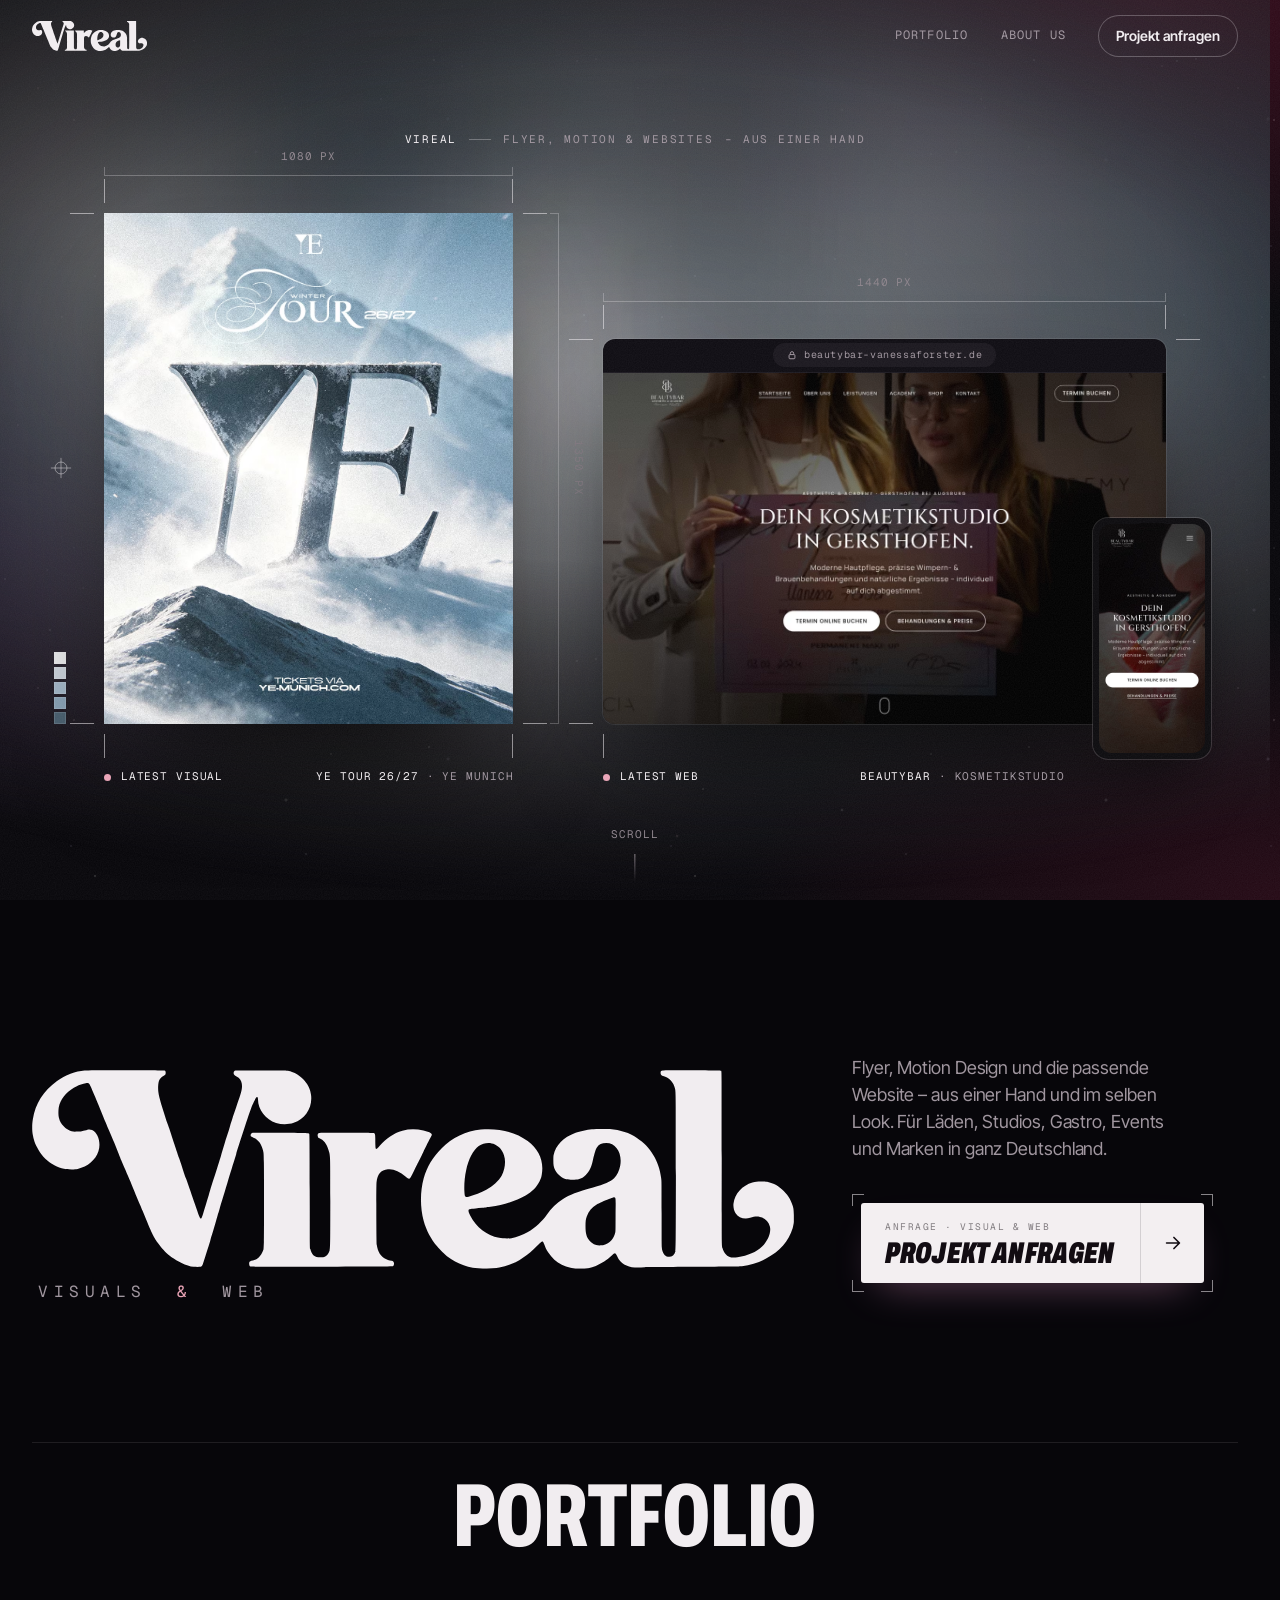
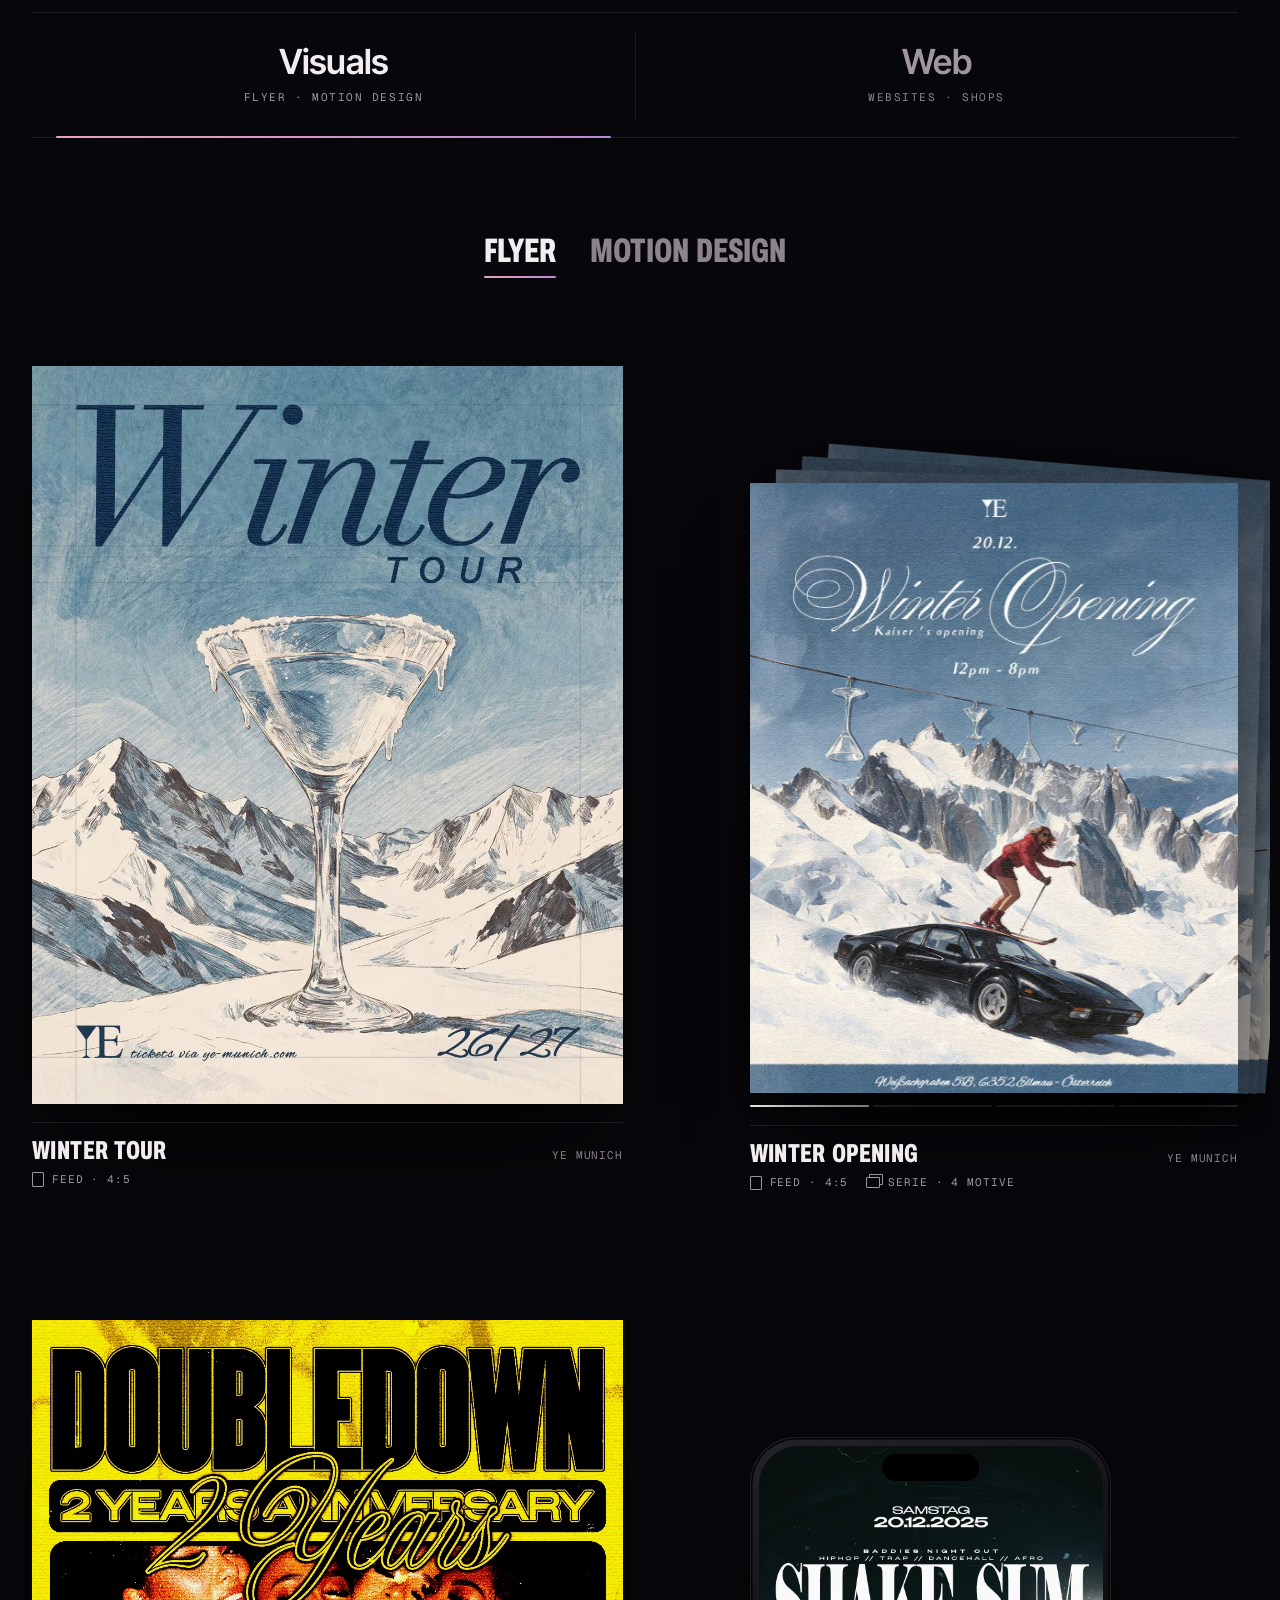
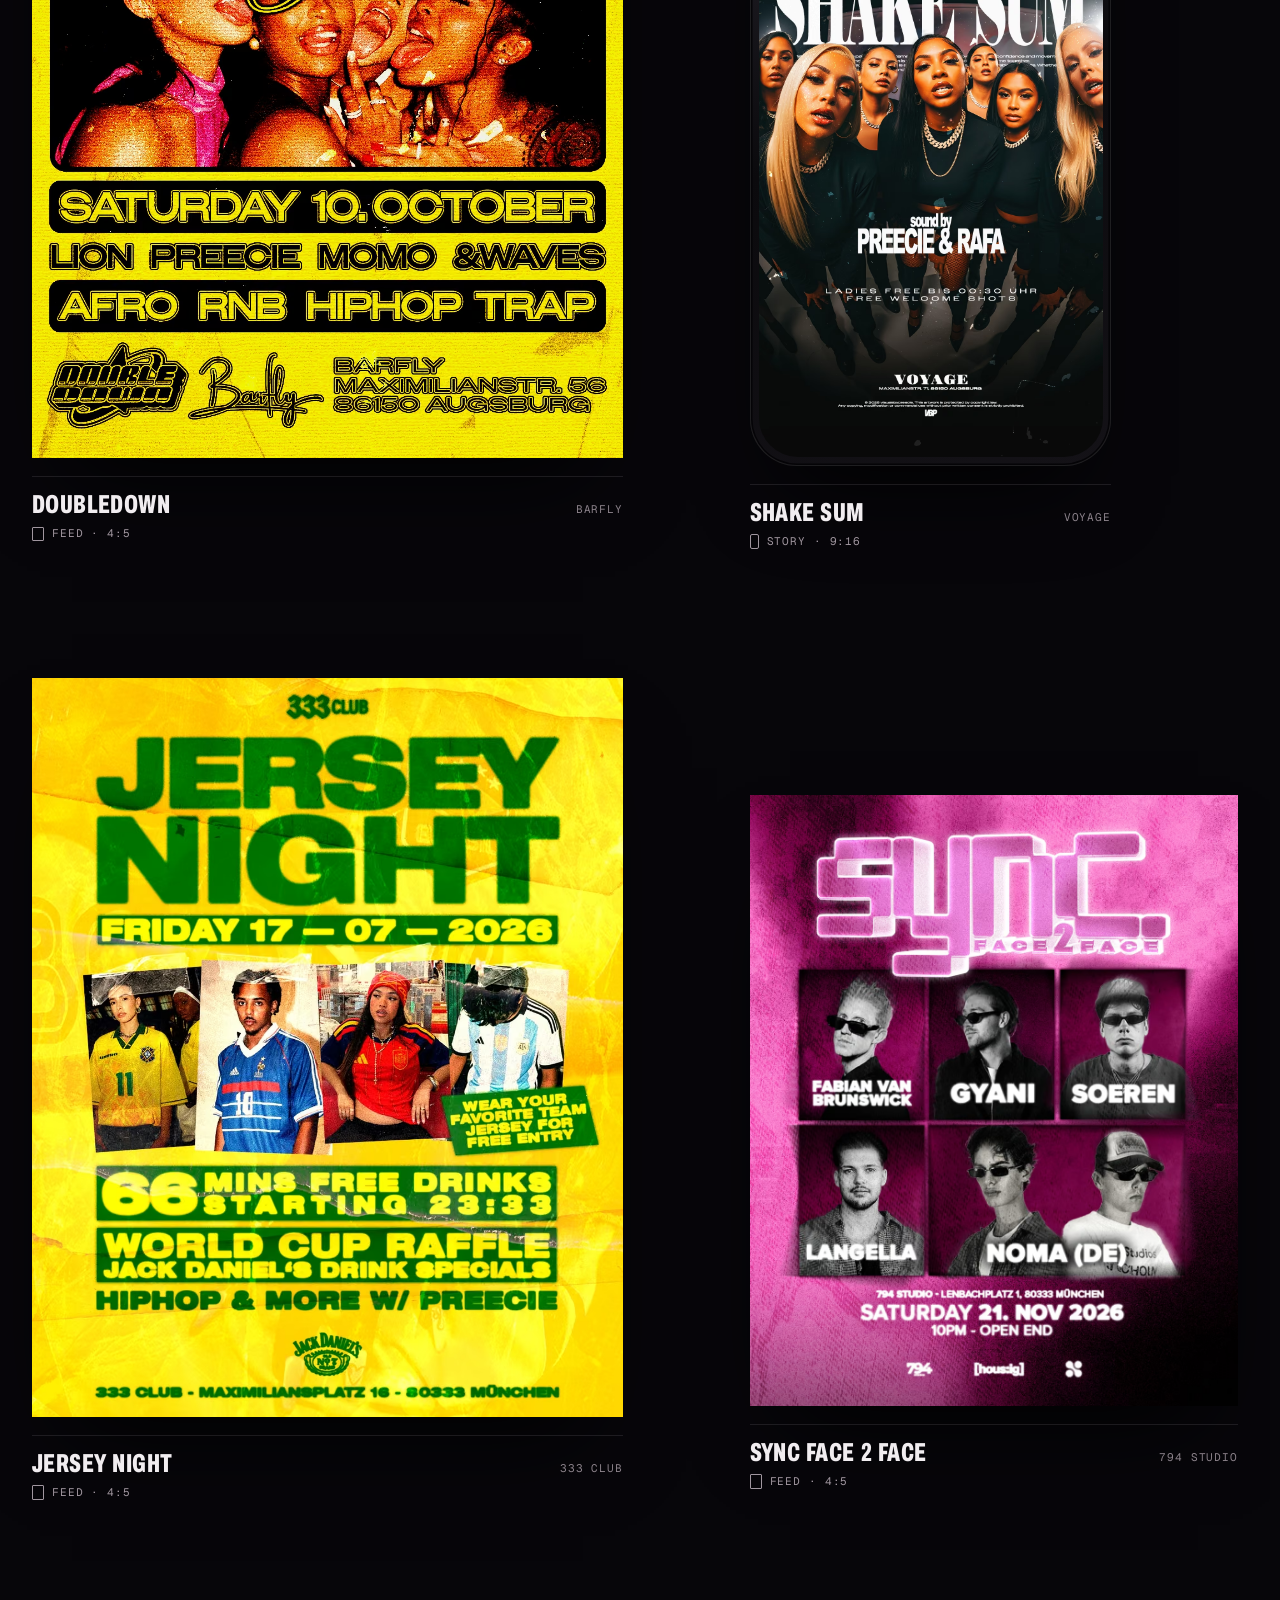
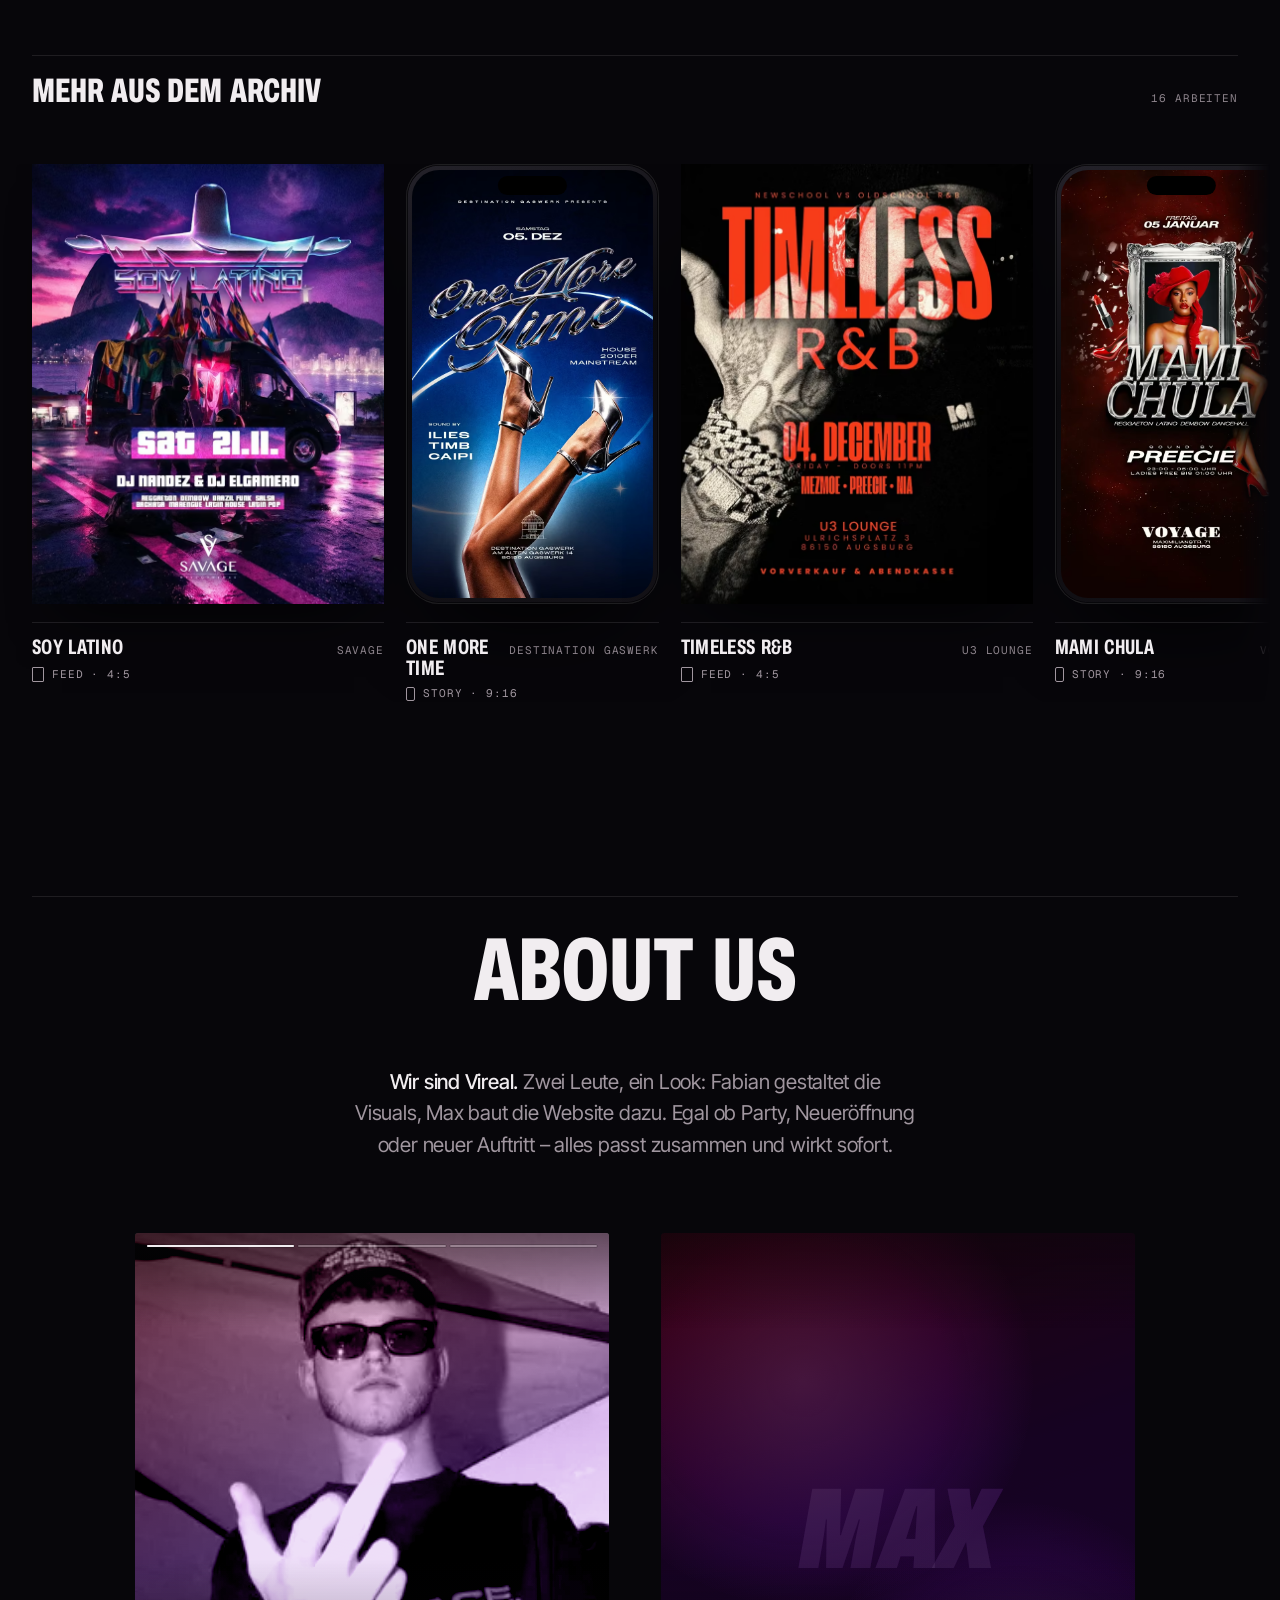
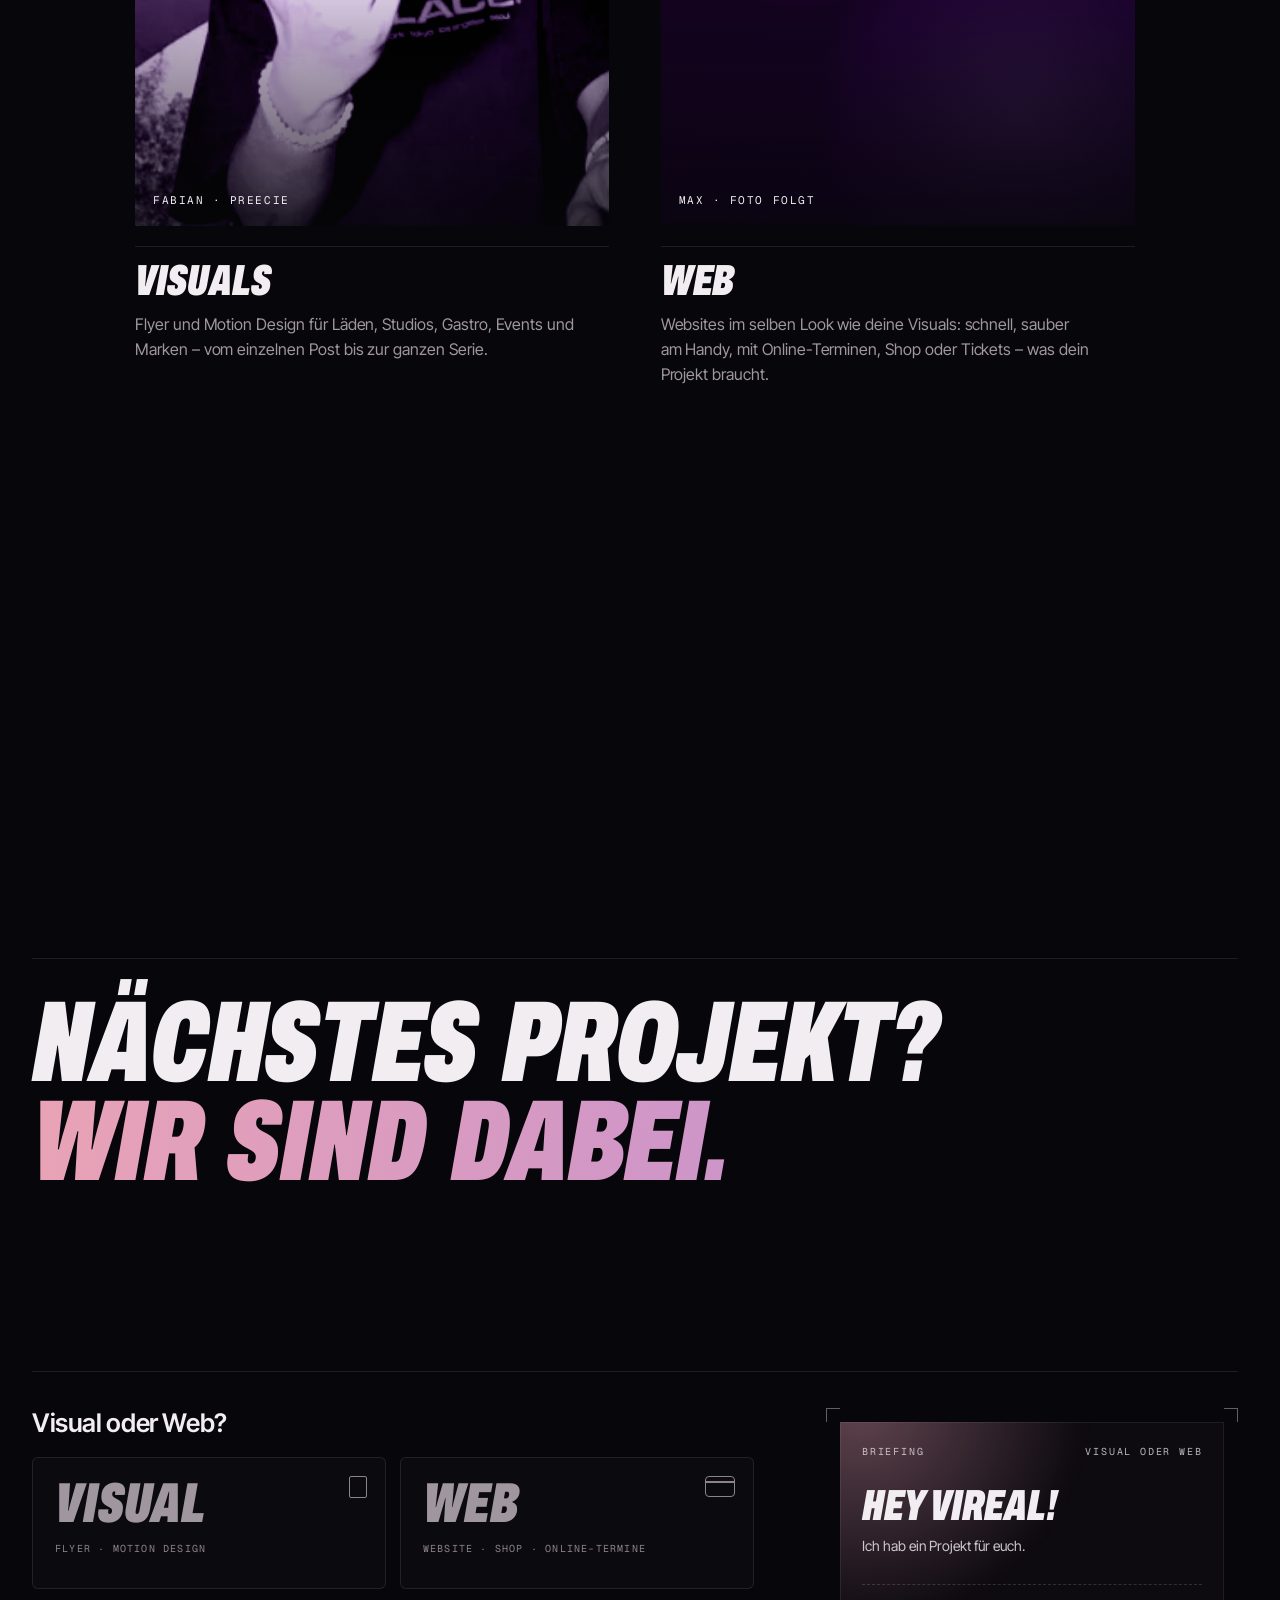
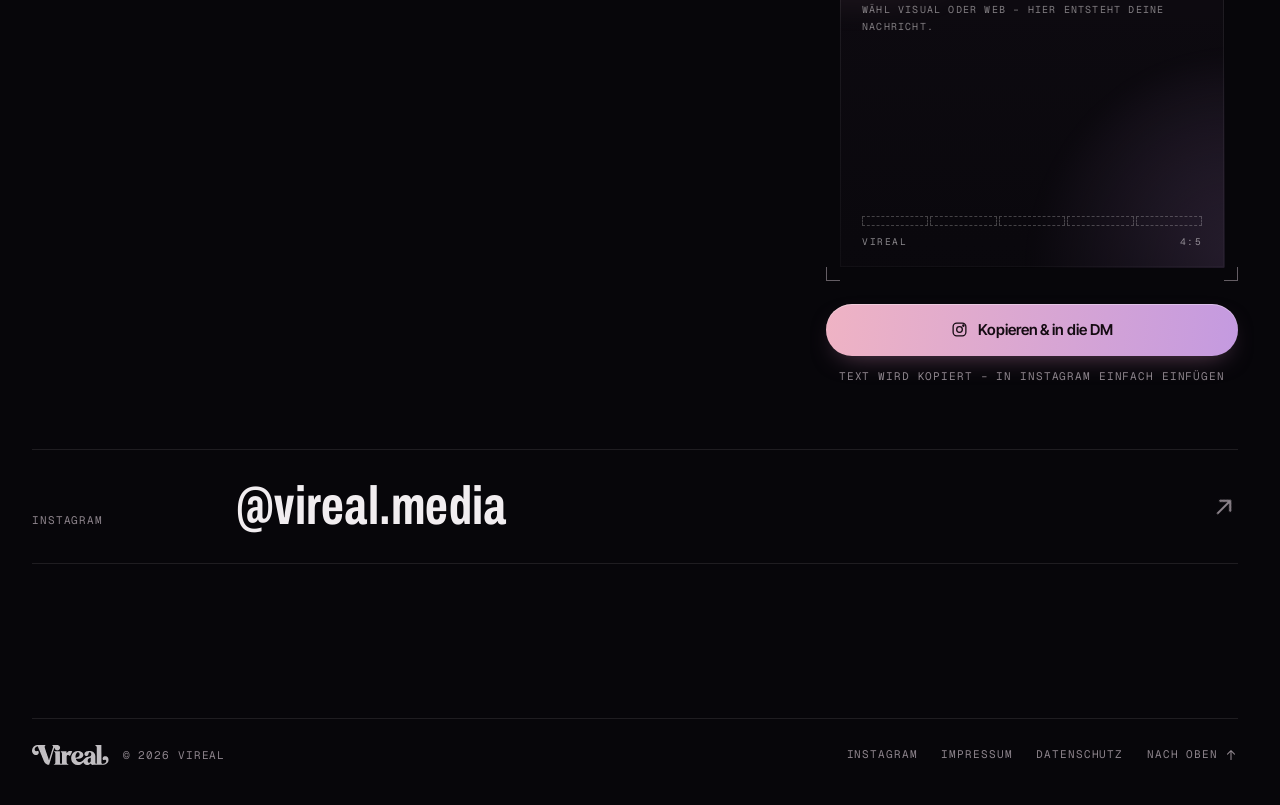
==== index.html @ 18cc193c "Experiment Vireal: echtes Logo eingebaut (Header, Statement, Footer, Rechtsseiten, Icons, Vorschaubi" ====
<!doctype html>
<html lang="de">
<head>
<meta charset="utf-8">
<meta name="viewport" content="width=device-width, initial-scale=1, viewport-fit=cover">
<title>Vireal – Visuals &amp; Web</title>
<meta name="description" content="Flyer, Motion Design und Websites aus einer Hand – für Läden, Studios, Gastro, Events und Marken in ganz Deutschland. Anfrage per Instagram-DM.">
<link rel="canonical" href="https://www.vireal.media/">
<meta property="og:type" content="website">
<meta property="og:locale" content="de_DE">
<meta property="og:site_name" content="Vireal">
<meta property="og:title" content="Vireal – Visuals &amp; Web">
<meta property="og:description" content="Flyer, Motion Design &amp; Websites aus einer Hand. Schreib uns einfach auf Instagram.">
<meta property="og:url" content="https://www.vireal.media/">
<meta property="og:image" content="https://www.vireal.media/img/og.jpg">
<meta property="og:image:width" content="1200">
<meta property="og:image:height" content="630">
<meta name="twitter:card" content="summary_large_image">
<meta name="theme-color" content="#07060a">
<link rel="icon" type="image/png" sizes="32x32" href="img/favicon-32.png">
<link rel="apple-touch-icon" href="img/apple-touch-icon.png">
<link rel="manifest" href="site.webmanifest">
<link rel="preload" href="fonts/archivo-italic-caps.woff2" as="font" type="font/woff2" crossorigin>
<link rel="preload" href="fonts/archivo-sub.woff2" as="font" type="font/woff2" crossorigin>
<link rel="preload" href="img/ye-tour.avif" as="image" type="image/avif" fetchpriority="high">
<script type="application/ld+json">
{"@context":"https://schema.org","@type":"ProfessionalService","name":"Vireal",
 "url":"https://www.vireal.media/","image":"https://www.vireal.media/img/og.jpg",
 "description":"Flyer, Motion Design und Websites für Läden, Studios, Gastro, Events und Marken.",
 "areaServed":{"@type":"Country","name":"Deutschland"},
 "sameAs":["https://www.instagram.com/vireal.media/"],
 "founder":{"@type":"Person","name":"Fabian Pinkawa","alternateName":"Preecie","jobTitle":"Grafikdesigner"}}
</script>
<script>
  /* Effekte nur mit JS. Bilder sind nach spätestens 2,5 s sichtbar, auch wenn etwas hängt. */
  document.documentElement.classList.add('js');
  document.addEventListener('load', function (e) { if (e.target.tagName === 'IMG') e.target.classList.add('is-loaded'); }, true);
  setTimeout(function () { document.documentElement.classList.add('safe'); }, 2500);
</script>
<style>
  /* Schriften lokal, auf die genutzten Zeichen und Stärken zugeschnitten (schnell + DSGVO-konform) */
  @font-face { font-family: "Archivo"; src: url("fonts/archivo-sub.woff2") format("woff2"); font-weight: 400 800; font-stretch: 62% 75%; font-style: normal; font-display: swap; }
  @font-face { font-family: "Archivo"; src: url("fonts/archivo-italic-caps.woff2") format("woff2"); font-weight: 900; font-stretch: 62%; font-style: italic; font-display: swap; }
  @font-face { font-family: "Inter Tight"; src: url("fonts/inter-tight-sub.woff2") format("woff2"); font-weight: 400 600; font-style: normal; font-display: swap; }
  @font-face { font-family: "Geist Mono"; src: url("fonts/geist-mono-400.woff2") format("woff2"); font-weight: 400; font-style: normal; font-display: swap; }
  /* Ersatzschrift in gleicher Breite, damit beim Laden nichts springt */
  @font-face { font-family: "Archivo Fb"; src: local("Arial Bold"), local("Arial-BoldMT"), local("Roboto Bold"), local("Helvetica Bold"); font-style: normal; size-adjust: 71%; }
  @font-face { font-family: "Archivo Fb"; src: local("Arial Bold Italic"), local("Arial-BoldItalicMT"), local("Roboto Bold Italic"), local("Helvetica Bold Oblique"); font-style: italic; size-adjust: 71%; }

  /* Konzept: Galerie bei Nacht. 12er-Raster, Haarlinien statt Karten.
     Archivo Condensed (Logo-DNA) für alles Große, Inter Tight für Text, Geist Mono für Index und Daten. */
  :root {
    color-scheme: dark;
    --bg: #07060a;
    --text: #f1edf0;
    --body: #d6cfd4;
    --muted: #a0969f;
    --faint: #8c838b;
    --dusk: #8a7584;
    --line: rgba(241,237,240,0.10);
    --line-strong: rgba(241,237,240,0.22);
    --accent: #e9a3b6;
    --violet: #b98ad6;
    --display: "Archivo", "Archivo Fb", "Arial Narrow", "Helvetica Neue", Arial, sans-serif;
    --sans: "Inter Tight", system-ui, -apple-system, "Segoe UI", sans-serif;
    --mono: "Geist Mono", ui-monospace, "SF Mono", Menlo, monospace;
    --gap: 24px;
    --gutter-l: max(32px, env(safe-area-inset-left, 0px));
    --gutter-r: max(32px, env(safe-area-inset-right, 0px));
    --sec: clamp(112px, 12vw, 176px);
    --col: calc((100% - 11 * var(--gap)) / 12);
    --ease: cubic-bezier(.2,.7,.2,1);
  }
  * { box-sizing: border-box; }
  html { scroll-behavior: smooth; scroll-padding-top: 88px; scrollbar-gutter: stable; -webkit-text-size-adjust: 100%;
    -webkit-tap-highlight-color: transparent; scrollbar-color: #3a2a33 var(--bg); scrollbar-width: thin; }
  ::-webkit-scrollbar { width: 10px; } ::-webkit-scrollbar-track { background: var(--bg); }
  ::-webkit-scrollbar-thumb { background: #3a2a33; border-radius: 10px; border: 2px solid var(--bg); }
  ::selection { background: var(--accent); color: var(--bg); }
  body { margin: 0; background: var(--bg); color: var(--body); font-family: var(--sans); font-weight: 400; font-size: 16px; line-height: 1.6;
    letter-spacing: -.003em; -webkit-font-smoothing: antialiased; text-rendering: optimizeLegibility; }
  a { color: var(--text); text-decoration: none; }
  a:focus-visible, button:focus-visible { outline: 2px solid var(--accent); outline-offset: 4px; border-radius: 2px; }
  img { display: block; max-width: 100%; }
  picture { display: contents; }
  .sr-only { position: absolute; width: 1px; height: 1px; overflow: hidden; clip: rect(0 0 0 0); white-space: nowrap; }
  .skip { position: absolute; left: 16px; top: -100px; z-index: 60; padding: 12px 16px; background: var(--text); color: var(--bg); font-family: var(--mono); font-size: 12px; }
  .skip:focus { top: 12px; }
  .wrap { padding-left: var(--gutter-l); padding-right: var(--gutter-r); }
  .container { max-width: 1320px; margin: 0 auto; }
  .grid12 { display: grid; grid-template-columns: repeat(12, minmax(0, 1fr)); column-gap: var(--gap); }
  .mono { font-family: var(--mono); font-size: 11px; letter-spacing: .08em; text-transform: uppercase; font-variant-numeric: tabular-nums; color: var(--faint); }

  /* Pfeil: ein einziges SVG-Motiv, je nach Richtung gedreht */
  .arr { flex: none; width: 14px; height: 14px; transition: transform .3s var(--ease), color .25s; }
  .arr.down { transform: rotate(90deg); } .arr.ne { transform: rotate(-45deg); } .arr.up { transform: rotate(-90deg); }

  /* ---------- Hintergrund: Nebel, feine Sterne, Filmkorn ---------- */
  .space { position: fixed; inset: 0; z-index: -1; pointer-events: none; background:
      radial-gradient(ellipse 70% 50% at 90% 0%, rgba(150,22,62,.34), transparent 70%),
      radial-gradient(ellipse 55% 45% at 0% 60%, rgba(86,22,120,.22), transparent 70%),
      radial-gradient(ellipse 60% 45% at 100% 100%, rgba(140,20,58,.22), transparent 70%),
      var(--bg); }
  .space::before, .space::after { content: ""; position: absolute; inset: 0; }
  /* Sternenhimmel: zwei ruhige Ebenen (dicht/klein + weit/größer) und zwei Ebenen, die ganz langsam funkeln (nur opacity, Grafik-Thread) */
  .space::before { opacity: .3; background-size: 600px 600px; background-image:
      radial-gradient(1.2px 1.2px at 331px 154px, #fff, transparent),
      radial-gradient(1px 1px at 74px 548px, rgba(255,255,255,.6), transparent),
      radial-gradient(1.4px 1.4px at 596px 59px, rgba(255,255,255,.85), transparent),
      radial-gradient(1.2px 1.2px at 38px 88px, rgba(255,225,235,.8), transparent),
      radial-gradient(1px 1px at 71px 246px, rgba(220,215,255,.75), transparent),
      radial-gradient(1.4px 1.4px at 434px 60px, #fff, transparent),
      radial-gradient(1px 1px at 228px 596px, rgba(220,215,255,.75), transparent),
      radial-gradient(1px 1px at 599px 406px, rgba(255,255,255,.85), transparent),
      radial-gradient(1px 1px at 47px 570px, rgba(255,255,255,.6), transparent),
      radial-gradient(1.4px 1.4px at 429px 147px, #fff, transparent),
      radial-gradient(1.4px 1.4px at 584px 315px, rgba(255,255,255,.85), transparent),
      radial-gradient(1.4px 1.4px at 105px 595px, rgba(255,255,255,.85), transparent),
      radial-gradient(1.4px 1.4px at 381px 99px, #fff, transparent),
      radial-gradient(1.4px 1.4px at 577px 61px, rgba(255,255,255,.85), transparent),
      radial-gradient(1.2px 1.2px at 508px 544px, rgba(255,255,255,.6), transparent),
      radial-gradient(1.2px 1.2px at 476px 599px, rgba(255,255,255,.6), transparent),
      radial-gradient(1px 1px at 306px 254px, rgba(255,255,255,.85), transparent),
      radial-gradient(1px 1px at 83px 588px, rgba(220,215,255,.75), transparent),
      radial-gradient(1.2px 1.2px at 506px 351px, rgba(255,255,255,.6), transparent),
      radial-gradient(1.4px 1.4px at 74px 120px, rgba(255,225,235,.8), transparent),
      radial-gradient(1px 1px at 168px 350px, rgba(255,225,235,.8), transparent),
      radial-gradient(1px 1px at 431px 40px, rgba(220,215,255,.75), transparent),
      radial-gradient(1px 1px at 586px 321px, rgba(255,255,255,.6), transparent),
      radial-gradient(1.2px 1.2px at 508px 593px, #fff, transparent),
      radial-gradient(1.2px 1.2px at 95px 276px, #fff, transparent),
      radial-gradient(1.4px 1.4px at 62px 317px, rgba(255,225,235,.8), transparent); }
  .space::after { opacity: .22; background-size: 900px 700px; background-position: 210px 140px; background-image:
      radial-gradient(1.8px 1.8px at 291px 395px, rgba(255,255,255,.6), transparent),
      radial-gradient(1.6px 1.6px at 23px 472px, rgba(255,255,255,.85), transparent),
      radial-gradient(1.6px 1.6px at 625px 119px, #fff, transparent),
      radial-gradient(1px 1px at 223px 294px, rgba(255,255,255,.85), transparent),
      radial-gradient(1.6px 1.6px at 407px 400px, #fff, transparent),
      radial-gradient(1.6px 1.6px at 170px 459px, rgba(220,215,255,.75), transparent),
      radial-gradient(1.6px 1.6px at 284px 140px, rgba(220,215,255,.75), transparent),
      radial-gradient(1.6px 1.6px at 285px 425px, rgba(255,225,235,.8), transparent),
      radial-gradient(1px 1px at 236px 154px, rgba(255,255,255,.85), transparent),
      radial-gradient(1.8px 1.8px at 154px 237px, rgba(255,255,255,.85), transparent),
      radial-gradient(1.8px 1.8px at 12px 496px, rgba(255,255,255,.85), transparent),
      radial-gradient(1px 1px at 269px 288px, rgba(255,255,255,.85), transparent),
      radial-gradient(1.6px 1.6px at 429px 547px, rgba(220,215,255,.75), transparent),
      radial-gradient(1px 1px at 579px 326px, rgba(220,215,255,.75), transparent),
      radial-gradient(1.8px 1.8px at 632px 670px, #fff, transparent),
      radial-gradient(1.8px 1.8px at 467px 696px, rgba(255,225,235,.8), transparent),
      radial-gradient(1.6px 1.6px at 407px 408px, #fff, transparent),
      radial-gradient(1.6px 1.6px at 493px 649px, #fff, transparent); }
  .space i { position: absolute; inset: 0; opacity: .2; will-change: opacity; }
  .space i:first-child { background-size: 700px 560px; background-position: 90px 40px; background-image:
      radial-gradient(1.6px 1.6px at 195px 68px, rgba(255,230,240,.95), transparent),
      radial-gradient(2px 2px at 166px 112px, #fff, transparent),
      radial-gradient(1.6px 1.6px at 104px 0px, #fff, transparent),
      radial-gradient(1.6px 1.6px at 372px 26px, #fff, transparent),
      radial-gradient(1.6px 1.6px at 628px 385px, rgba(255,230,240,.95), transparent),
      radial-gradient(2px 2px at 355px 372px, #fff, transparent); animation: twinkle 7s ease-in-out infinite; }
  .space i:last-child { background-size: 820px 640px; background-position: 330px 260px; background-image:
      radial-gradient(2.2px 2.2px at 118px 499px, rgba(225,220,255,.95), transparent),
      radial-gradient(1.6px 1.6px at 495px 319px, #fff, transparent),
      radial-gradient(2.2px 2.2px at 104px 350px, rgba(225,220,255,.95), transparent),
      radial-gradient(1.6px 1.6px at 708px 165px, #fff, transparent),
      radial-gradient(1.6px 1.6px at 540px 370px, #fff, transparent),
      radial-gradient(2.2px 2.2px at 776px 540px, #fff, transparent); animation: twinkle 9s ease-in-out -4s infinite; }
  @keyframes twinkle { 0%, 100% { opacity: .08; } 50% { opacity: .45; } }
  @media (prefers-reduced-motion: reduce) { .space i { animation: none; opacity: .25; } }
  .grain { position: fixed; inset: 0; z-index: 40; pointer-events: none; opacity: .055;
    background: url("data:image/svg+xml,%3Csvg xmlns='http://www.w3.org/2000/svg' width='220' height='220'%3E%3Cfilter id='n'%3E%3CfeTurbulence type='fractalNoise' baseFrequency='.85' numOctaves='2' stitchTiles='stitch'/%3E%3CfeColorMatrix values='0 0 0 0 1 0 0 0 0 1 0 0 0 0 1 0 0 0 1 0'/%3E%3C/filter%3E%3Crect width='100%25' height='100%25' filter='url(%23n)'/%3E%3C/svg%3E"); }

  /* ---------- Header ---------- */
  .site-header { position: sticky; top: 0; z-index: 20; padding-top: max(14px, env(safe-area-inset-top, 0px)); padding-bottom: 14px;
    background: rgba(7,6,10,.78); backdrop-filter: blur(14px); -webkit-backdrop-filter: blur(14px); border-bottom: 1px solid var(--line);
    transition: background .35s, border-color .35s; }
  .site-header.at-top { background: transparent; border-bottom-color: transparent; backdrop-filter: none; -webkit-backdrop-filter: none; }
  .site-header { border-bottom-color: transparent; }
  .site-header::after { content: ""; position: absolute; left: 0; right: 0; top: 100%; height: 28px; pointer-events: none;
    background: linear-gradient(to bottom, rgba(7,6,10,.78), rgba(7,6,10,0)); opacity: 1; transition: opacity .35s ease; }
  .site-header.at-top::after { opacity: 0; }
  .site-header .container { display: flex; justify-content: space-between; align-items: center; gap: 24px; }
  .brand { display: inline-flex; align-items: center; min-height: 44px; }
  .brand img { width: 50px; height: auto; }
  .nav { display: flex; align-items: center; gap: 32px; }
  .nav a { position: relative; display: inline-flex; align-items: center; gap: 6px; min-height: 44px; font-family: var(--mono); font-size: 12px;
    letter-spacing: .1em; text-transform: uppercase; color: var(--muted); transition: color .2s; }
  .nav a::after { content: ""; position: absolute; left: 0; right: 0; bottom: 10px; height: 1px; background: currentColor;
    transform: scaleX(0); transform-origin: left; transition: transform .35s var(--ease); }
  .nav a[aria-current]::after { transform: scaleX(1); }
  .nav a[aria-current] { color: var(--text); }
  /* Anfrage: Verlaufs-Button in den Nebelfarben, mit Instagram-Symbol – führt direkt in die DM */
  .nav .nav-cta { gap: 9px; min-height: 42px; padding: 0 18px 0 15px; border-radius: 999px;
    font-family: var(--sans); font-size: 14px; font-weight: 600; letter-spacing: -.005em; text-transform: none; color: #140b12;
    background: linear-gradient(95deg, #efb3c4 0%, #c49ae0 100%); box-shadow: 0 6px 18px -8px rgba(214,140,190,.38), inset 0 1px 0 rgba(255,255,255,.35);
    transition: transform .3s var(--ease), box-shadow .3s ease, filter .3s ease; }
  .nav .nav-cta::after { display: none; }
  .nav .nav-cta svg { width: 16px; height: 16px; flex: none; }
  .nav .nav-cta:active { transform: scale(.97); }

  /* ---------- Hero: die Arbeit zuerst ----------
     Erster Bildschirm = nur der neueste Flyer, groß und mittig wie in einer Galerie.
     Dahinter ein weicher Schein aus den Farben des Flyers selbst, der sehr langsam atmet. */
  main { overflow-x: clip; }
  @supports not (overflow: clip) { main { overflow-x: hidden; } }
  .intro { position: relative; overflow: clip; display: flex; flex-direction: column;
    margin-top: calc(-1 * var(--hh, 72px)); padding-top: var(--hh, 72px); min-height: 100vh; min-height: 100svh; }
  /* Farbschein des Hero-Flyers: läuft nach unten und zu den Seiten weich ins Transparente aus,
     damit er nahtlos in den Seitenhintergrund (.space) übergeht – kein Strich am Ende des Hero. Gilt automatisch für jedes neue Hero-Bild. */
  .ambient { position: absolute; inset: -8% -8% 0; z-index: 0; pointer-events: none;
    -webkit-mask-image: radial-gradient(ellipse 90% 60% at 50% 40%, #000 42%, rgba(0,0,0,.5) 70%, transparent 100%);
            mask-image: radial-gradient(ellipse 90% 60% at 50% 40%, #000 42%, rgba(0,0,0,.5) 70%, transparent 100%); }
  .ambient img { width: 100%; height: 100%; object-fit: cover; opacity: .68; transform: scale(1.1); will-change: transform; }
  .ambient::after { content: ""; position: absolute; inset: 0;
    background: radial-gradient(ellipse 60% 55% at 50% 45%, rgba(7,6,10,0) 0%, rgba(7,6,10,.5) 70%, rgba(7,6,10,.7) 100%),
                linear-gradient(to bottom, rgba(7,6,10,.2) 0%, rgba(7,6,10,0) 30%); }
  .hero-stage { position: relative; z-index: 1; flex: 1; display: flex; align-items: center; justify-content: center; padding-block: 28px 84px; }
  .intro-flyer { margin: 0; width: min(560px, 100%, calc((100svh - var(--hh, 72px) - 180px) * .806)); min-width: 0; }
  /* Kurze Handys: Flyer bleibt groß, der Scroll-Hinweis entfällt (statt am Text zu kleben) */
  @media (max-width: 640px) and (max-height: 700px), (min-width: 641px) and (max-height: 640px) { .intro .scroll-cue { display: none; } }
  .intro-flyer .flyer { box-shadow: 0 60px 120px -40px rgba(0,0,0,.95), 0 0 0 1px rgba(255,255,255,.04); }
  .hero-cap { display: flex; justify-content: space-between; align-items: center; flex-wrap: wrap; gap: 8px 20px; margin-top: 18px; }
  .hero-cap .t, .hero-cap .meta { font: inherit; letter-spacing: inherit; text-transform: inherit; }
  .hero-cap .hero-what { color: var(--muted); }
  .hero-cap .t { color: var(--text); }
  .latest { display: inline-flex; align-items: center; gap: 10px; color: var(--text); }
  .latest-dot { width: 7px; height: 7px; border-radius: 50%; background: var(--accent); flex: none; }
  .scroll-cue { position: absolute; z-index: 1; left: 50%; bottom: max(18px, env(safe-area-inset-bottom, 0px)); transform: translateX(-50%);
    display: flex; flex-direction: column; align-items: center; gap: 10px; min-height: 44px; color: var(--faint); }
  .scroll-cue i { display: block; width: 1px; height: 28px; background: linear-gradient(to bottom, var(--faint), transparent); transform-origin: top; }
  @media (prefers-reduced-motion: no-preference) {
    @keyframes rise { from { opacity: 0; transform: translateY(18px); } to { opacity: 1; transform: none; } }
    @keyframes breathe { 0% { transform: scale(1.08) translate3d(0,0,0); } 50% { transform: scale(1.22) translate3d(-2%, 2%, 0); } 100% { transform: scale(1.12) translate3d(2%, -1%, 0); } }
    @keyframes cue { 0% { transform: scaleY(0); opacity: 1; } 60% { transform: scaleY(1); opacity: 1; } 100% { transform: scaleY(1); opacity: 0; } }
    @keyframes latest-pulse { 0% { box-shadow: 0 0 0 0 rgba(233,163,182,.55); } 70% { box-shadow: 0 0 0 9px rgba(233,163,182,0); } 100% { box-shadow: 0 0 0 0 rgba(233,163,182,0); } }
    .intro-flyer { animation: rise 1.2s var(--ease) both; }
    .hero-cap { animation: rise 1.2s var(--ease) .2s both; }
    .ambient img { animation: breathe 24s ease-in-out infinite alternate; }
    .scroll-cue i { animation: cue 2.4s var(--ease) infinite; }
    .latest-dot { animation: latest-pulse 2.4s ease-out infinite; }
    .intro.is-idle .ambient img, .intro.is-idle .scroll-cue i, .intro.is-idle .latest-dot { animation-play-state: paused; }
  }

  /* ---------- Statement unter dem Hero ---------- */
  .statement .container { padding-block: var(--sec) 0; align-items: end; row-gap: 40px; }
  .statement h1 { grid-column: 1 / 9; margin: 0; font-family: var(--display); color: var(--text); text-transform: uppercase; font-stretch: 62%; font-weight: 900; font-style: italic;
    font-size: clamp(72px, 9.6vw, 152px); line-height: .84; letter-spacing: -.01em; word-spacing: .12em; }
  .statement h1 em { font-style: italic; color: var(--dusk); }
  .statement-side { grid-column: 9 / 13; padding-bottom: 8px; }
  .intro-sub { margin: 0; max-width: 22em; font-size: 18px; line-height: 1.5; letter-spacing: -.005em; color: var(--muted); text-wrap: balance; }
  .intro-actions { margin-top: 32px; display: flex; flex-wrap: wrap; gap: 12px; }

  @media (max-width: 960px) {
    .statement h1, .statement-side { grid-column: 1 / 13; }
    .statement h1 { font-size: 15vw; }
  }
  @media (max-width: 640px) {
    .hero-stage { padding-block: 16px 76px; }
    .intro-flyer { width: min(100%, calc((100svh - var(--hh, 72px) - 160px) * .806)); }
    .statement h1 { font-size: min(calc((100vw - 40px) / 4.4), 104px); }
    .intro-sub { font-size: 16px; }
    .intro-actions { margin-top: 24px; flex-direction: column; }
  }
  @media (max-height: 500px) {
    .intro { min-height: 0; }
    .intro-flyer { width: min(320px, 100%); }
    .scroll-cue { display: none; }
  }

  /* Text-Link als Call-to-Action */
  .link-cta { display: inline-flex; align-items: center; gap: 10px; min-height: 44px; font-family: var(--mono); font-size: 13px; letter-spacing: .14em;
    text-transform: uppercase; color: var(--text); }
  .link-cta span { padding-bottom: 4px; border-bottom: 1px solid var(--accent); transition: border-color .25s; }
  .link-cta.quiet { color: var(--muted); }
  .link-cta.quiet span { border-bottom-color: var(--line-strong); }

  /* ---------- Sektionsköpfe ---------- */
  .sec-head { padding-top: 34px; border-top: 1px solid var(--line); margin-bottom: 96px; align-items: baseline; }
  .sec-head h2 { grid-column: 1 / 13; margin: 0; font-family: var(--display); font-weight: 800; color: var(--text); text-transform: uppercase; font-stretch: 62%;
    font-size: clamp(56px, 7vw, 116px); line-height: .88; letter-spacing: -.005em; word-spacing: .1em; }

  /* ---------- Flyer ---------- */
  .flyer { position: relative; display: block; width: 100%; aspect-ratio: var(--ar, 1080 / 1350); overflow: hidden; background: var(--ph, #150b12);
    box-shadow: 0 50px 90px -40px rgba(0,0,0,.95); }
  .flyer img { width: 100%; height: 100%; object-fit: cover; transform: scale(1.015); transition: transform 1.4s var(--ease); }
  .flyer.sm { box-shadow: 0 30px 60px -30px rgba(0,0,0,.9); }
  button.flyer { padding: 0; margin: 0; border: 0; font: inherit; color: inherit; cursor: zoom-in; appearance: none; -webkit-appearance: none;
    transition: transform .25s var(--ease); }
  button.flyer:active { transform: scale(.985); }
  .cap { position: relative; z-index: 1; display: grid; grid-template-columns: minmax(0, 1fr) auto; align-items: baseline; gap: 6px 14px; margin-top: 18px; padding-top: 14px; border-top: 1px solid var(--line); }
  .cap .t { font-family: var(--display); font-weight: 800; color: var(--text); text-transform: uppercase; font-stretch: 62%;
    font-size: 26px; line-height: 1; letter-spacing: .015em; word-spacing: .1em; }
  .cap.sm .t { font-size: 21px; font-weight: 700; }
  .cap .meta { text-align: right; }

  .works .container { padding-block: 40px 40px; }
  .works { margin-top: clamp(56px, 8vw, 128px); }
  .featured { row-gap: 128px; }
  .featured figure { margin: 0; min-width: 0; }
  .featured figure:nth-child(odd) { grid-column: 1 / 7; }
  .featured figure:nth-child(even) { grid-column: 8 / 13; margin-top: 24%; }
  .more-head { margin: var(--sec) 0 56px; padding-top: 18px; border-top: 1px solid var(--line); display: flex; justify-content: space-between; align-items: baseline; gap: 10px 16px; }
  .more-head h3 { margin: 0; font-family: var(--display); font-weight: 800; font-stretch: 62%; text-transform: uppercase; font-size: 34px; line-height: 1;
    word-spacing: .1em; color: var(--text); }
  /* Archiv als Laufband-Slideshow: läuft langsam hin und her, steht bei Maus/Finger/Fokus still. Formate behalten ihr Seitenverhältnis. */
  .more { --rh: 440px; position: relative; overflow: hidden; touch-action: pan-y; cursor: grab;
    margin-inline: calc(-1 * var(--gutter-l)) calc(-1 * var(--gutter-r)); padding-inline: var(--gutter-l) var(--gutter-r);
    -webkit-mask: linear-gradient(90deg, transparent, #000 var(--gutter-l), #000 calc(100% - var(--gutter-r)), transparent);
            mask: linear-gradient(90deg, transparent, #000 var(--gutter-l), #000 calc(100% - var(--gutter-r)), transparent); }
  .more.dragging { cursor: grabbing; }
  .more.dragging button.flyer { pointer-events: none; }
  /* Serien direkt auf der Seite durchwischen: Fortschrittsbalken oben, keine Pfeile */
  .ser-bars { display: flex; gap: 4px; margin-top: 12px; pointer-events: none; }
  .ser-bars i { flex: 1; height: 2px; border-radius: 2px; background: var(--line-strong); transition: background .3s ease; }
  .ser-bars i.on { background: #fff; }
  [data-series] button.flyer { touch-action: pan-y pinch-zoom; }
  [data-series] button.flyer picture img { will-change: transform, translate; }
  .ser-peek { position: absolute; inset: 0; z-index: 1; width: 100%; height: 100%; object-fit: cover; transform: scale(1.015); pointer-events: none; will-change: translate; }
  .more-track { display: flex; gap: 22px; width: max-content; will-change: transform; backface-visibility: hidden; }
  .more figure { flex: 0 0 auto; width: calc(var(--rh) * .8); margin: 0; min-width: 0; }
  .more figure.is-story { width: calc(var(--rh) / 1.7404); }
  .more-head .mono .more-state { margin-left: 10px; color: var(--faint); }

  /* ---------- Portfolio-Kategorien ---------- */
  #werke .sec-head { margin-bottom: 56px; }
  #werke .sec-head h2 { text-align: center; }
  .cat-bar { display: flex; align-items: center; justify-content: center; gap: 28px; margin: 0 0 88px; }
  .cat-tabs { position: relative; display: flex; gap: 6px 34px; min-width: 0; max-width: 100%; overflow-x: auto; scrollbar-width: none; -webkit-overflow-scrolling: touch; overscroll-behavior-x: contain; }
  .cat-tabs::-webkit-scrollbar { display: none; }
  .cat-tabs.fade-r { -webkit-mask-image: linear-gradient(90deg, #000 calc(100% - 32px), transparent); mask-image: linear-gradient(90deg, #000 calc(100% - 32px), transparent); }
  .cat-tabs.fade-l { -webkit-mask-image: linear-gradient(90deg, transparent, #000 32px); mask-image: linear-gradient(90deg, transparent, #000 32px); }
  .cat-tabs.fade-l.fade-r { -webkit-mask-image: linear-gradient(90deg, transparent, #000 32px, #000 calc(100% - 32px), transparent); mask-image: linear-gradient(90deg, transparent, #000 32px, #000 calc(100% - 32px), transparent); }
  .cat-tab { position: relative; flex: none; padding: 6px 0 10px; border: 0; background: none; cursor: pointer; white-space: nowrap;
    font-family: var(--display); font-weight: 800; font-stretch: 62%; text-transform: uppercase; font-size: 34px; line-height: 1; word-spacing: .1em;
    color: var(--faint); transition: color .25s var(--ease); -webkit-tap-highlight-color: transparent; }
  .cat-tab[aria-selected="true"] { color: var(--text); }
  .cat-tab::after { content: ""; position: absolute; left: 0; right: 0; bottom: 0; height: 2px; border-radius: 2px; background: linear-gradient(90deg, var(--accent), var(--violet));
    transform: scaleX(0); transform-origin: left; transition: transform .35s var(--ease); }
  .cat-tab[aria-selected="true"]::after { transform: scaleX(1); }
  .cat-tab:focus-visible { outline: 2px solid var(--accent); outline-offset: 4px; border-radius: 2px; }
  /* zentriert, auch wenn die Leiste am Handy zum Wischen überläuft */
  .cat-tab:first-child { margin-left: auto; } .cat-tab:last-child { margin-right: auto; }
  .cat-arrow { width: 44px; height: 44px; }
  .cat-arrow svg { width: 18px; height: 18px; }
  @media (max-width: 960px) { .cat-tab { font-size: 28px; } .cat-tabs { gap: 6px 26px; } }
  .cat-bar[hidden], .cat-panel[hidden] { display: none !important; }
  .cat-panel.enter { animation: catIn .38s var(--ease) both; }
  @keyframes catIn { from { opacity: 0; transform: translateX(calc(var(--cdir, 1) * 28px)); } to { opacity: 1; transform: none; } }
  .cat-soon { min-height: clamp(320px, 46vh, 520px); display: flex; flex-direction: column; justify-content: center; align-items: center; text-align: center; gap: 18px;
    padding: 56px 0; }
  .cat-soon .mono { font-size: 12px; letter-spacing: .14em; text-transform: uppercase; color: var(--accent); }
  .cat-soon p { margin: 0; max-width: 30em; font-size: 18px; line-height: 1.55; color: var(--muted); }
  .cat-soon .link-cta { margin-top: 6px; }

  /* ---------- About me ---------- */
  .block .container { padding-block: var(--sec) 0; }
  #ueber .sec-head { margin-bottom: 56px; }
  #ueber .sec-head h2 { text-align: center; }
  .about-lead { grid-column: 1 / 13; justify-self: center; margin: 0; max-width: 30em; text-align: center; font-size: clamp(18px, 1.6vw, 22px); line-height: 1.55;
    letter-spacing: -.01em; color: var(--muted); text-wrap: balance; }
  .about-lead strong { color: var(--text); font-weight: 500; }
  .about-punch { grid-column: 1 / 13; justify-self: center; margin: 44px 0 0; max-width: 13.5em; text-align: center; font-family: var(--display); font-stretch: 62%;
    font-weight: 900; font-style: italic; text-transform: uppercase; font-size: clamp(44px, 6.6vw, 104px); line-height: .94; letter-spacing: -.01em; color: var(--text); text-wrap: balance; }
  .about-punch em { font-style: italic; color: var(--dusk); }
  .about-punch { word-spacing: .12em; }
  /* About: Foto + Text */
  .about-a { grid-column: 1 / 13; display: grid; grid-template-columns: repeat(12, minmax(0, 1fr)); gap: 0 var(--gap); align-items: center; }
  .about-photo { grid-column: 1 / 6; position: relative; margin: 0; aspect-ratio: 4 / 5; overflow: hidden; border-radius: 3px; background: #0d0b10; }
  .about-photo img { position: absolute; inset: 0; width: 100%; height: 100%; object-fit: cover; display: block; filter: grayscale(1) contrast(1.15) brightness(.9);
    opacity: 0; transition: opacity .9s ease, transform 6s linear; transform: scale(1.04); }
  .about-photo img.on { opacity: 1; transform: scale(1); }
  /* Slideshow im Story-Stil: Fortschrittsbalken oben, links/rechts antippen = zurück/weiter */
  .ap-bars { position: absolute; top: 12px; left: 12px; right: 12px; z-index: 3; display: flex; gap: 4px; pointer-events: none; }
  .ap-bars i { flex: 1; height: 2px; border-radius: 2px; background: rgba(241,237,240,.32); box-shadow: 0 0 0 .5px rgba(7,6,10,.35); overflow: hidden; }
  .ap-bars i::after { content: ""; display: block; height: 100%; width: 100%; background: var(--text); transform: scaleX(0); transform-origin: left; }
  .ap-bars i.done::after { transform: scaleX(1); }
  .ap-bars i.run::after { animation: apRun var(--dur, 4.5s) linear forwards; }
  .about-photo.paused .ap-bars i.run::after { animation-play-state: paused; }
  @keyframes apRun { to { transform: scaleX(1); } }
  .ap-nav { position: absolute; top: 0; bottom: 0; z-index: 3; width: 50%; padding: 0; border: 0; background: none; cursor: pointer; -webkit-tap-highlight-color: transparent; }
  .ap-nav.prev { left: 0; } .ap-nav.next { right: 0; }
  .ap-nav:focus-visible { outline: 2px solid var(--accent); outline-offset: -4px; }
  @media (prefers-reduced-motion: reduce) { .about-photo img { transition: opacity .2s ease; transform: none; } .about-photo img.on { transform: none; } .ap-bars i.run::after { animation: none; transform: scaleX(1); } }
  .about-photo::after { content: ""; position: absolute; inset: 0; pointer-events: none;
    background: linear-gradient(160deg, rgba(233,163,182,.85), rgba(185,138,214,.7) 45%, rgba(40,20,60,.9)); mix-blend-mode: color; }
  .about-photo::before { content: ""; position: absolute; inset: 0; z-index: 1; pointer-events: none; background: linear-gradient(180deg, rgba(7,6,10,.5), transparent 16%, transparent 55%, rgba(7,6,10,.75)); }
  .about-photo figcaption { position: absolute; left: 18px; bottom: 16px; z-index: 2; font-family: var(--mono); font-size: 11px; letter-spacing: .14em; text-transform: uppercase; color: var(--text); }
  .about-a-text { grid-column: 7 / 13; }
  .about-a .about-lead { text-align: left; justify-self: start; max-width: 26em; }
  .about-a .about-punch { text-align: left; justify-self: start; max-width: 11em; margin-top: 36px; font-size: clamp(40px, 4.6vw, 76px); }
  @media (max-width: 960px) {
    .about-photo { grid-column: 1 / 13; width: min(100%, 420px); justify-self: center; }
    .about-a-text { grid-column: 1 / 13; margin-top: 40px; }
    .about-a .about-lead, .about-a .about-punch { text-align: center; justify-self: center; }
    .about-a .about-lead { margin-inline: auto; }
    .about-a .about-punch { margin-inline: auto; font-size: clamp(40px, 12.5vw, 72px); }
  }
  /* Kunden als Logo-Wand: gleich große Felder, Haarlinien, alles einfarbig weiß */
  .clients { grid-column: 1 / 13; margin: 140px 0 0; text-align: center; }
  .clients-head { display: flex; justify-content: center; margin-bottom: 36px; }
  .clients h3 { margin: 0; }
  .logo-wall { display: grid; grid-template-columns: repeat(4, minmax(0, 1fr)); margin: 0; padding: 0; list-style: none;
    border-top: 1px solid var(--line); border-left: 1px solid var(--line); }
  .logo-wall li { position: relative; display: flex; align-items: center; justify-content: center; min-width: 0; height: 168px; padding: 20px;
    border-right: 1px solid var(--line); border-bottom: 1px solid var(--line); transition: background .3s; }
  .logo-wall .lg { width: auto; height: calc(64px * var(--h, 1)); max-width: 78%; object-fit: contain; opacity: .9; transition: opacity .3s, transform .45s var(--ease); }
  .logo-wall .wm { font-family: var(--display); font-weight: 800; font-stretch: 62%; text-transform: uppercase; font-size: clamp(26px, 2.4vw, 36px); line-height: .95;
    letter-spacing: .01em; color: var(--text); opacity: .9; text-wrap: balance; transition: opacity .3s, transform .45s var(--ease); }
  .clients-foot { display: block; margin-top: 28px; }

  /* ---------- Kontakt ---------- */
  .contact-head { margin-bottom: 64px; }
  .contact-head .contact-title { grid-column: 1 / 13; font-weight: 900; font-style: italic; font-size: clamp(60px, 9vw, 150px); line-height: .86; letter-spacing: -.01em; word-spacing: .12em; }
  .contact-title em { display: block; font-style: italic; color: var(--accent);
    background: linear-gradient(95deg, var(--accent) 0%, var(--violet) 100%); -webkit-background-clip: text; background-clip: text; -webkit-text-fill-color: transparent; }
  .contact-body { row-gap: 40px; }
  .contact-note { grid-column: 1 / 8; margin: 0; max-width: 34em; color: var(--body); }
  .contact-note strong { color: var(--text); font-weight: 600; }
  .dm-template { grid-column: 9 / 13; margin: 0; }
  .dm-template pre { margin: 12px 0 14px; padding: 14px 0; border-top: 1px solid var(--line); border-bottom: 1px solid var(--line);
    font-family: var(--mono); font-size: 12px; line-height: 1.75; color: var(--muted); white-space: pre-wrap; }
  .contact-rows { grid-column: 1 / 13; margin-top: 24px; border-bottom: 1px solid var(--line); }
  .contact-row { display: grid; grid-template-columns: 180px minmax(0, 1fr) auto; column-gap: var(--gap); align-items: baseline; padding: 28px 0;
    border-top: 1px solid var(--line); color: var(--text); transition: color .25s; }
  .contact-row .val { min-width: 0; overflow-wrap: anywhere; font-family: var(--display); font-weight: 700; font-stretch: 66%; text-transform: none;
    font-size: clamp(32px, 4.2vw, 60px); line-height: 1.05; letter-spacing: .005em; }
  .contact-row .arr { align-self: center; width: 28px; height: 28px; color: var(--faint); }
  .copy { min-height: 44px; padding: 0 2px; border: 0; border-bottom: 1px solid var(--line-strong); background: none; color: var(--muted); cursor: pointer;
    font-family: var(--mono); font-size: 11px; letter-spacing: .1em; text-transform: uppercase; transition: color .2s, border-color .2s; }
  .copy.done { color: var(--accent); border-color: var(--accent); }

  /* ---------- Anfrage-Baukasten ---------- */
  .brief { grid-column: 1 / 13; display: grid; grid-template-columns: minmax(0, 7fr) minmax(0, 4fr); gap: 48px 72px; align-items: start;
    padding-top: 36px; border-top: 1px solid var(--line); }
  .brief-q { margin: 0 0 56px; padding: 0; border: 0; min-width: 0; }
  .brief-q:last-child { margin-bottom: 0; }
  .brief-q legend { display: flex; flex-wrap: wrap; align-items: baseline; gap: 4px 14px; padding: 0; margin-bottom: 18px; }
  .q-t { font-family: var(--sans); font-weight: 600; font-size: clamp(22px, 2vw, 26px); line-height: 1.2; letter-spacing: -.015em; color: var(--text); }
  /* Kein Hinweistext: jedes Wort trägt ein kleines „+“ (antippbar, mehrfach), gewählt dreht es sich zum „×“ (wieder abwählen). Zähler neben der Frage. */
  .chip::before { content: "+"; position: absolute; top: .02em; right: -12px; font: 400 12px/1 var(--mono); color: var(--accent); -webkit-text-fill-color: var(--accent);
    -webkit-text-stroke: 0; text-shadow: none; background: none; letter-spacing: 0; transform-origin: 50% 50%; transition: transform .45s var(--ease), opacity .3s ease; }
  .chip[aria-pressed="true"]::before { transform: rotate(45deg); opacity: .55; }
  .vb-grunge::before { transform: rotate(2deg); }
  .vb-grunge[aria-pressed="true"]::before { transform: rotate(47deg); }
  .q-count { font-size: 10.5px; letter-spacing: .14em; text-transform: uppercase; color: var(--accent); }
  /* Beim ersten Sichtbarwerden leuchten die Optionen einmal nacheinander auf: zeigt, dass man sie antippen kann */
  @media (prefers-reduced-motion: no-preference) {
    .chips.wave .chip[aria-pressed="false"] { animation: chipWave 1.1s ease both; animation-delay: calc(var(--i) * 90ms); }
    @keyframes chipWave { 0%, 100% { } 40% { opacity: 1; translate: 0 -3px; } }
  }
  /* Auswahl als Schriftmuster: jedes Wort ist ein Knopf, gewählt = voll, sonst gedimmt */
  .chips { display: flex; flex-wrap: wrap; align-items: baseline; gap: 8px 30px; }
  .chip { position: relative; padding: 10px 0 12px; min-height: 44px; border: 0; background: none; cursor: pointer; color: var(--text);
    font-family: var(--display); font-weight: 800; font-stretch: 62%; text-transform: uppercase; font-size: clamp(24px, 2.2vw, 30px); line-height: .95; letter-spacing: .005em;
    opacity: .5; transition: opacity .35s ease, transform .45s var(--ease); -webkit-tap-highlight-color: transparent; }
  .chip::after { content: ""; position: absolute; left: 0; right: 0; bottom: 0; height: 2px; background: linear-gradient(95deg, var(--accent), var(--violet));
    transform: scaleX(0); transform-origin: left; transition: transform .45s var(--ease); }
  .chip[aria-pressed="true"] { opacity: 1; }
  .chip[aria-pressed="true"]::after { transform: scaleX(1); }
  .chip:focus-visible { outline: 2px solid var(--accent); outline-offset: 4px; }
  .chip:active { transform: scale(.97); }
  .tw[aria-pressed="false"] { color: transparent; -webkit-text-stroke: 1px rgba(241,237,240,.95); opacity: .8; }
  /* Jeder Vibe sieht aus wie er heißt */
  .vibes { gap: 8px 28px; }
  /* Format-Auswahl: kleines Rechteck im echten Seitenverhältnis vor jedem Format */
  .fm .fi { display: inline-block; height: .56em; aspect-ratio: var(--w) / var(--h); margin-right: .22em; vertical-align: .02em;
    border: 1.5px solid rgba(241,237,240,.95); border-radius: 2px; transition: background .3s ease, border-color .3s ease; }
  .fm[aria-pressed="true"] .fi { background: var(--accent); border-color: var(--accent); }
  .vb { font-size: clamp(22px, 2vw, 28px); }
  .vb-clean { font-weight: 400; font-stretch: 75%; letter-spacing: .16em; }
  .vb-modern { font-weight: 700; font-stretch: 75%; letter-spacing: -.01em; text-transform: none; color: #dfe8f3; }
  .vb-natur { font-weight: 400; font-stretch: 75%; letter-spacing: .06em; text-transform: none; color: #c9d4ae; }
  .vb-warm { font-style: italic; font-weight: 700; color: #eba57c; }
  .vb-bold { font-style: italic; font-weight: 900; color: #fff; letter-spacing: .01em; text-shadow: 3px 3px 0 rgba(233,163,182,.55); }
  .vb-dark { color: #9b919a; text-shadow: 0 3px 0 #000, 0 0 24px #000; }
  .vb-neon { color: #ffe3f4; text-shadow: 0 0 4px #ff5cc8, 0 0 14px #ff3dbb, 0 0 34px rgba(255,61,187,.6); }
  .vb-chrome, .vb-y2k, .vb-luxus, .vb-bunt, .vb-grunge { -webkit-background-clip: text; background-clip: text; color: transparent; }
  .vb-chrome { background-image: linear-gradient(180deg, #fff 0%, #c3cad2 44%, #39404a 50%, #8d98a4 64%, #eef2f6 100%); }
  .vb-y2k { font-style: italic; font-weight: 900; background-image: linear-gradient(100deg, #a8e4ff, #e6c8ff 55%, #9fd0ff); }
  .vb-retro { font-style: italic; font-weight: 900; color: #f4b867; text-shadow: 3px 3px 0 #b5412c; }
  .vb-grunge { transform: rotate(-2deg); background-color: #d9cfbf;
    background-image: url("data:image/svg+xml,%3Csvg xmlns='http://www.w3.org/2000/svg' width='160' height='160'%3E%3Cfilter id='n'%3E%3CfeTurbulence type='fractalNoise' baseFrequency='.9' numOctaves='2'/%3E%3CfeColorMatrix values='0 0 0 0 .03 0 0 0 0 .02 0 0 0 0 .04 0 0 0 2.4 -1.3'/%3E%3C/filter%3E%3Crect width='160' height='160' filter='url(%23n)'/%3E%3C/svg%3E"); }
  .vb-grunge:active { transform: rotate(-2deg) scale(.97); }
  .vb-luxus { font-weight: 400; font-stretch: 75%; letter-spacing: .3em; background-image: linear-gradient(180deg, #f6e6b4, #c69a4a 60%, #f0d48e); }
  .vb-bunt { font-style: italic; font-weight: 900; background-image: linear-gradient(95deg, #ff5f6d, #ffc371 25%, #6be6a2 50%, #5fb4ff 75%, #c58cff); }
  .vb-surprise { font-style: italic; font-weight: 900; -webkit-background-clip: text; background-clip: text; color: transparent;
    background-image: linear-gradient(95deg, var(--accent), var(--violet)); }
  /* Farbfeld */
  .pk-tip { margin: -4px 0 14px; font-size: 14px; color: var(--muted); }
  .picker { max-width: 560px; }
  .pk-area { position: relative; display: flex; height: 190px; border: 1px solid var(--line-strong); cursor: crosshair; touch-action: none;
    -webkit-user-select: none; user-select: none; }
  .pk-area:focus-visible { outline: 2px solid var(--accent); outline-offset: 4px; }
  .pk-hue { flex: 1; background:
      linear-gradient(to bottom, #fff 0%, rgba(255,255,255,0) 50%, rgba(0,0,0,0) 50%, #000 100%),
      linear-gradient(to right, #f00 0%, #ff0 16.67%, #0f0 33.33%, #0ff 50%, #00f 66.67%, #f0f 83.33%, #f00 100%); }
  .pk-gray { width: 34px; border-left: 2px solid var(--bg); background: linear-gradient(to bottom, #fff, #000); }
  .pk-dot { position: absolute; left: 0; top: 0; width: 22px; height: 22px; margin: -11px 0 0 -11px; border: 2px solid #fff; border-radius: 50%; pointer-events: none;
    box-shadow: 0 0 0 1px rgba(0,0,0,.45), 0 4px 12px rgba(0,0,0,.5); transition: transform .2s var(--ease); }
  .pk-area.is-drag .pk-dot { transform: scale(1.5); }
  .pk-bar { display: flex; justify-content: space-between; align-items: center; gap: 10px 16px; flex-wrap: wrap; margin-top: 12px; }
  .pk-now { display: inline-flex; align-items: center; gap: 10px; min-width: 0; color: var(--text); font-size: 15px; }
  .pk-sw { width: 22px; height: 22px; flex: none; box-shadow: inset 0 0 0 1px rgba(241,237,240,.2); }
  .pk-hex { font-family: var(--mono); font-size: 12px; letter-spacing: .06em; color: var(--muted); }
  .pk-add { min-height: 42px; display: inline-flex; align-items: center; gap: 8px; padding: 0 16px 0 12px; border: 1px solid var(--text); border-radius: 0;
    background: var(--text); color: var(--bg); cursor: pointer; font-family: var(--sans); font-size: 15px; font-weight: 500; transition: opacity .2s, background .2s; }
  .pk-add svg { width: 14px; height: 14px; }
  .pk-add:disabled { background: transparent; color: var(--muted); border-color: var(--line-strong); cursor: default; }
  .pk-add:disabled svg { display: none; }
  .pk-add { background: var(--text); color: var(--bg); }
  .pk-list { display: flex; flex-wrap: wrap; gap: 8px; margin-top: 12px; }
  .pk-list:empty { display: none; }
  .pk-chip { display: inline-flex; align-items: center; gap: 8px; min-height: 40px; padding-left: 6px; border: 1px solid var(--line-strong); font-size: 14px; color: var(--text); }
  .pk-chip i { width: 26px; height: 26px; flex: none; box-shadow: inset 0 0 0 1px rgba(241,237,240,.2); }
  .pk-x { width: 44px; height: 44px; padding: 0; display: inline-flex; align-items: center; justify-content: center; border: 0; background: transparent; color: var(--muted); cursor: pointer; }
  .pk-x svg { width: 12px; height: 12px; }
  /* Das Briefing als Poster: entsteht live aus der Auswahl, Titel & Daten tippt man direkt aufs Plakat */
  /* Plakat mindestens 4:5, wächst aber mit dem Inhalt (kein aspect-ratio: iOS Safari hält das sonst fest und schneidet unten ab) */
  .poster-wrap { position: relative; padding: 14px; container-type: inline-size; }
  .poster-wrap .cm { position: absolute; width: 14px; height: 14px; border: 0 solid var(--faint); opacity: .7; }
  .cm.tl { left: 0; top: 0; border-width: 1px 0 0 1px; } .cm.tr { right: 0; top: 0; border-width: 1px 1px 0 0; }
  .cm.bl { left: 0; bottom: 0; border-width: 0 0 1px 1px; } .cm.br { right: 0; bottom: 0; border-width: 0 1px 1px 0; }
  .poster { position: relative; display: flex; flex-direction: column; min-height: calc((100cqw - 28px) * 1.25); max-width: 100%; padding: 22px 22px 18px; clip-path: inset(0); isolation: isolate;
    background: #0d0a10; box-shadow: 0 40px 80px -40px rgba(0,0,0,.95), inset 0 0 0 1px rgba(241,237,240,.08); }
  .ps-glow { position: absolute; inset: -20%; z-index: -1; transition: background .8s ease; filter: blur(8px);
    background: radial-gradient(60% 50% at 18% 12%, rgba(233,163,182,.38), transparent 70%), radial-gradient(55% 50% at 88% 86%, rgba(185,138,214,.34), transparent 70%); }
  .poster::after { content: ""; position: absolute; inset: 0; z-index: -1; pointer-events: none; background: linear-gradient(180deg, transparent 40%, rgba(7,6,10,.55));
    }
  .ps-top { display: flex; justify-content: space-between; gap: 12px; font-size: 10px; letter-spacing: .18em; text-transform: uppercase; color: rgba(241,237,240,.75); }
  .ps-fmt { text-align: right; overflow-wrap: anywhere; }
  /* Plakat zeigt die fertige Nachricht: Gruß als Headline, darunter die Angaben wie ein Datenblatt */
  .ps-hello { margin: 26px 0 0; font-family: var(--display); font-style: italic; font-weight: 900; font-stretch: 62%; text-transform: uppercase; font-size: clamp(34px, 3.4vw, 44px); line-height: .92; color: var(--text); }
  .ps-sub { margin: 10px 0 18px; font-size: 14px; line-height: 1.45; color: rgba(241,237,240,.82); }
  .ps-rows { margin: 0; display: grid; grid-template-columns: auto minmax(0, 1fr); }
  .ps-rows dd { padding-left: 16px !important; }
  .ps-rows dt, .ps-rows dd { margin: 0; padding: 7px 0; border-top: 1px solid rgba(241,237,240,.14); }
  .ps-rows dt { font-family: var(--mono); font-size: 9.5px; letter-spacing: .16em; text-transform: uppercase; color: rgba(241,237,240,.6); padding-top: 10px; }
  .ps-rows dd { font-size: 14px; line-height: 1.35; color: var(--text); overflow-wrap: anywhere; min-width: 0; }
  .ps-rows dd.empty { color: rgba(241,237,240,.32); }
  .ps-rows .vb { display: inline-block; margin-right: 10px; opacity: 1; padding: 0; font-family: var(--display); font-weight: 800; font-stretch: 62%; text-transform: uppercase; line-height: 1.1; font-size: 19px; }
  .ps-rows .sw { display: inline-flex; align-items: center; gap: 6px; margin-right: 12px; white-space: nowrap; }
  .ps-rows .sw i { width: 10px; height: 10px; flex: none; box-shadow: inset 0 0 0 1px rgba(241,237,240,.25); }
  .brief-fields { display: grid; grid-template-columns: repeat(3, minmax(0, 1fr)); gap: 18px 24px; }
  .brief-fields legend { grid-column: 1 / -1; width: 100%; }
  .brief-fields label { display: flex; flex-direction: column; gap: 4px; min-width: 0; }
  .brief-fields input { width: 100%; min-height: 46px; padding: 8px 0; border: 0; border-bottom: 1px solid var(--line-strong); border-radius: 0; background: transparent;
    color: var(--text); font-family: var(--sans); font-size: 17px; }
  .brief-fields input::placeholder { color: var(--faint); opacity: .75; }
  .brief-fields input:focus { outline: none; border-bottom-color: var(--accent); }
  .brief-insp input { width: 100%; min-height: 46px; padding: 8px 0; border: 0; border-bottom: 1px solid var(--line-strong); border-radius: 0; background: transparent;
    color: var(--text); font-family: var(--sans); font-size: 17px; }
  .brief-insp input::placeholder { color: var(--faint); opacity: .75; }
  .brief-insp input:focus { outline: none; border-bottom-color: var(--accent); }
  .ps-bar { display: flex; height: 10px; margin-top: auto; padding-top: 16px; box-sizing: content-box; gap: 2px; }
  .ps-bar i { flex: 1; }
  .ps-bar i.empty { border: 1px dashed rgba(241,237,240,.25); }
  .ps-foot { display: flex; justify-content: space-between; margin-top: 8px; font-size: 9.5px; letter-spacing: .16em; text-transform: uppercase; color: rgba(241,237,240,.55); }

  .brief-out { position: sticky; top: calc(var(--hh, 72px) + 24px); }
  .dm-unused pre { margin: 4px 0 0; padding: 16px 0; border-top: 1px solid var(--line); border-bottom: 1px solid var(--line); 
    font-family: var(--mono); font-size: 12px; line-height: 1.75; color: var(--body); white-space: pre-wrap; overflow-wrap: anywhere; }
  .brief-send { margin-top: 22px; display: flex; align-items: center; justify-content: center; gap: 10px; min-height: 52px; padding: 0 20px; border-radius: 999px;
    font-size: 15px; font-weight: 600; letter-spacing: -.005em; color: #140b12;
    background: linear-gradient(95deg, #efb3c4 0%, #c49ae0 100%); box-shadow: 0 10px 26px -12px rgba(214,140,190,.5), inset 0 1px 0 rgba(255,255,255,.35);
    transition: transform .3s var(--ease), box-shadow .3s ease, filter .3s ease; }
  .brief-send .ig { width: 17px; height: 17px; flex: none; }
  .brief-send:active { transform: scale(.98); }
  .brief-hint { margin: 12px 0 0; min-height: 1.6em; text-align: center; transition: color .3s; }
  .brief-hint.done { color: var(--accent); }
  @media (hover: hover) {
    .chip[aria-pressed="false"]:hover { opacity: .7; }
    .pk-x:hover { color: var(--text); }
    .pk-add:not(:disabled):hover { opacity: .88; }
    .brief-send:hover { transform: translateY(-1px); filter: brightness(1.04); box-shadow: 0 14px 30px -12px rgba(214,140,190,.65), inset 0 1px 0 rgba(255,255,255,.4); }
  }
  @media (max-width: 960px) {
    .brief { grid-template-columns: minmax(0, 1fr); }
    .brief-out { position: static; max-width: 460px; width: 100%; justify-self: center; }
  }
  @media (max-width: 640px) {
    .brief { padding-top: 28px; gap: 36px; }
    .brief-q { margin-bottom: 32px; }
    .brief-q { margin-bottom: 44px; }
    .chips { gap: 8px 24px; }
    .chip { font-size: 24px; }
    .vb { font-size: 22px; }
    .vibes { gap: 8px 22px; }
    .pk-area { height: 170px; }
    .pk-gray { width: 30px; }
    .poster-wrap { padding: 10px; }
    .poster { padding: 18px 18px 14px; min-height: calc((100cqw - 20px) * 1.25); }
    .ps-hello { font-size: 36px; }
    .brief-fields { grid-template-columns: minmax(0, 1fr); gap: 10px; }
  }

  html:has(dialog[open]) { overscroll-behavior: none; }

  /* ---------- Footer ---------- */
  .site-footer { overflow-x: clip; padding-bottom: max(28px, env(safe-area-inset-bottom, 0px)); }
  .site-footer .container { padding-top: var(--sec); container-type: inline-size; }
  .footer-line { display: flex; flex-wrap: wrap; justify-content: space-between; align-items: center; gap: 4px 24px; padding-top: 14px; border-top: 1px solid var(--line); }
  .footer-line nav { display: flex; flex-wrap: wrap; gap: 4px 24px; }
  .footer-line a { display: inline-flex; align-items: center; gap: 6px; min-height: 44px; color: var(--faint); transition: color .2s; }
  .footer-line > span { line-height: 44px; }
  .sig { display: inline-flex; align-items: center; gap: 14px; }
  .footer-line .sig-logo { min-height: 44px; display: inline-flex; align-items: center; }
  .sig-logo img { width: 34px; height: auto; opacity: .7; transition: opacity .25s; }
  @media (hover: hover) { .sig-logo:hover img { opacity: 1; } }

  /* ---------- Hover nur mit echter Maus (kein Kleben am Handy) ---------- */
  @media (hover: hover) {
    .nav a:hover { color: var(--text); }
    .nav a:hover::after { transform: scaleX(1); }
    .link-cta:hover span { border-bottom-color: var(--text); }
    .link-cta:hover .arr { transform: translateX(4px); }
    .link-cta:hover .arr.down { transform: rotate(90deg) translateX(4px); }
    .contact-row:hover .arr.ne { transform: rotate(-45deg) translateX(4px); }
    .nav .nav-cta:hover { transform: translateY(-1px); box-shadow: 0 10px 26px -8px rgba(214,140,190,.55), inset 0 1px 0 rgba(255,255,255,.4); filter: brightness(1.04); }
    figure:hover .flyer img { transform: scale(1.045); }
    .contact-row:hover { color: #fff; }
    .contact-row:hover .arr { color: var(--accent); }
    .copy:hover { color: var(--text); border-color: var(--text); }
    .footer-line a:hover { color: var(--text); }
  }
  @media (hover: none) {
    button.flyer::after, .clip-btn::after { content: ""; position: absolute; right: 10px; bottom: 10px; width: 30px; height: 30px; border-radius: 50%; opacity: .9;
      background: rgba(7,6,10,.6) url("data:image/svg+xml,%3Csvg xmlns='http://www.w3.org/2000/svg' viewBox='0 0 24 24' fill='none' stroke='%23f1edf0' stroke-width='1.6' stroke-linecap='round'%3E%3Cpath d='M15 4h5v5M9 20H4v-5M20 4l-6 6M4 20l6-6'/%3E%3C/svg%3E") center / 14px no-repeat; }
    .contact-row:active, .link-cta:active { opacity: .75; }
  }
  @media (pointer: coarse) { .grain { display: none; } }

  /* ---------- Einblenden (nur mit JS + ohne „weniger Bewegung“, endet immer sichtbar) ---------- */
  @media (prefers-reduced-motion: no-preference) {
    .reveal { transition: opacity .6s var(--ease), transform .6s var(--ease); }
    .js.io .reveal:not(.in) { opacity: 0; transform: translateY(14px); }
  }

  /* ---------- Desktop-Feinheiten (nur echte Maus) ---------- */
  .peek, .cursor-tag { display: none; }
  @media (hover: hover) and (pointer: fine) and (min-width: 961px) {
    /* Club-Name überfahren = passender Flyer schwebt am Cursor */
    .peek { display: block; position: fixed; left: 0; top: 0; z-index: 25; width: 200px; aspect-ratio: 671 / 832; pointer-events: none; opacity: 0;
      transform: translate3d(var(--px, 0px), var(--py, 0px), 0) translate(var(--pdx, -50%), calc(-100% + 18px)) rotate(-3deg) scale(.92);
      transition: opacity .25s ease, transform .35s var(--ease); box-shadow: 0 40px 80px -30px rgba(0,0,0,.9); }
    .peek { background: #150b12; overflow: hidden; }
    .peek img { position: absolute; inset: 0; width: 100%; height: 100%; object-fit: cover; }
    .peek.on { opacity: 1; transform: translate3d(var(--px, 0px), var(--py, 0px), 0) translate(var(--pdx, -50%), calc(-100% + 18px)) rotate(-3deg) scale(1); }
    .peek.below, .peek.below.on { transform: translate3d(var(--px, 0px), var(--py, 0px), 0) translate(var(--pdx, -50%), 12px) rotate(3deg) scale(1); }
    .peek.below:not(.on) { transform: translate3d(var(--px, 0px), var(--py, 0px), 0) translate(var(--pdx, -50%), 12px) rotate(3deg) scale(.92); }
    .clients li[data-flyer] { cursor: default; }
    .logo-wall li:hover { background: rgba(241,237,240,.03); }
    .logo-wall:has(li[data-flyer]:hover) :is(.lg, .wm) { opacity: .35; }
    .logo-wall li[data-flyer]:hover :is(.lg, .wm) { opacity: 1; transform: scale(1.05); }
    /* Flyer überfahren = Sucher aus vier Eckwinkeln (wie ein Auswahlrahmen), der beim Überfahren „scharfstellt“ */
    .cursor-tag { display: block; position: fixed; left: 0; top: 0; z-index: 26; pointer-events: none; width: 0; height: 0;
      opacity: 0; transform: translate3d(var(--mx, 0px), var(--my, 0px), 0); transition: opacity .2s ease; }
    .cursor-tag .vf { position: absolute; left: -15px; top: -15px; width: 30px; height: 30px;
      background-image: linear-gradient(#f1edf0, #f1edf0), linear-gradient(#f1edf0, #f1edf0), linear-gradient(#f1edf0, #f1edf0), linear-gradient(#f1edf0, #f1edf0),
        linear-gradient(#f1edf0, #f1edf0), linear-gradient(#f1edf0, #f1edf0), linear-gradient(#f1edf0, #f1edf0), linear-gradient(#f1edf0, #f1edf0),
        radial-gradient(circle, #f1edf0 0 1.5px, transparent 2px);
      background-position: 0 0, 0 0, 100% 0, 100% 0, 0 100%, 0 100%, 100% 100%, 100% 100%, 50% 50%;
      background-size: 7px 1px, 1px 7px, 7px 1px, 1px 7px, 7px 1px, 1px 7px, 7px 1px, 1px 7px, 3px 3px;
      background-repeat: no-repeat; filter: drop-shadow(0 0 6px rgba(0,0,0,.6));
      transform: scale(1.7) rotate(45deg); transition: transform .45s var(--ease); }
    .cursor-tag .lb { position: absolute; left: 0; top: 22px; transform: translateX(-50%); white-space: nowrap;
      font-family: var(--mono); font-size: 9px; letter-spacing: .22em; text-transform: uppercase; color: var(--text);
      text-shadow: 0 1px 10px rgba(0,0,0,.9), 0 0 2px rgba(0,0,0,.8); opacity: 0; transition: opacity .25s ease .1s; }
    .cursor-tag.on { opacity: 1; }
    .cursor-tag.on .vf { transform: none; }
    .cursor-tag.on .lb { opacity: 1; }
    .has-tag button.flyer { cursor: none; }
  }
  @media (prefers-reduced-motion: reduce) { .peek, .cursor-tag { transition: opacity .15s linear; } }


  /* ---------- Vireal: Wortmarke ---------- */
  .wordmark { font-family: var(--display); font-weight: 800; font-stretch: 62%; text-transform: uppercase; font-size: 25px; line-height: 1; letter-spacing: .02em; color: var(--text); }
  .wordmark i { font-style: italic; font-weight: 900; margin-right: .04em; background: linear-gradient(95deg, #efb3c4, #c49ae0); -webkit-background-clip: text; background-clip: text; color: transparent; }
  .wordmark.sm { font-size: 17px; opacity: .75; transition: opacity .25s; }
  @media (hover: hover) { .sig-logo:hover .wordmark.sm { opacity: 1; } }
  .statement h1 .h1-word { display: block; }
  .statement h1 .h1-word i { font-style: italic; color: var(--dusk); }
  .statement h1 .h1-sub { display: block; margin-top: .14em; font-size: .4em; line-height: 1; color: var(--muted); letter-spacing: .01em; }
  .statement h1 .h1-sub em { color: var(--dusk); }

  /* ---------- Portfolio: Bereiche Visuals / Web ----------
     Drei Ebenen, drei Schriften: Portfolio (Archivo, riesig) → Bereich (Inter Tight, geteilte Leiste) → Kategorie (Archivo-Tabs) → Filter (Mono) */
  .chapters { position: relative; display: grid; grid-template-columns: repeat(2, minmax(0, 1fr)); margin: 0 0 clamp(72px, 7vw, 112px);
    border-top: 1px solid var(--line); border-bottom: 1px solid var(--line); }
  .chapters::before { content: ""; position: absolute; left: 50%; top: 18px; bottom: 18px; width: 1px; background: var(--line); }
  .chapters[hidden], .chapter[hidden] { display: none !important; }
  .ch { position: relative; display: grid; grid-template-columns: minmax(0, 1fr) auto; row-gap: 10px; column-gap: 16px; align-items: center;
    padding: 30px 32px 28px 0; border: 0; background: none; color: var(--faint); text-align: left; cursor: pointer; font: inherit; -webkit-tap-highlight-color: transparent; }
  .ch + .ch { padding: 30px 0 28px 32px; }
  .ch-t { font-family: var(--sans); font-weight: 600; font-size: clamp(28px, 2.7vw, 40px); line-height: 1; letter-spacing: -.025em; color: var(--muted); transition: color .3s; }
  .ch-s { grid-column: 1; font-size: 11px; letter-spacing: .14em; color: var(--faint); transition: color .3s; }
  .ch .arr { grid-column: 2; grid-row: 1 / span 2; width: 22px; height: 22px; color: var(--faint); transition: transform .45s var(--ease), color .3s; }
  .ch::after { content: ""; position: absolute; left: 0; right: 32px; bottom: -1px; height: 2px; border-radius: 2px; background: linear-gradient(90deg, var(--accent), var(--violet));
    transform: scaleX(0); transform-origin: left; transition: transform .5s var(--ease); }
  .ch + .ch::after { left: 32px; right: 0; }
  .ch[aria-selected="true"] .ch-t { color: var(--text); }
  .ch[aria-selected="true"] .ch-s { color: var(--muted); }
  .ch[aria-selected="true"] .arr { transform: rotate(90deg); color: var(--accent); }
  .ch[aria-selected="true"]::after { transform: scaleX(1); }
  .ch:focus-visible { outline: 2px solid var(--accent); outline-offset: -2px; border-radius: 2px; }
  @media (hover: hover) { .ch:hover .ch-t { color: var(--text); } .ch:hover .arr { color: var(--muted); } }
  .chapter.enter { animation: catIn .38s var(--ease) both; }
  /* nur noch zwei Kategorien: Pfeile weg, Tabs mittig */
  .cat-bar { justify-content: center; }
  @media (max-width: 640px) {
    .chapters { margin-bottom: 56px; }
    .chapters::before { top: 14px; bottom: 14px; }
    .ch { padding: 22px 14px 20px 0; row-gap: 8px; column-gap: 8px; }
    .ch + .ch { padding: 22px 0 20px 16px; }
    .ch::after { right: 14px; } .ch + .ch::after { left: 16px; }
    .ch-t { font-size: 26px; }
    .ch-s { font-size: 9px; letter-spacing: .1em; }
    .ch .arr { width: 16px; height: 16px; }
  }

  /* ---------- Web: Browser- + Handyrahmen ---------- */
  .case { display: grid; grid-template-columns: repeat(12, minmax(0, 1fr)); column-gap: var(--gap); row-gap: 56px; align-items: center; }
  .case-stage { grid-column: 1 / 9; position: relative; display: block; width: 100%; padding: 0 0 8% 0; margin: 0; border: 0; background: none; color: inherit; font: inherit; text-align: left; cursor: zoom-in; }
  .bw { position: relative; display: flex; flex-direction: column; border-radius: 12px; overflow: hidden; background: #0e0c12;
    box-shadow: 0 0 0 1px rgba(241,237,240,.09), 0 50px 100px -40px rgba(0,0,0,.95); }
  .bw-bar { display: flex; align-items: center; justify-content: center; height: 34px; flex: none; border-bottom: 1px solid rgba(241,237,240,.06); }
  .bw-url { display: inline-flex; align-items: center; gap: 7px; max-width: calc(100% - 28px); padding: 4px 14px; border-radius: 999px; background: rgba(241,237,240,.05);
    font-size: 10px; letter-spacing: .06em; text-transform: none; color: var(--muted); white-space: nowrap; overflow: hidden; text-overflow: ellipsis; }
  .bw-url svg { width: 10px; height: 10px; flex: none; fill: none; stroke: currentColor; stroke-width: 1.2; }
  .case-stage .bw-view { position: relative; display: block; aspect-ratio: 16 / 10; overflow: hidden; background: #fdfaf7; }
  .case-stage .scr { display: block; width: 100%; height: auto; max-width: none; will-change: translate; }
  /* Handy: Gehäuse = .pf, Display = .pf-view */
  .pf { display: block; padding: 2.4%; border-radius: 15% / 7%; background: linear-gradient(160deg, #2a272e, #121015 40%, #1c1a20);
    box-shadow: 0 0 0 1px rgba(241,237,240,.12), inset 0 0 0 1px rgba(0,0,0,.6), 0 40px 80px -30px rgba(0,0,0,.95); }
  .pf-view { position: relative; display: block; border-radius: 12.6% / 5.8%; overflow: hidden; background: #fdfaf7; }
  .pf { position: relative; }
  .pf::after { content: ""; position: absolute; top: 3.3%; left: 50%; width: 28%; height: 2%; transform: translateX(-50%); border-radius: 999px; background: #050406; z-index: 2; pointer-events: none; }
  .case-stage .bw { width: 89%; }
  .case-stage .pf { position: absolute; right: 0; bottom: 0; width: 21%; }
  .case-stage .pf-view { aspect-ratio: 390 / 844; }
  button.case-stage:active .bw { transform: scale(.995); }
  @media (hover: hover) { .case-stage .bw, .case-stage .pf { transition: transform .6s var(--ease); } .case-stage:hover .pf { transform: translateY(-8px); } }
  .case-info { grid-column: 9 / 13; padding-left: 8%; min-width: 0; }
  .case-t { margin: 0; font-family: var(--display); font-weight: 900; font-style: italic; font-stretch: 62%; text-transform: uppercase; font-size: clamp(44px, 4.4vw, 68px); line-height: .88; color: var(--text); }
  .case-line { margin: 18px 0 0; max-width: 30em; font-size: 16px; line-height: 1.55; color: var(--muted); text-wrap: pretty; }
  .case-spec { margin: 28px 0 0; display: grid; gap: 0; border-top: 1px solid var(--line); }
  .case-spec > div { display: grid; grid-template-columns: 92px minmax(0, 1fr); gap: 12px; padding: 11px 0; border-bottom: 1px solid var(--line); }
  .case-spec dt { color: var(--faint); }
  .case-spec dd { margin: 0; color: var(--body); text-transform: none; letter-spacing: .03em; }
  .case-sw { display: flex; align-items: center; gap: 6px; }
  .case-sw i { width: 12px; height: 12px; border-radius: 2px; box-shadow: 0 0 0 1px rgba(241,237,240,.18); }
  .case-sw span { margin-left: 6px; }
  .case-actions { margin-top: 26px; display: flex; flex-wrap: wrap; gap: 6px 26px; }
  button.link-cta { padding: 0; border: 0; background: none; cursor: pointer; }
  .web-next { margin: 96px 0 0; text-align: center; }
  @media (max-width: 960px) {
    .case-stage, .case-info { grid-column: 1 / 13; }
    .case-info { padding-left: 0; }
    .case-stage .bw { width: 86%; }
    .case-stage .pf { width: 25%; }
  }
  @media (max-width: 640px) {
    .case { row-gap: 40px; }
    .case-stage { padding-bottom: 14%; }
    .case-stage .bw { width: 84%; }
    .case-stage .pf { width: 31%; }
    .bw { border-radius: 9px; } .bw-bar { height: 26px; } .bw-url { font-size: 9px; padding: 3px 10px; }
    .case-spec > div { grid-template-columns: 84px minmax(0, 1fr); }
    .web-next { margin-top: 72px; }
  }

  /* ---------- Web-Großansicht: Desktop + Handy synchron ---------- */
  .webview { position: fixed; inset: 0; z-index: 50; width: 100vw; height: 100vh; height: 100dvh; max-width: none; max-height: none; margin: 0; padding: 0; border: 0;
    background: rgba(5,4,7,.97); color: var(--text); overscroll-behavior: contain; }
  .webview::backdrop { background: rgba(5,4,7,.97); }
  .webview[open] { display: flex; flex-direction: column; }
  @media (prefers-reduced-motion: no-preference) { .webview[open] { animation: fade .22s ease; } }
  .wv-top { display: flex; align-items: center; gap: 12px 22px; padding: max(14px, env(safe-area-inset-top, 0px)) var(--gutter-r) 14px var(--gutter-l); }
  .wv-title { display: grid; gap: 4px; min-width: 0; margin-right: auto; }
  .wv-t { font-family: var(--display); font-weight: 900; font-style: italic; font-stretch: 62%; text-transform: uppercase; font-size: 30px; line-height: .9; }
  .wv-switch { display: none; padding: 3px; border-radius: 999px; background: rgba(241,237,240,.06); }
  .wv-switch button { min-height: 36px; padding: 0 14px; border: 0; border-radius: 999px; background: none; color: var(--muted); font: inherit; letter-spacing: inherit; text-transform: inherit; cursor: pointer; transition: background .2s, color .2s; }
  .wv-switch button[aria-pressed="true"] { background: var(--text); color: var(--bg); }
  .wv-live { display: inline-flex; align-items: center; gap: 8px; min-height: 44px; color: var(--text); }
  .wv-live span:first-child { padding-bottom: 3px; border-bottom: 1px solid var(--accent); }
  .wv-stage { flex: 1; min-height: 0; display: flex; justify-content: center; align-items: stretch; gap: clamp(24px, 3vw, 56px); padding: 6px var(--gutter-r) 0 var(--gutter-l); }
  .wv-desk { flex: 0 1 960px; min-width: 0; display: flex; }
  .wv-desk .bw { flex: 1; min-height: 0; }
  .wv-scroll { flex: 1; min-height: 0; overflow-y: auto; overscroll-behavior: contain; -webkit-overflow-scrolling: touch; scrollbar-width: thin; scrollbar-color: rgba(241,237,240,.2) transparent; background: #fdfaf7; }
  .wv-scroll img { display: block; width: 100%; height: auto; max-width: none; user-select: none; -webkit-user-drag: none; }
  .wv-scroll:focus-visible { outline: 2px solid var(--accent); outline-offset: -2px; }
  .wv-mob { flex: none; display: flex; align-items: center; }
  .wv-mob .pf { width: auto; height: min(100%, 760px); aspect-ratio: 410 / 866; display: flex; }
  .wv-mob .pf-view { flex: 1; height: 100%; scrollbar-width: none; }
  .wv-mob .pf-view::-webkit-scrollbar { display: none; }
  .wv-hint { margin: 0; padding: 14px var(--gutter-r) max(16px, env(safe-area-inset-bottom, 0px)) var(--gutter-l); text-align: center; }
  @media (max-width: 760px) {
    .wv-top { display: grid; grid-template-columns: minmax(0, 1fr) auto; grid-template-areas: "t c" "s l"; gap: 10px 12px; }
    .wv-title { grid-area: t; align-self: center; margin: 0; }
    .wv-close { grid-area: c; }
    .wv-switch { grid-area: s; display: inline-flex; justify-self: start; }
    .wv-live { grid-area: l; }
    .wv-t { font-size: 26px; }
    .wv-stage { padding-top: 0; }
    .wv-stage[data-v="mob"] .wv-desk, .wv-stage[data-v="desk"] .wv-mob { display: none; }
    .wv-desk { flex: 1 1 auto; }
    .wv-mob { flex: 1 1 auto; justify-content: center; }
    .wv-mob .pf { height: 100%; max-height: 100%; max-width: 100%; }
    .wv-hint { display: none; }
  }
  @media (max-width: 760px) and (max-height: 560px) { .wv-mob .pf { height: 100%; } }

  /* ---------- Großansicht ---------- */
  .viewer { position: fixed; inset: 0; z-index: 50; width: 100vw; height: 100vh; height: 100dvh; max-width: none; max-height: none; margin: 0; padding: 0; border: 0;
    background: rgba(5,4,7,.96); color: var(--text); overscroll-behavior: contain; }
  .viewer::backdrop { background: rgba(5,4,7,.96); }
  .viewer[open] { display: flex; flex-direction: column; }
  @media (prefers-reduced-motion: no-preference) {
    .viewer[open] { animation: fade .22s ease; }
    .viewer.closing { animation: fade .18s ease reverse forwards; }
  }
  @keyframes fade { from { opacity: 0; } to { opacity: 1; } }
  .viewer-top { display: flex; justify-content: space-between; align-items: center; gap: 16px;
    padding: max(14px, env(safe-area-inset-top, 0px)) var(--gutter-r) 14px var(--gutter-l); }
  .viewer-stage { position: relative; flex: 1; min-height: 0; display: flex; align-items: center; justify-content: center; gap: 24px;
    padding: 0 var(--gutter-r) 0 var(--gutter-l); touch-action: pan-y pinch-zoom; }
  .viewer-stage img { max-width: min(calc(100% - 144px), 680px); max-height: 100%; width: auto; height: auto; object-fit: contain; user-select: none; -webkit-user-drag: none;
    box-shadow: 0 60px 120px -40px rgba(0,0,0,.9); will-change: transform; }
  @media (prefers-reduced-motion: no-preference) { .viewer-stage img { transition: opacity .25s ease, transform .3s var(--ease); } }
  .viewer-stage img.is-swapping { opacity: 0; }
  .viewer-stage video { max-width: min(calc(100% - 144px), 680px); max-height: 100%; width: auto; height: auto; object-fit: contain; background: #000; box-shadow: 0 40px 100px -30px rgba(0,0,0,.9); }
  @media (max-width: 640px) { .viewer-stage video { max-width: 100%; } }
  /* Pfeile fest an der Bühne verankert (nicht am Bild): bei schmalen Story-Formaten bleiben sie an derselben Stelle */
  .viewer-stage .nav-btn { position: absolute; top: calc(50% - 24px); z-index: 2; }
  #v-prev { left: max(var(--gutter-l), calc(50% - 340px - 72px)); }
  #v-next { right: max(var(--gutter-r), calc(50% - 340px - 72px)); }
  .viewer-cap { display: grid; grid-template-columns: minmax(0, 1fr) auto; align-items: baseline; gap: 6px 16px; width: 100%; max-width: 680px; margin: 0 auto;
    padding: 18px var(--gutter-r) max(22px, env(safe-area-inset-bottom, 0px)) var(--gutter-l); }
  .viewer-cap .t { font-family: var(--display); font-weight: 800; font-stretch: 62%; text-transform: uppercase; font-size: 28px; line-height: 1; word-spacing: .1em; }
  .viewer-cap .t:empty { display: none; }
  /* Anfrage in der Großansicht: ruhige Zeile mit Haarlinie statt Button */
  .viewer-cta { grid-column: 1 / -1; display: flex; justify-content: space-between; align-items: center; gap: 8px 20px; flex-wrap: wrap;
    margin-top: 12px; padding-top: 12px; border-top: 1px solid var(--line); }
  .viewer-cta .q { font-size: 14px; color: var(--muted); transition: color .3s; }
  .viewer-cta .q.done { color: var(--accent); }
  .viewer-cta a { display: inline-flex; align-items: center; gap: 10px; min-height: 40px; font-size: 14px; font-weight: 500; letter-spacing: -.005em; color: var(--text); }
  .viewer-cta .ig { width: 16px; height: 16px; flex: none; color: var(--accent); }
  .viewer-cta .lbl { padding-bottom: 2px; background: linear-gradient(95deg, var(--accent), var(--violet)) 0 100% / 100% 1px no-repeat; transition: background-size .45s var(--ease); }
  @media (hover: hover) {
    .viewer-cta a .lbl { background-size: 0% 1px; }
    .viewer-cta a:hover .lbl { background-size: 100% 1px; }
    .viewer-cta a:hover .arr.ne { transform: rotate(-45deg) translateX(3px); }
  }
  .icon-btn { flex: none; display: inline-flex; align-items: center; justify-content: center; width: 48px; height: 48px; border-radius: 50%;
    border: 1px solid var(--line-strong); background: rgba(7,6,10,.6); color: var(--text); cursor: pointer;
    transition: border-color .2s, background .2s, transform .15s var(--ease); }
  .icon-btn:active { transform: scale(.94); }
  .icon-btn svg { width: 20px; height: 20px; }
  .icon-btn:focus-visible { border-radius: 50%; }
  @media (hover: hover) { .icon-btn:hover { border-color: var(--text); background: rgba(255,255,255,.06); } }

  /* ---------- Tablet ---------- */
  @media (max-width: 960px) {
    .cap { grid-template-columns: minmax(0, 1fr); }
    .featured figure:nth-child(odd) { grid-column: 1 / 7; }
    .featured figure:nth-child(even) { grid-column: 7 / 13; margin-top: 22%; }
    .cap .meta { text-align: left; }
    .about-punch { font-size: clamp(40px, 12.5vw, 72px); margin-top: 36px; }
    .contact-note, .dm-template { grid-column: 1 / 13; }
  }
  /* ---------- Handy ---------- */
  @media (max-width: 640px) {
    :root { --gap: 12px; --gutter-l: max(20px, env(safe-area-inset-left, 0px)); --gutter-r: max(20px, env(safe-area-inset-right, 0px)); }
    .mono { font-size: 12px; }
    .site-header { backdrop-filter: none; -webkit-backdrop-filter: none; background: #07060a; }
    .site-header.at-top { background: transparent; }
    .site-header::after { background: linear-gradient(to bottom, #07060a, rgba(7,6,10,0)); }
    .nav .hide-sm { display: none; }
    .sec-head { margin-bottom: 56px; }
    .sec-head h2, .contact-head .contact-title { grid-column: 1 / 13; }
    .sec-head h2 { font-size: clamp(56px, 17vw, 80px); }
    .featured { display: flex; flex-direction: column; gap: 88px; }
    .featured figure:nth-child(even) { margin-top: 0; }
    .more-head { flex-direction: column; align-items: flex-start; }
    .more { --rh: 360px; }
    .more-track { gap: 14px; }
    .clients { margin-top: 88px; }
    .clients-head { margin-bottom: 24px; }
    .logo-wall { grid-template-columns: repeat(2, minmax(0, 1fr)); }
    .logo-wall li { height: 116px; padding: 14px; }
    .logo-wall .lg { height: calc(42px * var(--h, 1)); }
    .logo-wall .wm { font-size: 22px; }
    .clients-foot { margin-top: 20px; padding-inline: 8px; }
    .contact-head { margin-bottom: 40px; }
    .contact-note, .dm-template, .contact-rows { grid-column: 1 / 13; }
    .contact-row { grid-template-columns: minmax(0, 1fr) auto; row-gap: 6px; padding: 22px 0; }
    .contact-row .mono { grid-column: 1 / -1; }
    .contact-row .arr { width: 22px; height: 22px; }
    .footer-line nav a.ig { display: none; }
    .viewer-stage { padding-bottom: 76px; }
    .viewer-stage img { max-width: 100%; }
    .viewer-stage .nav-btn { position: absolute; top: auto; bottom: 12px; width: 48px; height: 48px; }
    #v-prev { left: auto; right: calc(var(--gutter-r) + 58px); } #v-next { right: var(--gutter-r); }
    .viewer-cap { padding-top: 6px; }
    .viewer-cap .t { font-size: 24px; }
    #v-count { font-size: 13px; }
  }
  /* ---------- Wenig Höhe: Handy quer / starker Zoom ---------- */
  @media (max-height: 500px) {
    .site-header { position: relative; }
    html { scroll-padding-top: 16px; }
    .viewer-top { position: absolute; inset: 0 0 auto; z-index: 2; padding-top: 10px; }
    .viewer-cap { position: absolute; left: 0; bottom: 0; width: auto; max-width: calc(50% - 130px); grid-template-columns: minmax(0, 1fr); padding: 10px var(--gutter-l); }
    .viewer-cap .t { font-size: 18px; }
    .viewer-cta { display: none; }
    .viewer-stage { padding-block: 8px; }
    .viewer-stage .nav-btn { top: calc(50% - 24px); bottom: auto; }
    #v-prev { left: var(--gutter-l); right: auto; } #v-next { right: var(--gutter-r); }
    .viewer-stage img { max-width: min(calc(100% - 144px), 680px); max-height: calc(100dvh - 16px); }
  }
  @media (prefers-reduced-motion: reduce) {
    html { scroll-behavior: auto; }
    .site-header, .nav a::after, .arr, .flyer img, button.flyer, .contact-row { transition: none; }
  }

  /* ===== Hero „Druckbogen“: Flyer als Druckvorlage mit Schnittmarken, Maßen, Passer und Farbbalken ===== */
  .hC { --cm: rgba(241,237,240,.55); }
  .hC .intro-flyer { width: min(500px, 100%, calc((100svh - var(--hh, 72px) - 200px) * .806)); }
  .hC .pC-sheet { position: relative; }
  /* Bildunterschrift unterhalb der Schnittmarken (die ragen 34 px unter den Flyer) */
  .hC .hero-cap { margin-top: 44px; }
  .hC .intro-flyer { width: min(500px, 100%, calc((100svh - var(--hh, 72px) - 226px) * .806)); }
  .hC .pC-sheet > .flyer { box-shadow: 0 60px 120px -40px rgba(0,0,0,.95); }
  .hC .crop { position: absolute; width: 0; height: 0; z-index: 2; }
  .hC .crop::before, .hC .crop::after { content: ""; position: absolute; background: var(--cm); }
  .hC .crop::before { width: 24px; height: 1px; } .hC .crop::after { width: 1px; height: 24px; }
  .hC .tl { top: 0; left: 0; }     .hC .tl::before { right: 10px; top: 0; }     .hC .tl::after { bottom: 10px; left: 0; }
  .hC .tr { top: 0; right: 0; }    .hC .tr::before { left: 10px; top: 0; }      .hC .tr::after { bottom: 10px; right: 0; }
  .hC .bl { bottom: 0; left: 0; }  .hC .bl::before { right: 10px; bottom: 0; }  .hC .bl::after { top: 10px; left: 0; }
  .hC .br { bottom: 0; right: 0; } .hC .br::before { left: 10px; bottom: 0; }   .hC .br::after { top: 10px; right: 0; }
  .hC .dim { position: absolute; color: var(--faint); }
  .hC .dim::before { content: ""; position: absolute; border: 1px solid rgba(241,237,240,.28); }
  /* Maßzahlen: beide mit genau demselben Abstand (--gap) zur Maßlinie */
  .hC .dim { --gap: 14px; }
  .hC .dim b { position: absolute; font-weight: 400; white-space: nowrap; line-height: 1; }
  .hC .dim-w { left: 0; right: 0; top: -46px; height: 9px; }
  .hC .dim-w::before { inset: 0; border-top: 0; }
  .hC .dim-w b { left: 50%; bottom: var(--gap); transform: translateX(-50%); }
  .hC .dim-h { top: 0; bottom: 0; right: -46px; width: 9px; }
  .hC .dim-h::before { inset: 0; border-left: 0; }
  .hC .dim-h b { top: 50%; left: calc(100% + var(--gap)); transform: translateY(-50%); writing-mode: vertical-rl; }
  .hC .reg { position: absolute; left: -54px; top: 50%; width: 22px; height: 22px; margin-top: -11px; fill: none; stroke: var(--cm); stroke-width: 1; }
  .hC .swatch { position: absolute; left: -50px; bottom: 0; display: flex; flex-direction: column; gap: 3px; }
  .hC .swatch i { display: block; width: 12px; height: 12px; box-shadow: inset 0 0 0 1px rgba(241,237,240,.14); }
  .hC .pC-spec { position: absolute; z-index: 1; top: 50%; transform: translateY(-50%); margin: 0; display: flex; flex-direction: column; gap: 22px; max-width: 220px; }
  .hC .pC-spec div { padding-top: 10px; border-top: 1px solid var(--line); }
  .hC .pC-spec dt { color: var(--faint); margin-bottom: 4px; }
  .hC .pC-spec dd { margin: 0; color: var(--text); line-height: 1.6; }
  .hC .pC-left { left: var(--gutter-l); } .hC .pC-right { right: var(--gutter-r); text-align: right; }
  /* Fadenkreuz wie im Layoutprogramm */
  .hC .pC-guides { position: absolute; inset: 0; z-index: 3; pointer-events: none; opacity: 0; transition: opacity .3s ease; }
  .hC.guides-on .pC-guides { opacity: 1; }
  .hC .pC-guides i { position: absolute; background: rgba(233,163,182,.32); }
  .hC .gx { left: 0; right: 0; top: 0; height: 1px; transform: translateY(var(--gy, 0px)); }
  .hC .gy { top: 0; bottom: 0; left: 0; width: 1px; transform: translateX(var(--gx, 0px)); }
  .hC .pC-read { position: absolute; left: 0; top: 0; color: var(--accent); font-size: 10px; letter-spacing: .14em; white-space: nowrap;
    text-shadow: 0 1px 8px rgba(0,0,0,.85); transform: translate(calc(var(--gx, 0px) + 22px), calc(var(--gy, 0px) - 24px)); }
  @media (prefers-reduced-motion: no-preference) {
    @keyframes pc-draw { from { opacity: 0; } to { opacity: 1; } }
    .hC .crop, .hC .dim, .hC .reg, .hC .swatch { animation: pc-draw .8s ease .7s both; }
    .hC .pC-spec { animation: pc-draw 1s ease .9s both; }
  }
  @media (max-width: 1180px) { .hC .pC-spec { display: none; } }
  @media (max-width: 640px) {
    .hC .intro-flyer { width: min(76vw, calc((100svh - var(--hh, 72px) - 200px) * .806)); }
    .hC .reg { display: none; }
    /* Höhenmaß rückt nah an den Flyer, Farbbalken wandert nach links – so passt beides neben den Flyer */
    .hC .dim { --gap: 9px; }
    .hC .dim b { font-size: 9px; }
    .hC .dim-h { right: -12px; width: 7px; }
    .hC .dim-w { height: 7px; }
    .hC .swatch { left: -20px; } .hC .swatch i { width: 9px; height: 9px; }
    .hC .dim-w { top: -34px; }
  }

  @media (max-width: 640px) {
    .cat-bar { margin-bottom: 48px; }
    .cat-tabs { gap: 6px 20px; }
    .cat-tab { font-size: 20px; padding: 10px 0 14px; }
    .cat-long { display: none; }
    .cat-arrow { display: none; }
    .cat-soon { min-height: 280px; padding: 40px 0; }

    .cat-soon p { font-size: 16px; }
  }
  @media (prefers-reduced-motion: reduce) { .cat-panel.enter { animation: none; } .cat-tab::after { transition: none; } }
  /* Ticket-CTA: Eintrittskarte mit Abriss – passend zu Club & Event */
  .ticket { --n: 9px; position: relative; display: inline-flex; align-items: stretch; height: 84px; color: #140b12; filter: drop-shadow(0 14px 22px rgba(214,140,190,.28));
    transition: transform .45s var(--ease); }
  /* Ein durchgehender Verlauf über beide Teile (keine Farbkante an der Perforation) */
  .ticket .tk-main { background: linear-gradient(95deg, #efb3c4 0%, #cb9edc 100%); }
  .ticket .tk-stub { background: linear-gradient(95deg, #cb9edc 0%, #c49ae0 100%); }
  .ticket .tk-main { display: flex; flex-direction: column; justify-content: center; gap: 6px; padding: 0 30px 0 26px; border-radius: 10px 0 0 10px; background-position: 0 0;
    -webkit-mask: radial-gradient(circle var(--n) at 100% 0, #0000 98%, #000) top/100% 51% no-repeat, radial-gradient(circle var(--n) at 100% 100%, #0000 98%, #000) bottom/100% 51% no-repeat;
            mask: radial-gradient(circle var(--n) at 100% 0, #0000 98%, #000) top/100% 51% no-repeat, radial-gradient(circle var(--n) at 100% 100%, #0000 98%, #000) bottom/100% 51% no-repeat; }
  .ticket .tk-main small { font-size: 10px; letter-spacing: .2em; color: rgba(20,11,18,.6); }
  .ticket .tk-main b { font-family: var(--display); font-weight: 900; font-style: italic; font-stretch: 62%; text-transform: uppercase; font-size: 30px; line-height: .9; letter-spacing: .005em; word-spacing: .06em; }
  .ticket .tk-stub { position: relative; display: flex; align-items: center; justify-content: center; width: 76px; border-radius: 0 10px 10px 0; background-position: 100% 0;
    margin-left: -1px; transition: transform .45s var(--ease);
    -webkit-mask: radial-gradient(circle var(--n) at 0 0, #0000 98%, #000) top/100% 51% no-repeat, radial-gradient(circle var(--n) at 0 100%, #0000 98%, #000) bottom/100% 51% no-repeat;
            mask: radial-gradient(circle var(--n) at 0 0, #0000 98%, #000) top/100% 51% no-repeat, radial-gradient(circle var(--n) at 0 100%, #0000 98%, #000) bottom/100% 51% no-repeat; }
  .ticket .tk-stub svg { width: 24px; height: 24px; transition: transform .45s var(--ease); }
  /* Perforation: saubere, runde Stanzlöcher statt gestrichelter Linie */
  .ticket .tk-stub::before { content: ""; position: absolute; left: 0; top: calc(var(--n) + 5px); bottom: calc(var(--n) + 5px); width: 4px;
    background: radial-gradient(circle, rgba(20,11,18,.38) 1.4px, transparent 1.9px) 0 0 / 4px 8px; background-repeat: no-repeat space; transition: opacity .2s ease; }
  /* Ganze Karte + etwas Rand ist Tippfläche */
  .ticket::after { content: ""; position: absolute; inset: -10px; z-index: 2; }
  /* iOS Safari trifft maskierte/geclippte Flächen nicht zuverlässig: Innenleben ignoriert Taps, der Link selbst (inkl. ::after) fängt sie überall */
  .ticket { cursor: pointer; touch-action: manipulation; -webkit-tap-highlight-color: transparent; }
  .ticket .tk-main, .ticket .tk-stub, .ticket .tk-main * { pointer-events: none; }
  /* Serien (z. B. Hauptflyer + Infoseiten): Die weiteren Seiten liegen als Stapel hinter dem Flyer.
     Markup: <figure data-series="img/a-2.webp, img/a-3.webp"> – Stapel, Etikett und Großansicht baut das Skript. */
  .series-stack { position: absolute; z-index: 0; pointer-events: none; }
  .series-stack img { position: absolute; inset: 0; width: 100%; height: 100%; object-fit: cover; border-radius: inherit;
    box-shadow: 0 18px 40px -18px rgba(0,0,0,.9), 0 0 0 1px rgba(255,255,255,.05); filter: brightness(.62) saturate(.9);
    transform: translate(calc(var(--k) * 9px), calc(var(--k) * -7px)) rotate(calc(var(--k) * 1.6deg)); transform-origin: 50% 100%;
    transition: transform .6s var(--ease), filter .6s var(--ease); }
  [data-series] > button.flyer, [data-series] .pC-sheet > button.flyer { z-index: 1; }
  .series-tag { display: inline-flex; align-items: center; gap: 8px; color: var(--muted); }
  /* Story-Hinweis unter Storys: erklärt den Handy-Rahmen (Format fürs Handy-Vollbild) */
  .cap-tags { grid-column: 1 / -1; display: flex; flex-wrap: wrap; gap: 6px 18px; }
  .cap-tags .series-tag { order: 2; }
  .fmt-tag { display: inline-flex; align-items: center; gap: 8px; color: var(--muted); }
  .fmt-tag::before { content: ""; flex: none; width: 10px; height: 12.5px; border: 1px solid currentColor; border-radius: 1px; }
  .fmt-tag.is-9x16::before { width: 7px; height: 12.5px; border-radius: 2px; }
  .series-tag::before { content: ""; width: 12px; height: 9px; border: 1px solid currentColor; border-radius: 1px; box-shadow: 3px -3px 0 -1px var(--bg), 3px -3px 0 0 currentColor; }
  @media (hover: hover) {
    [data-series]:hover .series-stack img { transform: translate(calc(var(--k) * 26px), calc(var(--k) * -12px)) rotate(calc(var(--k) * 4.5deg)); filter: brightness(.8) saturate(1); }
  }
  @media (prefers-reduced-motion: reduce) { .series-stack img { transition: none; } }
  .featured figure.is-story .flyer, .featured figure.is-story .cap { width: 74%; }
  /* Storys (9:16) im schlichten Handy-Rahmen: Gehäuse = <picture>, Maße relativ zur Button-Breite (cqw). Keine Logos, keine Fake-Likes. */
  .is-story > button.flyer { container-type: inline-size; aspect-ratio: 100 / 174.04; overflow: visible; background: none; box-shadow: none; }
  .is-story > button.flyer picture { position: relative; display: block; height: 100%; padding: 2.4cqw; border-radius: 13cqw;
    background: linear-gradient(160deg, #24222a, #0b0a0d 45%, #141217); box-shadow: inset 0 0 0 1px rgba(255,255,255,.1), inset 0 0 0 .7cqw #050407, 0 50px 90px -40px rgba(0,0,0,.95); }
  .is-story > button.flyer picture img { display: block; width: 100%; height: 100%; border-radius: 10.8cqw; transform: none; background: var(--ph, #150b12); }
  .is-story > button.flyer picture::after { content: ""; position: absolute; top: 4.6cqw; left: 50%; width: 27cqw; height: 7.6cqw; transform: translateX(-50%); border-radius: 999px; background: #000; }
  .is-story > button.flyer::after { right: 8cqw; bottom: 8cqw; }
  .is-story > button.flyer .pd { border-radius: 13cqw; }
  .hero-cap .series-tag { display: none; }
  @media (max-width: 640px) {
    .featured figure.is-story .flyer, .featured figure.is-story .cap { width: 82%; margin-inline: auto; }
    .hero-cap .series-tag { display: inline-flex; }
    .series-stack img { transform: translate(calc(var(--k) * 4px), calc(var(--k) * -6px)) rotate(calc(var(--k) * 1deg)); }
  }
  /* Großansicht: Seiten einer Serie als feine Balken */
  .v-bars { display: inline-flex; gap: 4px; width: min(160px, 40vw); }
  .v-bars i { flex: 1; height: 2px; border-radius: 2px; background: rgba(241,237,240,.25); }
  .v-bars i.on { background: var(--text); }
  /* Unterzeile unter Flyer: Richtungen (erscheint erst ab zwei Richtungen) */
  .sector-bar { display: flex; flex-wrap: wrap; justify-content: center; gap: 6px 22px; margin: 0 0 40px; font-family: var(--mono); font-size: 11px; letter-spacing: .14em; text-transform: uppercase; }
  .sector-bar button { min-height: 44px; min-width: 44px; padding: 8px 0; border: 0; background: none; color: var(--faint); font: inherit; letter-spacing: inherit; text-transform: inherit; cursor: pointer;
    border-bottom: 1px solid transparent; transition: color .2s ease, border-color .2s ease; }
  .sector-bar button:hover { color: var(--text); }
  .sector-bar button[aria-pressed="true"] { color: var(--text); border-bottom-color: var(--accent); }
  .sector-bar button:focus-visible { outline: 2px solid var(--accent); outline-offset: 4px; }
  #p-flyer figure.sector-off { display: none; }
  /* Abriss: Kante wird beim Hover gezackt wie echtes zerrissenes Papier (gleiche Punktzahl = weicher Übergang) */
  .ticket .tk-main { clip-path: polygon(0 0, calc(100% - 0px) 0.00%, calc(100% - 0px) 3.57%, calc(100% - 0px) 7.14%, calc(100% - 0px) 10.71%, calc(100% - 0px) 14.29%, calc(100% - 0px) 17.86%, calc(100% - 0px) 21.43%, calc(100% - 0px) 25.00%, calc(100% - 0px) 28.57%, calc(100% - 0px) 32.14%, calc(100% - 0px) 35.71%, calc(100% - 0px) 39.29%, calc(100% - 0px) 42.86%, calc(100% - 0px) 46.43%, calc(100% - 0px) 50.00%, calc(100% - 0px) 53.57%, calc(100% - 0px) 57.14%, calc(100% - 0px) 60.71%, calc(100% - 0px) 64.29%, calc(100% - 0px) 67.86%, calc(100% - 0px) 71.43%, calc(100% - 0px) 75.00%, calc(100% - 0px) 78.57%, calc(100% - 0px) 82.14%, calc(100% - 0px) 85.71%, calc(100% - 0px) 89.29%, calc(100% - 0px) 92.86%, calc(100% - 0px) 96.43%, calc(100% - 0px) 100.00%, 0 100%); transition: clip-path .35s var(--ease); }
  .ticket .tk-stub { clip-path: polygon(100% 0, 100% 100%, 0px 100.00%, 0px 96.43%, 0px 92.86%, 0px 89.29%, 0px 85.71%, 0px 82.14%, 0px 78.57%, 0px 75.00%, 0px 71.43%, 0px 67.86%, 0px 64.29%, 0px 60.71%, 0px 57.14%, 0px 53.57%, 0px 50.00%, 0px 46.43%, 0px 42.86%, 0px 39.29%, 0px 35.71%, 0px 32.14%, 0px 28.57%, 0px 25.00%, 0px 21.43%, 0px 17.86%, 0px 14.29%, 0px 10.71%, 0px 7.14%, 0px 3.57%, 0px 0.00%); transition: transform .45s var(--ease), clip-path .35s var(--ease); }
  .ticket:active { transform: scale(.98); }
  .ticket:focus-visible { outline: 2px solid var(--accent); outline-offset: 6px; border-radius: 12px; }
  @media (prefers-reduced-motion: reduce) { .ticket, .ticket .tk-main, .ticket .tk-stub, .ticket .tk-stub svg { transition: none; } }
  @media (hover: hover) {
    .ticket:hover { transform: translateY(-2px); }
    .ticket:hover .tk-stub { transform: translate(10px, 3px) rotate(5deg); }
    .ticket:hover .tk-main { clip-path: polygon(0 0, calc(100% - 7px) 0.00%, calc(100% - 2.5px) 3.57%, calc(100% - 5.6px) 7.14%, calc(100% - 0.3px) 10.71%, calc(100% - 5.8px) 14.29%, calc(100% - 2.2px) 17.86%, calc(100% - 5.5px) 21.43%, calc(100% - 3.7px) 25.00%, calc(100% - 5.7px) 28.57%, calc(100% - 1.7px) 32.14%, calc(100% - 5.0px) 35.71%, calc(100% - 4.1px) 39.29%, calc(100% - 6.2px) 42.86%, calc(100% - 4.1px) 46.43%, calc(100% - 5.0px) 50.00%, calc(100% - 1.4px) 53.57%, calc(100% - 6.9px) 57.14%, calc(100% - 0.1px) 60.71%, calc(100% - 4.6px) 64.29%, calc(100% - 1.6px) 67.86%, calc(100% - 5.5px) 71.43%, calc(100% - 3.8px) 75.00%, calc(100% - 7.0px) 78.57%, calc(100% - 2.1px) 82.14%, calc(100% - 6.9px) 85.71%, calc(100% - 3.6px) 89.29%, calc(100% - 6.4px) 92.86%, calc(100% - 4.4px) 96.43%, calc(100% - 7px) 100.00%, 0 100%); }
    .ticket:hover .tk-stub { clip-path: polygon(100% 0, 100% 100%, 0px 100.00%, 2.6px 96.43%, 0.6px 92.86%, 3.4px 89.29%, 0.1px 85.71%, 4.9px 82.14%, 0.0px 78.57%, 3.2px 75.00%, 1.5px 71.43%, 5.4px 67.86%, 2.4px 64.29%, 6.9px 60.71%, 0.1px 57.14%, 5.6px 53.57%, 2.0px 50.00%, 2.9px 46.43%, 0.8px 42.86%, 2.9px 39.29%, 2.0px 35.71%, 5.3px 32.14%, 1.3px 28.57%, 3.3px 25.00%, 1.5px 21.43%, 4.8px 17.86%, 1.2px 14.29%, 6.7px 10.71%, 1.4px 7.14%, 4.5px 3.57%, 0px 0.00%); }
    .ticket:hover .tk-stub svg { transform: translateX(3px); }
    .ticket:hover .tk-stub::before { opacity: 0; }
  }
  /* Handy: Abriss beim Antippen (gleiche Optik wie Hover am PC) */
  .ticket.torn .tk-stub { transform: translate(10px, 3px) rotate(5deg); }
  .ticket.torn .tk-main { clip-path: polygon(0 0, calc(100% - 7px) 0.00%, calc(100% - 2.5px) 3.57%, calc(100% - 5.6px) 7.14%, calc(100% - 0.3px) 10.71%, calc(100% - 5.8px) 14.29%, calc(100% - 2.2px) 17.86%, calc(100% - 5.5px) 21.43%, calc(100% - 3.7px) 25.00%, calc(100% - 5.7px) 28.57%, calc(100% - 1.7px) 32.14%, calc(100% - 5.0px) 35.71%, calc(100% - 4.1px) 39.29%, calc(100% - 6.2px) 42.86%, calc(100% - 4.1px) 46.43%, calc(100% - 5.0px) 50.00%, calc(100% - 1.4px) 53.57%, calc(100% - 6.9px) 57.14%, calc(100% - 0.1px) 60.71%, calc(100% - 4.6px) 64.29%, calc(100% - 1.6px) 67.86%, calc(100% - 5.5px) 71.43%, calc(100% - 3.8px) 75.00%, calc(100% - 7.0px) 78.57%, calc(100% - 2.1px) 82.14%, calc(100% - 6.9px) 85.71%, calc(100% - 3.6px) 89.29%, calc(100% - 6.4px) 92.86%, calc(100% - 4.4px) 96.43%, calc(100% - 7px) 100.00%, 0 100%); }
  .ticket.torn .tk-stub { clip-path: polygon(100% 0, 100% 100%, 0px 100.00%, 2.6px 96.43%, 0.6px 92.86%, 3.4px 89.29%, 0.1px 85.71%, 4.9px 82.14%, 0.0px 78.57%, 3.2px 75.00%, 1.5px 71.43%, 5.4px 67.86%, 2.4px 64.29%, 6.9px 60.71%, 0.1px 57.14%, 5.6px 53.57%, 2.0px 50.00%, 2.9px 46.43%, 0.8px 42.86%, 2.9px 39.29%, 2.0px 35.71%, 5.3px 32.14%, 1.3px 28.57%, 3.3px 25.00%, 1.5px 21.43%, 4.8px 17.86%, 1.2px 14.29%, 6.7px 10.71%, 1.4px 7.14%, 4.5px 3.57%, 0px 0.00%); }
  .ticket.torn .tk-stub svg { transform: translateX(3px); }
  .ticket.torn .tk-stub::before { opacity: 0; }
  @media (max-width: 640px) { .ticket { width: 100%; height: 80px; } .ticket .tk-main { flex: 1; } .ticket .tk-main b { font-size: 28px; } }

  /* ===== LED-Laufschrift ===== */

  /* ===== Druck-Details beim Überfahren (nur Desktop) ===== */
  .pd { display: none; }
  @media (hover: hover) and (pointer: fine) and (min-width: 961px) {
    .pd { display: block; position: absolute; inset: 0; z-index: 2; pointer-events: none; opacity: 0; transition: opacity .3s ease; }
    figure:hover .pd { opacity: 1; }
    .pd i { position: absolute; width: 18px; height: 18px; border: 0 solid rgba(255,255,255,.85); }
    .pd .c1 { top: 10px; left: 10px; border-top-width: 1px; border-left-width: 1px; } .pd .c2 { top: 10px; right: 10px; border-top-width: 1px; border-right-width: 1px; }
    .pd .c3 { bottom: 10px; left: 10px; border-bottom-width: 1px; border-left-width: 1px; } .pd .c4 { bottom: 10px; right: 10px; border-bottom-width: 1px; border-right-width: 1px; }
    .pd-info { position: absolute; left: 16px; right: 16px; bottom: 16px; display: flex; justify-content: space-between; align-items: flex-end; gap: 12px; padding: 10px 12px;
      background: rgba(7,6,10,.72); backdrop-filter: blur(8px); -webkit-backdrop-filter: blur(8px); transform: translateY(8px); transition: transform .4s var(--ease); }
    figure:hover .pd-info { transform: none; }
    .pd-sw { display: flex; gap: 4px; } .pd-sw b { width: 16px; height: 16px; box-shadow: inset 0 0 0 1px rgba(255,255,255,.15); }
    .pd-meta { font-family: var(--mono); font-size: 10px; letter-spacing: .12em; text-transform: uppercase; color: var(--text); text-align: right; line-height: 1.5; }
    .pd-meta span { display: block; color: var(--faint); }
  }


  /* Automatisch befüllte Kategorien (Motion, DJ Graphics, Branding) */
  .cat-grid { display: grid; grid-template-columns: repeat(3, minmax(0, 1fr)); gap: 64px var(--gap); }
  .cat-grid figure { margin: 0; min-width: 0; }
  .clip-box.story { aspect-ratio: 9 / 16; }
  .motion-grid { grid-template-columns: repeat(2, minmax(0, 360px)); justify-content: center; }
  /* Motion: ganze Kachel ist ein Knopf, öffnet das Video groß in der Großansicht */
  .clip-btn { position: relative; display: block; width: 100%; padding: 0; border: 0; background: none; color: inherit; cursor: pointer; -webkit-tap-highlight-color: transparent; }
  .clip-btn:focus-visible { outline: 2px solid var(--accent); outline-offset: 4px; }
  .clip-btn .clip-box { display: block; transition: transform .6s var(--ease); }
  @media (hover: hover) { .clip-btn:hover .clip-box { transform: scale(1.015); } }
  .clip-box { position: relative; aspect-ratio: 4 / 5; overflow: hidden; background: #150b12; box-shadow: 0 30px 60px -30px rgba(0,0,0,.9); }
  .clip { display: block; width: 100%; height: 100%; object-fit: cover; }
  @media (max-width: 960px) { .cat-grid { grid-template-columns: repeat(2, minmax(0, 1fr)); gap: 48px var(--gap); } }
  @media (max-width: 640px) { .cat-grid { gap: 32px var(--gap); } .cat-grid .cap .t { font-size: 18px; } }
  .more[hidden], .more-head[hidden] { display: none !important; }

  /* ---------- Hero Vireal: Latest Visual + Latest Web nebeneinander (Handy: wischbar) ---------- */
  .intro .hero-stage { flex-direction: column; align-items: stretch; }
  .hero-rail { display: flex; align-items: flex-end; justify-content: center; gap: clamp(56px, 7vw, 120px); }
  .intro .hero-rail .intro-flyer { flex: none; width: min(430px, 32vw, calc((100svh - var(--hh, 72px) - 226px) * .806)); }
  .intro-web { flex: none; margin: 0; width: min(660px, 44vw, calc((100svh - var(--hh, 72px) - 226px) * 1.3)); }
  .web-sheet { position: relative; }
  .hero-web { position: relative; display: block; width: 100%; padding: 0; margin: 0; border: 0; background: none; color: inherit; font: inherit; text-align: left; cursor: zoom-in; }
  .hero-web .bw { box-shadow: 0 0 0 1px rgba(241,237,240,.09), 0 60px 120px -40px rgba(0,0,0,.95); }
  .hero-web .bw-view { display: block; aspect-ratio: 16 / 10; overflow: hidden; background: #0a0a0a; }
  .hero-web .scr { display: block; width: 100%; height: auto; max-width: none; }
  .hero-web .pf { position: absolute; z-index: 2; right: -8%; bottom: -9%; width: 21%; }
  .hero-web .pf-view { aspect-ratio: 390 / 844; }
  .intro-web .hero-cap { padding-right: 18%; }
  button.hero-web:active .bw { transform: scale(.995); }
  @media (hover: hover) { .hero-web .pf { transition: transform .6s var(--ease); } .hero-web:hover .pf { transform: translateY(-8px); } }
  @media (prefers-reduced-motion: no-preference) { .intro-web { animation: rise 1.2s var(--ease) .12s both; } }
  .hero-dots { display: none; }
  @media (max-width: 760px), (max-width: 1100px) and (orientation: portrait) {
    .hC .reg { display: none; }
    .hero-rail { justify-content: flex-start; gap: 22px; overflow-x: auto; overflow-y: hidden; scroll-snap-type: x mandatory; scrollbar-width: none;
      overscroll-behavior-x: contain; -webkit-overflow-scrolling: touch; margin-inline: calc(-1 * var(--gutter-l)) calc(-1 * var(--gutter-r));
      padding: 46px var(--gutter-r) 8px var(--gutter-l); scroll-padding-inline: var(--gutter-l); }
    .hero-rail::-webkit-scrollbar { display: none; }
    .hero-rail > figure { scroll-snap-align: start; }
    .hero-rail { align-items: center; }
    .intro .hero-rail .intro-flyer { width: min(76vw, 600px, calc((100svh - var(--hh, 72px) - 230px) * .806)); }
    .intro-web { width: min(calc(100vw - var(--gutter-l) - var(--gutter-r)), 760px); }
    .intro-web .web-sheet { width: 82%; }
    .hero-web .pf { right: -21%; bottom: -12%; width: 27%; }
    .intro-web .hero-cap { padding-right: 0; margin-top: 52px; }
    .hero-dots { display: flex; justify-content: center; gap: 6px; margin-top: 20px; }
    .hero-dots i { display: block; width: 16px; height: 2px; border-radius: 2px; background: rgba(241,237,240,.25); transition: background .3s, width .3s var(--ease); }
    .hero-dots i.on { width: 28px; background: var(--text); }
  }

  /* ---------- About us: zwei Leute, ein Look ---------- */
  #ueber .about-lead { max-width: 34em; }
  .crew { grid-column: 1 / 13; justify-self: center; width: min(100%, 1000px); margin-top: 72px; display: grid; grid-template-columns: repeat(2, minmax(0, 1fr)); gap: 56px clamp(20px, 4vw, 72px); }
  .member { min-width: 0; }
  .crew .about-photo { grid-column: auto; width: 100%; }
  .member-t { display: flex; justify-content: space-between; align-items: baseline; flex-wrap: wrap; gap: 4px 14px; margin-top: 20px; padding-top: 14px; border-top: 1px solid var(--line); }
  .member-role { font-family: var(--display); font-weight: 900; font-style: italic; font-stretch: 62%; text-transform: uppercase; font-size: clamp(30px, 3.4vw, 52px); line-height: .9; color: var(--text); }
  .member-name { color: var(--muted); }
  .member-text { margin: 12px 0 0; max-width: 30em; font-size: 16px; line-height: 1.55; color: var(--muted); text-wrap: pretty; }
  .ph-photo { display: flex; align-items: center; justify-content: center;
    background: radial-gradient(70% 55% at 30% 25%, rgba(233,163,182,.16), transparent 70%), radial-gradient(60% 50% at 75% 80%, rgba(185,138,214,.14), transparent 70%), #0d0b10; }
  .ph-mono { font-family: var(--display); font-weight: 900; font-style: italic; font-stretch: 62%; text-transform: uppercase; font-size: clamp(64px, 9vw, 140px); line-height: 1; color: rgba(241,237,240,.08); }
  #ueber .about-punch { margin-top: 88px; }
  @media (max-width: 640px) {
    .crew { margin-top: 48px; gap: 40px 14px; }
    .member-t { margin-top: 14px; padding-top: 10px; flex-direction: column; align-items: flex-start; }
    .member-role { font-size: 30px; }
    .member-name { font-size: 10px; }
    .member-text { font-size: 14px; }
    .crew .about-photo figcaption { left: 12px; bottom: 10px; font-size: 9px; }
    #ueber .about-punch { margin-top: 64px; }
  }

  /* Logo-Wand als Flex: letzte Reihe steht mittig, egal wie viele Kunden */
  .logo-wall { display: flex; flex-wrap: wrap; justify-content: center; border-left: 0; }
  .logo-wall li { flex: 0 0 25%; border-left: 1px solid var(--line); margin-left: -1px; }
  .logo-wall li:nth-child(4n+1) { margin-left: 0; }
  .logo-wall li.is-web { flex-direction: column; gap: 10px; }
  .wm-tag { color: var(--accent); font-size: 9.5px; letter-spacing: .18em; }
  @media (max-width: 640px) {
    .logo-wall li { flex-basis: 50%; }
    .logo-wall li:nth-child(4n+1) { margin-left: -1px; }
    .logo-wall li:nth-child(2n+1) { margin-left: 0; }
  }

  .brief-q[hidden] { display: none !important; }
  .web-site { display: flex; flex-direction: column; gap: 4px; margin-top: 22px; max-width: 420px; }
  .web-site input { width: 100%; min-height: 46px; padding: 8px 0; border: 0; border-bottom: 1px solid var(--line-strong); border-radius: 0; background: transparent;
    color: var(--text); font-family: var(--sans); font-size: 17px; }
  .web-site input::placeholder { color: var(--faint); opacity: .75; }
  .web-site input:focus { outline: none; border-bottom-color: var(--accent); }

  /* ---------- Anfrage: erst Visual oder Web ---------- */
  .mode-set { display: contents; }
  .mode-set[hidden] { display: none !important; }
  .brief-opts .brief-q:last-child { margin-bottom: 56px; }
  .brief-opts > .mode-set:last-child > .brief-q:last-child { margin-bottom: 0; }
  .modes { display: grid; grid-template-columns: repeat(2, minmax(0, 1fr)); gap: 14px; }
  .mode { position: relative; display: grid; align-content: start; gap: 12px; min-height: 132px; padding: 22px 22px 20px; border: 1px solid var(--line); border-radius: 6px;
    background: rgba(241,237,240,.02); color: var(--faint); text-align: left; cursor: pointer; font: inherit; transition: border-color .3s, background .3s, color .3s; -webkit-tap-highlight-color: transparent; }
  .mode-t { font-family: var(--display); font-weight: 900; font-style: italic; font-stretch: 62%; text-transform: uppercase; font-size: clamp(44px, 4.4vw, 64px); line-height: .86; color: var(--muted); transition: color .3s; }
  .mode-s { font-size: 10px; letter-spacing: .12em; line-height: 1.6; color: var(--faint); }
  .mode::before { content: "+"; position: absolute; top: 16px; right: 18px; font: 400 16px/1 var(--mono); color: var(--accent); transition: transform .35s var(--ease); }
  .mode[aria-checked="true"] { border-color: rgba(233,163,182,.55); background: linear-gradient(140deg, rgba(239,179,196,.08), rgba(196,154,224,.06)); }
  .mode[aria-checked="true"] .mode-t { color: var(--text); }
  .mode[aria-checked="true"] .mode-s { color: var(--muted); }
  .mode[aria-checked="true"]::before { transform: rotate(45deg); }
  .mode:focus-visible { outline: 2px solid var(--accent); outline-offset: 3px; }
  @media (hover: hover) { .mode:hover { border-color: rgba(241,237,240,.22); } .mode:hover .mode-t { color: var(--text); } }
  .mode:active { transform: scale(.99); }
  @media (prefers-reduced-motion: no-preference) { .mode-set:not([hidden]) > .brief-q { animation: catIn .4s var(--ease) both; } }
  @media (max-width: 640px) {
    .modes { gap: 10px; }
    .mode { min-height: 112px; padding: 16px 14px 14px; gap: 10px; }
    .mode-t { font-size: 40px; }
    .mode-s { font-size: 9px; letter-spacing: .08em; }
    .mode::before { top: 12px; right: 12px; }
  }
  .ps-wait { margin: 28px 0 0; padding-top: 16px; border-top: 1px dashed rgba(241,237,240,.16); font-size: 10px; letter-spacing: .12em; line-height: 1.7; color: rgba(241,237,240,.5); }
  .ps-wait[hidden] { display: none; }

  /* ---------- Anfrage Web: Bedienelemente wie auf einer Website (Checkboxen, Schalter, Look-Vorschauen) –
     bewusst anders als die Schriftmuster bei Visual ---------- */
  .mode::before { content: none; }
  .mode-ic { position: absolute; top: 18px; right: 18px; display: block; border: 1.5px solid currentColor; color: var(--faint); transition: color .3s, border-color .3s; }
  .ic-v { width: 18px; height: 22px; border-radius: 2px; }
  .ic-w { width: 30px; height: 21px; border-radius: 4px; }
  .ic-w b { position: absolute; left: 0; right: 0; top: 4px; height: 1.5px; background: currentColor; }
  .mode[aria-checked="true"] .mode-ic { color: var(--accent); }
  .chip.uc, .chip.ut, .chip.lk { font-family: var(--sans); text-transform: none; letter-spacing: -.005em; opacity: 1; -webkit-text-stroke: 0; }
  .chip.uc::before, .chip.ut::before, .chip.lk::before, .chip.uc::after, .chip.ut::after, .chip.lk::after { content: none; }
  .chips.ucs { gap: 10px; align-items: stretch; }
  .chip.uc { display: inline-flex; align-items: center; gap: 10px; min-height: 46px; padding: 0 16px 0 14px; border: 1px solid var(--line-strong); border-radius: 12px;
    background: rgba(241,237,240,.025); font-size: 15px; font-weight: 500; line-height: 1.2; color: var(--muted); transition: border-color .25s, background .25s, color .25s, transform .3s var(--ease); }
  .chip.uc.sm { min-height: 40px; padding: 0 13px 0 11px; border-radius: 10px; font-size: 14px; }
  .ck { position: relative; flex: none; width: 16px; height: 16px; border-radius: 5px; border: 1.5px solid rgba(241,237,240,.38); transition: background .25s, border-color .25s; }
  .ck::after { content: ""; position: absolute; left: 4.5px; top: 1.5px; width: 4px; height: 8px; border: solid #140b12; border-width: 0 2px 2px 0; transform: rotate(45deg) scale(0); transition: transform .25s var(--ease); }
  .chip.uc[aria-pressed="true"] { border-color: rgba(233,163,182,.6); background: rgba(233,163,182,.08); color: var(--text); }
  .chip.uc[aria-pressed="true"] .ck { border-color: transparent; background: linear-gradient(135deg, #efb3c4, #c49ae0); }
  .chip.uc[aria-pressed="true"] .ck::after { transform: rotate(45deg) scale(1); }
  [data-single] .ck { border-radius: 50%; }
  [data-single] .ck::after { left: 3.5px; top: 3.5px; width: 6px; height: 6px; border: 0; border-radius: 50%; background: #140b12; transform: scale(0); }
  [data-single] .chip.uc[aria-pressed="true"] .ck::after { transform: scale(1); }
  @media (hover: hover) { .chip.uc:hover, .chip.lk:hover { border-color: rgba(241,237,240,.3); color: var(--text); } }
  /* Umfang: gestapelte Seiten */
  .pgs .chip.uc { flex-direction: column; align-items: flex-start; justify-content: space-between; gap: 18px; min-width: 128px; padding: 16px 18px 14px; }
  .pg { position: relative; display: block; width: 40px; height: 32px; }
  .pg b { position: absolute; left: 0; bottom: 0; width: 22px; height: 28px; border-radius: 3px; border: 1.5px solid rgba(241,237,240,.5); background: #100d13; transition: border-color .25s; }
  .pg b:nth-child(2) { left: 6px; bottom: 2px; } .pg b:nth-child(3) { left: 12px; bottom: 4px; } .pg b:nth-child(4) { left: 18px; bottom: 6px; }
  .pg b:first-child { z-index: 4; } .pg b:nth-child(2) { z-index: 3; } .pg b:nth-child(3) { z-index: 2; } .pg b:nth-child(4) { z-index: 1; }
  .pg b:first-child::before { content: ""; position: absolute; left: 4px; right: 4px; top: 5px; height: 2px; background: rgba(241,237,240,.4); box-shadow: 0 5px 0 rgba(241,237,240,.25), 0 10px 0 rgba(241,237,240,.25); }
  .pgs .chip.uc[aria-pressed="true"] .pg b { border-color: var(--accent); }
  /* Funktionen: Schalter */
  .chips.tgs { display: grid; grid-template-columns: repeat(2, minmax(0, 1fr)); gap: 0 32px; border-top: 1px solid var(--line); }
  .chip.ut { display: flex; justify-content: space-between; align-items: center; gap: 14px; width: 100%; min-height: 54px; padding: 0; border-bottom: 1px solid var(--line);
    font-size: 15px; font-weight: 500; line-height: 1.25; color: var(--muted); text-align: left; transition: color .25s; }
  .tg { position: relative; flex: none; width: 40px; height: 24px; border-radius: 99px; background: rgba(241,237,240,.13); transition: background .3s; }
  .tg::after { content: ""; position: absolute; top: 3px; left: 3px; width: 18px; height: 18px; border-radius: 50%; background: #f1edf0; box-shadow: 0 2px 6px rgba(0,0,0,.4); transition: transform .35s var(--ease); }
  .chip.ut[aria-pressed="true"] { color: var(--text); }
  .chip.ut[aria-pressed="true"] .tg { background: linear-gradient(90deg, #efb3c4, #c49ae0); }
  .chip.ut[aria-pressed="true"] .tg::after { transform: translateX(16px); }
  @media (hover: hover) { .chip.ut:hover { color: var(--text); } }
  /* Look: kleine Website-Vorschau je Stil */
  .chips.lks { display: grid; grid-template-columns: repeat(3, minmax(0, 1fr)); gap: 12px; align-items: stretch; }
  .chip.lk { display: grid; align-content: start; gap: 6px; padding: 9px 9px 13px; border: 1px solid var(--line); border-radius: 12px; background: rgba(241,237,240,.02);
    color: var(--muted); text-align: left; transition: border-color .25s, background .25s; }
  .chip.lk[aria-pressed="true"] { border-color: rgba(233,163,182,.65); background: rgba(233,163,182,.07); }
  .lk-ui { position: relative; display: block; aspect-ratio: 16 / 10; margin-bottom: 6px; border-radius: 7px; overflow: hidden; }
  .lk-ui i { position: absolute; display: block; }
  .lk-n { padding: 0 4px; font-size: 15px; font-weight: 600; line-height: 1.1; color: var(--text); }
  .lk-d { padding: 0 4px; font-family: var(--mono); font-size: 9.5px; letter-spacing: .1em; text-transform: uppercase; line-height: 1.5; color: var(--faint); }
  .lk-min .lk-ui { background: #f4f2ee; }
  .lk-min i:nth-child(1) { left: 8%; top: 12%; width: 16%; height: 3px; background: #222; }
  .lk-min i:nth-child(2) { left: 8%; top: 38%; width: 42%; height: 7px; background: #1b1b1b; }
  .lk-min i:nth-child(3) { left: 8%; top: 56%; width: 30%; height: 3px; background: #b5b2ad; box-shadow: 0 6px 0 #ccc9c4; }
  .lk-min i:nth-child(4) { right: 8%; top: 30%; width: 30%; height: 46%; background: #dedbd5; }
  .lk-edel .lk-ui { background: #0f0d0b; }
  .lk-edel i:nth-child(1) { left: 0; right: 0; top: 14%; height: 1px; background: rgba(216,195,154,.35); }
  .lk-edel i:nth-child(2) { left: 50%; top: 40%; width: 44%; height: 5px; transform: translateX(-50%); background: #d8c39a; }
  .lk-edel i:nth-child(3) { left: 50%; top: 56%; width: 28%; height: 2px; transform: translateX(-50%); background: #6d6457; }
  .lk-edel i:nth-child(4) { left: 50%; bottom: 14%; width: 22%; height: 10%; transform: translateX(-50%); border: 1px solid #d8c39a; }
  .lk-bold .lk-ui { background: #efeae0; }
  .lk-bold i:nth-child(1) { left: 7%; top: 16%; width: 70%; height: 22%; background: #121212; }
  .lk-bold i:nth-child(2) { left: 7%; top: 42%; width: 52%; height: 22%; background: #121212; }
  .lk-bold i:nth-child(3) { left: 7%; bottom: 13%; width: 26%; height: 12%; border-radius: 99px; background: #ff4d2e; }
  .lk-bold i:nth-child(4) { right: 7%; bottom: 13%; width: 14%; height: 12%; background: #121212; }
  .lk-warm .lk-ui { background: #f5ebe1; }
  .lk-warm i:nth-child(1) { right: 8%; top: 16%; width: 38%; height: 68%; border-radius: 48% 48% 10px 10px; background: #dfbea4; }
  .lk-warm i:nth-child(2) { left: 8%; top: 32%; width: 36%; height: 6px; border-radius: 3px; background: #6b4b3a; }
  .lk-warm i:nth-child(3) { left: 8%; top: 48%; width: 28%; height: 3px; border-radius: 2px; background: #b99a85; }
  .lk-warm i:nth-child(4) { left: 8%; bottom: 18%; width: 24%; height: 12%; border-radius: 99px; background: #c98b6b; }
  .lk-tech .lk-ui { background: radial-gradient(60% 80% at 80% 20%, rgba(124,108,255,.65), transparent 60%), radial-gradient(50% 70% at 20% 100%, rgba(0,200,220,.4), transparent 60%), #0b0d14; }
  .lk-tech i:nth-child(1) { inset: 0; background: linear-gradient(rgba(255,255,255,.06) 1px, transparent 1px) 0 0 / 100% 20%, linear-gradient(90deg, rgba(255,255,255,.06) 1px, transparent 1px) 0 0 / 14% 100%; }
  .lk-tech i:nth-child(2) { left: 8%; top: 36%; width: 46%; height: 6px; border-radius: 2px; background: #fff; }
  .lk-tech i:nth-child(3) { left: 8%; top: 52%; width: 32%; height: 3px; background: rgba(255,255,255,.45); }
  .lk-tech i:nth-child(4) { left: 8%; bottom: 16%; width: 22%; height: 12%; border-radius: 4px; background: #7c6cff; }
  .lk-bunt .lk-ui { background: #fff5d6; }
  .lk-bunt i:nth-child(1) { right: 10%; top: 14%; width: 26%; aspect-ratio: 1; border-radius: 50%; background: #ff6b9a; }
  .lk-bunt i:nth-child(2) { right: 30%; bottom: 12%; width: 16%; aspect-ratio: 1; transform: rotate(18deg); background: #3ec6dc; }
  .lk-bunt i:nth-child(3) { left: 8%; top: 32%; width: 40%; height: 7px; border-radius: 4px; background: #222; }
  .lk-bunt i:nth-child(4) { left: 8%; bottom: 18%; width: 24%; height: 12%; border-radius: 99px; background: #ffc928; }
  /* Rahmen: Budget + Betreuung kompakt */
  .rahmen { display: grid; grid-template-columns: 76px minmax(0, 1fr); gap: 14px 18px; align-items: center; }
  .r-l { color: var(--faint); }
  /* Plakat im Web-Modus: Browserfenster */
  .ps-chrome { display: none; }
  .poster.is-web .ps-chrome { display: flex; align-items: center; gap: 6px; margin: -22px -22px 18px; padding: 10px 14px; border-bottom: 1px solid rgba(241,237,240,.08); background: rgba(241,237,240,.04); }
  .ps-chrome i { width: 7px; height: 7px; border-radius: 50%; background: rgba(241,237,240,.22); }
  .ps-url { flex: 1; margin-left: 10px; padding: 4px 10px; border-radius: 99px; background: rgba(241,237,240,.06); text-align: center; text-transform: none; letter-spacing: .04em; font-size: 10px; color: rgba(241,237,240,.7); white-space: nowrap; overflow: hidden; text-overflow: ellipsis; }
  @media (max-width: 640px) {
    .chips.tgs { grid-template-columns: minmax(0, 1fr); }
    .chips.lks { grid-template-columns: repeat(2, minmax(0, 1fr)); gap: 10px; }
    .pgs .chip.uc { min-width: 0; flex: 1 1 calc(50% - 5px); }
    .rahmen { grid-template-columns: minmax(0, 1fr); gap: 10px; }
    .rahmen .r-l + .chips { margin-bottom: 8px; }
    .poster.is-web .ps-chrome { margin: -18px -18px 16px; }
    .mode-ic { top: 14px; right: 14px; }
  }
  @media (max-width: 640px) {
    .ch-long { display: none; }
    .mode-t { font-size: 34px; }
    .mode { padding-right: 12px; }
    .ic-v { width: 14px; height: 18px; } .ic-w { width: 22px; height: 16px; } .ic-w b { top: 3px; }
  }

  /* Bereiche Visuals / Web: Inhalt mittig in jeder Hälfte */
  .ch, .ch + .ch { grid-template-columns: minmax(0, 1fr); justify-items: center; text-align: center; padding: 32px 24px 30px; }
  .ch::after, .ch + .ch::after { left: 24px; right: 24px; }
  @media (max-width: 640px) { .ch, .ch + .ch { padding: 22px 10px 20px; } .ch::after, .ch + .ch::after { left: 10px; right: 10px; } }

  /* Gearbeitet mit: nur Namen (keine Logos – Rechte), gesetzt wie ein Abspann */
  .logo-wall { display: flex; flex-wrap: wrap; justify-content: center; align-items: baseline; gap: 4px 0; max-width: 1100px; margin: 0 auto; padding: 0; border: 0; }
  .logo-wall li, .logo-wall li:nth-child(n) { flex: none; display: inline-flex; align-items: baseline; height: auto; min-width: 0; margin: 0; padding: 6px 0; border: 0; background: none; }
  .logo-wall li.is-web { flex-direction: row; gap: 0; }
  .logo-wall li:not(:last-child)::after { content: "/"; margin: 0 .55em; font-family: var(--display); font-weight: 400; font-stretch: 62%; font-size: clamp(26px, 3.2vw, 50px); line-height: 1; color: rgba(241,237,240,.16); }
  .logo-wall .wm { font-size: clamp(30px, 3.6vw, 56px); line-height: 1; color: var(--text); opacity: .86; white-space: nowrap; }
  .logo-wall .wm-tag { align-self: flex-start; margin-left: 6px; font-size: 10px; letter-spacing: .14em; color: var(--accent); }
  @media (hover: hover) {
    .logo-wall li:hover { background: none; }
    .logo-wall:has(li[data-flyer]:hover) .wm { opacity: .3; }
    .logo-wall li[data-flyer]:hover .wm { opacity: 1; transform: none; color: var(--text); }
  }
  @media (max-width: 640px) {
    .logo-wall { gap: 2px 0; }
    .logo-wall li, .logo-wall li:nth-child(n) { padding: 4px 0; }
    .logo-wall .wm { font-size: 30px; }
    .logo-wall li:not(:last-child)::after { font-size: 26px; margin: 0 .4em; }
    .logo-wall .wm-tag { font-size: 9px; }
  }
  .sub-l { display: block; margin: 22px 0 10px; }
  .brief-links .web-site { margin-top: 18px; max-width: 520px; }
  .brief-links .web-site:first-of-type { margin-top: 4px; }

  /* Abspann ohne Trennzeichen am Zeilenende: Namen abwechselnd voll und als Kontur */
  .logo-wall { gap: 2px .5em; }
  .logo-wall li:not(:last-child)::after { content: none; }
  .logo-wall li:nth-child(even) .wm { color: transparent; -webkit-text-stroke: 1px rgba(241,237,240,.75); }
  @media (hover: hover) { .logo-wall li[data-flyer]:hover .wm { color: var(--text); -webkit-text-stroke: 0; } }
  @media (max-width: 640px) { .logo-wall { gap: 0 .45em; } }

  /* ---------- Ruhiger: ein Verlauf-Button, schlichte CTAs, Hero sagt sofort, was wir machen ---------- */
  .nav .nav-cta { padding: 0 18px; background: transparent; color: var(--text); box-shadow: inset 0 0 0 1px rgba(241,237,240,.28); }
  @media (hover: hover) { .nav .nav-cta:hover { transform: none; filter: none; box-shadow: inset 0 0 0 1px rgba(241,237,240,.6); background: rgba(241,237,240,.05); } }
  .cta-main { display: inline-flex; align-items: center; gap: 14px; min-height: 58px; padding: 0 26px 0 28px; border-radius: 999px; background: var(--text); color: #0a080c;
    font-family: var(--sans); font-weight: 600; font-size: 17px; letter-spacing: -.01em; text-decoration: none; transition: transform .35s var(--ease), background .25s; -webkit-tap-highlight-color: transparent; }
  .cta-main svg { width: 20px; height: 20px; transition: transform .35s var(--ease); }
  @media (hover: hover) { .cta-main:hover { background: #fff; } .cta-main:hover svg { transform: translateX(4px); } }
  .cta-main:active { transform: scale(.98); }
  .cta-main:focus-visible { outline: 2px solid var(--accent); outline-offset: 4px; }
  .hero-claim { display: flex; align-items: center; justify-content: center; gap: 12px; margin: 0 0 clamp(18px, 2.4vh, 30px); font-size: 11px; letter-spacing: .16em; color: var(--muted); text-align: center; }
  .hc-b { color: var(--text); }
  .hc-s { width: 22px; height: 1px; background: rgba(241,237,240,.3); }
  .intro .hero-rail .intro-flyer { width: min(430px, 32vw, calc((100svh - var(--hh, 72px) - 262px) * .806)); }
  .intro-web { width: min(660px, 44vw, calc((100svh - var(--hh, 72px) - 262px) * 1.3)); }
  @media (max-width: 760px), (max-width: 1100px) and (orientation: portrait) {
    .hero-claim { margin-bottom: 0; font-size: 10px; letter-spacing: .12em; gap: 10px; }
    .intro .hero-rail .intro-flyer { width: min(76vw, 600px, calc((100svh - var(--hh, 72px) - 262px) * .806)); }
    .intro-web { width: min(calc(100vw - var(--gutter-l) - var(--gutter-r)), 760px); }
  }
  @media (max-width: 640px) { .cta-main { width: 100%; justify-content: space-between; min-height: 60px; } }

  .hero-claim { margin-bottom: 64px; }
  .intro .hero-rail .intro-flyer { width: min(430px, 32vw, calc((100svh - var(--hh, 72px) - 300px) * .806)); }
  .intro-web { width: min(660px, 44vw, calc((100svh - var(--hh, 72px) - 300px) * 1.3)); }
  @media (max-width: 760px), (max-width: 1100px) and (orientation: portrait) {
    .hero-claim { margin-bottom: 0; }
    .hc-l { display: none; }
    .intro .hero-rail .intro-flyer { width: min(76vw, 600px, calc((100svh - var(--hh, 72px) - 262px) * .806)); }
    .intro-web { width: min(calc(100vw - var(--gutter-l) - var(--gutter-r)), 760px); }
  }

  @media (max-width: 760px), (max-width: 1100px) and (orientation: portrait) {
    .hero-claim { margin-bottom: 14px; }
    .intro .hero-rail .intro-flyer { width: min(76vw, 600px, calc((100svh - var(--hh, 72px) - 276px) * .806)); }
  }

  /* Web-Projekt: Infos ruhig in Inter Tight statt Mono-Tabelle */
  .case-meta { margin: 14px 0 0; font-size: 15px; color: var(--muted); }
  .case-line { margin-top: 22px; font-size: 17px; color: var(--body); }
  .case-facts { display: grid; grid-template-columns: repeat(2, minmax(0, 1fr)); gap: 22px 28px; margin: 32px 0 0; padding-top: 24px; border-top: 1px solid var(--line); }
  .case-facts > div { min-width: 0; }
  .case-facts .cf-wide { grid-column: 1 / -1; }
  .case-facts dt { font-size: 13px; font-weight: 500; color: var(--faint); }
  .case-facts dd { margin: 6px 0 0; font-size: 16px; line-height: 1.45; color: var(--text); }
  .case-facts .case-sw { display: flex; align-items: center; gap: 6px; }
  .case-facts .case-sw i { width: 18px; height: 18px; border-radius: 50%; box-shadow: 0 0 0 1px rgba(241,237,240,.2); }
  .case-facts .case-sw span { margin-left: 8px; font-size: 14px; color: var(--muted); }
  .case-actions { align-items: center; gap: 14px 24px; margin-top: 34px; }
  .case-btn { min-height: 50px; padding: 0 22px; border: 0; border-radius: 999px; background: var(--text); color: #0a080c; font: 600 15px/1 var(--sans); letter-spacing: -.01em; cursor: pointer; transition: background .25s, transform .3s var(--ease); }
  @media (hover: hover) { .case-btn:hover { background: #fff; } .case-live:hover { color: var(--text); border-color: var(--text); } }
  .case-btn:active { transform: scale(.98); }
  .case-live { display: inline-flex; align-items: center; gap: 6px; min-height: 44px; font: 500 15px/1 var(--sans); color: var(--muted); text-decoration: none; }
  .case-live svg { width: 16px; height: 16px; }
  .case-btn:focus-visible, .case-live:focus-visible { outline: 2px solid var(--accent); outline-offset: 3px; }
  @media (max-width: 640px) { .case-line { font-size: 16px; } .case-btn { flex: 1 1 100%; } .case-facts { gap: 18px 20px; } }
  .web-next { font-size: 15px; color: var(--faint); letter-spacing: 0; }

  /* ---------- Anfrage-Button als Druckbogen ---------- */
  .cta-sheet { --o: 9px; position: relative; display: inline-flex; align-items: stretch; height: 80px; margin: var(--o); color: #120c12; text-decoration: none;
    background: #f3eff1; border-radius: 3px; box-shadow: 0 18px 40px -18px rgba(214,140,190,.45); transition: transform .45s var(--ease), box-shadow .45s var(--ease);
    -webkit-tap-highlight-color: transparent; touch-action: manipulation; }
  .cta-sheet > * { pointer-events: none; }
  .cs-in { display: grid; align-content: center; gap: 6px; padding: 0 26px 0 24px; }
  .cs-in small { font-size: 9.5px; letter-spacing: .16em; color: rgba(18,12,18,.5); }
  .cs-in b { font-family: var(--display); font-weight: 900; font-style: italic; font-stretch: 62%; text-transform: uppercase; font-size: 30px; line-height: .9; letter-spacing: .005em; }
  .cs-arr { display: grid; place-items: center; width: 64px; border-left: 1px solid rgba(18,12,18,.14); }
  .cs-arr svg { width: 22px; height: 22px; transition: transform .45s var(--ease); }
  /* Schnittmarken: liegen außerhalb der Ecken und rücken beim Überfahren nach außen */
  .cs-c { position: absolute; width: 12px; height: 12px; border: 0 solid rgba(241,237,240,.55); transition: transform .45s var(--ease), border-color .3s; }
  .cs-c.tl { left: calc(-1 * var(--o)); top: calc(-1 * var(--o)); border-left-width: 1px; border-top-width: 1px; }
  .cs-c.tr { right: calc(-1 * var(--o)); top: calc(-1 * var(--o)); border-right-width: 1px; border-top-width: 1px; }
  .cs-c.bl { left: calc(-1 * var(--o)); bottom: calc(-1 * var(--o)); border-left-width: 1px; border-bottom-width: 1px; }
  .cs-c.br { right: calc(-1 * var(--o)); bottom: calc(-1 * var(--o)); border-right-width: 1px; border-bottom-width: 1px; }
  @media (hover: hover) {
    .cta-sheet:hover { transform: translateY(-2px); box-shadow: 0 24px 50px -18px rgba(214,140,190,.6); }
    .cta-sheet:hover .cs-arr svg { transform: translateX(4px); }
    .cta-sheet:hover .cs-c { border-color: var(--accent); }
    .cta-sheet:hover .cs-c.tl { transform: translate(-4px, -4px); } .cta-sheet:hover .cs-c.tr { transform: translate(4px, -4px); }
    .cta-sheet:hover .cs-c.bl { transform: translate(-4px, 4px); } .cta-sheet:hover .cs-c.br { transform: translate(4px, 4px); }
  }
  .cta-sheet:active { transform: scale(.985); }
  .cta-sheet:focus-visible { outline: 2px solid var(--accent); outline-offset: 14px; }
  @media (prefers-reduced-motion: reduce) { .cta-sheet, .cs-c, .cs-arr svg { transition: none; } }
  @media (max-width: 640px) {
    .intro-actions { width: 100%; }
    .cta-sheet { display: flex; width: calc(100% - 2 * var(--o)); height: 78px; }
    .cs-in { flex: 1; padding: 0 18px; } .cs-in b { font-size: 28px; }
    .cs-arr { width: 60px; }
  }

  /* Schnittmarken rasten einmal ein, sobald der Button sichtbar wird (auch am Handy) */
  @keyframes csIn { from { opacity: 0; transform: translate(var(--dx), var(--dy)); } to { opacity: 1; transform: none; } }
  .cs-c.tl { --dx: -10px; --dy: -10px; } .cs-c.tr { --dx: 10px; --dy: -10px; } .cs-c.bl { --dx: -10px; --dy: 10px; } .cs-c.br { --dx: 10px; --dy: 10px; }
  @media (prefers-reduced-motion: no-preference) {
    .cta-sheet.pre .cs-c { opacity: 0; }
    .cta-sheet.go .cs-c { animation: csIn .7s var(--ease) both; }
    .cta-sheet.go .cs-c.tr { animation-delay: .06s; } .cta-sheet.go .cs-c.br { animation-delay: .12s; } .cta-sheet.go .cs-c.bl { animation-delay: .18s; }
  }

  /* Im wischbaren Hero (Handy/Tablet hoch) übernehmen die Balken die Rolle von „Scroll“ – sonst überlagern sie sich bei kurzen Bildschirmen */
  @media (max-width: 760px), (max-width: 1100px) and (orientation: portrait) { .intro .scroll-cue { display: none; } }

  /* ---------- Logo (Vektor aus der Vorlage, img/vireal-logo.svg; hier als Symbol #logo, Farbe über color) ---------- */
  .logo { display: block; height: 28px; width: auto; aspect-ratio: 3624 / 945; color: var(--text); fill: currentColor; overflow: visible; }
  .brand .logo { height: 30px; }
  .logo.sm { height: 20px; opacity: .8; transition: opacity .25s; }
  @media (hover: hover) { .sig-logo:hover .logo.sm { opacity: 1; } }
  .statement h1 .h1-word { line-height: 1; }
  .logo.xl { height: auto; width: min(100%, 6.2em); aspect-ratio: 3624 / 945; margin-bottom: .12em; }
  .statement h1 .h1-sub { margin-top: .1em; }
  @media (max-width: 640px) { .brand .logo { height: 26px; } .logo.xl { width: min(100%, 5.4em); } }

  /* Handy-Rahmen schlank: kein dicker Rand, nur eine feine Kante (Wunsch: cleaner) */
  .pf { padding: 1.1%; border-radius: 13% / 6.2%; background: #0c0b0e; box-shadow: 0 0 0 1px rgba(241,237,240,.16), 0 34px 70px -30px rgba(0,0,0,.95); }
  .pf-view { border-radius: 12% / 5.6%; }
  .pf::after { top: 2.4%; width: 22%; height: 1.6%; opacity: .9; }

  /* Logo + Unterzeile als Lockup: Unterzeile ruhig in Mono statt zweiter Display-Schrift */
  .statement h1 .h1-sub { margin-top: .32em; font-family: var(--mono); font-style: normal; font-weight: 400; font-stretch: 100%; font-size: .13em; letter-spacing: .34em; color: var(--muted); padding-left: .4em; }
  .statement h1 .h1-sub em { font-style: normal; color: var(--accent); }
  @media (max-width: 640px) { .statement h1 .h1-sub { font-size: .15em; letter-spacing: .28em; padding-left: .3em; } }
</style>
</head>
<body>
<a class="skip" href="#werke">Zum Portfolio springen</a>
<div class="space" aria-hidden="true"><i></i><i></i></div>
<div class="grain" aria-hidden="true"></div>

<svg width="0" height="0" style="position:absolute" aria-hidden="true">
  <symbol id="logo" viewBox="37 34 3624 945"><path fill="currentColor" fill-rule="evenodd" d="M2181,979C2116,977 2061,958 2011,920C2003,914 1976,888 1965,874C1934,837 1913,798 1900,751C1883,690 1883,611 1900,550C1917,492 1942,450 1986,406C2035,356 2102,324 2172,317C2256,309 2338,329 2395,372C2449,412 2473,468 2462,531C2460,544 2459,548 2451,564C2437,591 2417,612 2385,631C2343,656 2281,676 2218,685C2207,686 2198,687 2197,688C2196,688 2188,689 2179,689C2126,694 2120,695 2117,697C2111,700 2112,707 2122,727C2151,783 2199,820 2259,832C2274,835 2301,836 2318,834C2342,830 2373,819 2396,805C2429,786 2467,751 2485,724C2506,693 2533,666 2563,648C2593,628 2631,614 2706,593C2760,578 2789,565 2806,549C2820,535 2831,513 2835,490C2846,431 2816,381 2769,381C2747,381 2734,387 2725,401C2718,412 2715,422 2705,463C2697,499 2689,515 2670,535C2662,544 2651,550 2637,554C2626,557 2591,557 2579,554C2557,548 2536,531 2526,511C2518,495 2517,486 2517,466C2517,453 2517,446 2518,440C2529,391 2563,356 2623,333C2643,326 2677,318 2700,316C2715,314 2771,314 2786,315C2834,319 2882,334 2913,356C2949,380 2972,404 2993,439C3013,472 3024,505 3030,549C3032,566 3032,566 3032,716C3032,808 3032,871 3033,878C3035,903 3046,919 3062,922C3079,925 3092,916 3098,896C3099,892 3100,857 3100,536C3100,159 3100,141 3096,123C3089,93 3070,72 3043,64C3030,60 3027,57 3027,47C3027,40 3030,36 3038,36C3041,35 3104,35 3178,35C3312,36 3312,36 3315,38C3318,41 3318,41 3318,450C3318,878 3317,865 3322,882C3324,890 3330,903 3336,909C3350,925 3365,929 3393,925C3443,918 3483,900 3510,874C3539,844 3554,805 3547,778C3541,755 3523,737 3500,733C3485,730 3473,731 3453,737C3426,746 3398,737 3383,714C3376,703 3372,684 3374,669C3380,622 3416,583 3464,569C3480,565 3486,564 3505,564C3521,564 3524,564 3534,566C3567,574 3589,586 3613,610C3637,634 3650,657 3659,692C3662,706 3663,748 3661,763C3649,827 3613,879 3551,918C3514,943 3467,960 3414,968C3409,969 3340,970 3182,970C3041,971 2955,971 2950,972C2892,979 2851,967 2828,934C2827,932 2823,925 2820,919C2811,902 2811,902 2795,917C2772,939 2747,955 2719,966C2696,975 2671,980 2647,980C2579,980 2527,954 2493,902C2483,888 2480,882 2475,867C2469,853 2469,851 2466,850C2463,848 2459,851 2440,870C2383,929 2327,961 2260,974C2238,979 2209,980 2181,979ZM806,970C788,969 771,963 746,951C730,943 705,928 695,920C670,900 655,884 635,856C612,822 610,819 563,704C560,697 556,687 554,682C550,674 542,656 534,636C526,616 508,571 504,562C493,536 470,483 461,462C459,456 451,437 444,419C437,401 428,378 423,368C416,351 406,327 396,305C394,299 390,290 388,285C359,212 321,122 312,104C307,94 302,93 282,99C265,103 253,108 236,119C197,142 172,175 164,213C162,226 162,251 165,261C170,280 175,289 189,303C198,313 200,314 209,318C226,327 231,328 252,327C270,327 270,327 288,322C307,315 311,315 323,320C352,334 366,381 353,421C339,463 302,494 254,505C245,507 240,507 226,507C190,507 165,500 131,480C102,463 77,435 61,402C50,380 45,366 40,338C37,321 37,289 41,268C53,193 90,135 156,86C194,59 246,39 287,36C312,34 663,35 667,36C672,38 673,41 673,47C673,55 671,58 662,62C644,72 639,83 637,112C636,145 642,168 684,296C692,318 705,359 714,386C723,413 733,443 736,452C739,460 747,483 753,502C759,521 766,541 768,546C774,560 787,598 801,640C808,660 818,688 823,703C833,733 837,740 840,741C844,741 846,735 855,704C858,694 864,676 867,664C871,652 877,632 880,620C884,607 890,587 894,574C902,551 911,523 923,484C927,470 933,452 935,445C940,427 948,401 955,378C958,368 964,348 969,334C973,321 979,302 981,293C984,284 990,267 993,255C997,243 1006,218 1012,199C1034,139 1038,121 1035,100C1033,83 1025,73 1010,65C1001,60 997,56 996,50C996,44 998,39 1001,37C1003,36 1026,36 1126,36C1262,36 1253,35 1274,43C1292,49 1308,59 1321,72C1349,98 1362,125 1365,158C1370,215 1336,266 1282,285C1256,294 1225,294 1198,286C1149,270 1112,222 1112,174C1112,163 1109,159 1105,164C1099,170 1085,200 1076,225C1064,257 1015,409 1009,430C1009,434 1005,445 1002,455C999,465 992,486 988,500C983,515 978,532 976,538C965,577 943,648 931,688C929,697 925,711 922,718C920,726 916,741 913,750C907,771 900,796 893,818C890,827 886,841 884,850C876,876 859,929 853,947C847,966 845,969 837,970C832,971 819,971 806,970ZM1076,969C1072,967 1071,964 1070,957C1070,951 1070,949 1072,946C1074,943 1075,943 1088,940C1096,938 1108,932 1113,928C1123,920 1134,902 1138,888C1139,883 1139,873 1140,853C1141,817 1141,533 1140,474C1139,430 1139,430 1136,417C1129,388 1114,367 1094,358C1089,356 1084,353 1082,352C1073,348 1076,334 1088,332C1090,332 1150,332 1221,332C1360,333 1353,333 1356,338C1357,340 1358,393 1358,608C1359,876 1359,876 1361,885C1368,915 1382,926 1412,925C1422,924 1424,924 1430,922C1440,917 1450,904 1453,891C1456,878 1456,845 1456,656C1456,450 1456,449 1451,427C1444,395 1429,370 1411,362C1400,357 1399,357 1398,354C1395,350 1395,341 1397,338C1398,336 1401,335 1403,334C1405,333 1444,333 1534,333C1656,333 1663,334 1665,335C1669,338 1670,342 1670,360C1670,392 1671,407 1673,409C1675,409 1676,410 1676,410C1678,410 1683,404 1690,396C1722,359 1757,335 1799,323C1832,314 1864,314 1899,322C1924,328 1936,334 1938,339C1940,343 1938,346 1927,366C1922,376 1909,402 1898,425C1887,448 1874,474 1869,483C1864,493 1855,511 1849,524C1837,548 1835,551 1830,551C1826,551 1824,550 1815,542C1785,515 1756,503 1730,506C1696,510 1680,529 1676,568C1674,584 1675,853 1677,865C1682,899 1696,921 1720,933C1728,937 1733,939 1739,940C1753,942 1755,943 1757,947C1761,954 1759,965 1753,968C1750,970 1080,971 1076,969ZM2757,867C2785,860 2805,837 2812,805C2813,797 2813,789 2813,721C2814,640 2814,642 2808,640C2806,639 2806,639 2773,651C2743,663 2737,666 2725,673C2700,688 2685,706 2676,731C2671,744 2670,754 2670,776C2670,806 2673,822 2683,838C2691,851 2707,864 2721,867C2729,870 2748,869 2757,867ZM2114,637C2141,630 2174,617 2198,604C2230,586 2258,560 2271,537C2287,508 2292,467 2282,439C2274,414 2261,399 2239,388C2215,376 2186,379 2162,396C2136,415 2113,459 2102,512C2095,542 2092,585 2094,613C2095,630 2096,635 2100,637C2103,639 2104,639 2114,637Z"/></symbol>
  <symbol id="i-arr" viewBox="0 0 16 16"><path d="M3 8h10M9 4l4 4-4 4" fill="none" stroke="currentColor" stroke-width="1.25" stroke-linecap="round" stroke-linejoin="round"/></symbol>
</svg>

<header class="site-header wrap at-top">
  <div class="container">
    <a href="#top" class="brand" aria-label="Vireal – nach oben"><svg class="logo" aria-hidden="true"><use href="#logo"/></svg></a>
    <nav class="nav" aria-label="Hauptnavigation">
      <a href="#werke" class="hide-sm">Portfolio</a>
      <a href="#ueber" class="hide-sm" lang="en">About us</a>
      <a href="#kontakt" class="nav-cta"><span>Projekt anfragen</span></a>
    </nav>
  </div>
</header>

<main id="top">

  <section class="intro hC" aria-label="Neueste Arbeit">
    <div class="ambient" aria-hidden="true"><img src="img/ye-glow.webp" alt="" width="480" height="600" decoding="async"></div>
    <div class="pC-guides" aria-hidden="true"><i class="gx"></i><i class="gy"></i><span class="pC-read mono"></span></div>
    <div class="hero-stage wrap">
      <p class="hero-claim mono"><span class="hc-b">Vireal</span><span class="hc-s" aria-hidden="true"></span>Flyer, Motion &amp; Websites<span class="hc-l"> – aus einer Hand</span></p>
      <div class="hero-rail">
      <figure class="intro-flyer">
        <div class="pC-sheet">
          <span class="crop tl" aria-hidden="true"></span><span class="crop tr" aria-hidden="true"></span>
          <span class="crop bl" aria-hidden="true"></span><span class="crop br" aria-hidden="true"></span>
          <span class="dim dim-w mono" aria-hidden="true"><b>1080 px</b></span>
          <span class="dim dim-h mono" aria-hidden="true"><b>1350 px</b></span>
          <svg class="reg" viewBox="0 0 24 24" aria-hidden="true"><circle cx="12" cy="12" r="6.5"/><path d="M12 1v22M1 12h22"/></svg>
          <!-- Farbpalette = die Hauptfarben des Hero-Flyers (bei neuem Flyer neu bestimmen) -->
          <span class="swatch" aria-hidden="true"><i style="background:#ebeced"></i><i style="background:#ccd4dc"></i><i style="background:#a2b7c8"></i><i style="background:#88a2b6"></i><i style="background:#485f6f"></i></span>
          <button type="button" class="flyer" data-sector="Club &amp; Event" style="--ph:#4b5156" aria-haspopup="dialog"><picture><source srcset="img/ye-tour.avif" type="image/avif"><img src="img/ye-tour.webp" alt="Flyer YE Tour 26/27, YE Munich" width="1080" height="1350" fetchpriority="high" decoding="async"></picture><span class="sr-only"> – groß ansehen</span></button>
        </div>
        <figcaption class="hero-cap mono">
          <span class="latest"><i class="latest-dot" aria-hidden="true"></i><span lang="en">Latest Visual</span></span>
          <span class="hero-what"><span class="t">YE Tour 26/27</span><span class="sep" aria-hidden="true"> · </span><span class="meta">YE Munich</span></span>
        </figcaption>
      </figure>
      <!-- Neueste Website: Browser + Handy. Daten wie bei .case (data-desk/-mob ohne Endung). Klick öffnet die Großansicht Desktop + Handy. -->
      <figure class="intro-web">
        <div class="web-sheet">
          <span class="crop tl" aria-hidden="true"></span><span class="crop tr" aria-hidden="true"></span>
          <span class="crop bl" aria-hidden="true"></span><span class="crop br" aria-hidden="true"></span>
          <span class="dim dim-w mono" aria-hidden="true"><b>1440 px</b></span>
          <button type="button" class="hero-web web-src" aria-haspopup="dialog" data-title="Beautybar" data-meta="Kosmetikstudio · Gersthofen" data-url="https://www.beautybar-vanessaforster.de/" data-host="beautybar-vanessaforster.de" data-desk="img/web/beautybar-desktop" data-mob="img/web/beautybar-mobile">
            <span class="bw">
              <span class="bw-bar" aria-hidden="true"><span class="bw-url mono"><svg viewBox="0 0 12 12" aria-hidden="true"><rect x="2.5" y="5.5" width="7" height="5" rx="1"/><path d="M4 5.5V4a2 2 0 0 1 4 0v1.5"/></svg>beautybar-vanessaforster.de</span></span>
              <span class="bw-view"><picture><source srcset="img/web/beautybar-desktop.avif" type="image/avif"><img class="scr" src="img/web/beautybar-desktop.webp" alt="Website Beautybar am Desktop" width="1200" height="4770" decoding="async"></picture></span>
            </span>
            <span class="pf" aria-hidden="true"><span class="pf-view"><picture><source srcset="img/web/beautybar-mobile.avif" type="image/avif"><img class="scr" src="img/web/beautybar-mobile.webp" alt="" width="540" height="13722" decoding="async"></picture></span></span>
            <span class="sr-only"> – Desktop und Handy groß ansehen</span>
          </button>
        </div>
        <figcaption class="hero-cap mono">
          <span class="latest"><i class="latest-dot" aria-hidden="true"></i><span lang="en">Latest Web</span></span>
          <span class="hero-what"><span class="t">Beautybar</span><span class="sep" aria-hidden="true"> · </span><span class="meta">Kosmetikstudio</span></span>
        </figcaption>
      </figure>
      </div>
      <div class="hero-dots" aria-hidden="true"><i class="on"></i><i></i></div>
    </div>
    <a class="scroll-cue mono" href="#start"><span>Scroll</span><i aria-hidden="true"></i></a>
  </section>

  <section id="start" class="statement wrap" aria-label="Einleitung">
    <div class="container grid12">
      <h1 class="reveal"><span class="h1-word"><span class="sr-only">Vireal</span><svg class="logo xl" aria-hidden="true"><use href="#logo"/></svg></span><span class="h1-sub">Visuals <em>&amp;</em> Web</span></h1>
      <div class="statement-side reveal">
        <p class="intro-sub">Flyer, Motion Design und die passende Website – aus einer Hand und im selben Look. Für Läden, Studios, Gastro, Events und Marken in ganz Deutschland.</p>
        <div class="intro-actions">
          <!-- Anfrage-Button als Druckbogen: Schnittmarken wie beim Hero-Flyer, gehen beim Überfahren auseinander -->
          <a class="cta-sheet" href="#kontakt">
            <i class="cs-c tl" aria-hidden="true"></i><i class="cs-c tr" aria-hidden="true"></i><i class="cs-c bl" aria-hidden="true"></i><i class="cs-c br" aria-hidden="true"></i>
            <span class="cs-in"><small class="mono">Anfrage · Visual &amp; Web</small><b>Projekt anfragen</b></span>
            <span class="cs-arr" aria-hidden="true"><svg viewBox="0 0 24 24"><path d="M5 12h13M13 6l6 6-6 6" fill="none" stroke="currentColor" stroke-width="1.8" stroke-linecap="round" stroke-linejoin="round"/></svg></span>
          </a>
        </div>
      </div>
    </div>
  </section>

  <!-- LED-Laufschrift -->

  <section id="werke" class="works wrap" aria-labelledby="h-werke">
    <div class="container">
      <header class="sec-head grid12 works-head"><h2 id="h-werke">Portfolio</h2>
      </header>
      <div class="chapters" role="tablist" aria-label="Bereiche" hidden>
        <button type="button" class="ch" role="tab" id="ch-t-visuals" aria-controls="ch-visuals" aria-selected="true"><span class="ch-t" lang="en">Visuals</span><span class="ch-s mono">Flyer · Motion<span class="ch-long"> Design</span></span></button>
        <button type="button" class="ch" role="tab" id="ch-t-web" aria-controls="ch-web" aria-selected="false" tabindex="-1"><span class="ch-t" lang="en">Web</span><span class="ch-s mono">Websites · Shops</span></button>
      </div>

      <div class="chapter" id="ch-visuals" role="tabpanel" aria-labelledby="ch-t-visuals">
      <div class="cat-bar" hidden>
        <div class="cat-tabs" role="tablist" aria-label="Portfolio-Kategorien">
          <button type="button" class="cat-tab" role="tab" id="tab-flyer" aria-controls="p-flyer" aria-selected="true">Flyer</button>
          <button type="button" class="cat-tab" role="tab" id="tab-motion" aria-controls="p-motion" aria-selected="false" tabindex="-1" lang="en">Motion<span class="cat-long"> Design</span></button>
        </div>
      </div>

      <div class="cat-panel" id="p-flyer" role="tabpanel" aria-labelledby="tab-flyer">
        <div class="featured grid12">
          <figure data-sector="Club &amp; Event"><button type="button" class="flyer" style="--ph:#484c4e" aria-haspopup="dialog"><picture><source srcset="img/ye-winter-tour.avif" type="image/avif"><img src="img/ye-winter-tour.webp" alt="Flyer Winter Tour, YE Munich" width="1080" height="1350" decoding="async" fetchpriority="low"></picture><span class="sr-only"> – groß ansehen</span></button><figcaption class="cap"><span class="t">Winter Tour</span><span class="meta mono">YE Munich</span></figcaption></figure>
          <figure data-sector="Club &amp; Event" data-series="img/ye-winter-opening-2.webp, img/ye-winter-opening-3.webp, img/ye-winter-opening-4.webp"><button type="button" class="flyer" style="--ph:#3f454b" aria-haspopup="dialog"><picture><source srcset="img/ye-winter-opening.avif" type="image/avif"><img src="img/ye-winter-opening.webp" alt="Flyer Winter Opening, YE Munich" width="1080" height="1350" fetchpriority="low" decoding="async"></picture><span class="sr-only"> – groß ansehen</span></button><figcaption class="cap"><span class="t">Winter Opening</span><span class="meta mono">YE Munich</span></figcaption></figure>
          <figure data-sector="Club &amp; Event"><button type="button" class="flyer" style="--ph:#3a2f02" aria-haspopup="dialog"><picture><source srcset="img/doubledown.avif" type="image/avif"><img src="img/doubledown.webp" alt="Flyer Doubledown, Barfly" width="1080" height="1350" decoding="async" fetchpriority="low"></picture><span class="sr-only"> – groß ansehen</span></button><figcaption class="cap"><span class="t">Doubledown</span><span class="meta mono">Barfly</span></figcaption></figure>
          <figure class="is-story" data-sector="Club &amp; Event"><button type="button" class="flyer" style="--ph:#1b1916; --ar:1080 / 1920" aria-haspopup="dialog"><picture><source srcset="img/shake-sum.avif" type="image/avif"><img src="img/shake-sum.webp" alt="Flyer Shake Sum, Voyage" width="1080" height="1920" decoding="async" fetchpriority="low"></picture><span class="sr-only"> – groß ansehen</span></button><figcaption class="cap"><span class="t">Shake Sum</span><span class="meta mono">Voyage</span></figcaption></figure>
          <figure data-sector="Club &amp; Event"><button type="button" class="flyer" style="--ph:#50520d" aria-haspopup="dialog"><picture><source srcset="img/jersey-night.avif" type="image/avif"><img src="img/jersey-night.webp" alt="Flyer Jersey Night, 333 Club" width="1080" height="1350" decoding="async" fetchpriority="low"></picture><span class="sr-only"> – groß ansehen</span></button><figcaption class="cap"><span class="t">Jersey Night</span><span class="meta mono">333 Club</span></figcaption></figure>
          <figure data-sector="Club &amp; Event"><button type="button" class="flyer" style="--ph:#3e1f32" aria-haspopup="dialog"><picture><source srcset="img/sync.avif" type="image/avif"><img src="img/sync.webp" alt="Flyer SYNC Face 2 Face, 794 Studio" width="1080" height="1350" decoding="async" fetchpriority="low"></picture><span class="sr-only"> – groß ansehen</span></button><figcaption class="cap"><span class="t">SYNC Face 2 Face</span><span class="meta mono">794 Studio</span></figcaption></figure>
        </div>

        <div class="more-head"><h3>Mehr aus dem Archiv</h3><span class="mono">16 Arbeiten</span></div>
        <div class="more">
          <figure data-sector="Club &amp; Event"><button type="button" class="flyer sm" style="--ph:#24172d" aria-haspopup="dialog"><picture><source srcset="img/t/soy-latino.avif" type="image/avif"><img src="img/t/soy-latino.webp" alt="Flyer Soy Latino, Savage" width="1080" height="1350" fetchpriority="low" decoding="async"></picture><span class="sr-only"> – groß ansehen</span></button><figcaption class="cap sm"><span class="t">Soy Latino</span><span class="meta mono">Savage</span></figcaption></figure>
          <figure class="is-story" data-sector="Club &amp; Event"><button type="button" class="flyer sm" style="--ph:#111726; --ar:1080 / 1920" aria-haspopup="dialog"><picture><source srcset="img/t/one-more-time.avif" type="image/avif"><img src="img/t/one-more-time.webp" alt="Flyer One More Time, Destination Gaswerk" width="1080" height="1920" fetchpriority="low" decoding="async"></picture><span class="sr-only"> – groß ansehen</span></button><figcaption class="cap sm"><span class="t">One More Time</span><span class="meta mono">Destination Gaswerk</span></figcaption></figure>
          <figure data-sector="Club &amp; Event"><button type="button" class="flyer sm" style="--ph:#211411" aria-haspopup="dialog"><picture><source srcset="img/t/timeless-rnb.avif" type="image/avif"><img src="img/t/timeless-rnb.webp" alt="Flyer Timeless R&amp;B, U3 Lounge" width="1080" height="1350" fetchpriority="low" decoding="async"></picture><span class="sr-only"> – groß ansehen</span></button><figcaption class="cap sm"><span class="t">Timeless R&amp;B</span><span class="meta mono">U3 Lounge</span></figcaption></figure>
          <figure class="is-story" data-sector="Club &amp; Event"><button type="button" class="flyer sm" style="--ph:#190d0b; --ar:1080 / 1920" aria-haspopup="dialog"><picture><source srcset="img/t/mami-chula.avif" type="image/avif"><img src="img/t/mami-chula.webp" alt="Flyer Mami Chula, Voyage" width="1080" height="1920" fetchpriority="low" decoding="async"></picture><span class="sr-only"> – groß ansehen</span></button><figcaption class="cap sm"><span class="t">Mami Chula</span><span class="meta mono">Voyage</span></figcaption></figure>
          <figure data-sector="Club &amp; Event"><button type="button" class="flyer sm" style="--ph:#160e09" aria-haspopup="dialog"><picture><source srcset="img/t/the-boiler.avif" type="image/avif"><img src="img/t/the-boiler.webp" alt="Flyer The Boiler, Collective Flow" width="1080" height="1350" fetchpriority="low" decoding="async"></picture><span class="sr-only"> – groß ansehen</span></button><figcaption class="cap sm"><span class="t">The Boiler</span><span class="meta mono">Collective Flow</span></figcaption></figure>
          <figure data-sector="Club &amp; Event"><button type="button" class="flyer sm" style="--ph:#31150b" aria-haspopup="dialog"><picture><source srcset="img/t/black-friday-gold.avif" type="image/avif"><img src="img/t/black-friday-gold.webp" alt="Flyer Black Friday, Savage" width="1080" height="1350" decoding="async" fetchpriority="low"></picture><span class="sr-only"> – groß ansehen</span></button><figcaption class="cap sm"><span class="t">Black Friday Gold</span><span class="meta mono">Savage</span></figcaption></figure>
          <figure class="is-story" data-sector="Club &amp; Event"><button type="button" class="flyer sm" style="--ph:#59191e; --ar:1080 / 1920" aria-haspopup="dialog"><picture><source srcset="img/t/collective-flow.avif" type="image/avif"><img src="img/t/collective-flow.webp" alt="Flyer Collective Flow, Nude" width="1080" height="1920" decoding="async" fetchpriority="low"></picture><span class="sr-only"> – groß ansehen</span></button><figcaption class="cap sm"><span class="t">Collective Flow</span><span class="meta mono">Nude</span></figcaption></figure>
          <figure data-sector="Club &amp; Event"><button type="button" class="flyer sm" style="--ph:#3a1715" aria-haspopup="dialog"><picture><source srcset="img/t/doubledown-sunset.avif" type="image/avif"><img src="img/t/doubledown-sunset.webp" alt="Flyer Doubledown × RnB Sunset, U3" width="1080" height="1350" decoding="async" fetchpriority="low"></picture><span class="sr-only"> – groß ansehen</span></button><figcaption class="cap sm"><span class="t">Doubledown × RnB Sunset</span><span class="meta mono">U3 Lounge</span></figcaption></figure>
          <figure data-sector="Gastro"><button type="button" class="flyer sm" style="--ph:#1f1615" aria-haspopup="dialog"><picture><source srcset="img/t/damenhof.avif" type="image/avif"><img src="img/t/damenhof.webp" alt="Flyer Damenhof Sommerbar" width="1080" height="1350" decoding="async" fetchpriority="low"></picture><span class="sr-only"> – groß ansehen</span></button><figcaption class="cap sm"><span class="t">Damenhof</span><span class="meta mono">Damenhof</span></figcaption></figure>
          <figure class="is-story" data-sector="Club &amp; Event"><button type="button" class="flyer sm" style="--ph:#560f12; --ar:1080 / 1920" aria-haspopup="dialog"><picture><source srcset="img/t/lost-on-friday.avif" type="image/avif"><img src="img/t/lost-on-friday.webp" alt="Flyer Lost on Friday, Voyage" width="1080" height="1920" decoding="async" fetchpriority="low"></picture><span class="sr-only"> – groß ansehen</span></button><figcaption class="cap sm"><span class="t">Lost on Friday</span><span class="meta mono">Voyage</span></figcaption></figure>
          <figure data-sector="Club &amp; Event"><button type="button" class="flyer sm" style="--ph:#2a0708" aria-haspopup="dialog"><picture><source srcset="img/t/fourty.avif" type="image/avif"><img src="img/t/fourty.webp" alt="Flyer Fourty, Filmcasino" width="1080" height="1350" decoding="async" fetchpriority="low"></picture><span class="sr-only"> – groß ansehen</span></button><figcaption class="cap sm"><span class="t">Fourty</span><span class="meta mono">Filmcasino</span></figcaption></figure>
          <figure data-sector="Gastro"><button type="button" class="flyer sm" style="--ph:#19100c" aria-haspopup="dialog"><picture><source srcset="img/t/peru-sunday.avif" type="image/avif"><img src="img/t/peru-sunday.webp" alt="Flyer Peru Sunday, Fusion Kitchen" width="1080" height="1350" decoding="async" fetchpriority="low"></picture><span class="sr-only"> – groß ansehen</span></button><figcaption class="cap sm"><span class="t">Peru Sunday</span><span class="meta mono">Fusion Kitchen</span></figcaption></figure>
          <figure class="is-story" data-sector="Club &amp; Event"><button type="button" class="flyer sm" style="--ph:#665d5a; --ar:1080 / 1920" aria-haspopup="dialog"><picture><source srcset="img/t/who-needs-love.avif" type="image/avif"><img src="img/t/who-needs-love.webp" alt="Flyer Who Needs Love, Luma" width="1080" height="1920" decoding="async" fetchpriority="low"></picture><span class="sr-only"> – groß ansehen</span></button><figcaption class="cap sm"><span class="t">Who Needs Love</span><span class="meta mono">Luma</span></figcaption></figure>
          <figure data-sector="Club &amp; Event"><button type="button" class="flyer sm" style="--ph:#240908" aria-haspopup="dialog"><picture><source srcset="img/t/friends-of-333.avif" type="image/avif"><img src="img/t/friends-of-333.webp" alt="Flyer Friends of 333, 333 Club" width="1080" height="1350" decoding="async" fetchpriority="low"></picture><span class="sr-only"> – groß ansehen</span></button><figcaption class="cap sm"><span class="t">Friends of 333</span><span class="meta mono">333 Club</span></figcaption></figure>
          <figure data-sector="Club &amp; Event"><button type="button" class="flyer sm" style="--ph:#500000" aria-haspopup="dialog"><picture><source srcset="img/t/hiphop-and-more.avif" type="image/avif"><img src="img/t/hiphop-and-more.webp" alt="Flyer Hip-Hop &amp; More, 333 Club" width="1080" height="1350" decoding="async" fetchpriority="low"></picture><span class="sr-only"> – groß ansehen</span></button><figcaption class="cap sm"><span class="t">Hip-Hop &amp; More</span><span class="meta mono">333 Club</span></figcaption></figure>
          <figure data-sector="Club &amp; Event"><button type="button" class="flyer sm" style="--ph:#361610" aria-haspopup="dialog"><picture><source srcset="img/t/black-friday-savage.avif" type="image/avif"><img src="img/t/black-friday-savage.webp" alt="Flyer Black Friday, Savage" width="1080" height="1350" decoding="async" fetchpriority="low"></picture><span class="sr-only"> – groß ansehen</span></button><figcaption class="cap sm"><span class="t">Black Friday</span><span class="meta mono">Savage</span></figcaption></figure>
          <!-- Weiteren Flyer ergänzen: Bild als .webp UND .avif in /img (1080 px breit), <figure> wie oben kopieren. Story-Format: im style "--ar:1080 / 1920" ergänzen. Richtung: data-sector. Serie: data-series. -->
        </div>
      </div>

      <div class="cat-panel" id="p-motion" role="tabpanel" aria-labelledby="tab-motion" hidden>
        <!-- Motion Design: Videos als <video class="clip" muted loop playsinline preload="none" poster=…> in .clip-box; spielen nur, wenn sichtbar. -->
        <div class="cat-grid motion-grid">
          <figure><button type="button" class="clip-btn" aria-haspopup="dialog"><span class="clip-box story"><video class="clip" muted loop playsinline preload="none" poster="media/one-more-time-poster.webp" aria-label="Motion-Flyer One More Time, Destination Gaswerk"><source src="media/one-more-time.mp4" type="video/mp4"></video></span><span class="sr-only"> – groß ansehen</span></button><figcaption class="cap"><span class="t">One More Time</span><span class="meta mono">Destination Gaswerk</span></figcaption></figure>
          <figure><button type="button" class="clip-btn" aria-haspopup="dialog"><span class="clip-box story"><video class="clip" muted loop playsinline preload="none" poster="media/soy-latino-poster.webp" aria-label="Motion-Flyer Soy Latino, Savage"><source src="media/soy-latino.mp4" type="video/mp4"></video></span><span class="sr-only"> – groß ansehen</span></button><figcaption class="cap"><span class="t">Soy Latino</span><span class="meta mono">Savage</span></figcaption></figure>
        </div>
      </div>
      </div>

      <!-- Web: jede Website als .case. Screenshots: ganze Seite Desktop (1200 px breit) + Handy (540 px breit) in img/web/ als .webp + .avif.
           Im Rahmen scrollt der Screenshot mit, während man an der Seite vorbeiscrollt. „Ansehen“ öffnet Desktop + Handy nebeneinander (#webview). -->
      <div class="chapter" id="ch-web" role="tabpanel" aria-labelledby="ch-t-web">
        <article class="case" data-title="Beautybar" data-meta="Kosmetikstudio · Gersthofen" data-url="https://www.beautybar-vanessaforster.de/" data-host="beautybar-vanessaforster.de"
          data-desk="img/web/beautybar-desktop" data-mob="img/web/beautybar-mobile">
          <button type="button" class="case-stage" aria-haspopup="dialog">
            <span class="bw">
              <span class="bw-bar" aria-hidden="true"><span class="bw-url mono"><svg viewBox="0 0 12 12" aria-hidden="true"><rect x="2.5" y="5.5" width="7" height="5" rx="1"/><path d="M4 5.5V4a2 2 0 0 1 4 0v1.5"/></svg>beautybar-vanessaforster.de</span></span>
              <span class="bw-view"><picture><source srcset="img/web/beautybar-desktop.avif" type="image/avif"><img class="scr" src="img/web/beautybar-desktop.webp" alt="Website Beautybar am Desktop" width="1200" height="4770" decoding="async" fetchpriority="low"></picture></span>
            </span>
            <span class="pf" aria-hidden="true">
              <span class="pf-view"><picture><source srcset="img/web/beautybar-mobile.avif" type="image/avif"><img class="scr" src="img/web/beautybar-mobile.webp" alt="" width="540" height="13722" decoding="async" fetchpriority="low"></picture></span>
            </span>
            <span class="sr-only">Website Beautybar groß ansehen, Desktop und Handy</span>
          </button>
          <div class="case-info">
            <h3 class="case-t">Beautybar</h3>
            <p class="case-meta">Kosmetikstudio in Gersthofen</p>
            <p class="case-line">Online-Termine, Shop und eigene Academy – alles unter einer Adresse, am Handy genauso sauber wie am Desktop.</p>
            <dl class="case-facts">
              <div><dt>Umfang</dt><dd>25 Seiten</dd></div>
              <div><dt>Funktionen</dt><dd>Online-Termine, Shop, Academy</dd></div>
              <div class="cf-wide"><dt>Farben</dt><dd class="case-sw"><i style="background:#0a0a0a"></i><i style="background:#70000e"></i><i style="background:#f7eae7"></i><i style="background:#fdfaf7"></i><span>aus der Marke übernommen</span></dd></div>
            </dl>
            <div class="case-actions">
              <button type="button" class="case-open case-btn" aria-haspopup="dialog">Desktop + Handy ansehen</button>
              <a class="case-live" href="https://www.beautybar-vanessaforster.de/" target="_blank" rel="noopener">Live ansehen<svg viewBox="0 0 24 24" aria-hidden="true"><path d="M7 17L17 7M9 7h8v8" fill="none" stroke="currentColor" stroke-width="1.8" stroke-linecap="round" stroke-linejoin="round"/></svg><span class="sr-only"> (neuer Tab)</span></a>
            </div>
          </div>
        </article>
        <p class="web-next">Weitere Projekte gehen gerade online.</p>
      </div>
    </div>
  </section>


  <section id="ueber" class="block wrap" aria-labelledby="h-ueber">
    <div class="container">
      <header class="sec-head grid12"><h2 id="h-ueber" lang="en">About us</h2></header>
      <div class="grid12">
        <p class="about-lead reveal"><strong>Wir sind Vireal.</strong> Zwei Leute, ein Look: Fabian gestaltet die Visuals, Max baut die Website dazu. Egal ob Party, Neueröffnung oder neuer Auftritt – alles passt zusammen und wirkt sofort.</p>
        <div class="crew reveal">
          <article class="member">
            <figure class="about-photo" aria-roledescription="Slideshow" aria-label="Fotos von Fabian"><img src="img/fabian-5.webp" alt="Fabian alias Preecie" width="284" height="355" decoding="async" fetchpriority="low" class="on"><img src="img/fabian-4.webp" alt="" width="526" height="658" decoding="async" loading="lazy"><img src="img/fabian-7.webp" alt="" width="533" height="666" decoding="async" loading="lazy"><span class="ap-bars" aria-hidden="true"><i></i><i></i><i></i></span><button type="button" class="ap-nav prev" aria-label="Vorheriges Foto"></button><button type="button" class="ap-nav next" aria-label="Nächstes Foto"></button><figcaption>Fabian · Preecie</figcaption></figure>
            <div class="member-t"><span class="member-role" lang="en">Visuals</span></div>
            <p class="member-text">Flyer und Motion Design für Läden, Studios, Gastro, Events und Marken – vom einzelnen Post bis zur ganzen Serie.</p>
          </article>
          <article class="member">
            <!-- Foto von Max fehlt noch: <figure class="about-photo"> mit <img> wie bei Fabian einsetzen und .ph-photo entfernen -->
            <figure class="about-photo ph-photo" aria-label="Foto von Max folgt"><span class="ph-mono" aria-hidden="true">Max</span><figcaption>Max · Foto folgt</figcaption></figure>
            <div class="member-t"><span class="member-role" lang="en">Web</span></div>
            <p class="member-text">Websites im selben Look wie deine Visuals: schnell, sauber am Handy, mit Online-Terminen, Shop oder Tickets – was dein Projekt braucht.</p>
          </article>
        </div>
        <div class="clients reveal">
          <div class="clients-head"><h3 class="mono">Gearbeitet mit</h3></div>
          <!-- Kunden nur als Name (.wm), keine Logo-Bilder – Nutzungsrechte an fremden Logos sind nicht geklärt. data-flyer = Flyer-Vorschau beim Überfahren (Desktop). -->
          <ul class="logo-wall"><li data-flyer="img/ye-winter-opening.webp"><span class="wm">YE Munich</span></li><li data-flyer="img/jersey-night.webp"><span class="wm">333 Club</span></li><li data-flyer="img/soy-latino.webp"><span class="wm">Savage</span></li><li data-flyer="img/sync.webp"><span class="wm">794 Studio</span></li><li data-flyer="img/mami-chula.webp"><span class="wm">Voyage</span></li><li data-flyer="img/fourty.webp"><span class="wm">Filmcasino</span></li><li data-flyer="img/doubledown.webp"><span class="wm">Barfly</span></li><li data-flyer="img/the-boiler.webp"><span class="wm">Collective Flow</span></li><li data-flyer="img/one-more-time.webp"><span class="wm">Destination Gaswerk</span></li><li data-flyer="img/timeless-rnb.webp"><span class="wm">U3</span></li><li data-flyer="img/who-needs-love.webp"><span class="wm">Luma</span></li><li data-flyer="img/damenhof.webp"><span class="wm">Damenhof</span></li><li class="is-web"><span class="wm">Beautybar</span><span class="wm-tag mono">Web</span></li></ul>
          <span class="clients-foot mono" aria-hidden="true">Gastro · Beauty · Events · Clubs · Marken</span>
        </div>
      </div>
    </div>
  </section>


  <section id="kontakt" class="block wrap" aria-labelledby="h-kontakt">
    <div class="container">
      <header class="sec-head grid12 contact-head"><h2 id="h-kontakt" class="contact-title">Nächstes Projekt? <em>Wir sind dabei.</em></h2></header>
      <div class="grid12 contact-body">
        <p class="contact-note reveal"><strong>Schnelle Antwort.</strong> Wähl Visual oder Web und klick dir zusammen, was du brauchst. Daraus wird eine fertige Nachricht, und wir wissen sofort, was Sache ist. Logos, Fotos oder Line-up schickst du einfach in der DM hinterher.</p>

        <!-- Anfrage-Baukasten: alles bleibt im Browser, nichts wird gesendet oder gespeichert. Ergebnis = Text für die Instagram-DM. -->
        <div class="brief reveal" id="brief">
          <div class="brief-opts">
            <fieldset class="brief-q brief-mode">
              <legend><span class="q-t">Visual oder Web?</span></legend>
              <div class="modes" role="radiogroup" aria-label="Art der Anfrage">
                <button type="button" class="mode" role="radio" aria-checked="false" data-mode="visual"><i class="mode-ic ic-v" aria-hidden="true"></i><span class="mode-t" lang="en">Visual</span><span class="mode-s mono">Flyer · Motion Design</span></button>
                <button type="button" class="mode" role="radio" aria-checked="false" data-mode="web"><i class="mode-ic ic-w" aria-hidden="true"><b></b></i><span class="mode-t" lang="en">Web</span><span class="mode-s mono">Website · Shop · Online-Termine</span></button>
              </div>
            </fieldset>
            <div class="mode-set" data-set="visual" hidden>
            <fieldset class="brief-q">
              <legend><span class="q-t">Was brauchst du?</span><span class="q-count mono" aria-live="polite"></span></legend>
              <div class="chips" data-key="was">
                <button type="button" class="chip tw" aria-pressed="false">Flyer</button><button type="button" class="chip tw" aria-pressed="false">Motion</button><button type="button" class="chip tw" aria-pressed="false">Flyer-Serie</button>
              </div>
            </fieldset>
            <fieldset class="brief-q q-visual">
              <legend><span class="q-t">Welches Format?</span><span class="q-count mono" aria-live="polite"></span></legend>
              <div class="chips fmts" data-key="format">
                <button type="button" class="chip tw fm" aria-pressed="false"><i class="fi" style="--w:4;--h:5" aria-hidden="true"></i>Feed 4:5</button><button type="button" class="chip tw fm" aria-pressed="false"><i class="fi" style="--w:9;--h:16" aria-hidden="true"></i>Story 9:16</button><button type="button" class="chip tw fm" aria-pressed="false"><i class="fi" style="--w:16;--h:9" aria-hidden="true"></i>Screen 16:9</button><button type="button" class="chip tw fm" aria-pressed="false"><i class="fi" style="--w:1;--h:1.414" aria-hidden="true"></i>Druck</button>
              </div>
            </fieldset>
            <fieldset class="brief-q">
              <legend><span class="q-t">Welcher Vibe?</span><span class="q-count mono" aria-live="polite"></span></legend>
              <div class="chips vibes" data-key="vibe">
                <button type="button" class="chip vb vb-clean" aria-pressed="false">Clean</button><button type="button" class="chip vb vb-luxus" aria-pressed="false">Edel</button><button type="button" class="chip vb vb-modern" aria-pressed="false">Modern</button><button type="button" class="chip vb vb-natur" aria-pressed="false">Natürlich</button><button type="button" class="chip vb vb-warm" aria-pressed="false">Warm</button><button type="button" class="chip vb vb-bold" aria-pressed="false">Bold</button><button type="button" class="chip vb vb-retro" aria-pressed="false">Retro</button><button type="button" class="chip vb vb-dark" aria-pressed="false">Dark</button><button type="button" class="chip vb vb-bunt" aria-pressed="false">Bunt</button><button type="button" class="chip vb vb-surprise" aria-pressed="false">Überrasch mich</button>
              </div>
            </fieldset>
            <fieldset class="brief-q brief-insp">
              <legend><span class="q-t">Inspirationen</span></legend>
              <p class="pk-tip">Schick gern rein, was dir gefällt: Links, Accounts oder ein paar Worte. Bilder und Screenshots einfach in der DM hinterher.</p>
              <label><span class="sr-only">Inspirationen</span><input type="text" data-key="insp" maxlength="200" enterkeyhint="next" autocomplete="off" placeholder="z. B. @account, Link oder „wie der Damenhof-Flyer, nur in Blau“" data-pv="z. B. @account, Link oder „wie der Damenhof-Flyer, nur in Blau“" data-pw="z. B. Websites oder Accounts, die dir gefallen"></label>
            </fieldset>
            </div>
            <div class="mode-set" data-set="web" hidden>
            <fieldset class="brief-q">
              <legend><span class="q-t">Was soll die Seite bringen?</span><span class="q-count mono" aria-live="polite"></span></legend>
              <p class="pk-tip">Das Wichtigste zuerst: Daran messen wir am Ende, ob die Seite funktioniert.</p>
              <div class="chips ucs" data-key="ziel">
                <button type="button" class="chip uc" aria-pressed="false"><i class="ck" aria-hidden="true"></i>Mehr Anfragen</button><button type="button" class="chip uc" aria-pressed="false"><i class="ck" aria-hidden="true"></i>Online-Buchungen</button><button type="button" class="chip uc" aria-pressed="false"><i class="ck" aria-hidden="true"></i>Online verkaufen</button><button type="button" class="chip uc" aria-pressed="false"><i class="ck" aria-hidden="true"></i>Tickets verkaufen</button><button type="button" class="chip uc" aria-pressed="false"><i class="ck" aria-hidden="true"></i>Bei Google gefunden werden</button><button type="button" class="chip uc" aria-pressed="false"><i class="ck" aria-hidden="true"></i>Seriös auftreten</button>
              </div>
            </fieldset>
            <fieldset class="brief-q">
              <legend><span class="q-t">Wer soll draufkommen?</span><span class="q-count mono" aria-live="polite"></span></legend>
              <div class="chips ucs" data-key="zielgruppe">
                <button type="button" class="chip uc" aria-pressed="false"><i class="ck" aria-hidden="true"></i>Neukunden aus der Region</button><button type="button" class="chip uc" aria-pressed="false"><i class="ck" aria-hidden="true"></i>Stammkunden</button><button type="button" class="chip uc" aria-pressed="false"><i class="ck" aria-hidden="true"></i>Jüngere (18–30)</button><button type="button" class="chip uc" aria-pressed="false"><i class="ck" aria-hidden="true"></i>Familien</button><button type="button" class="chip uc" aria-pressed="false"><i class="ck" aria-hidden="true"></i>Firmenkunden</button><button type="button" class="chip uc" aria-pressed="false"><i class="ck" aria-hidden="true"></i>Touristen / international</button>
              </div>
              <label class="web-site"><span class="mono">Was macht euch besonders?</span><input type="text" data-key="usp" maxlength="120" enterkeyhint="next" autocomplete="off" placeholder="z. B. einziges Studio mit …, 20 Jahre Erfahrung, alles vegan"></label>
            </fieldset>
            <fieldset class="brief-q">
              <legend><span class="q-t">Wie groß?</span><span class="q-count mono" aria-live="polite"></span></legend>
              <div class="chips ucs pgs" data-key="umfang" data-single>
                <button type="button" class="chip uc pgc" aria-pressed="false" data-label="One-Pager"><i class="pg" aria-hidden="true"><b></b></i><span>One-Pager</span></button><button type="button" class="chip uc pgc" aria-pressed="false" data-label="Bis 5 Seiten"><i class="pg" aria-hidden="true"><b></b><b></b></i><span>Bis 5 Seiten</span></button><button type="button" class="chip uc pgc" aria-pressed="false" data-label="5–15 Seiten"><i class="pg" aria-hidden="true"><b></b><b></b><b></b></i><span>5–15 Seiten</span></button><button type="button" class="chip uc pgc" aria-pressed="false" data-label="Mehr als 15"><i class="pg" aria-hidden="true"><b></b><b></b><b></b><b></b></i><span>Mehr als 15</span></button>
              </div>
            </fieldset>
            <fieldset class="brief-q">
              <legend><span class="q-t">Was muss sie können?</span><span class="q-count mono" aria-live="polite"></span></legend>
              <div class="chips tgs" data-key="funktionen">
                <button type="button" class="chip ut" aria-pressed="false"><span>Online-Termine</span><i class="tg" aria-hidden="true"></i></button><button type="button" class="chip ut" aria-pressed="false"><span>Online-Shop</span><i class="tg" aria-hidden="true"></i></button><button type="button" class="chip ut" aria-pressed="false"><span>Tickets &amp; Events</span><i class="tg" aria-hidden="true"></i></button><button type="button" class="chip ut" aria-pressed="false"><span>Galerie / Portfolio</span><i class="tg" aria-hidden="true"></i></button><button type="button" class="chip ut" aria-pressed="false"><span>Speisekarte / Preise</span><i class="tg" aria-hidden="true"></i></button><button type="button" class="chip ut" aria-pressed="false"><span>Anfrage-Formular</span><i class="tg" aria-hidden="true"></i></button><button type="button" class="chip ut" aria-pressed="false"><span>WhatsApp-Button</span><i class="tg" aria-hidden="true"></i></button><button type="button" class="chip ut" aria-pressed="false"><span>Google-Bewertungen</span><i class="tg" aria-hidden="true"></i></button><button type="button" class="chip ut" aria-pressed="false"><span>Instagram-Feed</span><i class="tg" aria-hidden="true"></i></button><button type="button" class="chip ut" aria-pressed="false"><span>Newsletter</span><i class="tg" aria-hidden="true"></i></button><button type="button" class="chip ut" aria-pressed="false"><span>Mehrsprachig</span><i class="tg" aria-hidden="true"></i></button><button type="button" class="chip ut" aria-pressed="false"><span>News / Blog</span><i class="tg" aria-hidden="true"></i></button>
              </div>
            </fieldset>
            <fieldset class="brief-q">
              <legend><span class="q-t">Welcher Look?</span><span class="q-count mono" aria-live="polite"></span></legend>
              <div class="chips lks" data-key="look">
                <button type="button" class="chip lk lk-min" aria-pressed="false" data-label="Minimal"><span class="lk-ui" aria-hidden="true"><i></i><i></i><i></i><i></i></span><span class="lk-n">Minimal</span><span class="lk-d">ruhig, viel Weißraum</span></button><button type="button" class="chip lk lk-edel" aria-pressed="false" data-label="Edel"><span class="lk-ui" aria-hidden="true"><i></i><i></i><i></i><i></i></span><span class="lk-n">Edel</span><span class="lk-d">dunkel, fein, hochwertig</span></button><button type="button" class="chip lk lk-bold" aria-pressed="false" data-label="Bold"><span class="lk-ui" aria-hidden="true"><i></i><i></i><i></i><i></i></span><span class="lk-n">Bold</span><span class="lk-d">große Schrift, laut</span></button><button type="button" class="chip lk lk-warm" aria-pressed="false" data-label="Warm"><span class="lk-ui" aria-hidden="true"><i></i><i></i><i></i><i></i></span><span class="lk-n">Warm</span><span class="lk-d">hell, weich, persönlich</span></button><button type="button" class="chip lk lk-tech" aria-pressed="false" data-label="Modern"><span class="lk-ui" aria-hidden="true"><i></i><i></i><i></i><i></i></span><span class="lk-n">Modern</span><span class="lk-d">klar, technisch, Verläufe</span></button><button type="button" class="chip lk lk-bunt" aria-pressed="false" data-label="Verspielt"><span class="lk-ui" aria-hidden="true"><i></i><i></i><i></i><i></i></span><span class="lk-n">Verspielt</span><span class="lk-d">bunt, Formen, Bewegung</span></button>
              </div>
            </fieldset>
            <fieldset class="brief-q">
              <legend><span class="q-t">Was ist schon da?</span><span class="q-count mono" aria-live="polite"></span></legend>
              <p class="pk-tip">Texte und Fotos bremsen die meisten Projekte. Sag uns ehrlich, was fehlt – wir kümmern uns drum.</p>
              <div class="chips ucs" data-key="material">
                <button type="button" class="chip uc" aria-pressed="false"><i class="ck" aria-hidden="true"></i>Logo</button><button type="button" class="chip uc" aria-pressed="false"><i class="ck" aria-hidden="true"></i>Gute Fotos</button><button type="button" class="chip uc" aria-pressed="false"><i class="ck" aria-hidden="true"></i>Texte</button><button type="button" class="chip uc" aria-pressed="false"><i class="ck" aria-hidden="true"></i>Domain</button><button type="button" class="chip uc" aria-pressed="false"><i class="ck" aria-hidden="true"></i>Google-Profil</button><button type="button" class="chip uc" aria-pressed="false" data-none><i class="ck" aria-hidden="true"></i>Noch nichts</button>
              </div>
              <span class="mono r-l sub-l">Was sollen wir übernehmen?</span>
              <div class="chips ucs" data-key="service">
                <button type="button" class="chip uc sm" aria-pressed="false"><i class="ck" aria-hidden="true"></i>Texte schreiben</button><button type="button" class="chip uc sm" aria-pressed="false"><i class="ck" aria-hidden="true"></i>Fotos / Video</button><button type="button" class="chip uc sm" aria-pressed="false"><i class="ck" aria-hidden="true"></i>Logo auffrischen</button><button type="button" class="chip uc sm" aria-pressed="false"><i class="ck" aria-hidden="true"></i>Domain &amp; E-Mail einrichten</button>
              </div>
            </fieldset>
            <fieldset class="brief-q brief-links">
              <legend><span class="q-t">Online-Stand</span></legend>
              <p class="pk-tip">Ein Link sagt mehr als zehn Sätze.</p>
              <label class="web-site"><span class="mono">Aktuelle Website</span><input type="text" data-key="site" maxlength="120" enterkeyhint="next" autocomplete="off" inputmode="url" placeholder="Link oder „noch keine“"></label>
              <label class="web-site"><span class="mono">Seiten, die dir gefallen</span><input type="text" data-key="refs" maxlength="120" enterkeyhint="next" autocomplete="off" inputmode="url" placeholder="2–3 Links, gern aus anderen Branchen"></label>
              <label class="web-site"><span class="mono">Deine Konkurrenz</span><input type="text" data-key="konk" maxlength="120" enterkeyhint="next" autocomplete="off" inputmode="url" placeholder="Wer ist in deiner Gegend am stärksten?"></label>
            </fieldset>
            <fieldset class="brief-q">
              <legend><span class="q-t">Rahmen</span></legend>
              <div class="rahmen">
                <span class="mono r-l">Budget</span>
                <div class="chips ucs" data-key="budget" data-single><button type="button" class="chip uc sm" aria-pressed="false"><i class="ck" aria-hidden="true"></i>bis 1.000 €</button><button type="button" class="chip uc sm" aria-pressed="false"><i class="ck" aria-hidden="true"></i>1.000–2.500 €</button><button type="button" class="chip uc sm" aria-pressed="false"><i class="ck" aria-hidden="true"></i>2.500–5.000 €</button><button type="button" class="chip uc sm" aria-pressed="false"><i class="ck" aria-hidden="true"></i>über 5.000 €</button><button type="button" class="chip uc sm" aria-pressed="false"><i class="ck" aria-hidden="true"></i>Noch offen</button></div>
                <span class="mono r-l">Danach</span>
                <div class="chips ucs" data-key="pflege" data-single><button type="button" class="chip uc sm" aria-pressed="false"><i class="ck" aria-hidden="true"></i>Ihr hostet &amp; pflegt die Seite</button><button type="button" class="chip uc sm" aria-pressed="false"><i class="ck" aria-hidden="true"></i>Ich ändere selbst</button><button type="button" class="chip uc sm" aria-pressed="false"><i class="ck" aria-hidden="true"></i>Noch offen</button></div>
              </div>
            </fieldset>
            </div>
            <div class="mode-set" data-set="any" hidden>
            <fieldset class="brief-q">
              <legend><span class="q-t" data-v="Welche Farben?" data-w="Markenfarben">Welche Farben?</span></legend>
              <p class="pk-tip" data-v="Mit Finger oder Maus übers Feld ziehen, dann übernehmen." data-w="Hast du ein Logo, nehmen wir die Farben daraus. Sonst hier wählen: übers Feld ziehen, dann übernehmen.">Mit Finger oder Maus übers Feld ziehen, dann übernehmen.</p>
              <div class="picker">
                <div class="pk-area" id="pk-area" tabindex="0" role="slider" aria-label="Farbfeld – mit den Pfeiltasten Farbe wählen, Enter übernimmt" aria-valuetext="">
                  <span class="pk-hue" aria-hidden="true"></span><span class="pk-gray" aria-hidden="true"></span>
                  <span class="pk-dot" aria-hidden="true"></span>
                </div>
                <div class="pk-bar">
                  <span class="pk-now"><i class="pk-sw" aria-hidden="true"></i><span class="pk-name"></span><span class="pk-hex"></span></span>
                  <button type="button" class="pk-add"><svg viewBox="0 0 16 16" aria-hidden="true"><path d="M8 3v10M3 8h10" fill="none" stroke="currentColor" stroke-width="1.25" stroke-linecap="round"/></svg><span>Farbe übernehmen</span></button>
                </div>
                <div class="pk-list" aria-live="polite"></div>
              </div>
            </fieldset>
            <fieldset class="brief-q brief-fields">
              <legend><span class="q-t">Eckdaten</span></legend>
              <label><span class="mono" data-v="Projekt" data-w="Firma / Projekt">Projekt</span><input type="text" data-key="event" maxlength="60" enterkeyhint="next" autocomplete="off" placeholder="z. B. Neueröffnung, Aktion, Event" data-pv="z. B. Neueröffnung, Aktion, Event" data-pw="z. B. Studio Lea"></label>
              <label><span class="mono" data-v="Datum &amp; Ort" data-w="Branche &amp; Ort">Datum &amp; Ort</span><input type="text" data-key="wann" maxlength="60" enterkeyhint="next" autocomplete="off" placeholder="21.11., Augsburg" data-pv="21.11., Augsburg" data-pw="Kosmetik, Augsburg"></label>
              <label><span class="mono" data-v="Bis wann" data-w="Online bis">Bis wann</span><input type="text" data-key="deadline" maxlength="40" enterkeyhint="done" autocomplete="off" placeholder="nächsten Freitag" data-pv="nächsten Freitag" data-pw="Ende Januar"></label>
            </fieldset>
            </div>
          </div>
          <div class="brief-out">
            <div class="poster-wrap">
              <span class="cm tl" aria-hidden="true"></span><span class="cm tr" aria-hidden="true"></span><span class="cm bl" aria-hidden="true"></span><span class="cm br" aria-hidden="true"></span>
              <div class="poster" role="group" aria-label="Vorschau deiner Nachricht">
                <span class="ps-glow" aria-hidden="true"></span>
                <div class="ps-chrome" aria-hidden="true"><i></i><i></i><i></i><span class="ps-url mono">deine-seite.de</span></div>
                <div class="ps-top mono" aria-hidden="true"><span>Briefing</span><span class="ps-fmt">Format offen</span></div>
                <p class="ps-hello" aria-hidden="true">Hey Vireal!</p>
                <div class="ps-msg" id="dm-vorlage">
                  <p class="ps-sub">Ich hab ein Projekt für euch.</p>
                  <p class="ps-wait mono" aria-hidden="true">Wähl Visual oder Web – hier entsteht deine Nachricht.</p>
                  <dl class="ps-rows"></dl>
                </div>
                <div class="ps-bar" aria-hidden="true"></div>
                <div class="ps-foot mono" aria-hidden="true"><span>Vireal</span><span>4:5</span></div>
              </div>
            </div>
            <a class="brief-send" href="https://ig.me/m/vireal.media" target="_blank" rel="noopener"><svg class="ig" viewBox="0 0 24 24" fill="none" stroke="currentColor" stroke-width="1.8" aria-hidden="true"><rect x="3" y="3" width="18" height="18" rx="5"/><circle cx="12" cy="12" r="4"/><circle cx="17.5" cy="6.5" r=".9" fill="currentColor"/></svg><span>Kopieren &amp; in die DM</span><span class="sr-only"> (öffnet Instagram in neuem Tab)</span></a>
            <p class="brief-hint mono" id="brief-hint" aria-live="polite">Text wird kopiert – in Instagram einfach einfügen</p>
          </div>
        </div>
        <div class="contact-rows reveal">
          <a class="contact-row" href="https://ig.me/m/vireal.media" target="_blank" rel="noopener"><span class="mono">Instagram</span><span class="val">@vireal.media</span><svg class="arr ne" aria-hidden="true"><use href="#i-arr"/></svg><span class="sr-only"> – Direktnachricht schreiben (öffnet neuen Tab)</span></a>
          <!-- WhatsApp freischalten: Kommentarzeichen entfernen, Nummer zweimal eintragen (im Link ohne + und Leerzeichen, z. B. 491701234567)
          <a class="contact-row" href="https://wa.me/NUMMER?text=Hi%20Vireal%2C%20Anfrage%20%C3%BCber%20eure%20Website.%0AEvent%3A%20%0ADatum%20%26%20Location%3A%20%0AWas%20ich%20brauche%3A%20%0ABis%20wann%3A%20" target="_blank" rel="noopener"><span class="mono">WhatsApp</span><span class="val">+49 170 1234567</span><svg class="arr ne" aria-hidden="true"><use href="#i-arr"/></svg><span class="sr-only"> (öffnet neuen Tab)</span></a>
          -->
          <!-- E-Mail freischalten: Kommentarzeichen entfernen, Adresse zweimal eintragen
          <a class="contact-row" href="mailto:ADRESSE?subject=Anfrage%20Vireal&amp;body=Hi%20Vireal%2C%0AEvent%3A%20%0ADatum%20%26%20Location%3A%20%0AWas%20ich%20brauche%3A%20%0ABis%20wann%3A%20"><span class="mono">E-Mail</span><span class="val">ADRESSE</span><svg class="arr ne" aria-hidden="true"><use href="#i-arr"/></svg></a>
          -->
        </div>
      </div>
    </div>
  </section>

</main>

<footer class="site-footer wrap">
  <div class="container">
    <div class="footer-line mono">
      <span class="sig"><a class="sig-logo" href="#top" aria-label="Vireal – nach oben"><svg class="logo sm" aria-hidden="true"><use href="#logo"/></svg></a><span>© <span id="year">2026</span> Vireal</span></span>
      <nav aria-label="Rechtliches und Social">
        <a class="ig" href="https://www.instagram.com/vireal.media/" target="_blank" rel="noopener">Instagram<span class="sr-only"> (öffnet neuen Tab)</span></a>
        <a href="impressum.html">Impressum</a>
        <a href="datenschutz.html">Datenschutz</a>
        <a href="#top">Nach oben<svg class="arr up" aria-hidden="true"><use href="#i-arr"/></svg></a>
      </nav>
    </div>
  </div>
</footer>

<div class="peek" aria-hidden="true"><img alt="" src="[data-uri]"></div>
<div class="cursor-tag" aria-hidden="true"><i class="vf"></i><span class="lb">Ansehen</span></div>

<dialog class="webview" id="webview" aria-labelledby="wv-t">
  <div class="wv-top">
    <div class="wv-title"><span class="wv-t" id="wv-t"></span><span class="wv-meta mono"></span></div>
    <div class="wv-switch mono" role="group" aria-label="Ansicht">
      <button type="button" data-v="desk" aria-pressed="false">Desktop</button><button type="button" data-v="mob" aria-pressed="true">Handy</button>
    </div>
    <a class="wv-live mono" href="#" target="_blank" rel="noopener"><span>Live</span><svg class="arr ne" aria-hidden="true"><use href="#i-arr"/></svg><span class="sr-only"> – Website öffnen (neuer Tab)</span></a>
    <button type="button" class="icon-btn wv-close" aria-label="Schließen"><svg viewBox="0 0 24 24" fill="none" stroke="currentColor" stroke-width="1.5" stroke-linecap="round" aria-hidden="true"><path d="M6 6l12 12M18 6L6 18"/></svg></button>
  </div>
  <div class="wv-stage" data-v="mob">
    <div class="wv-desk"><div class="bw"><span class="bw-bar" aria-hidden="true"><span class="bw-url mono"></span></span><div class="wv-scroll" tabindex="0" aria-label="Desktop-Ansicht, scrollbar"><img alt="" decoding="async"></div></div></div>
    <div class="wv-mob"><div class="pf"><div class="wv-scroll pf-view" tabindex="0" aria-label="Handy-Ansicht, scrollbar"><img alt="" decoding="async"></div></div></div>
  </div>
  <p class="wv-hint mono" aria-hidden="true">Scrollen – beide Ansichten laufen mit</p>
</dialog>

<dialog class="viewer" id="viewer" aria-label="Flyer-Großansicht">
  <div class="viewer-top">
    <span id="v-count" class="mono" aria-hidden="true"></span>
    <button type="button" class="icon-btn" id="v-close" aria-label="Schließen">
      <svg viewBox="0 0 24 24" fill="none" stroke="currentColor" stroke-width="1.5" stroke-linecap="round" aria-hidden="true"><path d="M6 6l12 12M18 6L6 18"/></svg>
    </button>
  </div>
  <div class="viewer-stage" id="v-stage">
    <button type="button" class="icon-btn nav-btn" id="v-prev" aria-label="Vorheriger Flyer">
      <svg viewBox="0 0 24 24" fill="none" stroke="currentColor" stroke-width="1.5" stroke-linecap="round" stroke-linejoin="round" aria-hidden="true"><path d="M15 5l-7 7 7 7"/></svg>
    </button>
    <img id="v-img" alt="" src="[data-uri]"><video id="v-vid" muted loop playsinline hidden></video>
    <button type="button" class="icon-btn nav-btn" id="v-next" aria-label="Nächster Flyer">
      <svg viewBox="0 0 24 24" fill="none" stroke="currentColor" stroke-width="1.5" stroke-linecap="round" stroke-linejoin="round" aria-hidden="true"><path d="M9 5l7 7-7 7"/></svg>
    </button>
  </div>
  <div class="viewer-cap">
    <span class="t" id="v-title"></span><span class="mono" id="v-meta"></span>
    <div class="viewer-cta">
      <span class="q" id="v-q">Gefällt dir der Stil?</span>
      <a id="v-cta" href="https://ig.me/m/vireal.media" target="_blank" rel="noopener"><svg class="ig" viewBox="0 0 24 24" fill="none" stroke="currentColor" stroke-width="1.6" aria-hidden="true"><rect x="3" y="3" width="18" height="18" rx="5"/><circle cx="12" cy="12" r="4"/><circle cx="17.5" cy="6.5" r=".9" fill="currentColor"/></svg><span class="lbl">Schreib mir</span><svg class="arr ne" aria-hidden="true"><use href="#i-arr"/></svg><span class="sr-only"> auf Instagram (öffnet neuen Tab)</span></a>
    </div>
  </div>
  <p id="v-live" class="sr-only" aria-live="polite" aria-atomic="true"></p>
</dialog>

<script>
  /* Inhalte automatisch aus content.json (wird vom n8n-Workflow gepflegt).
     Fehlt die Datei oder ist sie fehlerhaft, bleibt einfach der fest eingebaute Stand stehen. */
  window.__vbpReady = (function () {
    if (!window.fetch || !window.Promise) return Promise.resolve();
    var late = false;
    var timeout = new Promise(function (r) { setTimeout(function () { late = true; r(); }, 2500); });
    var load = fetch('content.json', { cache: 'no-cache' })
      .then(function (r) { if (!r.ok) throw new Error('kein content.json'); return r.json(); })
      .then(function (c) { if (!late) apply(c); })
      .catch(function () {});
    return Promise.race([load, timeout]);

    function el(tag, cls, text) { var e = document.createElement(tag); if (cls) e.className = cls; if (text != null) e.textContent = text; return e; }
    function str(v, max) { return typeof v === 'string' ? v.trim().slice(0, max || 120) : ''; }
    function okSrc(s) { return typeof s === 'string' && /^(auto\/|img\/|media\/)[\w\-./]+$/.test(s) && s.indexOf('..') < 0; }
    function list(a) { return Array.isArray(a) ? a.filter(function (x) { return x && okSrc(x.src); }).slice(0, 60) : []; }
    function img(it, cls) {
      var im = el('img', cls); im.src = it.src; im.alt = 'Flyer ' + str(it.title) + (str(it.meta) ? ', ' + str(it.meta) : '');
      im.width = 1080; im.height = 1350; im.decoding = 'async'; im.setAttribute('fetchpriority', 'low');
      im.addEventListener('error', function () { im.style.visibility = 'hidden'; });
      return im;
    }
    function figure(it, sm) {
      var f = el('figure');
      if (it.type === 'video') {
        var box = el('span', 'clip-box' + (it.story || it.format === 'story' || /story|9x16|9-16/i.test(str(it.src)) ? ' story' : '')); var v = el('video', 'clip');
        v.muted = true; v.loop = true; v.playsInline = true; v.setAttribute('playsinline', ''); v.preload = 'none';
        if (okSrc(it.poster)) v.poster = it.poster; v.src = it.src; v.setAttribute('aria-label', str(it.title) || 'Motion-Arbeit');
        box.appendChild(v); var cb = el('button', 'clip-btn'); cb.type = 'button'; cb.setAttribute('aria-haspopup', 'dialog'); cb.appendChild(box); cb.appendChild(el('span', 'sr-only', ' – groß ansehen')); f.appendChild(cb);
      } else {
        var b = el('button', 'flyer' + (sm ? ' sm' : '')); b.type = 'button'; b.setAttribute('aria-haspopup', 'dialog');
        b.appendChild(img(it)); b.appendChild(el('span', 'sr-only', ' – groß ansehen')); f.appendChild(b);
      }
      var cap = el('figcaption', 'cap' + (sm ? ' sm' : ''));
      cap.appendChild(el('span', 't', str(it.title))); cap.appendChild(el('span', 'meta mono', str(it.meta)));
      f.appendChild(cap); return f;
    }
    function apply(c) {
      if (!c || typeof c !== 'object') return;
      var fl = list(c.flyer);
      if (fl.length) {
        /* Bisherige, fest eingebaute Flyer hinten anhängen (keine Lücken, bis alle im Ordner liegen) */
        var seen = {}; fl.forEach(function (x) { seen[str(x.title).toLowerCase()] = 1; });
        document.querySelectorAll('.intro figure, #p-flyer figure').forEach(function (f) {
          var im = f.querySelector('img'), t = f.querySelector('.t'), m = f.querySelector('.meta');
          var title = t ? t.textContent.trim() : ''; if (!im || !title || seen[title.toLowerCase()]) return;
          seen[title.toLowerCase()] = 1; fl.push({ title: title, meta: m ? m.textContent.trim() : '', src: im.getAttribute('src') });
        });
        /* Neuester Flyer = Latest Work (Startbild) */
        var h = fl[0], hb = document.querySelector('.intro button.flyer');
        if (hb) {
          var pic = hb.querySelector('picture'), old = hb.querySelector('img'), ni = img(h);
          ni.setAttribute('fetchpriority', 'high');
          if (pic) pic.replaceWith(ni); else if (old) old.replaceWith(ni);
          var cap = document.querySelector('.hero-cap'); if (cap) { cap.querySelector('.t').textContent = str(h.title); cap.querySelector('.meta').textContent = str(h.meta); }
          var dd = document.querySelectorAll('.pC-left dd'); if (dd[0]) dd[0].textContent = str(h.meta);
          var sw = document.querySelectorAll('.hC .swatch i');
          if (sw.length && window.__vbpPalette) ni.addEventListener('load', function () { var p = window.__vbpPalette(ni, sw.length); sw.forEach(function (s, k) { if (p[k]) s.style.background = p[k]; }); });
        }
        var feat = document.querySelector('#p-flyer .featured'), more = document.querySelector('#p-flyer .more'), mh = document.querySelector('#p-flyer .more-head');
        if (feat) { feat.textContent = ''; fl.slice(1, 7).forEach(function (it) { feat.appendChild(figure(it)); }); }
        var rest = fl.slice(7);
        if (more) { more.textContent = ''; rest.forEach(function (it) { more.appendChild(figure(it, true)); }); more.hidden = !rest.length; }
        if (mh) { mh.hidden = !rest.length; var s = mh.querySelector('span.mono'); if (s) s.textContent = rest.length + (rest.length === 1 ? ' Arbeit' : ' Arbeiten'); }
      }
      [['motion', 'p-motion'], ['dj', 'p-dj'], ['branding', 'p-branding']].forEach(function (pair) {
        var items = pair[0] === 'motion' ? (Array.isArray(c.motion) ? c.motion.filter(function (x) { return x && okSrc(x.src); }).slice(0, 40) : []) : list(c[pair[0]]);
        var p = document.getElementById(pair[1]); if (!p || !items.length) return;
        var soon = p.querySelector('.cat-soon'); if (soon) soon.remove();
        var g = el('div', 'cat-grid'); items.forEach(function (it) { g.appendChild(figure(it)); }); p.appendChild(g);
      });
      /* Logos: gleicher Name ersetzt den Schriftzug, neue Namen kommen dazu */
      var wall = document.querySelector('.logo-wall');
      if (wall && Array.isArray(c.logos)) c.logos.forEach(function (lg) {
        if (!lg) return; var name = str(lg.name, 60); if (!name) return;
        var li = Array.prototype.find.call(wall.children, function (x) { var w = x.querySelector('.wm, .lg'); return w && (w.textContent || w.alt || '').trim().toLowerCase() === name.toLowerCase(); });
        if (!li) { li = el('li'); wall.appendChild(li); }
        /* Keine Logo-Bilder (Rechte): Kunden stehen immer nur als Name drin */
        if (!li.querySelector('.wm')) { var wm = el('span', 'wm'); wm.textContent = name; li.appendChild(wm); }
      });
      /* Videos nur abspielen, wenn sie zu sehen sind */
      var vids = document.querySelectorAll('video.clip');
      if (vids.length && 'IntersectionObserver' in window && !matchMedia('(prefers-reduced-motion: reduce)').matches) {
        var io = new IntersectionObserver(function (es) { es.forEach(function (e) { if (e.isIntersecting) { var pr = e.target.play(); if (pr && pr.catch) pr.catch(function () {}); } else e.target.pause(); }); }, { threshold: .25 });
        vids.forEach(function (v) { io.observe(v); });
      }
    }
  })();
  /* Hauptfarben eines Bildes (für Farbbalken im Startbild) */
  window.__vbpPalette = function (img, n) {
    try {
      var c = document.createElement('canvas'), w = 40, h = 50; c.width = w; c.height = h; var x = c.getContext('2d'); x.drawImage(img, 0, 0, w, h);
      var d = x.getImageData(0, 0, w, h).data, b = {};
      for (var k = 0; k < d.length; k += 4) { var key = (d[k] >> 5) + ',' + (d[k + 1] >> 5) + ',' + (d[k + 2] >> 5); (b[key] = b[key] || [0, 0, 0, 0]); b[key][0] += d[k]; b[key][1] += d[k + 1]; b[key][2] += d[k + 2]; b[key][3]++; }
      var hx = function (v) { return ('0' + v.toString(16)).slice(-2); };
      return Object.keys(b).map(function (k) { var v = b[k]; return [v[3], Math.round(v[0] / v[3]), Math.round(v[1] / v[3]), Math.round(v[2] / v[3])]; })
        .sort(function (a, b) { return b[0] - a[0]; })
        .reduce(function (acc, v) { if (acc.length < (n || 5) && acc.every(function (o) { return Math.abs(o[1] - v[1]) + Math.abs(o[2] - v[2]) + Math.abs(o[3] - v[3]) > 90; })) acc.push(v); return acc; }, [])
        .sort(function (a, b) { return (b[1] + b[2] + b[3]) - (a[1] + a[2] + a[3]); })
        .map(function (v) { return '#' + hx(v[1]) + hx(v[2]) + hx(v[3]); });
    } catch (e) { return []; }
  };
</script>
<script>
  document.getElementById('year').textContent = new Date().getFullYear();

  /* Frischer Aufruf ohne #Anker = oben starten (Vorschau-Umgebungen übernehmen sonst teils die alte Position).
     Zurück/Vor im Browser behält die Position wie gewohnt. */
  (function () {
    var nav = (performance.getEntriesByType && performance.getEntriesByType('navigation')[0]) || {};
    if (nav.type !== 'navigate' || location.hash || /:~:/.test(nav.name || '')) return;
    var root = document.documentElement, touched = false, end = performance.now() + 1500;
    root.style.scrollBehavior = 'auto';
    ['wheel', 'touchstart', 'keydown', 'mousedown', 'pointerdown'].forEach(function (ev) {
      addEventListener(ev, function () { touched = true; }, { passive: true, once: true, capture: true }); });
    function top() { if (!touched && performance.now() < end && (window.scrollY || window.scrollX)) window.scrollTo(0, 0); }
    addEventListener('scroll', top, { passive: true }); addEventListener('DOMContentLoaded', top); addEventListener('load', top); top();
    setTimeout(function () { removeEventListener('scroll', top); root.style.scrollBehavior = ''; }, 1500);
  })();


  /* Fehlendes Bild = ruhige Farbfläche statt kaputtem Symbol */
  document.querySelectorAll('.flyer img').forEach(function (img) {
    var hide = function () { img.style.visibility = 'hidden'; };
    if (img.complete) { if (img.naturalWidth === 0) hide(); else img.classList.add('is-loaded'); }
    img.addEventListener('error', hide);
  });

  /* Header: oben transparent, beim Scrollen Glas */
  (function () {
    var hdr = document.querySelector('.site-header');
    var onScroll = function () { hdr.classList.toggle('at-top', window.scrollY < 8); };
    var setH = function () { document.documentElement.style.setProperty('--hh', hdr.offsetHeight + 'px'); };
    setH(); window.addEventListener('resize', setH, { passive: true });
    onScroll(); window.addEventListener('scroll', onScroll, { passive: true });
  })();

  /* Aktiver Menüpunkt, Einblenden beim Scrollen */
  (function () {
    if (!('IntersectionObserver' in window)) return;
    document.documentElement.classList.add('io');
    var links = {};
    document.querySelectorAll('.nav a[href^="#"]').forEach(function (a) { links[a.getAttribute('href').slice(1)] = a; });
    var nav = new IntersectionObserver(function (es) {
      es.forEach(function (e) {
        if (!e.isIntersecting) return;
        Object.keys(links).forEach(function (k) { links[k].removeAttribute('aria-current'); });
        if (links[e.target.id]) links[e.target.id].setAttribute('aria-current', 'location');
      });
    }, { rootMargin: '-45% 0px -50% 0px' });
    [document.querySelector('.intro')].concat(['start', 'werke', 'ueber', 'kontakt'].map(function (id) { return document.getElementById(id); }))
      .forEach(function (el) { if (el) nav.observe(el); });

    var ro = new IntersectionObserver(function (es) {
      es.forEach(function (e) { if (e.isIntersecting) { e.target.classList.add('in'); ro.unobserve(e.target); } });
    }, { rootMargin: '0px 0px 10% 0px' });
    document.querySelectorAll('.reveal').forEach(function (el) { ro.observe(el); });

  })();

  /* Serien-Stapel + Richtungen-Filter (läuft vor der Großansicht, nach dem Laden von content.json) */
  window.__vbpReady = window.__vbpReady.then(function () {
    var calm = matchMedia('(prefers-reduced-motion: reduce)').matches;
    document.querySelectorAll('[data-series]').forEach(function (fig) {
      var btn = fig.querySelector('button.flyer'); if (!btn) return;
      var pages = fig.getAttribute('data-series').split(',').map(function (x) { return x.trim(); })
        .filter(function (x) { return /^(img|auto|media)\/[\w.\/-]+\.(webp|jpe?g|png|avif)$/i.test(x); });
      if (!pages.length) return;
      btn._pages = pages;
      var host = btn.parentNode; if (getComputedStyle(host).position === 'static') host.style.position = 'relative';
      var stack = document.createElement('span'); stack.className = 'series-stack'; stack.setAttribute('aria-hidden', 'true');
      pages.slice(0, 3).reverse().forEach(function (src, r, arr) {
        var im = document.createElement('img'); im.src = /^img\/(?!t\/)/.test(src) && !window.__vbpNoThumb ? src.replace(/^img\//, 'img/t/').replace(/\.webp$/, '.avif') : src; im.alt = ''; im.loading = 'lazy'; im.decoding = 'async';
        im.onerror = function () { if (im.src.indexOf(src) < 0) im.src = src; };
        im.style.setProperty('--k', arr.length - r); stack.appendChild(im);
      });
      host.insertBefore(stack, btn);
      function place() { stack.style.left = btn.offsetLeft + 'px'; stack.style.top = btn.offsetTop + 'px'; stack.style.width = btn.offsetWidth + 'px'; stack.style.height = btn.offsetHeight + 'px'; stack.style.borderRadius = getComputedStyle(btn).borderRadius; }
      place(); if (window.ResizeObserver) new ResizeObserver(place).observe(btn); else addEventListener('resize', place);
      var cap = fig.querySelector('.meta');
      if (cap && !fig.querySelector('.series-tag')) {
        var tag = document.createElement('span'); tag.className = 'series-tag mono'; tag.textContent = 'Serie · ' + (pages.length + 1) + ' Motive';
        (fig.querySelector('.cap') || cap.parentNode).appendChild(tag);
      }
      var sr = btn.querySelector('.sr-only'); if (sr) sr.textContent = ' – Serie mit ' + (pages.length + 1) + ' Motiven groß ansehen';
    });
    /* Richtungen unter "Flyer": <figure data-sector="Club & Event"> – Leiste erscheint erst ab zwei verschiedenen Richtungen */
    var panel = document.getElementById('p-flyer'); if (!panel) return;
    var figs = [].slice.call(panel.querySelectorAll('figure[data-sector]')), names = [];
    figs.forEach(function (f) { var n = f.getAttribute('data-sector').trim(); if (n && names.indexOf(n) < 0) names.push(n); });
    /* Filterleiste bewusst aus (Seite soll neutral wirken, wenige Arbeiten pro Richtung). Zum Einschalten diese Zeile löschen. */
    return;
    if (names.length < 2) return;
    /* Gefilterte Richtung: die ersten 5 Treffer groß untereinander, der Rest in "Mehr aus dem Archiv". "Alle" stellt die Originalreihenfolge wieder her. */
    var feat = panel.querySelector('.featured'), more = panel.querySelector('.more'), head = panel.querySelector('.more-head');
    var countEl = head && head.querySelector('.mono'), countTxt = countEl ? countEl.textContent : '';
    var order = figs.map(function (f) { return { f: f, big: !!f.closest('.featured') }; });
    function setBig(f, big) {
      var bt = f.querySelector('button.flyer'), cp = f.querySelector('.cap'); if (bt) bt.classList.toggle('sm', !big); if (cp) cp.classList.toggle('sm', !big);
      /* groß = volles Bild, im Archiv = Vorschaubild (nur wenn es eins gibt: img/t/ existiert für alle festen Flyer) */
      f.querySelectorAll('picture source, picture img').forEach(function (el) {
        var at = el.tagName === 'SOURCE' ? 'srcset' : 'src', v = el.getAttribute(at) || '';
        if (!/^img\//.test(v)) return;
        var nv = big ? v.replace(/^img\/t\//, 'img/') : v.replace(/^img\/(?!t\/)/, 'img/t/');
        if (nv !== v) el.setAttribute(at, nv);
      });
    }
    function sortTo(n) {
      var track = (more && more.querySelector('.more-track')) || more, left = 0, big = 0;
      order.forEach(function (o) {
        var hit = !n || (o.f.getAttribute('data-sector') || '').trim() === n, toBig = n ? hit && big < 5 : o.big;
        if (n && hit && big < 5) big++;
        if (hit && !toBig) left++;
        o.f.classList.toggle('sector-off', !hit);
        setBig(o.f, toBig);
        (toBig ? feat : track).appendChild(o.f);
      });
      if (countEl) countEl.textContent = n ? left + (left === 1 ? ' Arbeit' : ' Arbeiten') : countTxt;
      if (head) head.hidden = !left; if (more) more.hidden = !left;
      dispatchEvent(new Event('vbp:sector'));
      window.dispatchEvent(new Event('resize'));
    }
    var bar = document.createElement('div'); bar.className = 'sector-bar'; bar.setAttribute('role', 'group'); bar.setAttribute('aria-label', 'Richtung filtern');
    ['Alle'].concat(names).forEach(function (n, k) {
      var b = document.createElement('button'); b.type = 'button'; b.textContent = n; b.setAttribute('aria-pressed', k === 0 ? 'true' : 'false');
      b.addEventListener('click', function () {
        if (b.getAttribute('aria-pressed') === 'true') return;
        bar.querySelectorAll('button').forEach(function (x) { x.setAttribute('aria-pressed', x === b ? 'true' : 'false'); });
        sortTo(k === 0 ? '' : n);
      });
      bar.appendChild(b);
    });
    panel.insertBefore(bar, panel.firstChild);
  });

  /* Format-Hinweis unter jedem Flyer (Feed 4:5 / Story 9:16), Serien-Hinweis kommt mit in dieselbe Zeile */
  window.__vbpReady = window.__vbpReady.then(function () {
    document.querySelectorAll('#werke figure').forEach(function (fig) {
      var cap = fig.querySelector('.cap'), btn = fig.querySelector('button.flyer, button.clip-btn'); if (!cap || !btn || cap.querySelector('.cap-tags')) return;
      var vid = btn.classList.contains('clip-btn'), story = fig.classList.contains('is-story') || !!fig.querySelector('.clip-box.story');
      var row = document.createElement('span'); row.className = 'cap-tags';
      var t = document.createElement('span'); t.className = 'fmt-tag mono' + (story ? ' is-9x16' : '');
      t.textContent = vid ? (story ? 'Video · 9:16' : 'Video · 4:5') : (story ? 'Story · 9:16' : 'Feed · 4:5');
      row.appendChild(t);
      var ser = cap.querySelector('.series-tag'); if (ser) row.appendChild(ser);
      cap.appendChild(row);
    });
  });

  /* Großansicht */
  window.__vbpReady.then(function () {
    var dlg = document.getElementById('viewer');
    /* Neu geladen bei offener Großansicht: alten History-Eintrag neutralisieren (sonst toter Zurück-Schritt) */
    if (history.state && history.state.viewer) { try { history.back(); } catch (e) {} }
    /* Reihenfolge der Großansicht = Galerie. Der Hero-Flyer öffnet dasselbe Bild in der Galerie (keine Doppelung). */
    var heroBtn = document.querySelector('.intro button.flyer');
    var buttons = Array.prototype.slice.call(document.querySelectorAll('button.flyer, button.clip-btn')).filter(function (b) { return b !== heroBtn; });
    var srcKey = function (b) { var im = b.querySelector('img'); return im ? im.getAttribute('src') : ''; };
    if (heroBtn && !buttons.some(function (b) { return srcKey(b) === srcKey(heroBtn); })) buttons.unshift(heroBtn);
    if (!dlg || !buttons.length) return;
    var vImg = document.getElementById('v-img'), vTitle = document.getElementById('v-title'), vMeta = document.getElementById('v-meta'),
        vCount = document.getElementById('v-count'), vLive = document.getElementById('v-live'), stage = document.getElementById('v-stage');
    var reduce = window.matchMedia('(prefers-reduced-motion: reduce)').matches;
    /* Serien: jede weitere Seite wird ein eigener Eintrag direkt hinter dem Hauptflyer */
    var items = [], expanded = [];
    buttons.forEach(function (b) {
      var fig = b.closest('figure'), img = b.querySelector('img');
      var t = fig.querySelector('.t'), m = fig.querySelector('.meta');
      var vid = b.querySelector('video');
      if (vid) {
        var vs = vid.getAttribute('src') || (vid.querySelector('source') && vid.querySelector('source').getAttribute('src'));
        items.push({ video: vs, poster: vid.getAttribute('poster') || '', alt: vid.getAttribute('aria-label') || '', title: t ? t.textContent : '', meta: m ? m.textContent : '' }); expanded.push(b);
        return;
      }
      var base = { img: img, alt: img.alt, title: t ? t.textContent : '', meta: m ? m.textContent : '' };
      var pages = b._pages || [];
      items.push(pages.length ? Object.assign({ page: 0, pages: pages.length + 1 }, base) : base); expanded.push(b);
      pages.forEach(function (src, k) {
        items.push({ src: src, alt: base.alt + ' – Seite ' + (k + 2), title: base.title, meta: base.meta, page: k + 1, pages: pages.length + 1 });
        expanded.push(b);
      });
    });
    buttons = expanded;
    /* Galerie zeigt kleine Vorschaubilder (img/t/), die Großansicht immer das volle Bild */
    var srcOf = function (it) { if (it.video) return it.poster; return it.src || (it.img.currentSrc || it.img.getAttribute('src')).replace(/(^|\/)img\/t\//, '$1img/'); };
    /* Blättern nur innerhalb der eigenen Kategorie (Flyer, DJ Graphics, Branding) */
    var flyerPanel = document.getElementById('p-flyer');
    var panelOf = function (b) { return (b && b.closest('.cat-panel')) || flyerPanel; };
    var all = items, allButtons = buttons;
    function useGroup(btn) {
      var p = panelOf(btn), idx = [];
      var on = flyerPanel && flyerPanel.querySelector('.sector-bar button[aria-pressed="true"]'), sec = on && on !== on.parentNode.firstElementChild ? on.textContent : '';
      allButtons.forEach(function (b, k) {
        if (panelOf(b) !== p || b.closest('.sector-off')) return;
        /* Hero-Flyer nur, wenn er zur gewählten Richtung passt */
        if (b === heroBtn && b !== btn && sec && (b.getAttribute('data-sector') || '') !== sec) return;
        idx.push(k);
      });
      /* Reihenfolge wie auf der Seite (Filter sortiert Flyer um); Serienseiten bleiben zusammen */
      idx.sort(function (a, c) { var A = allButtons[a], C = allButtons[c]; if (A === C) return a - c; return A.compareDocumentPosition(C) & 4 ? -1 : 1; });
      buttons = idx.map(function (k) { return allButtons[k]; }); items = idx.map(function (k) { return all[k]; });
      return buttons.indexOf(btn);
    }
    var i = 0, opener = null, token = 0;

    var vVid = document.getElementById('v-vid');
    function show(n, dir) {
      i = (n + items.length) % items.length;
      var it = items[i];
      /* Video (Motion Design): eigenes Element, Bild ausblenden */
      if (it.video) {
        ++token; vImg.hidden = true; vVid.hidden = false;
        if (vVid.getAttribute('src') !== it.video) { vVid.poster = it.poster; vVid.src = it.video; }
        vVid.setAttribute('aria-label', it.alt); var pp = vVid.play(); if (pp && pp.catch) pp.catch(function () {});
        vTitle.textContent = it.title; vMeta.textContent = it.meta; vCount.textContent = '';
        setTimeout(function () { vLive.textContent = 'Video ' + (i + 1) + ' von ' + items.length + ': ' + it.title + ', ' + it.meta; }, 80);
        return;
      }
      if (!vVid.hidden) { vVid.pause(); vVid.hidden = true; } vImg.hidden = false;
      var my = ++token, pre = new Image(), src = srcOf(it);
      vImg.classList.add('is-swapping');
      if (!reduce) vImg.style.transform = dir ? 'translateX(' + (-dir * 40) + 'px)' : '';
      pre.onload = pre.onerror = function () {
        if (my !== token) return;
        vImg.style.transition = 'none';
        if (!reduce) vImg.style.transform = dir ? 'translateX(' + (dir * 40) + 'px)' : '';
        vImg.src = src; vImg.alt = it.alt;
        requestAnimationFrame(function () { requestAnimationFrame(function () {
          vImg.style.transition = ''; vImg.classList.remove('is-swapping'); vImg.style.transform = '';
        }); });
      };
      pre.src = src;
      vTitle.textContent = it.title; vMeta.textContent = it.meta;
      if (it.pages) { var bars = '<span class="v-bars">'; for (var q = 0; q < it.pages; q++) bars += '<i' + (q === it.page ? ' class="on"' : '') + '></i>'; vCount.innerHTML = bars + '</span>'; }
      else vCount.textContent = '';
      setTimeout(function () { vLive.textContent = 'Flyer ' + (i + 1) + ' von ' + items.length + ': ' + it.title + ', ' + it.meta; }, 80);
      [i + 1, i - 1].forEach(function (k) { new Image().src = srcOf(items[(k + items.length) % items.length]); });
    }
    var warmed = false;
    function open(n, openerEl) {
      /* Erst das angeklickte Bild + Nachbarn, die übrigen großen Bilder kurz danach im Hintergrund (sonst bremsen sie das erste Bild am Handy) */
      if (!warmed) { warmed = true; setTimeout(function () { all.forEach(function (it) { new Image().src = srcOf(it); }); }, 1500); }
      clearTimeout(tClose); dlg.classList.remove('closing'); closing = false;
      opener = openerEl || buttons[n]; show(n, 0);
      if (!dlg.open) { if (typeof dlg.showModal === 'function') dlg.showModal(); else dlg.setAttribute('open', ''); }
      document.documentElement.style.overflow = 'hidden';
      try { history.pushState({ viewer: true }, ''); } catch (e) {}
    }
    function finish() {
      if (dlg.open) { if (typeof dlg.close === 'function') dlg.close(); else { dlg.removeAttribute('open'); dlg.dispatchEvent(new Event('close')); } }
    }
    var closing = false, tClose = 0;
    function close(fromPop) {
      if (!dlg.open || (closing && fromPop !== true)) return;
      closing = true;
      /* Zurück-Geste und Schließen teilen sich einen Weg: so verlässt niemand versehentlich die Seite (auch nicht per Doppelklick) */
      if (fromPop !== true && history.state && history.state.viewer) { history.back(); return; }
      if (reduce) { finish(); return; }
      dlg.classList.add('closing');
      clearTimeout(tClose);
      tClose = setTimeout(function () { dlg.classList.remove('closing'); finish(); }, 180);
    }
    window.addEventListener('popstate', function () { if (dlg.open) close(true); });
    dlg.addEventListener('cancel', function (e) { e.preventDefault(); close(); });
    dlg.addEventListener('close', function () {
      if (vVid && !vVid.hidden) vVid.pause();
      closing = false; clearTimeout(tClose); dlg.classList.remove('closing');
      document.documentElement.style.overflow = '';
      dlg.style.backgroundColor = '';
      if (opener) opener.focus({ preventScroll: true });
    });
    allButtons.filter(function (b, k) { return allButtons.indexOf(b) === k; }).forEach(function (b) { b.addEventListener('click', function (e) { if (b._swiped) { b._swiped = false; return; } var n = useGroup(b); open(Math.max(0, n) + (n >= 0 ? b._cur || 0 : 0), b); }); });
    if (heroBtn && allButtons.indexOf(heroBtn) < 0) heroBtn.addEventListener('click', function () {
      var twin = null; allButtons.some(function (b) { if (srcKey(b) === srcKey(heroBtn)) { twin = b; return true; } });
      var n = useGroup(twin || allButtons[0]); open(Math.max(0, n), heroBtn);
    });
    /* Anfrage: passender Einstiegstext mit Flyer-Namen landet in der Zwischenablage, der Link öffnet die DM */
    var cta = document.getElementById('v-cta'), q = document.getElementById('v-q'), qText = q ? q.textContent : '', tQ = 0;
    if (cta && q) cta.addEventListener('click', function () {
      var msg = 'Hey Vireal! Ich hätte gern was im Stil von „' + (items[i].title || 'deinem Flyer') + '“.\nProjekt:\nDatum & Ort:\nBis wann:';
      if (!navigator.clipboard || !navigator.clipboard.writeText) return;
      navigator.clipboard.writeText(msg).then(function () {
        q.textContent = 'Kopiert'; q.classList.add('done');
        clearTimeout(tQ); tQ = setTimeout(function () { q.textContent = qText; q.classList.remove('done'); }, 4000);
      }, function () {});
    });
    document.getElementById('v-close').addEventListener('click', function () { close(); });
    document.getElementById('v-prev').addEventListener('click', function () { show(i - 1, -1); });
    document.getElementById('v-next').addEventListener('click', function () { show(i + 1, 1); });
    stage.addEventListener('click', function (e) { if (e.target === stage) close(); });
    dlg.addEventListener('keydown', function (e) {
      if (e.key === 'ArrowRight') { e.preventDefault(); show(i + 1, 1); }
      if (e.key === 'ArrowLeft') { e.preventDefault(); show(i - 1, -1); }
    });
    /* Wischen auf der ganzen Fläche: Bild folgt dem Finger, nach unten ziehen schließt */
    var x0 = null, y0 = null, dx = 0, dy = 0;
    stage.addEventListener('touchstart', function (e) {
      if (e.touches.length > 1) { x0 = null; return; }
      x0 = e.touches[0].clientX; y0 = e.touches[0].clientY; dx = dy = 0; vImg.style.transition = 'none';
    }, { passive: true });
    stage.addEventListener('touchmove', function (e) {
      if (x0 === null) return;
      dx = e.touches[0].clientX - x0; dy = e.touches[0].clientY - y0;
      if (Math.abs(dx) > Math.abs(dy)) { vImg.style.transform = 'translateX(' + dx + 'px)'; }
      else { var d = Math.max(0, dy); vImg.style.transform = 'translateY(' + d + 'px)'; dlg.style.backgroundColor = 'rgba(5,4,7,' + Math.max(.5, .96 - d / 600) + ')'; }
    }, { passive: true });
    function resetDrag() { vImg.style.transition = ''; vImg.style.transform = ''; dlg.style.backgroundColor = ''; x0 = null; }
    stage.addEventListener('touchcancel', resetDrag);
    stage.addEventListener('touchend', function () {
      if (x0 === null) return;
      vImg.style.transition = ''; x0 = null;
      if (Math.abs(dx) > 50 && Math.abs(dx) > Math.abs(dy)) { dlg.style.backgroundColor = ''; show(dx < 0 ? i + 1 : i - 1, dx < 0 ? 1 : -1); }
      else if (dy > 90) { vImg.style.transform = ''; close(); }
      else { vImg.style.transform = ''; dlg.style.backgroundColor = ''; }
    });
  });

  /* Anfrage-Baukasten: Auswahl → fertige DM-Nachricht. Nichts wird gesendet oder gespeichert. */
  (function () {
    var b = document.getElementById('brief'); if (!b) return;
    var pre = document.getElementById('dm-vorlage'), send = b.querySelector('.brief-send'), hint = document.getElementById('brief-hint'), hintText = hint.textContent;
    var tHint = 0, chosen = [], MAX = 5;
    var map = function (sel, fn) { return Array.prototype.map.call(b.querySelectorAll(sel), fn); };
    var picked = function (key) { return map('.chips[data-key="' + key + '"] .chip[aria-pressed="true"]', function (x) { return (x.getAttribute('data-label') || x.textContent).replace(/\s+/g, ' ').trim(); }); };
    var val = function (key) { var el = b.querySelector('[data-key="' + key + '"]:not(.chips)'); return el ? el.value.replace(/\s+/g, ' ').trim() : ''; };
    var fmtEl = b.querySelector('.ps-fmt'), rowsEl = b.querySelector('.ps-rows'), barEl = b.querySelector('.ps-bar'), glowEl = b.querySelector('.ps-glow');
    /* Erst Visual oder Web wählen, dann die passenden Fragen. Vibe, Inspiration, Farben und Eckdaten gelten für beide. */
    var mode = '', footEl = b.querySelector('.ps-foot span:last-child'), posterEl = b.querySelector('.poster'), urlEl = b.querySelector('.ps-url');
    function L(k) { var el = b.querySelector('[data-key="' + k + '"]'); var sp = el && el.closest('label') && el.closest('label').querySelector('[data-v]'); return sp ? sp.textContent : k; }
    function rows() {
      var r = [];
      if (mode === 'visual') r = [['Was', picked('was').join(', ')], ['Format', picked('format').join(', ')]];
      if (!mode) return r;
      var ends = [[L('event'), val('event')], [L('wann'), val('wann')], [L('deadline'), val('deadline')]];
      if (mode === 'web') return [['Ziel', picked('ziel').join(', ')], ['Zielgruppe', picked('zielgruppe').join(', ')], ['Besonders', val('usp')], ['Umfang', picked('umfang').join(', ')],
        ['Funktionen', picked('funktionen').join(', ')], ['Look', picked('look').join(', ')], ['Schon da', picked('material').join(', ')], ['Von euch', picked('service').join(', ')],
        ['Aktuelle Seite', val('site')], ['Vorbilder', val('refs')], ['Konkurrenz', val('konk')], ['Markenfarben', 'farben']].concat(ends, [['Budget', picked('budget').join(', ')], ['Danach', picked('pflege').join(', ')]]);
      return r.concat([['Vibe', 'vibe'], ['Inspiration', val('insp')], ['Farben', 'farben']], ends);
    }
    function intro() {
      if (mode === 'web') return 'Hey Vireal! Ich brauch eine Website.';
      if (mode === 'visual') return 'Hey Vireal! Ich hab ein Projekt und brauch die passenden Visuals.';
      return 'Hey Vireal! Ich hab ein Projekt für euch.';
    }
    function poster() {
      var top = mode === 'web' ? picked('umfang').join('') || 'Website' : mode === 'visual' ? picked('was').join(' + ') || 'Visual' : 'Visual oder Web';
      fmtEl.textContent = top; if (footEl) footEl.textContent = mode === 'web' ? '1440 px' : '4:5';
      posterEl.classList.toggle('is-web', mode === 'web');
      var slug = val('event').toLowerCase().replace(/ä/g, 'ae').replace(/ö/g, 'oe').replace(/ü/g, 'ue').replace(/ß/g, 'ss').replace(/[^a-z0-9]+/g, '-').replace(/^-+|-+$/g, '').slice(0, 28);
      if (urlEl) urlEl.textContent = (slug || 'deine-seite') + '.de';
      var sub = b.querySelector('.ps-sub'); if (sub) sub.textContent = intro().replace(/^Hey Vireal! /, '');
      /* Nachricht als Datenblatt: Vibes in ihrem Stil, Farben mit Farbfeld */
      rowsEl.innerHTML = '';
      rows().forEach(function (r) {
        var dt = document.createElement('dt'), dd = document.createElement('dd'); dt.textContent = r[0];
        if (r[1] === 'vibe') {
          b.querySelectorAll('.vibes .chip[aria-pressed="true"]').forEach(function (c) { var s = document.createElement('span'); s.className = c.className.replace('chip', '').trim(); s.textContent = c.textContent; dd.appendChild(s); });
        } else if (r[1] === 'farben') {
          chosen.forEach(function (c) { var s = document.createElement('span'), i = document.createElement('i'); s.className = 'sw'; i.style.background = c.hex; s.appendChild(i); s.appendChild(document.createTextNode(c.name + ' ' + c.hex)); dd.appendChild(s); });
        } else dd.textContent = r[1];
        if (!dd.childNodes.length) { if (mode === 'web') return; dd.textContent = '–'; dd.className = 'empty'; }
        rowsEl.appendChild(dt); rowsEl.appendChild(dd);
      });
      var wait = b.querySelector('.ps-wait');
      if (wait) { var emptyWeb = mode === 'web' && !rowsEl.children.length; wait.hidden = !!mode && !emptyWeb;
        wait.textContent = emptyWeb ? 'Deine Antworten erscheinen hier – Zeile für Zeile.' : 'Wähl Visual oder Web – hier entsteht deine Nachricht.'; }
      barEl.innerHTML = '';
      for (var k = 0; k < Math.max(chosen.length, 5); k++) { var i = document.createElement('i'); if (chosen[k]) i.style.background = chosen[k].hex; else i.className = 'empty'; if (!chosen[k] && chosen.length) break; barEl.appendChild(i); }
      var at = ['18% 12%', '88% 86%', '84% 18%', '14% 88%', '50% 50%'];
      glowEl.style.background = chosen.length ? chosen.map(function (c, k) { return 'radial-gradient(58% 48% at ' + at[k] + ', ' + c.hex + '8c, transparent 70%)'; }).join(', ') : '';
    }
    function text() {
      return [intro()].concat(rows().map(function (r) {
        var v = r[1] === 'vibe' ? picked('vibe').join(', ') : r[1] === 'farben' ? chosen.map(function (c) { return c.name + ' ' + c.hex; }).join(', ') : r[1];
        return v ? r[0] + ': ' + v : '';
      })).filter(Boolean).join('\n');
    }
    function setMode(m) {
      mode = m;
      b.querySelectorAll('.mode').forEach(function (x) { x.setAttribute('aria-checked', x.getAttribute('data-mode') === m ? 'true' : 'false'); x.tabIndex = x.getAttribute('data-mode') === m || !m ? 0 : -1; });
      b.querySelectorAll('.mode-set').forEach(function (set) { var k = set.getAttribute('data-set'), on = k === 'any' ? !!m : k === m;
        set.hidden = !on; });
      var w = m === 'web';
      b.querySelectorAll('[data-v]').forEach(function (sp) { sp.textContent = sp.getAttribute(w ? 'data-w' : 'data-v'); });
      b.querySelectorAll('[data-pv]').forEach(function (i) { i.placeholder = i.getAttribute(w ? 'data-pw' : 'data-pv'); });
      update();
    }
    b.querySelectorAll('.mode').forEach(function (x) {
      x.addEventListener('click', function () { setMode(x.getAttribute('data-mode')); });
      x.addEventListener('keydown', function (e) { if (e.key !== 'ArrowRight' && e.key !== 'ArrowLeft') return; e.preventDefault();
        var o = b.querySelector('.mode[data-mode="' + (x.getAttribute('data-mode') === 'web' ? 'visual' : 'web') + '"]'); o.focus(); setMode(o.getAttribute('data-mode')); });
    });
    function update() {
      poster();
      b.querySelectorAll('.chips').forEach(function (g) { var q = g.closest('fieldset').querySelector('.q-count'), k = g.querySelectorAll('[aria-pressed="true"]').length; if (q) q.textContent = k ? k + ' gewählt' : ''; });
    }
    b.querySelectorAll('.chips').forEach(function (g) { [].forEach.call(g.children, function (c, k) { c.style.setProperty('--i', k); }); });
    if ('IntersectionObserver' in window) {
      var wv = new IntersectionObserver(function (es) { es.forEach(function (e) { if (e.isIntersecting) { e.target.classList.add('wave'); wv.unobserve(e.target); setTimeout(function () { e.target.classList.remove('wave'); }, 2400); } }); }, { threshold: .6 });
      b.querySelectorAll('.chips').forEach(function (g) { wv.observe(g); });
    }
    b.querySelectorAll('.chip').forEach(function (c) {
      c.addEventListener('click', function () {
        var on = c.getAttribute('aria-pressed') !== 'true', g = c.parentNode;
        /* Einzelauswahl (Umfang, Budget, Danach) und „Noch nichts“ schließt die anderen aus */
        if (on && (g.hasAttribute('data-single') || c.hasAttribute('data-none'))) [].forEach.call(g.children, function (x) { x.setAttribute('aria-pressed', 'false'); });
        if (on && !g.hasAttribute('data-single') && !c.hasAttribute('data-none')) [].forEach.call(g.querySelectorAll('[data-none]'), function (x) { x.setAttribute('aria-pressed', 'false'); });
        c.setAttribute('aria-pressed', on ? 'true' : 'false'); update(); });
    });

    /* Farbfeld: links das Spektrum (Farbton waagrecht, hell → dunkel senkrecht), rechts Weiß → Schwarz */
    var area = document.getElementById('pk-area'), hueEl = area.querySelector('.pk-hue'), grayEl = area.querySelector('.pk-gray'), dot = area.querySelector('.pk-dot');
    var sw = b.querySelector('.pk-sw'), nameEl = b.querySelector('.pk-name'), hexEl = b.querySelector('.pk-hex'), addBtn = b.querySelector('.pk-add'),
        addLbl = addBtn.querySelector('span'), listEl = b.querySelector('.pk-list');
    var st = { h: 322, l: .62, gray: false }, dragging = false;
    function hex2(n) { n = Math.round(n * 255).toString(16); return n.length < 2 ? '0' + n : n; }
    function toHex(h, s, l) {
      var a = s * Math.min(l, 1 - l), f = function (n) { var k = (n + h / 30) % 12; return l - a * Math.max(-1, Math.min(k - 3, 9 - k, 1)); };
      return ('#' + hex2(f(0)) + hex2(f(8)) + hex2(f(4))).toUpperCase();
    }
    function nameOf(h, l, gray) {
      if (l > .93) return 'Weiß'; if (l < .07) return 'Schwarz';
      if (gray) return l > .66 ? 'Hellgrau' : l < .33 ? 'Dunkelgrau' : 'Grau';
      var n = h < 12 ? 'Rot' : h < 40 ? 'Orange' : h < 66 ? 'Gelb' : h < 160 ? 'Grün' : h < 195 ? 'Türkis' : h < 245 ? 'Blau' : h < 290 ? 'Lila' : h < 340 ? 'Pink' : 'Rot';
      return l > .74 ? 'Hell' + n.toLowerCase() : l < .3 ? 'Dunkel' + n.toLowerCase() : n;
    }
    function current() { return { hex: toHex(st.h, st.gray ? 0 : 1, st.l), name: nameOf(st.h, st.l, st.gray) }; }
    function render() {
      var c = current(), hw = hueEl.offsetWidth, gw = grayEl.offsetWidth, ah = area.clientHeight;
      dot.style.left = (st.gray ? hw + gw / 2 : st.h / 360 * hw) + 'px';
      dot.style.top = ((1 - st.l) * ah) + 'px';
      dot.style.background = sw.style.background = c.hex;
      nameEl.textContent = c.name; hexEl.textContent = c.hex;
      area.setAttribute('aria-valuetext', c.name + ' ' + c.hex);
      var full = chosen.length >= MAX;
      addBtn.disabled = full; addLbl.textContent = full ? 'Max. ' + MAX + ' Farben' : 'Farbe übernehmen';
    }
    function pick(e) {
      var r = area.getBoundingClientRect(), hw = hueEl.getBoundingClientRect().width;
      var x = Math.min(Math.max(e.clientX - r.left, 0), r.width - 1), y = Math.min(Math.max(e.clientY - r.top, 0), r.height);
      st.gray = x >= hw; st.l = Math.min(.98, Math.max(.02, 1 - y / r.height));
      if (!st.gray) st.h = Math.min(359, x / hw * 360);
      render();
    }
    area.addEventListener('pointerdown', function (e) { dragging = true; area.classList.add('is-drag'); try { area.setPointerCapture(e.pointerId); } catch (err) {} pick(e); e.preventDefault(); });
    area.addEventListener('pointermove', function (e) { if (dragging) pick(e); });
    var stop = function () { dragging = false; area.classList.remove('is-drag'); };
    area.addEventListener('pointerup', stop); area.addEventListener('pointercancel', stop);
    area.addEventListener('keydown', function (e) {
      var k = e.key;
      if (k === 'ArrowLeft') { if (st.gray) st.gray = false; else st.h = Math.max(0, st.h - 6); }
      else if (k === 'ArrowRight') { if (!st.gray && st.h >= 354) st.gray = true; else if (!st.gray) st.h = Math.min(359, st.h + 6); }
      else if (k === 'ArrowUp') st.l = Math.min(.98, st.l + .04);
      else if (k === 'ArrowDown') st.l = Math.max(.02, st.l - .04);
      else if (k === 'Enter' || k === ' ') { addColor(); }
      else return;
      e.preventDefault(); render();
    });
    function renderList() {
      listEl.innerHTML = '';
      chosen.forEach(function (c, n) {
        var chip = document.createElement('span'); chip.className = 'pk-chip';
        var i = document.createElement('i'); i.style.background = c.hex; i.setAttribute('aria-hidden', 'true');
        var t = document.createElement('span'); t.textContent = c.name; var hx = document.createElement('span'); hx.className = 'pk-hex'; hx.textContent = c.hex;
        var x = document.createElement('button'); x.type = 'button'; x.className = 'pk-x'; x.setAttribute('aria-label', c.name + ' entfernen');
        x.innerHTML = '<svg viewBox="0 0 16 16" aria-hidden="true"><path d="M4 4l8 8M12 4l-8 8" fill="none" stroke="currentColor" stroke-width="1.4" stroke-linecap="round"/></svg>';
        x.addEventListener('click', function () { chosen.splice(n, 1); renderList(); render(); update(); addBtn.focus(); });
        chip.appendChild(i); chip.appendChild(t); chip.appendChild(hx); chip.appendChild(x); listEl.appendChild(chip);
      });
    }
    function addColor() {
      var c = current();
      if (chosen.length >= MAX || chosen.some(function (o) { return o.hex === c.hex; })) return;
      chosen.push(c); renderList(); render(); update();
    }
    addBtn.addEventListener('click', addColor);
    window.addEventListener('resize', render, { passive: true });
    render();
    b.querySelectorAll('input[data-key]').forEach(function (i) { i.addEventListener('input', update); });
    /* Tastatur: Enter = weiter zum nächsten Feld, im letzten Feld Tastatur zu. Tippen neben die Felder schließt sie ebenfalls (iOS hat bei Textfeldern sonst keinen Ausweg). */
    var fields = [].slice.call(b.querySelectorAll('.web-site input, .brief-insp input, .brief-fields input'));
    fields.forEach(function (f, k) {
      f.addEventListener('keydown', function (e) {
        if (e.key !== 'Enter' || e.isComposing) return; e.preventDefault();
        var nx = fields.slice(k + 1).filter(function (x) { return x.offsetParent; })[0]; if (nx) nx.focus(); else f.blur();
      });
    });
    document.addEventListener('pointerdown', function (e) {
      var a = document.activeElement;
      if (a && fields.indexOf(a) > -1 && fields.indexOf(e.target) < 0 && !(e.target.closest && e.target.closest('label'))) a.blur();
    }, true);
    send.addEventListener('click', function () {
      var msg = text();
      var ok = function () { hint.textContent = 'Kopiert'; hint.classList.add('done');
        clearTimeout(tHint); tHint = setTimeout(function () { hint.textContent = hintText; hint.classList.remove('done'); }, 3000); };
      var fail = function () { var r = document.createRange(); r.selectNodeContents(pre); var s = getSelection(); s.removeAllRanges(); s.addRange(r);
        hint.textContent = 'Text auf dem Plakat markiert – bitte kopieren'; hint.classList.add('done'); };
      if (navigator.clipboard && navigator.clipboard.writeText) navigator.clipboard.writeText(msg).then(ok, fail); else fail();
    });
    update();
  })();

  /* Kopieren mit Rückmeldung */
  document.querySelectorAll('.copy').forEach(function (btn) {
    var label = btn.textContent;
    btn.addEventListener('click', function (e) {
      e.preventDefault(); e.stopPropagation();
      var el = document.getElementById(btn.getAttribute('data-copy'));
      var text = el ? el.textContent.trim() : '';
      var done = function (msg) { btn.textContent = msg || 'Kopiert'; btn.classList.add('done');
        setTimeout(function () { btn.textContent = label; btn.classList.remove('done'); }, 2400); };
      var fallback = function () { var r = document.createRange(); r.selectNodeContents(el); var s = getSelection(); s.removeAllRanges(); s.addRange(r);
        try { document.execCommand('copy') ? done() : done('Markiert – jetzt kopieren'); } catch (err) { done('Markiert – jetzt kopieren'); } };
      if (navigator.clipboard && navigator.clipboard.writeText) navigator.clipboard.writeText(text).then(function () { done(); }, fallback); else fallback();
    });
  });
</script>
<script>
  /* Portfolio-Kategorien: Tabs mit Pfeilen (Desktop), Wisch-Leiste (Handy), Pfeiltasten. Ohne JS: nur Flyer sichtbar. */
  (function () {
    var bar = document.querySelector('.cat-bar'); if (!bar) return;
    var tabs = Array.prototype.slice.call(bar.querySelectorAll('[role="tab"]')), list = bar.querySelector('.cat-tabs');
    var reduce = window.matchMedia('(prefers-reduced-motion: reduce)').matches, cur = 0;
    var header = document.querySelector('.site-header');
    bar.hidden = false;
    function panel(k) { return document.getElementById(tabs[k].getAttribute('aria-controls')); }
    function select(n, focus) {
      n = (n + tabs.length) % tabs.length; if (n === cur) { if (focus) tabs[n].focus(); return; }
      var dir = n > cur ? 1 : -1, old = panel(cur), next = panel(n);
      tabs.forEach(function (t, k) { var on = k === n; t.setAttribute('aria-selected', on ? 'true' : 'false'); t.tabIndex = on ? 0 : -1; });
      old.hidden = true; old.classList.remove('enter');
      next.hidden = false;
      if (!reduce) { next.style.setProperty('--cdir', dir); next.classList.remove('enter'); void next.offsetWidth; next.classList.add('enter'); }
      cur = n;
      if (focus) tabs[n].focus({ preventScroll: true });
      /* aktiven Tab in der Wisch-Leiste sichtbar machen */
      var t = tabs[n], lr = list.getBoundingClientRect(), tr = t.getBoundingClientRect();
      if (tr.left < lr.left || tr.right > lr.right - 28) list.scrollTo({ left: list.scrollLeft + tr.left - lr.left - (n ? 24 : 0), behavior: reduce ? 'auto' : 'smooth' });
      /* Leiste nach dem Wechsel im Blick behalten (kürzerer Inhalt) */
      var hb = header ? Math.max(0, header.getBoundingClientRect().bottom) : 0, br = bar.getBoundingClientRect();
      if (br.top < hb || br.top > innerHeight * .6) window.scrollTo({ top: scrollY + br.top - hb - 24, behavior: reduce ? 'auto' : 'smooth' });
    }
    tabs.forEach(function (t, k) { t.addEventListener('click', function () { select(k); }); });
    /* Weiche Kanten nur dort, wo noch weitere Kategorien zum Wischen sind */
    function edges() { var max = list.scrollWidth - list.clientWidth;
      list.classList.toggle('fade-l', list.scrollLeft > 2); list.classList.toggle('fade-r', list.scrollLeft < max - 2); }
    list.addEventListener('scroll', edges, { passive: true }); addEventListener('resize', edges); edges();
    list.addEventListener('keydown', function (e) {
      var k = { ArrowRight: cur + 1, ArrowLeft: cur - 1, Home: 0, End: tabs.length - 1 }[e.key];
      if (k === undefined) return; e.preventDefault(); select(k, true);
    });
    bar.querySelectorAll('[data-step]').forEach(function (b) { b.addEventListener('click', function () { select(cur + (+b.getAttribute('data-step'))); }); });
    tabs.forEach(function (t, k) { panel(k).addEventListener('animationend', function () { this.classList.remove('enter'); }); });
  })();
</script>
<script>
  (function () {
    var c = document.querySelector('.cta-sheet'); if (!c || !('IntersectionObserver' in window) || matchMedia('(prefers-reduced-motion: reduce)').matches) return;
    c.classList.add('pre');
    var io = new IntersectionObserver(function (es) { if (es[0].isIntersecting) { io.disconnect(); c.classList.remove('pre'); c.classList.add('go');
      setTimeout(function () { c.classList.remove('go'); }, 1200); } }, { threshold: .9 });
    io.observe(c);
  })();
</script>
<script>
  /* Hero am Handy: Visual / Web wischbar, Balken zeigen die Position */
  (function () {
    var rail = document.querySelector('.hero-rail'), dots = document.querySelectorAll('.hero-dots i'); if (!rail || !dots.length) return;
    var raf = 0;
    rail.addEventListener('scroll', function () { if (raf) return; raf = requestAnimationFrame(function () { raf = 0;
      var f = rail.firstElementChild, on = rail.scrollLeft > f.offsetWidth / 2 ? 1 : 0;
      dots.forEach(function (d, k) { d.classList.toggle('on', k === on); }); }); }, { passive: true });
  })();
</script>
<script>
  /* Portfolio-Bereiche Visuals / Web. Ohne JS stehen beide untereinander. */
  (function () {
    var bar = document.querySelector('.chapters'); if (!bar) return;
    var tabs = Array.prototype.slice.call(bar.querySelectorAll('[role="tab"]')), cur = 0;
    var reduce = window.matchMedia('(prefers-reduced-motion: reduce)').matches;
    function panel(k) { return document.getElementById(tabs[k].getAttribute('aria-controls')); }
    bar.hidden = false; panel(1).hidden = true;
    function select(n, focus) {
      n = (n + tabs.length) % tabs.length; if (n === cur) return;
      tabs.forEach(function (t, k) { var on = k === n; t.setAttribute('aria-selected', on ? 'true' : 'false'); t.tabIndex = on ? 0 : -1; });
      var old = panel(cur), next = panel(n); old.hidden = true; next.hidden = false;
      if (!reduce) { next.style.setProperty('--cdir', n > cur ? 1 : -1); next.classList.remove('enter'); void next.offsetWidth; next.classList.add('enter'); }
      cur = n; if (focus) tabs[n].focus({ preventScroll: true });
      window.dispatchEvent(new Event('vbp:chapter'));
    }
    tabs.forEach(function (t, k) { t.addEventListener('click', function () { select(k); }); panel(k).addEventListener('animationend', function () { this.classList.remove('enter'); }); });
    bar.addEventListener('keydown', function (e) { var k = { ArrowRight: cur + 1, ArrowLeft: cur - 1 }[e.key]; if (k === undefined) return; e.preventDefault(); select(k, true); });
  })();
</script>
<script>
  /* Web-Projekte: Screenshot im Rahmen scrollt mit, während man an der Seite vorbeiscrollt (nur translate, ein rAF pro Frame).
     „Ansehen“: Großansicht mit Desktop + Handy, beide scrollen synchron; Zurück-Geste schließt. */
  (function () {
    var cases = Array.prototype.slice.call(document.querySelectorAll('.case')); if (!cases.length) return;
    var reduce = window.matchMedia('(prefers-reduced-motion: reduce)').matches;
    var frames = [];
    cases.forEach(function (c) { c.querySelectorAll('.bw-view, .pf-view').forEach(function (v) { var img = v.querySelector('.scr'); if (img) frames.push({ c: c, v: v, img: img }); }); });
    var ticking = false;
    function update() {
      ticking = false; var vh = innerHeight;
      frames.forEach(function (f) {
        var r = f.c.getBoundingClientRect(); if (r.bottom < -200 || r.top > vh + 200 || !f.v.offsetWidth) return;
        /* 0 = Projekt kommt unten rein, 1 = Projekt verlässt oben den Bildschirm; Mitte etwas gestreckt, Enden ruhig */
        var p = (vh - r.top) / (vh + r.height); p = Math.min(1, Math.max(0, (p - .12) / .76));
        var w = f.v.clientWidth, ih = w * f.img.height / f.img.width, max = Math.max(0, ih - f.v.clientHeight);
        f.img.style.translate = '0 ' + (-p * max).toFixed(1) + 'px';
      });
    }
    function req() { if (!ticking) { ticking = true; requestAnimationFrame(update); } }
    if (!reduce) { addEventListener('scroll', req, { passive: true }); addEventListener('resize', req); addEventListener('vbp:chapter', req); req(); }

    /* Großansicht */
    var dlg = document.getElementById('webview'); if (!dlg || typeof dlg.showModal !== 'function') return;
    var stage = dlg.querySelector('.wv-stage'), scs = dlg.querySelectorAll('.wv-scroll'), dImg = scs[0].querySelector('img'), mImg = scs[1].querySelector('img');
    var sw = dlg.querySelectorAll('.wv-switch button'), live = dlg.querySelector('.wv-live'), urlEl = dlg.querySelector('.bw-url');
    var opener = null, pushed = false, ratio = 0;
    function maxOf(el) { return el.scrollHeight - el.clientHeight; }
    function apply(el) { var m = maxOf(el); if (m > 0) { var v = Math.round(ratio * m); if (Math.abs(el.scrollTop - v) >= 1) { el._exp = v; el.scrollTop = v; } } }
    function onScroll(from, to) {
      if (from._exp != null && Math.abs(from.scrollTop - from._exp) < 2) { from._exp = null; return; }
      from._exp = null; var m = maxOf(from); if (m <= 0) return; ratio = from.scrollTop / m; apply(to);
    }
    scs[0].addEventListener('scroll', function () { onScroll(scs[0], scs[1]); }, { passive: true });
    scs[1].addEventListener('scroll', function () { onScroll(scs[1], scs[0]); }, { passive: true });
    function view(v) { stage.setAttribute('data-v', v); sw.forEach(function (b) { b.setAttribute('aria-pressed', b.getAttribute('data-v') === v ? 'true' : 'false'); });
      apply(v === 'desk' ? scs[0] : scs[1]); }
    sw.forEach(function (b) { b.addEventListener('click', function () { view(b.getAttribute('data-v')); }); });
    function open(c) {
      var im = c.querySelector('.bw-view img') || document.querySelector('.bw-view img'), ext = im && /\.avif$/i.test(im.currentSrc || '') ? '.avif' : '.webp';
      dImg.src = c.getAttribute('data-desk') + ext; mImg.src = c.getAttribute('data-mob') + ext;
      dImg.alt = 'Website ' + c.getAttribute('data-title') + ' am Desktop'; mImg.alt = 'Website ' + c.getAttribute('data-title') + ' am Handy';
      dlg.querySelector('.wv-t').textContent = c.getAttribute('data-title'); dlg.querySelector('.wv-meta').textContent = c.getAttribute('data-meta');
      urlEl.textContent = c.getAttribute('data-host'); live.href = c.getAttribute('data-url');
      ratio = 0; scs[0].scrollTop = 0; scs[1].scrollTop = 0; view('mob');
      opener = document.activeElement; dlg.showModal(); document.documentElement.style.overflow = 'hidden';
      try { history.pushState({ webview: 1 }, ''); pushed = true; } catch (e) { pushed = false; }
    }
    function closeNow() { if (!dlg.open) return; dlg.close(); document.documentElement.style.overflow = ''; if (opener && opener.focus) opener.focus({ preventScroll: true }); }
    function close() { if (pushed) { pushed = false; history.back(); } else closeNow(); }
    addEventListener('popstate', function () { if (dlg.open) { pushed = false; closeNow(); } });
    dlg.addEventListener('cancel', function (e) { e.preventDefault(); close(); });
    dlg.querySelector('.wv-close').addEventListener('click', close);
    var busy = 0;
    cases.forEach(function (c) { c.querySelectorAll('.case-stage, .case-open').forEach(function (b) { b.addEventListener('click', function () { var t = Date.now(); if (t - busy < 600) return; busy = t; open(c); }); }); });
    document.querySelectorAll('.web-src').forEach(function (b) { b.addEventListener('click', function () { var t = Date.now(); if (t - busy < 600) return; busy = t; open(b); }); });
  })();
</script>
<script>
  /* Hero-Hintergrund: sanftes Atmen per CSS; hier nur Pausieren außerhalb des Bildschirms. Ohne JS: statisch, alles sichtbar. */
  (function () {
    var intro = document.querySelector('.intro');
    if (!intro || window.matchMedia('(prefers-reduced-motion: reduce)').matches) return;
    var visible = true;
    var sync = function () { intro.classList.toggle('is-idle', !visible || document.hidden); };
    if ('IntersectionObserver' in window) new IntersectionObserver(function (e) { visible = e[0].isIntersecting; sync(); }).observe(intro);
    document.addEventListener('visibilitychange', sync);
  })();
</script>
<script>
  /* Desktop: Flyer-Vorschau bei Club-Namen + „Ansehen“-Label am Cursor */
  window.__vbpReady.then(function () {
    if (!window.matchMedia('(hover: hover) and (pointer: fine) and (min-width: 961px)').matches) return;
    var root = document.documentElement, peek = document.querySelector('.peek'), pimg = peek && peek.querySelector('img'), tag = document.querySelector('.cursor-tag');
    if (!peek || !tag) return;
    root.classList.add('has-tag');
    var raf = 0, mx = 0, my = 0, cur = null, header = document.querySelector('.site-header');
    /* Vorschau über dem Namen – ist oben zu wenig Platz (Header), dann darunter */
    function place(x, r) {
      var hb = Math.max(0, header ? header.getBoundingClientRect().bottom : 0), H = 270;
      var up = r.top - hb - 8, down = innerHeight - r.bottom - 8, below = up < H && down >= up;
      peek.classList.toggle('below', below);
      peek.style.setProperty('--px', (r.width < 220 ? r.left + r.width / 2 : Math.min(Math.max(x, r.left + 110), r.right - 110)) + 'px');
      peek.style.setProperty('--py', (below ? Math.min(r.bottom, innerHeight - H) : Math.max(r.top, hb + H - 18)) + 'px');
    }
    window.addEventListener('pointermove', function (e) {
      mx = e.clientX; my = e.clientY;
      if (raf) return;
      raf = requestAnimationFrame(function () { raf = 0; root.style.setProperty('--mx', mx + 'px'); root.style.setProperty('--my', my + 'px');
        if (cur) place(mx, cur.getBoundingClientRect()); });
    }, { passive: true });
    /* Eigenes Bild pro Kunde, vorab geladen: beim schnellen Wechseln wird nie das vorige Bild angezeigt */
    var pimgs = {};
    function peekImg(src) {
      if (!pimgs[src]) { var im = document.createElement('img'); im.alt = ''; im.decoding = 'async'; im.src = src; im.hidden = true; peek.appendChild(im); pimgs[src] = im; }
      return pimgs[src];
    }
    pimg.remove();
    var wall = document.querySelector('.logo-wall');
    if (wall) wall.addEventListener('pointerenter', function () { wall.querySelectorAll('li[data-flyer]').forEach(function (li) { peekImg(li.getAttribute('data-flyer')); }); }, { once: true });
    document.querySelectorAll('.clients li[data-flyer]').forEach(function (li) {
      var src = li.getAttribute('data-flyer');
      li.addEventListener('pointerenter', function (e) { cur = li; var im = peekImg(src);
        for (var k in pimgs) pimgs[k].hidden = pimgs[k] !== im;
        place(e.clientX, li.getBoundingClientRect());
        peek.classList.add('on'); });
      li.addEventListener('pointerleave', function () { cur = null; peek.classList.remove('on'); });
    });
    document.querySelectorAll('button.flyer').forEach(function (b) {
      b.addEventListener('pointerenter', function () { tag.classList.add('on'); });
      b.addEventListener('pointerleave', function () { tag.classList.remove('on'); });
      b.addEventListener('click', function () { tag.classList.remove('on'); });
    });
    window.addEventListener('scroll', function () { cur = null; peek.classList.remove('on'); }, { passive: true });
  });
</script>

<script>
  /* Druckbogen: Hilfslinien folgen der Maus, Anzeige in Flyer-Pixeln (1080 × 1350) */
  (function () {
    var hero = document.querySelector('.hC');
    if (!hero || !matchMedia('(hover: hover) and (pointer: fine) and (min-width: 961px)').matches) return;
    var fl = hero.querySelector('.pC-sheet > .flyer'), read = hero.querySelector('.pC-read'), raf = 0, ex = 0, ey = 0;
    var pad = function (n) { n = Math.round(n); var s = String(Math.abs(n)); while (s.length < 4) s = '0' + s; return (n < 0 ? '-' : '') + s; };
    hero.addEventListener('pointermove', function (e) {
      ex = e.clientX; ey = e.clientY; hero.classList.add('guides-on');
      if (raf) return;
      raf = requestAnimationFrame(function () {
        raf = 0;
        var h = hero.getBoundingClientRect(), f = fl.getBoundingClientRect();
        hero.style.setProperty('--gx', (ex - h.left) + 'px'); hero.style.setProperty('--gy', (ey - h.top) + 'px');
        read.textContent = 'X ' + pad((ex - f.left) / f.width * 1080) + '  Y ' + pad((ey - f.top) / f.height * 1350);
      });
    });
    hero.addEventListener('pointerleave', function () { hero.classList.remove('guides-on'); });
  })();
</script>
<script>
  /* Druck-Details – Format + Hauptfarben je Flyer (Farben werden einmalig aus dem Bild gelesen) */
  window.__vbpReady.then(function () {
    if (!matchMedia('(hover: hover) and (pointer: fine) and (min-width: 961px)').matches) return;
    function hex(n) { return ('0' + n.toString(16)).slice(-2); }
    function palette(img) {
      try {
        var c = document.createElement('canvas'), w = 40, h = 50; c.width = w; c.height = h; var x = c.getContext('2d'); x.drawImage(img, 0, 0, w, h);
        var d = x.getImageData(0, 0, w, h).data, b = {};
        for (var k = 0; k < d.length; k += 4) { var key = (d[k] >> 5) + ',' + (d[k + 1] >> 5) + ',' + (d[k + 2] >> 5); (b[key] = b[key] || [0, 0, 0, 0]); b[key][0] += d[k]; b[key][1] += d[k + 1]; b[key][2] += d[k + 2]; b[key][3]++; }
        return Object.keys(b).map(function (k) { var v = b[k]; return [v[3], Math.round(v[0] / v[3]), Math.round(v[1] / v[3]), Math.round(v[2] / v[3])]; })
          .sort(function (a, b) { return b[0] - a[0]; })
          .reduce(function (acc, v) { /* nur deutlich unterschiedliche Farben */
            if (acc.length < 4 && acc.every(function (o) { return Math.abs(o[1] - v[1]) + Math.abs(o[2] - v[2]) + Math.abs(o[3] - v[3]) > 120; })) acc.push(v); return acc; }, [])
          .map(function (v) { return '#' + hex(v[1]) + hex(v[2]) + hex(v[3]); });
      } catch (e) { return []; }
    }
    document.querySelectorAll('#werke figure').forEach(function (fig) {
      var btn = fig.querySelector('button.flyer'), img = btn && btn.querySelector('img'); if (!img) return;
      var pd = document.createElement('span'); pd.className = 'pd'; pd.setAttribute('aria-hidden', 'true');
      var story = fig.classList.contains('is-story');
      pd.innerHTML = '<i class="c1"></i><i class="c2"></i><i class="c3"></i><i class="c4"></i><span class="pd-info"><span class="pd-sw"></span><span class="pd-meta"><span>' + (story ? '9:16 · Story' : '4:5 · Feed') + '</span>' + (story ? '1080 × 1920' : '1080 × 1350') + '</span></span>';
      btn.appendChild(pd);
      var done = false;
      fig.addEventListener('pointerenter', function () {
        if (done) return; done = true;
        var sw = pd.querySelector('.pd-sw'); palette(img).forEach(function (h) { var s = document.createElement('b'); s.style.background = h; s.title = h; sw.appendChild(s); });
      });
    });
  });
</script>

<script>
/* Ticket: jedes Antippen/Klicken scrollt sicher zum Kontakt – auch wenn #kontakt schon in der Adresse steht.
   Handy: vorher kurz abreißen. Scrollen per window.scrollTo + Nachkontrolle (iOS Safari verschluckt sonst teils den Sprung). */
(function () {
  var t = document.querySelector('.ticket'); if (!t) return;
  var touch = !matchMedia('(hover: hover)').matches;
  var calm = matchMedia('(prefers-reduced-motion: reduce)').matches;
  var root = document.documentElement, tGo = 0, tUntear = 0, tCheck = 0;
  function targetY(el) {
    var pad = parseFloat(getComputedStyle(root).scrollPaddingTop) || 0;
    return Math.max(0, Math.round(el.getBoundingClientRect().top + window.pageYOffset - pad));
  }
  function jump(y) { var b = root.style.scrollBehavior; root.style.scrollBehavior = 'auto'; window.scrollTo(0, y); root.style.scrollBehavior = b; }
  function go() {
    var el = document.querySelector(t.getAttribute('href')); if (!el) return;
    if (calm) jump(targetY(el)); else window.scrollTo({ top: targetY(el), behavior: 'smooth' });
    clearTimeout(tCheck);
    tCheck = setTimeout(function () { if (Math.abs(window.pageYOffset - targetY(el)) > 40) jump(targetY(el)); }, calm ? 50 : 1100);
    try { history.replaceState(null, '', t.getAttribute('href')); } catch (err) {}
  }
  t.addEventListener('click', function (e) {
    e.preventDefault();
    clearTimeout(tGo); clearTimeout(tUntear);
    if (touch && !calm) {
      t.classList.add('torn');
      tGo = setTimeout(go, 380);
      tUntear = setTimeout(function () { t.classList.remove('torn'); }, 1500);
    } else go();
  });
})();
</script>

<script>
/* About: Foto-Slideshow (Story-Stil). Läuft nur, wenn sichtbar; Hover/Fokus pausiert; reduced motion = nur per Tippen. */
(function () {
  var fig = document.querySelector('.about-photo'); if (!fig) return;
  var imgs = [].slice.call(fig.querySelectorAll('img')), bars = [].slice.call(fig.querySelectorAll('.ap-bars i'));
  if (imgs.length < 2) return;
  var calm = matchMedia('(prefers-reduced-motion: reduce)').matches, DUR = 4500, i = 0, timer = 0, left = DUR, started = 0, vis = false, hold = false;
  function paint() {
    imgs.forEach(function (im, k) { im.classList.toggle('on', k === i); });
    bars.forEach(function (b, k) { b.classList.remove('run'); b.classList.toggle('done', k < i || (calm && k === i)); });
    if (!calm) { void bars[i].offsetWidth; bars[i].classList.add('run'); }
    var nx = imgs[(i + 1) % imgs.length]; if (nx.loading === 'lazy') nx.loading = 'eager';
  }
  function show(n) { i = (n + imgs.length) % imgs.length; left = DUR; paint(); schedule(); }
  function schedule() { clearTimeout(timer); if (calm || !vis || hold) return; started = Date.now(); timer = setTimeout(function () { show(i + 1); }, left); }
  function pause() { if (hold) return; hold = true; clearTimeout(timer); left = Math.max(300, left - (Date.now() - started)); fig.classList.add('paused'); }
  function resume() { if (!hold) return; hold = false; fig.classList.remove('paused'); schedule(); }
  fig.querySelector('.prev').addEventListener('click', function () { show(i - 1); });
  fig.querySelector('.next').addEventListener('click', function () { show(i + 1); });
  if (matchMedia('(hover: hover)').matches) { fig.addEventListener('mouseenter', pause); fig.addEventListener('mouseleave', resume); }
  new IntersectionObserver(function (en) { vis = en[0].isIntersecting; if (vis) schedule(); else clearTimeout(timer); }, { threshold: .3 }).observe(fig);
  document.addEventListener('visibilitychange', function () { if (document.hidden) clearTimeout(timer); else schedule(); });
  paint();
})();
</script>

<script>
/* Motion: Videos spielen nur, wenn sie zu sehen sind (spart Akku und Datenvolumen) */
(function () {
  var vids = document.querySelectorAll('video.clip'); if (!vids.length) return;
  if (matchMedia('(prefers-reduced-motion: reduce)').matches || !('IntersectionObserver' in window)) return;
  var io = new IntersectionObserver(function (es) { es.forEach(function (e) {
    if (e.isIntersecting) { var pr = e.target.play(); if (pr && pr.catch) pr.catch(function () {}); } else e.target.pause();
  }); }, { threshold: .25 });
  vids.forEach(function (v) { io.observe(v); });
})();
</script>

<script>
/* Serien auf der Seite: seitlich wischen blättert durch die Motive wie ein Karussell (Nachbarbild schiebt sich mit rein), ohne Pfeile.
   Am Handy über Touch-Events: sobald die Geste klar seitlich ist, wird das Scrollen der Seite blockiert (kein gleichzeitiges Runterscrollen).
   Kurzes Tippen öffnet die Großansicht beim gerade sichtbaren Motiv. */
window.__vbpReady.then(function () {
  var calm = matchMedia('(prefers-reduced-motion: reduce)').matches;
  document.querySelectorAll('figure[data-series]').forEach(function (fig) {
    var btn = fig.querySelector('button.flyer'), img = btn && btn.querySelector('picture img'), srcEl = btn && btn.querySelector('picture source');
    if (!btn || !img || !btn._pages || !btn._pages.length) return;
    var first = { avif: srcEl ? srcEl.getAttribute('srcset') : '', webp: img.getAttribute('src') };
    var list = [first].concat(btn._pages.map(function (p) { return { avif: p.replace(/\.(webp|jpe?g|png)$/i, '.avif'), webp: p }; }));
    var n = list.length, cur = 0, warm = false, busy = false, avif = !!srcEl;
    btn._cur = 0;
    var bars = document.createElement('span'); bars.className = 'ser-bars'; bars.setAttribute('aria-hidden', 'true');
    for (var k = 0; k < n; k++) bars.appendChild(document.createElement('i'));
    var peek = document.createElement('img'); peek.className = 'ser-peek'; peek.alt = ''; peek.setAttribute('aria-hidden', 'true'); peek.hidden = true;
    btn.appendChild(peek); btn.parentNode.insertBefore(bars, btn.nextSibling);
    function mark() { [].forEach.call(bars.children, function (b, k) { b.classList.toggle('on', k === cur); }); }
    mark();
    /* AVIF nur nutzen, wenn der Browser es fürs erste Bild auch genommen hat */
    function url(k) { var l = list[k]; avif = /\.avif(\?|$)/.test(img.currentSrc || '') || (avif && !img.currentSrc); var u = avif && l.avif ? l.avif : l.webp; return /(^|\/)img\/t\//.test(img.getAttribute('src') || '') && k === 0 ? u.replace(/^img\/(?!t\/)/, 'img/t/') : u; }
    /* Vollbilder der Serie vorladen; bis eins fertig ist, zeigt das mitschiebende Bild die kleine Vorschau (img/t/, vom Stapel schon geladen) – nie grau */
    var ready = [true];
    function thumb(k) { return list[k].webp.replace(/^img\/(?!t\/)/, 'img/t/').replace(/\.webp$/, avif ? '.avif' : '.webp'); }
    function peekUrl(k) { return ready[k] ? url(k) : thumb(k); }
    function preload() {
      if (warm) return; warm = true;
      for (var k = 1; k < n; k++) (function (k) {
        var im = new Image(); im.decoding = 'async';
        im.onload = function () { ready[k] = true; if (side && cur + side === k && !peek.hidden) peek.src = url(k); };
        im.src = url(k);
      })(k);
    }
    /* früh vorladen: sobald die Serie in die Nähe des Bildschirms kommt */
    if ('IntersectionObserver' in window) { var pio = new IntersectionObserver(function (es) { if (es[0].isIntersecting) { preload(); pio.disconnect(); } }, { rootMargin: '900px 0px' }); pio.observe(fig); } else preload();
    function setMain(k) { if (srcEl && list[k].avif) srcEl.setAttribute('srcset', list[k].avif); img.setAttribute('src', list[k].webp); }
    var W = 0, dx = 0, side = 0, raf = 0;
    function paint() {
      raf = 0;
      var edge = (cur === 0 && dx > 0) || (cur === n - 1 && dx < 0), x = edge ? dx * .22 : dx;
      img.style.translate = x + 'px 0';
      var want = edge || !dx ? 0 : (dx < 0 ? 1 : -1);
      if (want !== side) { side = want; if (side) { peek.src = peekUrl(cur + side); peek.hidden = false; } else peek.hidden = true; }
      if (side) peek.style.translate = (x + side * W) + 'px 0';
    }
    function move(v) { dx = v; if (!raf) raf = requestAnimationFrame(paint); }
    function finish(commit) {
      cancelAnimationFrame(raf); raf = 0; paint();
      var dir = side, x = parseFloat(img.style.translate) || 0;
      if (!dir) commit = false;
      var to = commit ? -dir * W : 0, dist = Math.abs(to - x), dur = calm ? 0 : Math.max(160, Math.min(380, dist / W * 420));
      busy = true;
      var ease = 'cubic-bezier(.22,.8,.3,1)', opts = { duration: dur, easing: ease, fill: 'forwards' };
      var a1 = img.animate([{ translate: x + 'px 0' }, { translate: to + 'px 0' }], opts);
      var a2 = dir ? peek.animate([{ translate: (x + dir * W) + 'px 0' }, { translate: (to + dir * W) + 'px 0' }], opts) : null;
      a1.onfinish = function () {
        if (commit) {
          cur += dir; btn._cur = cur; mark(); setMain(cur);
          var show = function () { img.style.translate = ''; a1.cancel(); peek.hidden = true; if (a2) a2.cancel(); peek.style.translate = ''; side = 0; busy = false; };
          /* Hauptbild erst tauschen, wenn es dekodiert ist – sonst blitzt es kurz */
          (img.decode ? img.decode() : Promise.resolve()).then(show, show);
        } else { img.style.translate = ''; a1.cancel(); if (a2) a2.cancel(); peek.hidden = true; peek.style.translate = ''; side = 0; busy = false; }
      };
    }
    function step(dir) { if (busy) return; if (cur + dir < 0 || cur + dir >= n) return; preload(); W = btn.offsetWidth; dx = -dir * 1; paint(); finish(true); }
    var g = null;
    function start(x, y, t) { if (busy || btn.closest('.more')) return; preload(); W = btn.offsetWidth; g = { x: x, y: y, t: t, lock: 0, lx: x, lt: t, v: 0 }; }
    function track(x, y, t) {
      if (!g) return false;
      var ddx = x - g.x, ddy = y - g.y;
      if (!g.lock) { if (Math.abs(ddx) < 7 && Math.abs(ddy) < 7) return Math.abs(ddx) >= Math.abs(ddy); g.lock = Math.abs(ddx) > Math.abs(ddy) ? 1 : 2; if (g.lock === 2) { g = null; return false; } g.x = x; ddx = 0; }
      g.v = (x - g.lx) / Math.max(1, t - g.lt); g.lx = x; g.lt = t;
      move(ddx); return true;
    }
    function end() {
      if (!g) return; var was = g.lock === 1, v = g.v; g = null; if (!was) return;
      btn._swiped = true; setTimeout(function () { btn._swiped = false; }, 450);
      finish(Math.abs(dx) > W * .2 || (Math.abs(v) > .35 && Math.abs(dx) > 20 && (v < 0) === (dx < 0)));
    }
    /* Touch: eigene Geste, damit iOS nicht gleichzeitig scrollt */
    btn.addEventListener('touchstart', function (e) { if (e.touches.length !== 1) { g = null; return; } var p = e.touches[0]; start(p.clientX, p.clientY, e.timeStamp); }, { passive: true });
    btn.addEventListener('touchmove', function (e) { if (!g) return; var p = e.touches[0]; if (track(p.clientX, p.clientY, e.timeStamp) && e.cancelable) e.preventDefault(); }, { passive: false });
    btn.addEventListener('touchend', end); btn.addEventListener('touchcancel', function () { if (g && g.lock === 1) { g = null; finish(false); } else g = null; });
    /* Maus */
    var mouse = false;
    btn.addEventListener('pointerdown', function (e) { if (e.pointerType !== 'mouse' || e.button !== 0) return; mouse = true; start(e.clientX, e.clientY, e.timeStamp); });
    window.addEventListener('pointermove', function (e) { if (mouse && e.pointerType === 'mouse') track(e.clientX, e.clientY, e.timeStamp); });
    window.addEventListener('pointerup', function (e) { if (mouse && e.pointerType === 'mouse') { mouse = false; end(); } });
    btn.addEventListener('pointerenter', function (e) { if (e.pointerType === 'mouse') preload(); });
    btn.addEventListener('dragstart', function (e) { e.preventDefault(); });
    /* Trackpad seitwärts: ein Wisch = ein Motiv */
    var wl = 0;
    btn.addEventListener('wheel', function (e) {
      if (btn.closest('.more') || Math.abs(e.deltaX) <= Math.abs(e.deltaY)) return; e.preventDefault();
      var now = performance.now(); if (now - wl < 500 || Math.abs(e.deltaX) < 14) return; wl = now; step(e.deltaX > 0 ? 1 : -1);
    }, { passive: false });
    btn.addEventListener('keydown', function (e) { if (e.key === 'ArrowRight') { e.preventDefault(); step(1); } else if (e.key === 'ArrowLeft') { e.preventDefault(); step(-1); } });
  });
});
</script>
<script>
/* Archiv-Slideshow: läuft als Web Animation auf dem Grafik-Thread (nicht per JS-Schleife) – dadurch ohne Zittern, auch am iPhone.
   Pendelt hin und her mit weichem Abbremsen an den Enden. Maus drauf = sanft anhalten. Ziehen mit Maus/Finger, Trackpad und Tab-Fokus funktionieren. */
window.__vbpReady.then(function () {
  var m = document.querySelector('#p-flyer .more'); if (!m || m.querySelector('.more-track')) return;
  var track = document.createElement('div'); track.className = 'more-track';
  while (m.firstChild) track.appendChild(m.firstChild);
  m.appendChild(track);
  var calm = matchMedia('(prefers-reduced-motion: reduce)').matches;
  var SPEED = 70, HOLD = 900, ACC = 100, EIN = [.42, 0, 1, 1], EOUT = [0, 0, .58, 1];
  var A = 0, tA = 0, tL = 0;
  var anim = null, mx = 0, D = 0, T = 0, vis = false, hover = false, rate = 1, rateRaf = 0, tResume = 0;
  var drag = null, moved = false, fling = 0, flingRaf = 0, last = 0;
  function pad() { var cs = getComputedStyle(m); return parseFloat(cs.paddingLeft) + parseFloat(cs.paddingRight); }
  function maxPos() { return Math.max(0, track.scrollWidth - m.clientWidth + pad()); }
  function curPos() { var t = getComputedStyle(track).transform; return t && t !== 'none' ? -new DOMMatrix(t).m41 : 0; }
  function setPos(x) { track.style.transform = 'translate3d(' + (-x) + 'px,0,0)'; }
  function clamp(x) { return Math.max(0, Math.min(mx, x)); }
  /* Umkehrung der Easing-Kurve: Position → Zeitpunkt in der Animation */
  function bz(t, p1, p2) { var u = 1 - t; return 3 * u * u * t * p1 + 3 * u * t * t * p2 + t * t * t; }
  function inv(y, c) { var lo = 0, hi = 1; for (var k = 0; k < 30; k++) { var mid = (lo + hi) / 2; if (bz(mid, c[1], c[3]) < y) lo = mid; else hi = mid; } return bz((lo + hi) / 2, c[0], c[2]); }
  function cb(c) { return 'cubic-bezier(' + c.join(',') + ')'; }
  /* Zeit innerhalb einer Fahrt (anfahren – gleichmäßig – abbremsen) für eine zurückgelegte Strecke q */
  function tOf(q) {
    if (q <= 0) return 0; if (q >= mx) return 2 * tA + tL;
    if (q < A) return inv(q / A, EIN) * tA;
    if (q <= mx - A) return tA + (q - A) / Math.max(1, mx - 2 * A) * tL;
    return tA + tL + inv((q - (mx - A)) / A, EOUT) * tA;
  }
  function X(x) { return { transform: 'translate3d(' + (-x) + 'px,0,0)' }; }
  function build(pos, dir) {
    if (anim) { anim.cancel(); anim = null; }
    mx = maxPos(); pos = clamp(pos || 0); setPos(pos);
    if (calm || mx < 8 || !track.animate) return;
    /* Anfahren/Abbremsen nur auf den ersten/letzten ACC Pixeln, dazwischen exakt gleichmäßig */
    A = Math.min(ACC, mx / 3); tA = 2 * A / SPEED * 1000; tL = (mx - 2 * A) / SPEED * 1000; D = 2 * tA + tL; T = 2 * (HOLD + D);
    var o = function (ms) { return ms / T; }, H2 = 2 * HOLD + D;
    var k = [];
    var add = function (x, ms, e) { var f = X(x); f.offset = Math.min(1, o(ms)); if (e) f.easing = e; k.push(f); };
    add(0, 0); add(0, HOLD, cb(EIN)); add(A, HOLD + tA, 'linear'); add(mx - A, HOLD + tA + tL, cb(EOUT)); add(mx, HOLD + D);
    add(mx, H2, cb(EIN)); add(mx - A, H2 + tA, 'linear'); add(A, H2 + tA + tL, cb(EOUT)); add(0, T);
    anim = track.animate(k, { duration: T, iterations: Infinity });
    anim.currentTime = dir < 0 ? (pos <= 0 ? 0 : H2 + tOf(mx - pos)) : (pos >= mx ? HOLD + D : (pos <= 0 ? 0 : HOLD + tOf(pos)));
    anim.playbackRate = rate;
  }
  /* sanftes Anhalten / Anfahren über die Abspielgeschwindigkeit */
  function rampTo(target) {
    cancelAnimationFrame(rateRaf);
    var from = rate, t0 = performance.now(), dur = 420;
    (function step(now) {
      var k = Math.min(1, (now - t0) / dur), e = k * (2 - k);
      rate = from + (target - from) * e; if (anim) anim.playbackRate = Math.max(0, rate);
      if (k < 1) rateRaf = requestAnimationFrame(step);
    })(t0);
  }
  /* manuell bewegt (Ziehen, Wischen, Fokus): Animation weg, Position per Hand, später weich weiter */
  function takeOver() { var x = curPos(); if (anim) { anim.cancel(); anim = null; } mx = maxPos(); setPos(clamp(x)); return clamp(x); }
  function resumeLater(ms, dir) { clearTimeout(tResume); tResume = setTimeout(function () { if (drag || hover) return; rate = 0; build(curPos(), dir); rampTo(1); }, ms); }
  m.addEventListener('pointerenter', function (e) { if (e.pointerType === 'mouse') { hover = true; rampTo(0); } });
  m.addEventListener('pointerleave', function (e) { if (e.pointerType === 'mouse') { hover = false; if (anim) rampTo(1); else resumeLater(300, 1); } });
  var pos0 = 0, dirLast = 1;
  m.addEventListener('pointerdown', function (e) {
    if (e.button !== 0) return; cancelAnimationFrame(flingRaf); fling = 0;
    drag = { x: e.clientX, y: e.clientY, lx: e.clientX, lt: e.timeStamp, v: 0, id: e.pointerId, on: false }; moved = false;
  });
  window.addEventListener('pointermove', function (e) {
    if (!drag || e.pointerId !== drag.id) return;
    var dx = e.clientX - drag.x, dy = e.clientY - drag.y;
    if (!drag.on) {
      if (Math.abs(dx) < 6 || Math.abs(dx) < Math.abs(dy)) { if (Math.abs(dy) > 10) drag = null; return; }
      drag.on = true; moved = true; m.classList.add('dragging'); clearTimeout(tResume); pos0 = takeOver() + dx;
      try { m.setPointerCapture(e.pointerId); } catch (err) {}
    }
    setPos(clamp(pos0 - dx));
    var dt = Math.max(1, e.timeStamp - drag.lt); drag.v = -(e.clientX - drag.lx) / dt * 1000; drag.lx = e.clientX; drag.lt = e.timeStamp;
  }, { passive: true });
  function end(e) {
    if (!drag || (e && e.pointerId !== drag.id)) return;
    var was = drag.on, v = drag.v; drag = null; m.classList.remove('dragging');
    if (!was) return;
    fling = Math.max(-2400, Math.min(2400, v)); dirLast = fling >= 0 ? 1 : -1; last = 0;
    (function glide(now) {
      var dt = last ? Math.min(.05, (now - last) / 1000) : 0; last = now;
      var x = clamp(curPos() + fling * dt); setPos(x); fling *= Math.pow(.04, dt);
      if (Math.abs(fling) > 8 && x > 0 && x < mx) flingRaf = requestAnimationFrame(glide); else resumeLater(1600, dirLast);
    })(performance.now());
  }
  window.addEventListener('pointerup', end); window.addEventListener('pointercancel', end);
  m.addEventListener('click', function (e) { if (moved) { e.preventDefault(); e.stopPropagation(); moved = false; } }, true);
  m.addEventListener('wheel', function (e) {
    var d = Math.abs(e.deltaX) > Math.abs(e.deltaY) ? e.deltaX : (e.shiftKey ? e.deltaY : 0); if (!d) return;
    e.preventDefault(); var x = anim ? takeOver() : curPos(); setPos(clamp(x + d)); dirLast = d > 0 ? 1 : -1; resumeLater(1800, dirLast);
  }, { passive: false });
  m.addEventListener('focusin', function (e) {
    var f = e.target.closest('figure'); if (!f) return;
    var x = takeOver(), l = f.offsetLeft, w = f.offsetWidth, vw = m.clientWidth - pad();
    if (l < x) x = l; else if (l + w > x + vw) x = l + w - vw; setPos(clamp(x)); clearTimeout(tResume);
  });
  m.addEventListener('focusout', function () { resumeLater(1500, 1); });
  /* läuft schon ab dem Laden der Seite (auch außerhalb des Bildes), damit sie beim Runterscrollen bereits in Bewegung ist. Kostet nichts: Grafik-Thread, Browser pausiert selbst bei verstecktem Tab. */
  var tRs = 0;
  addEventListener('resize', function () { clearTimeout(tRs); tRs = setTimeout(function () { if (anim && !drag) build(curPos(), 1); else { mx = maxPos(); setPos(clamp(curPos())); } }, 150); });
  document.querySelectorAll('.cat-tab, .cat-bar button').forEach(function (b) { b.addEventListener('click', function () { setTimeout(function () { if (!drag) build(curPos(), 1); }, 80); }); });
  /* Richtungsfilter sortiert neu: von vorn */
  addEventListener('vbp:sector', function () { clearTimeout(tResume); setTimeout(function () { rate = hover ? 0 : 1; build(0, 1); }, 30); });
  build(0, 1);
});
</script>
</body>
</html>
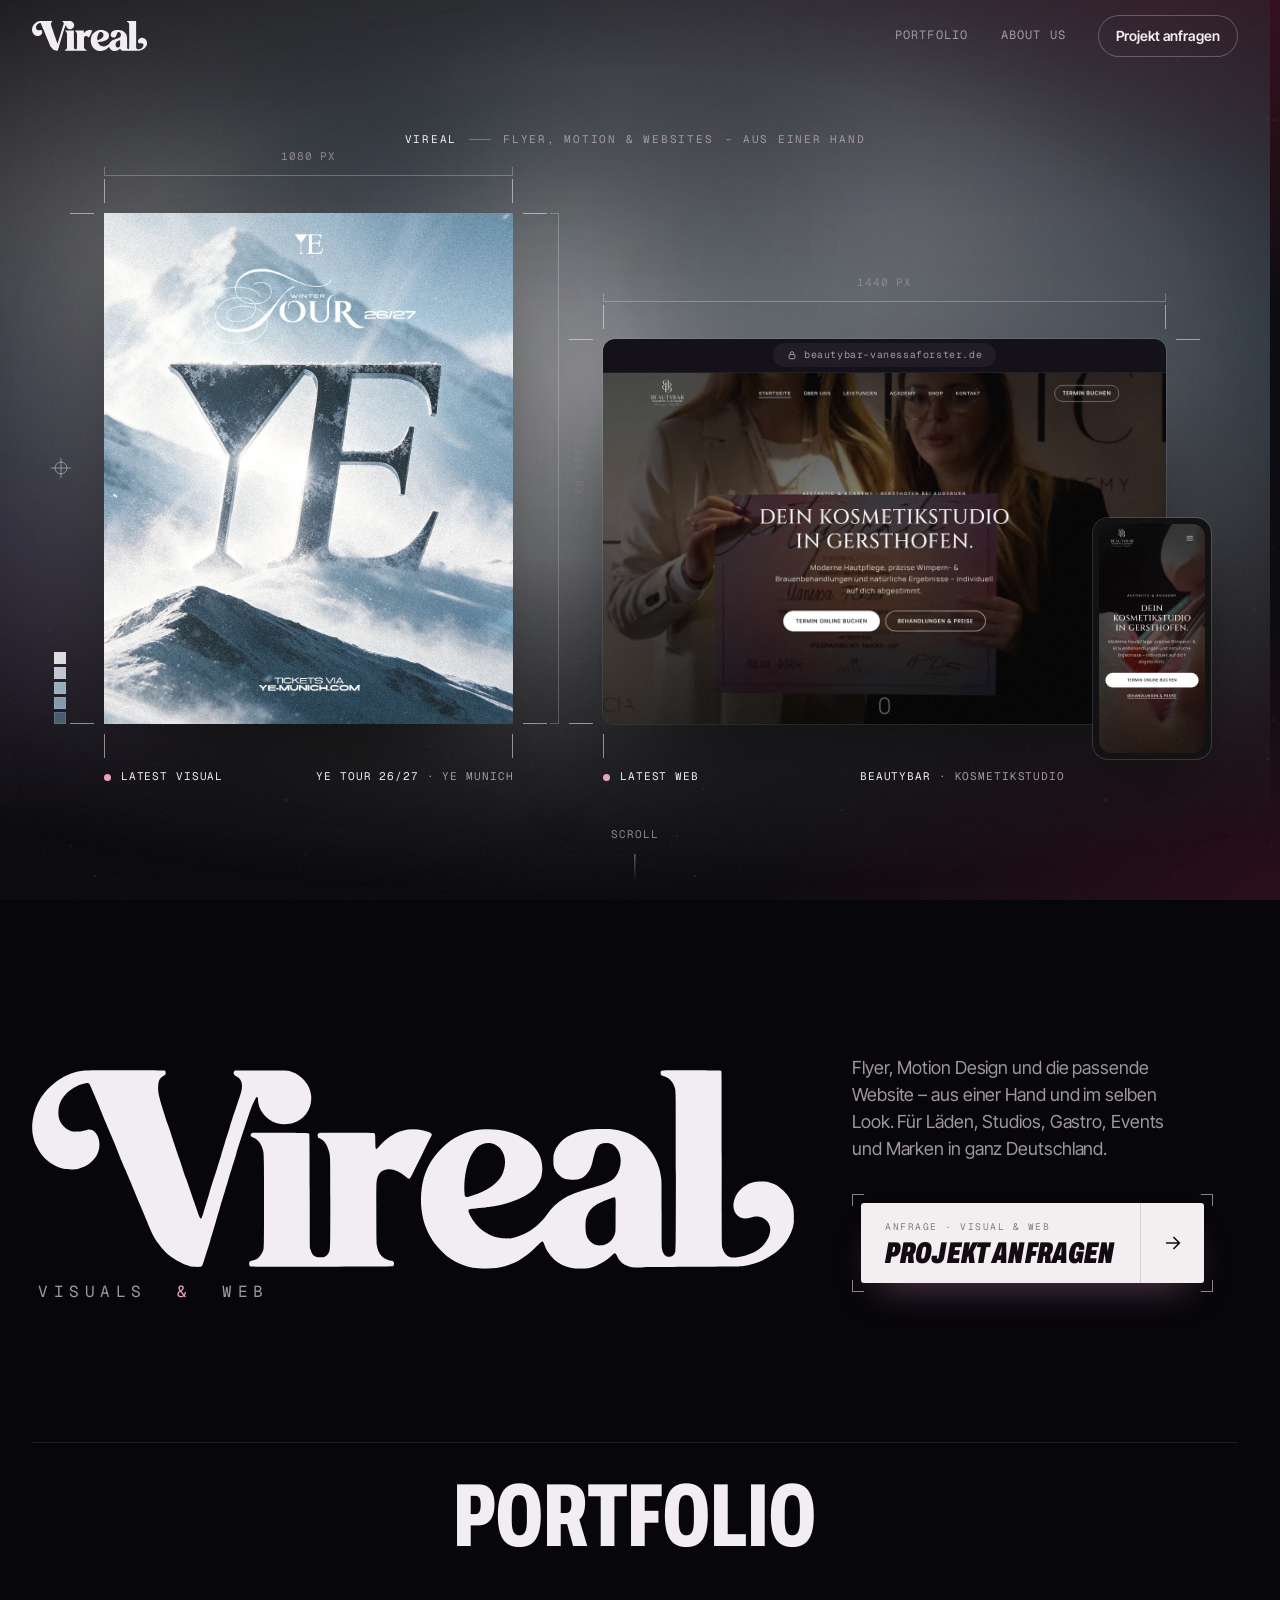
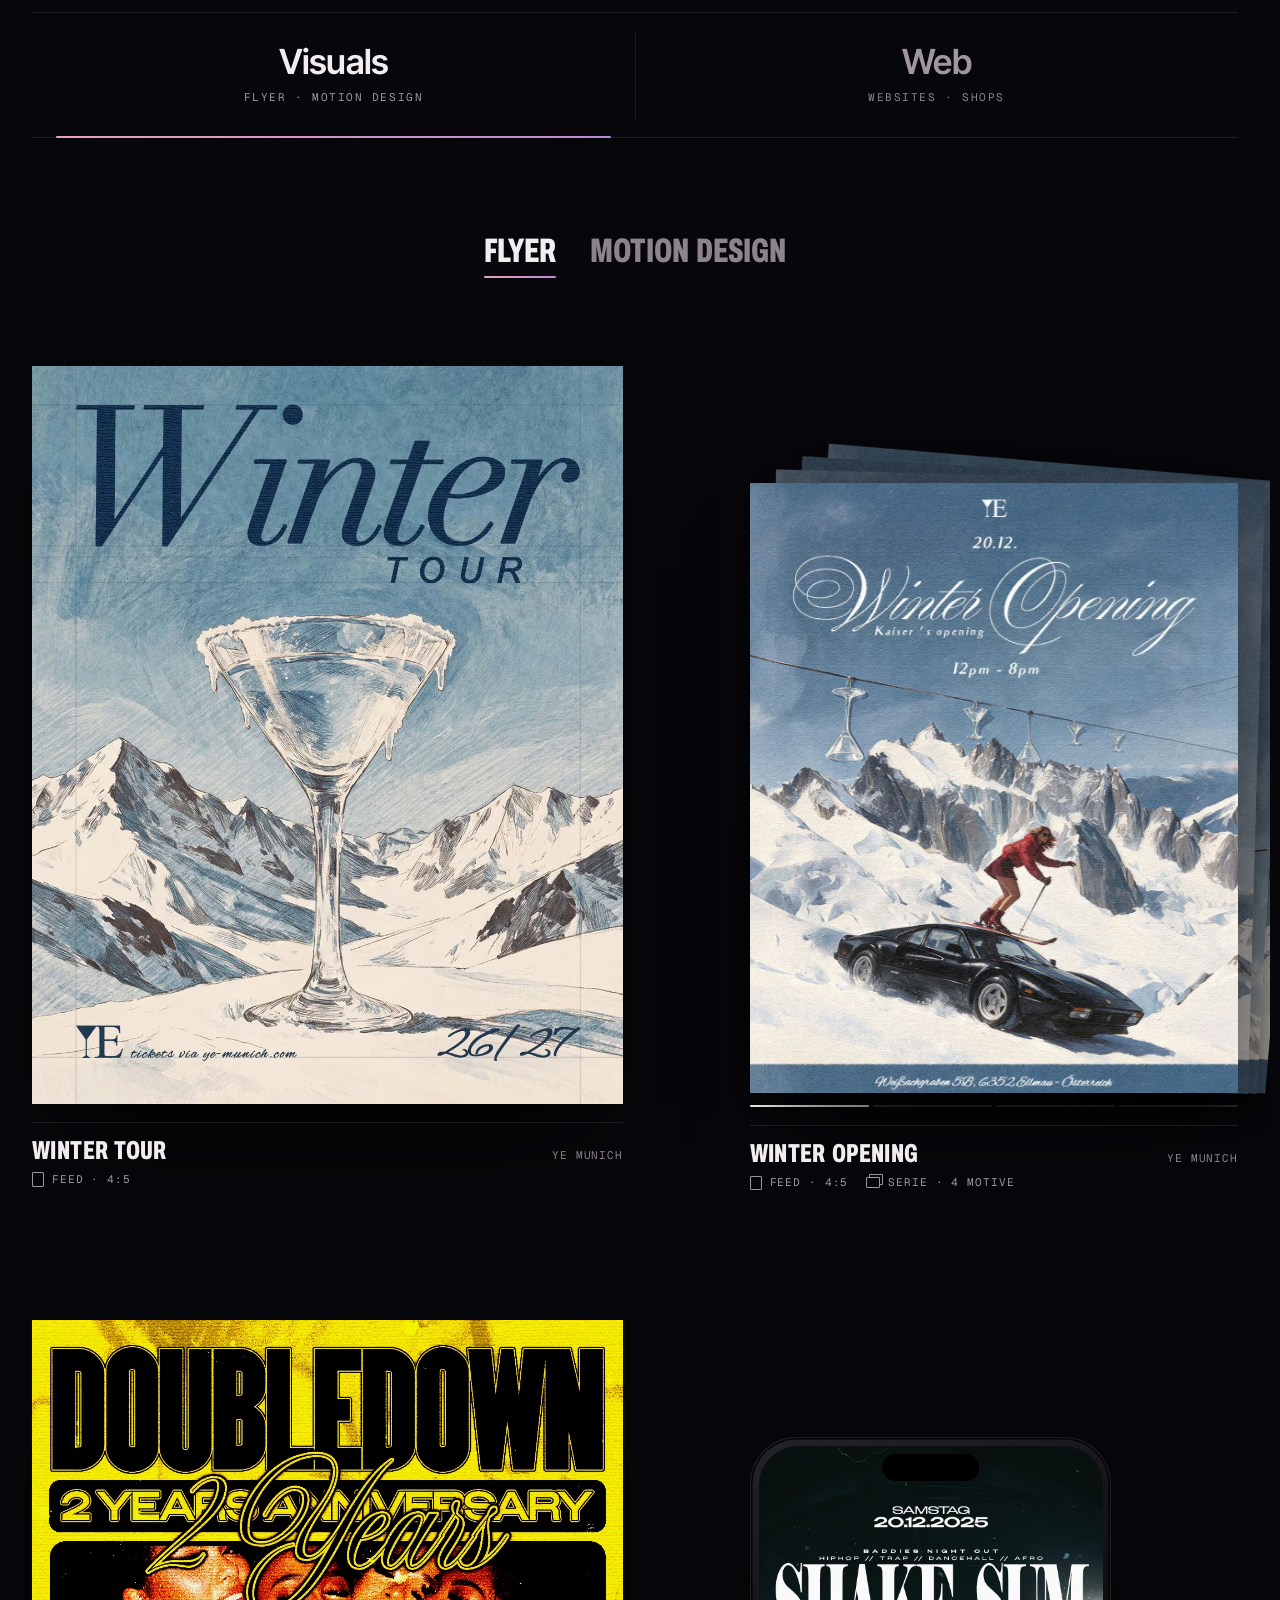
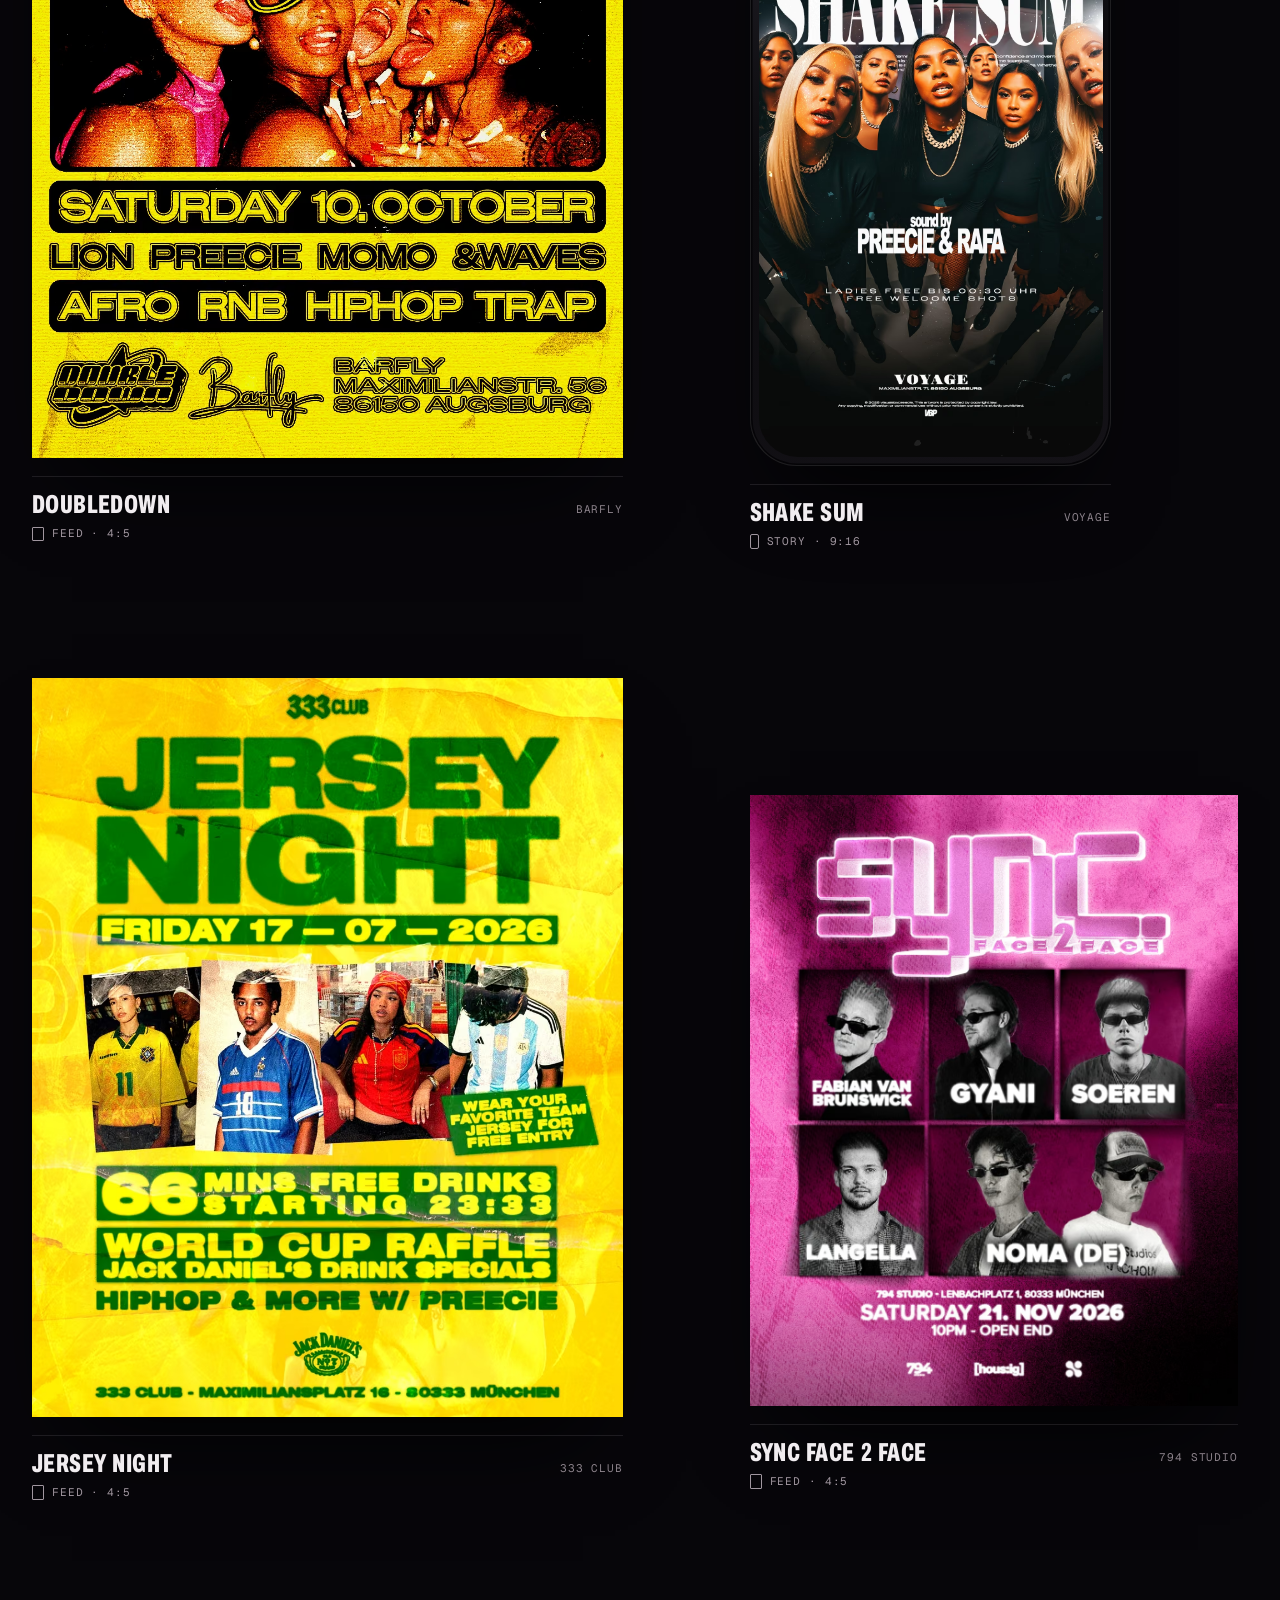
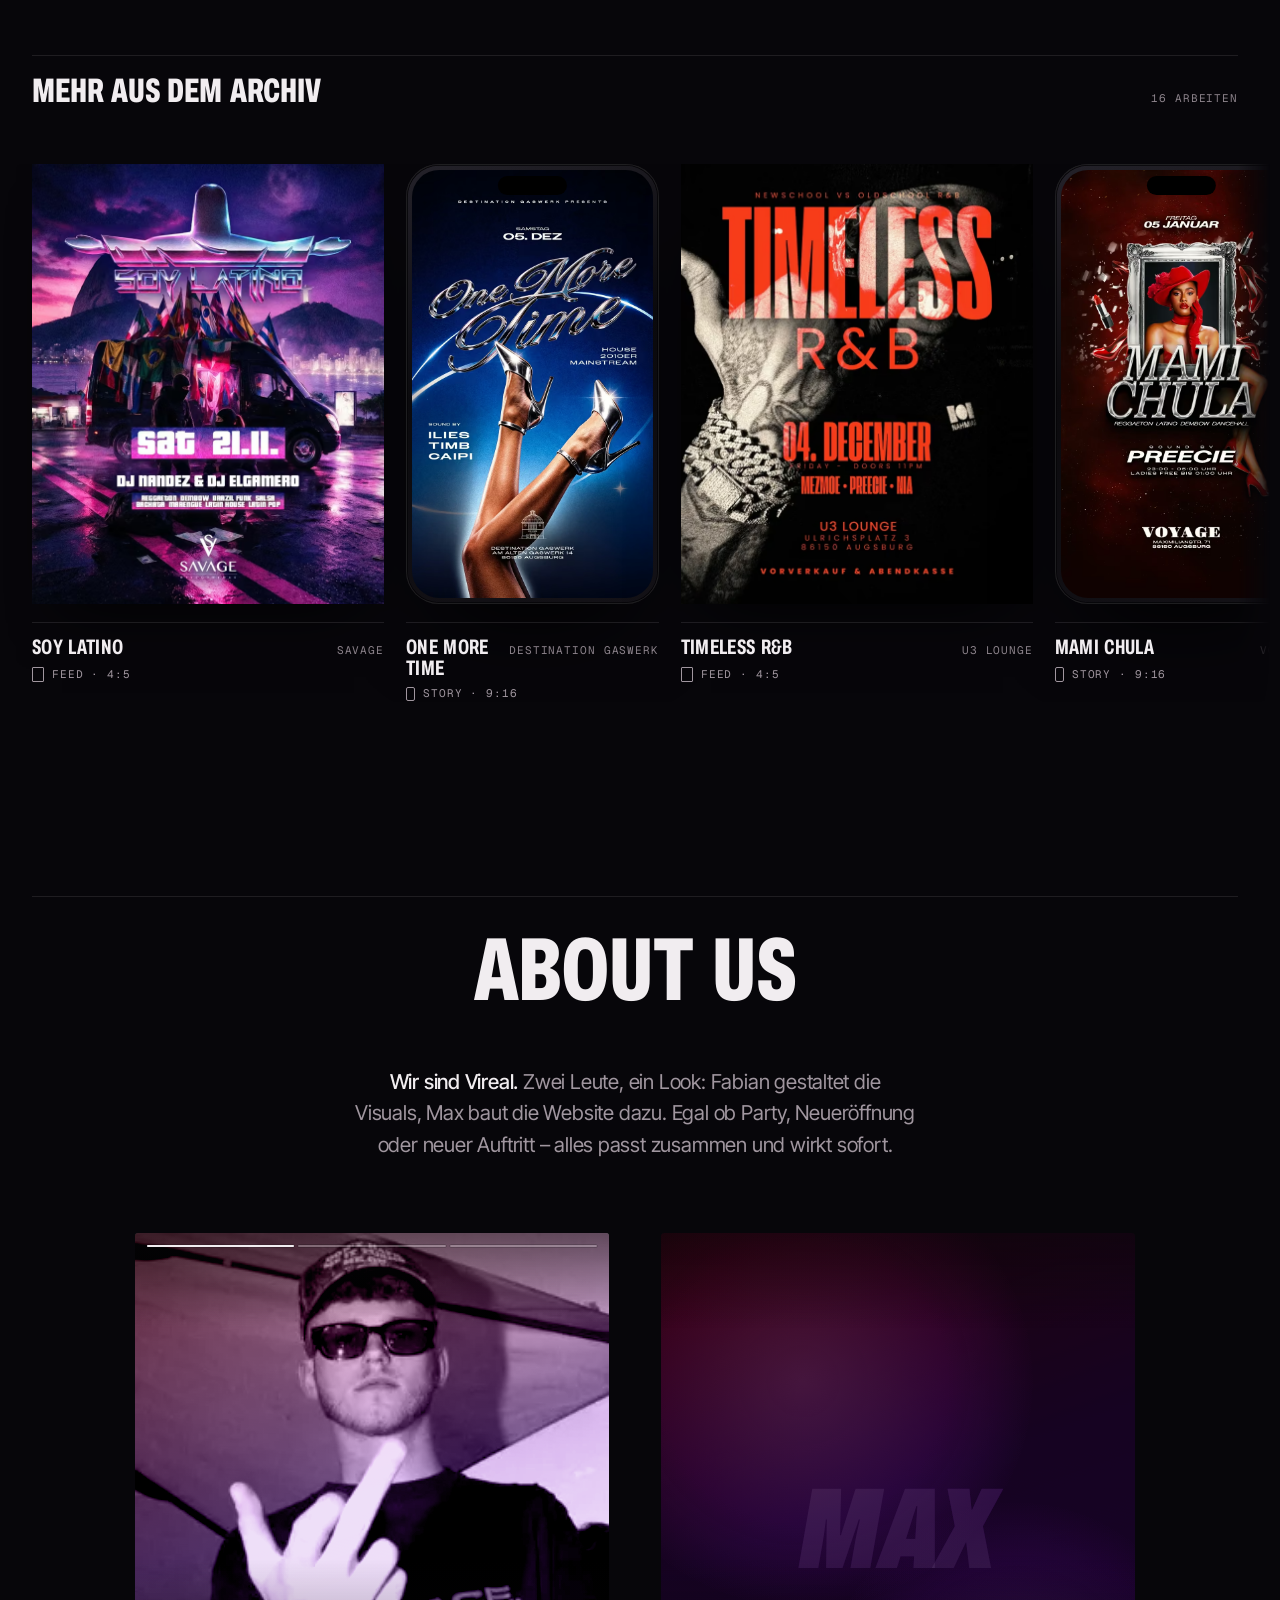
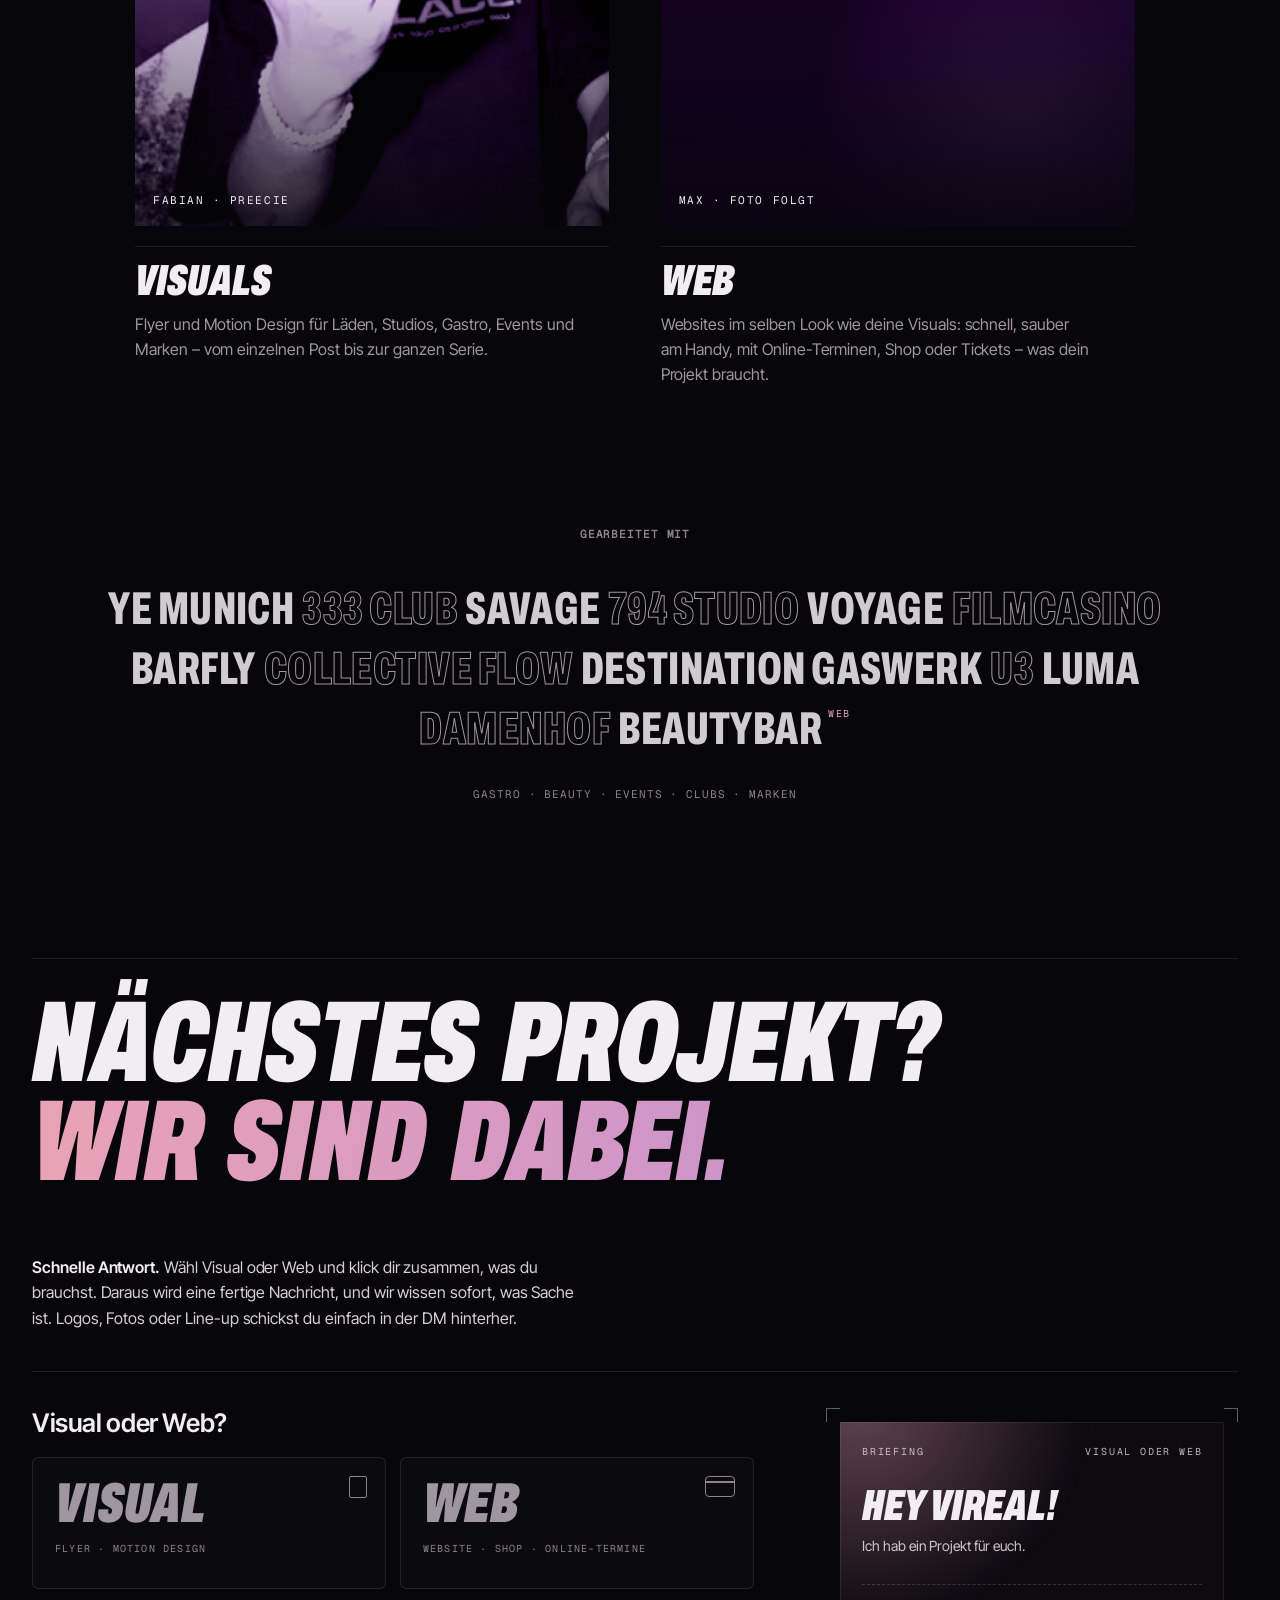
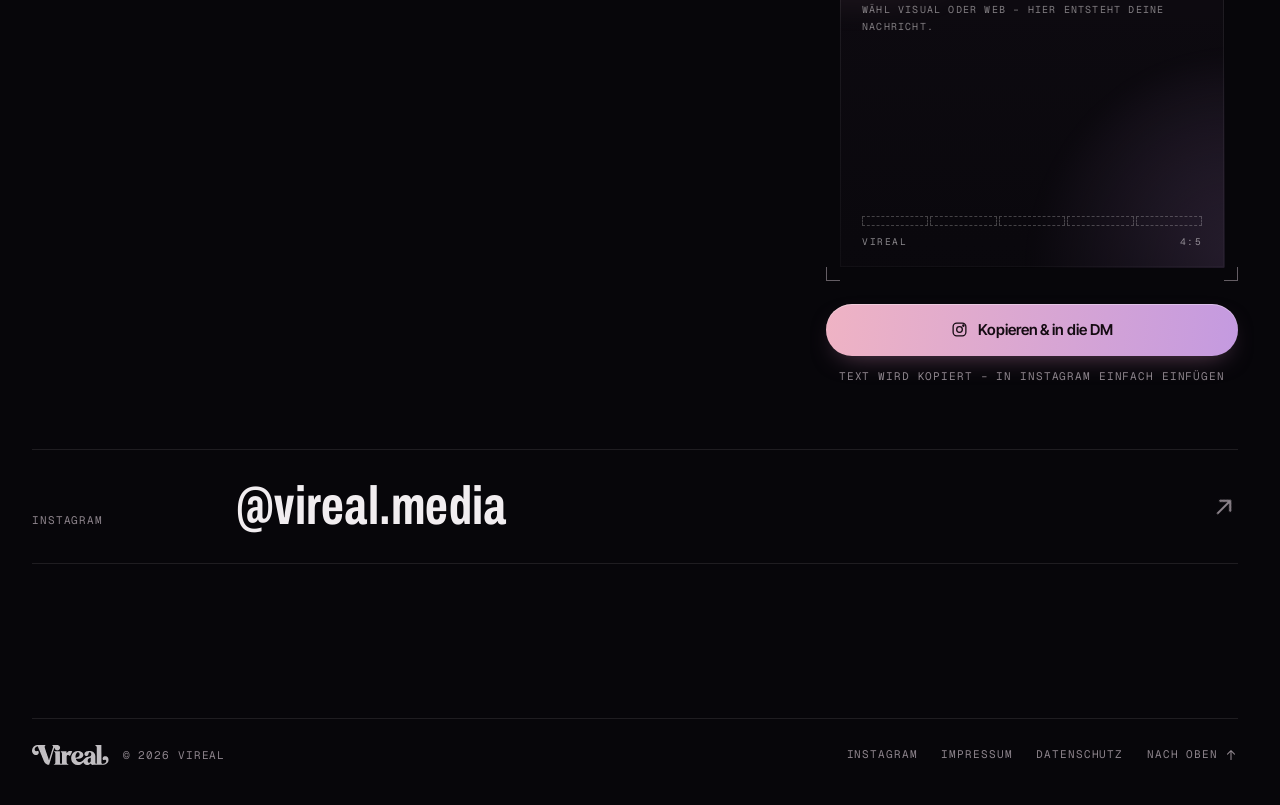
==== commit d0e80f84: "Experiment Vireal: Sterne dezenter Co-Authored-By: Claude Opus 5.5 <noreply@anthropic.com> Claude-Se" ====
--- a/index.html
+++ b/index.html
@@ -103,7 +103,7 @@
       var(--bg); }
   .space::before, .space::after { content: ""; position: absolute; inset: 0; }
   /* Sternenhimmel: zwei ruhige Ebenen (dicht/klein + weit/größer) und zwei Ebenen, die ganz langsam funkeln (nur opacity, Grafik-Thread) */
-  .space::before { opacity: .3; background-size: 600px 600px; background-image:
+  .space::before { opacity: .18; background-size: 600px 600px; background-image:
       radial-gradient(1.2px 1.2px at 331px 154px, #fff, transparent),
       radial-gradient(1px 1px at 74px 548px, rgba(255,255,255,.6), transparent),
       radial-gradient(1.4px 1.4px at 596px 59px, rgba(255,255,255,.85), transparent),
@@ -130,7 +130,7 @@
       radial-gradient(1.2px 1.2px at 508px 593px, #fff, transparent),
       radial-gradient(1.2px 1.2px at 95px 276px, #fff, transparent),
       radial-gradient(1.4px 1.4px at 62px 317px, rgba(255,225,235,.8), transparent); }
-  .space::after { opacity: .22; background-size: 900px 700px; background-position: 210px 140px; background-image:
+  .space::after { opacity: .12; background-size: 900px 700px; background-position: 210px 140px; background-image:
       radial-gradient(1.8px 1.8px at 291px 395px, rgba(255,255,255,.6), transparent),
       radial-gradient(1.6px 1.6px at 23px 472px, rgba(255,255,255,.85), transparent),
       radial-gradient(1.6px 1.6px at 625px 119px, #fff, transparent),
@@ -149,7 +149,7 @@
       radial-gradient(1.8px 1.8px at 467px 696px, rgba(255,225,235,.8), transparent),
       radial-gradient(1.6px 1.6px at 407px 408px, #fff, transparent),
       radial-gradient(1.6px 1.6px at 493px 649px, #fff, transparent); }
-  .space i { position: absolute; inset: 0; opacity: .2; will-change: opacity; }
+  .space i { position: absolute; inset: 0; opacity: .12; will-change: opacity; }
   .space i:first-child { background-size: 700px 560px; background-position: 90px 40px; background-image:
       radial-gradient(1.6px 1.6px at 195px 68px, rgba(255,230,240,.95), transparent),
       radial-gradient(2px 2px at 166px 112px, #fff, transparent),
@@ -164,8 +164,8 @@
       radial-gradient(1.6px 1.6px at 708px 165px, #fff, transparent),
       radial-gradient(1.6px 1.6px at 540px 370px, #fff, transparent),
       radial-gradient(2.2px 2.2px at 776px 540px, #fff, transparent); animation: twinkle 9s ease-in-out -4s infinite; }
-  @keyframes twinkle { 0%, 100% { opacity: .08; } 50% { opacity: .45; } }
-  @media (prefers-reduced-motion: reduce) { .space i { animation: none; opacity: .25; } }
+  @keyframes twinkle { 0%, 100% { opacity: .04; } 50% { opacity: .26; } }
+  @media (prefers-reduced-motion: reduce) { .space i { animation: none; opacity: .14; } }
   .grain { position: fixed; inset: 0; z-index: 40; pointer-events: none; opacity: .055;
     background: url("data:image/svg+xml,%3Csvg xmlns='http://www.w3.org/2000/svg' width='220' height='220'%3E%3Cfilter id='n'%3E%3CfeTurbulence type='fractalNoise' baseFrequency='.85' numOctaves='2' stitchTiles='stitch'/%3E%3CfeColorMatrix values='0 0 0 0 1 0 0 0 0 1 0 0 0 0 1 0 0 0 1 0'/%3E%3C/filter%3E%3Crect width='100%25' height='100%25' filter='url(%23n)'/%3E%3C/svg%3E"); }
 
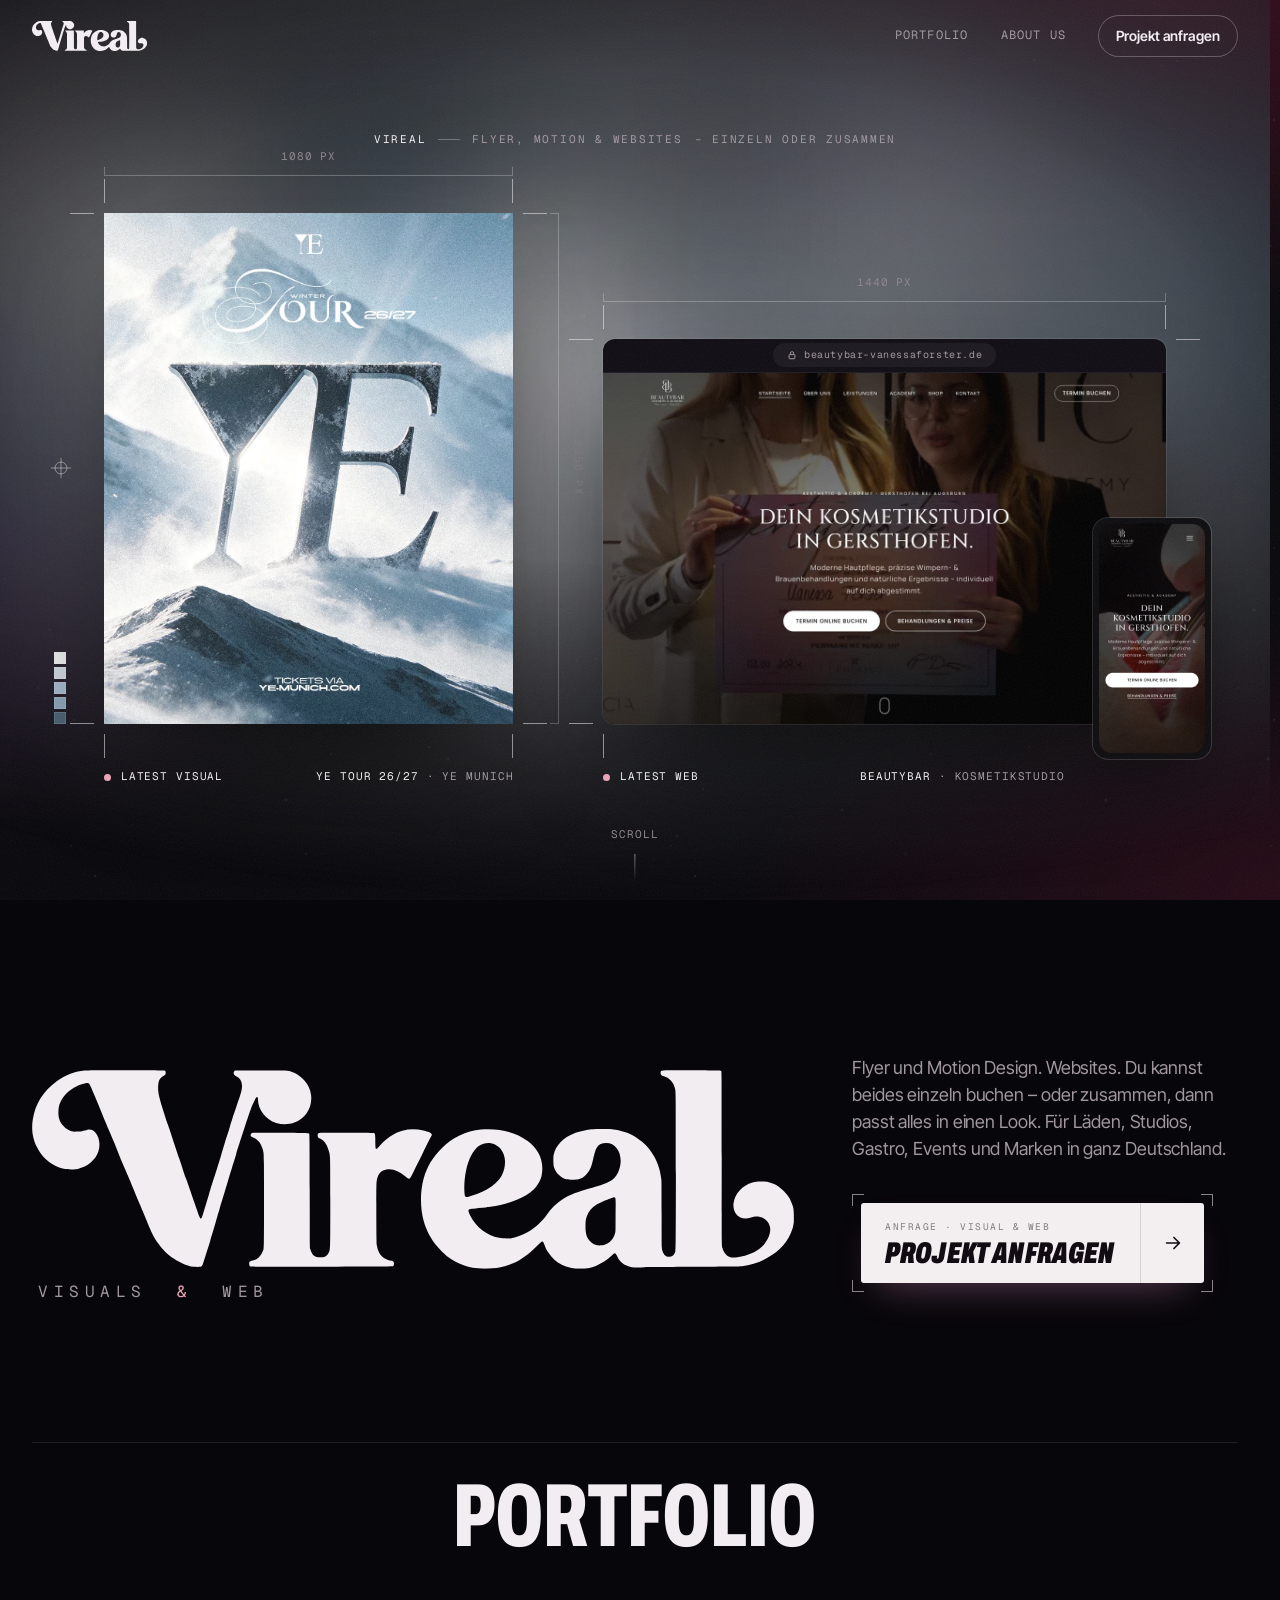
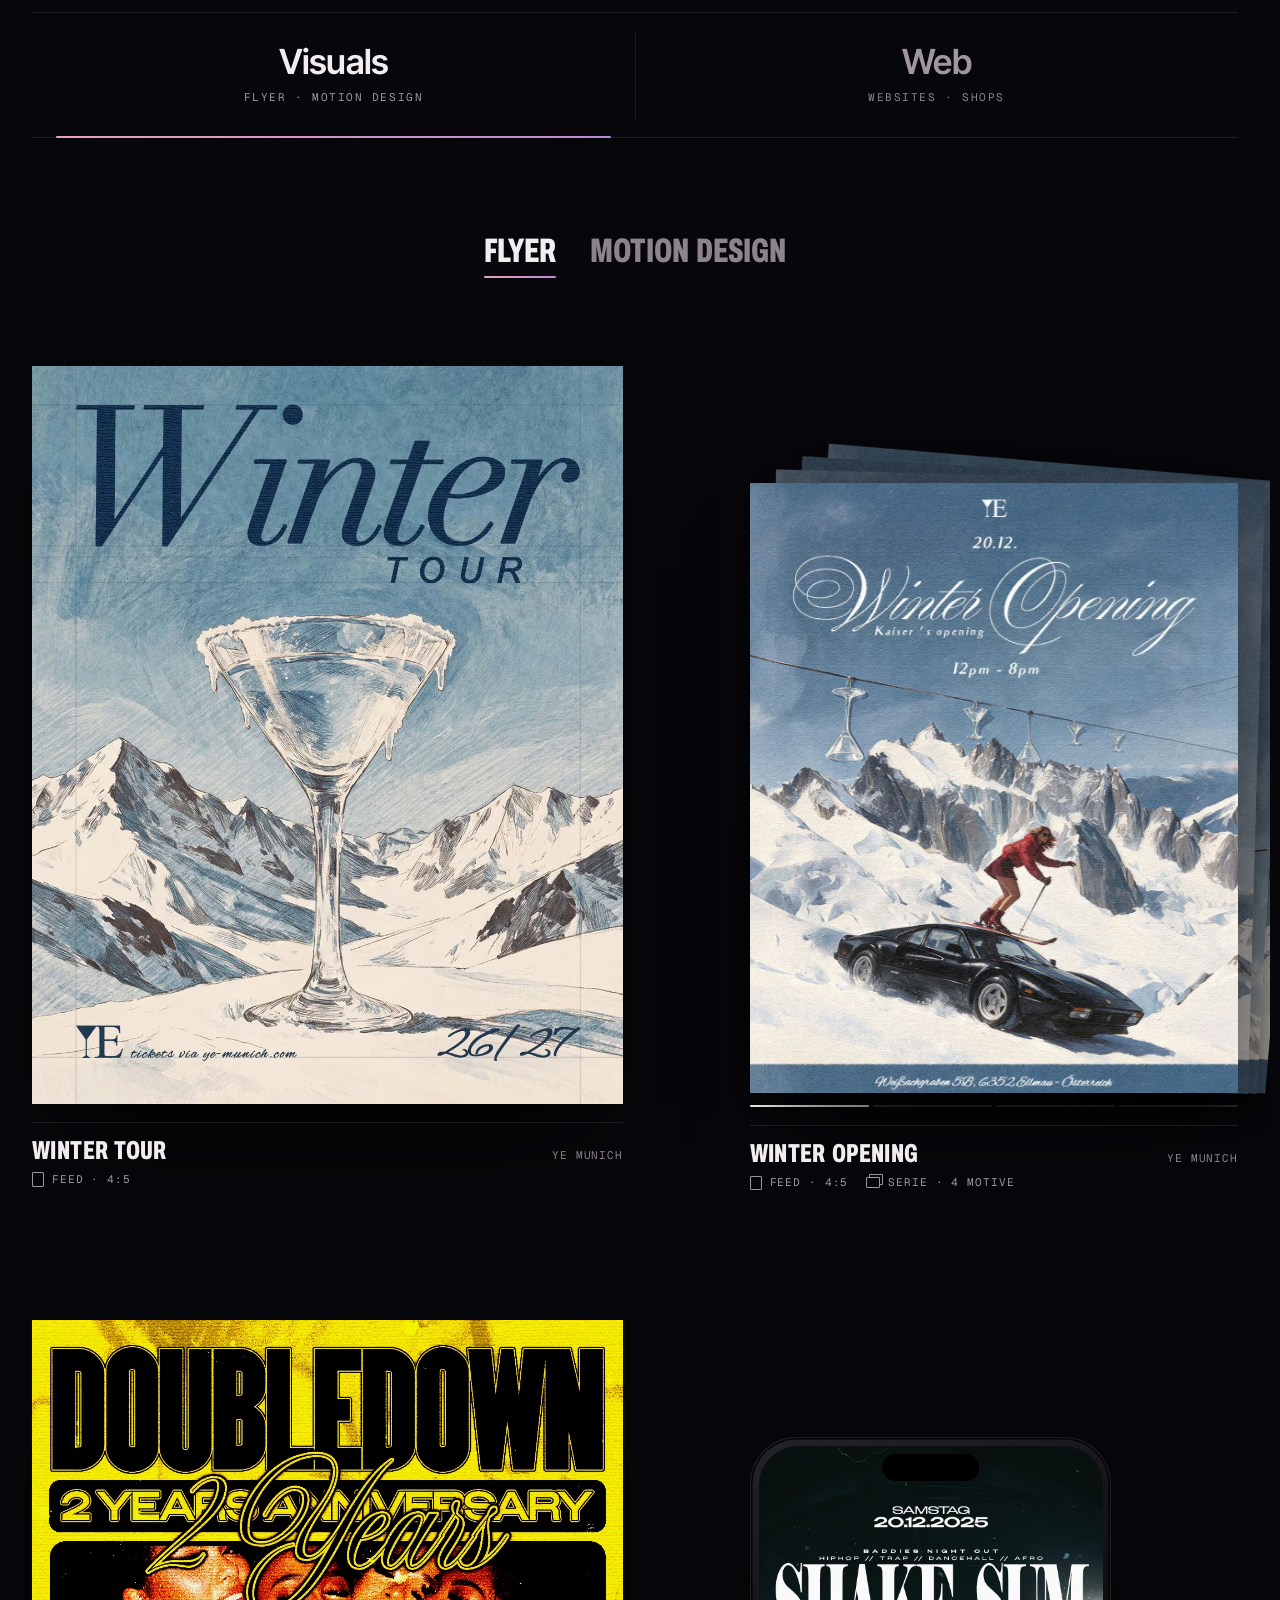
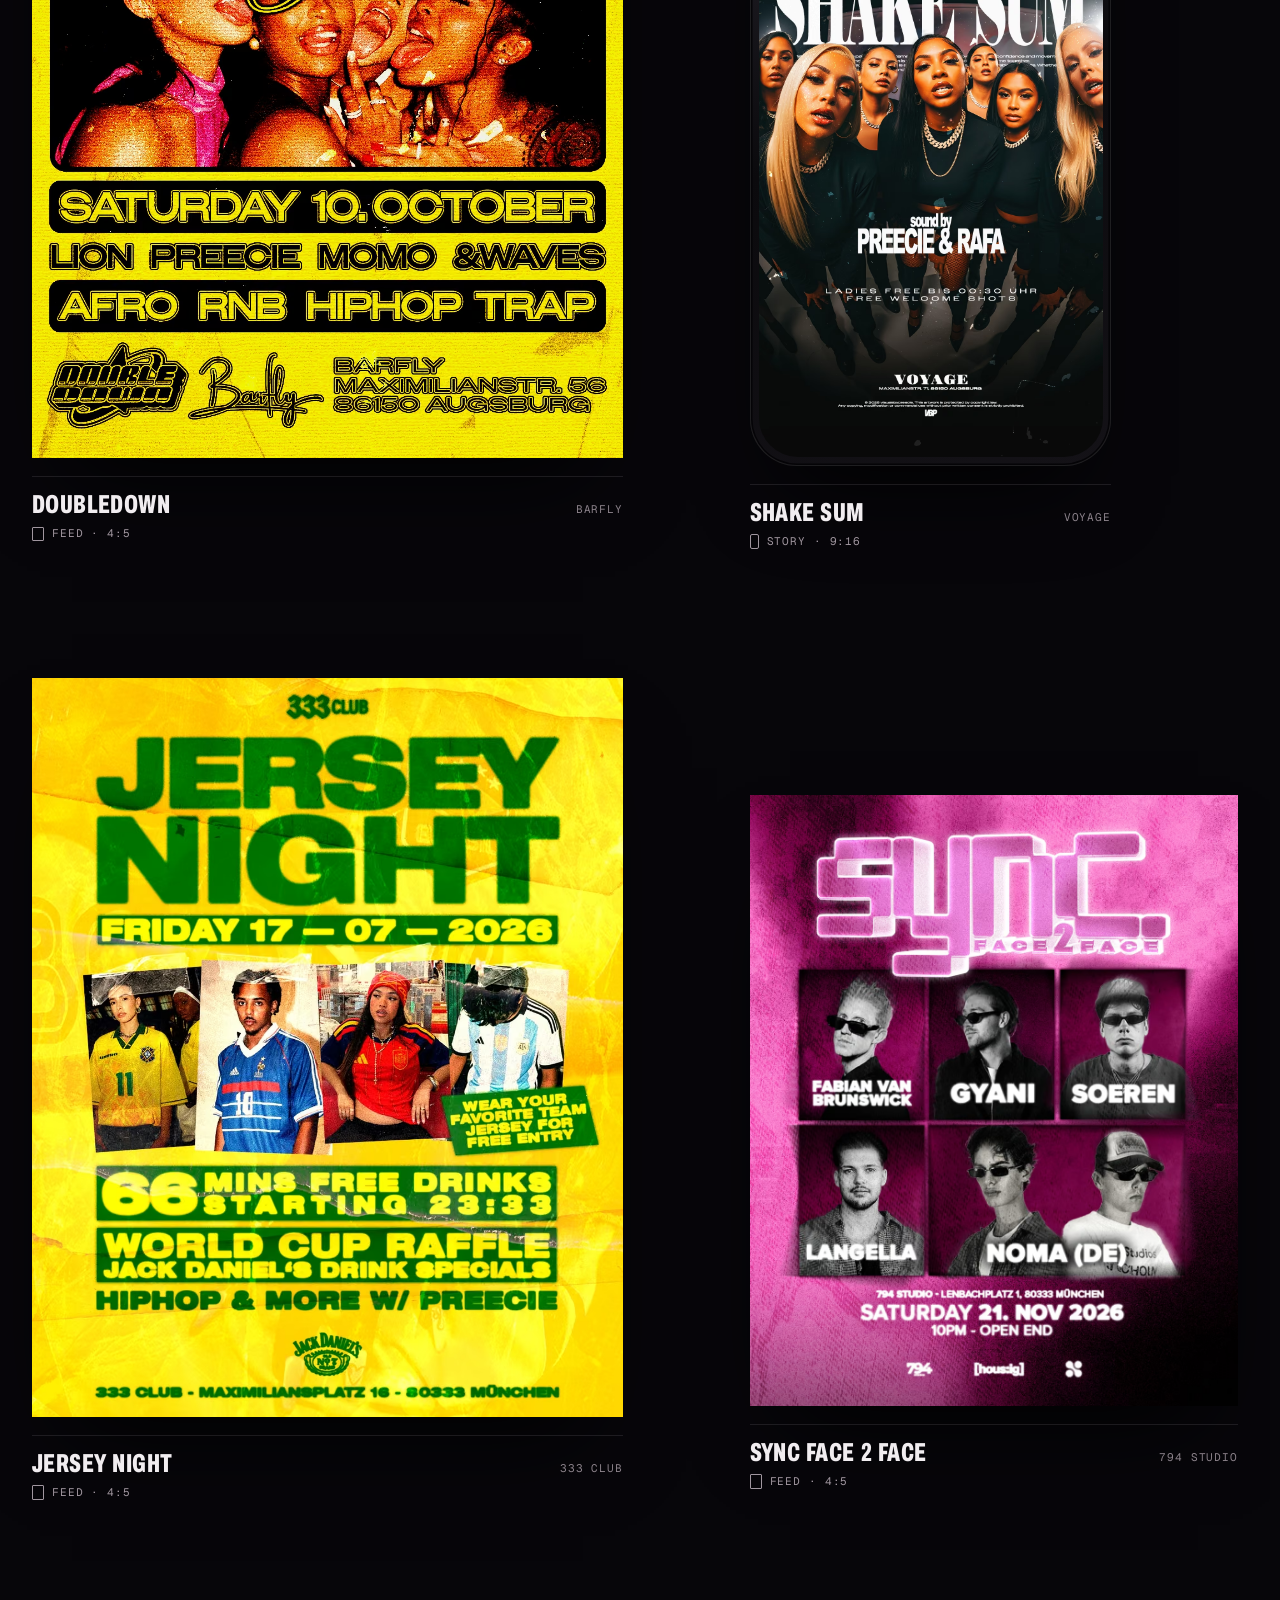
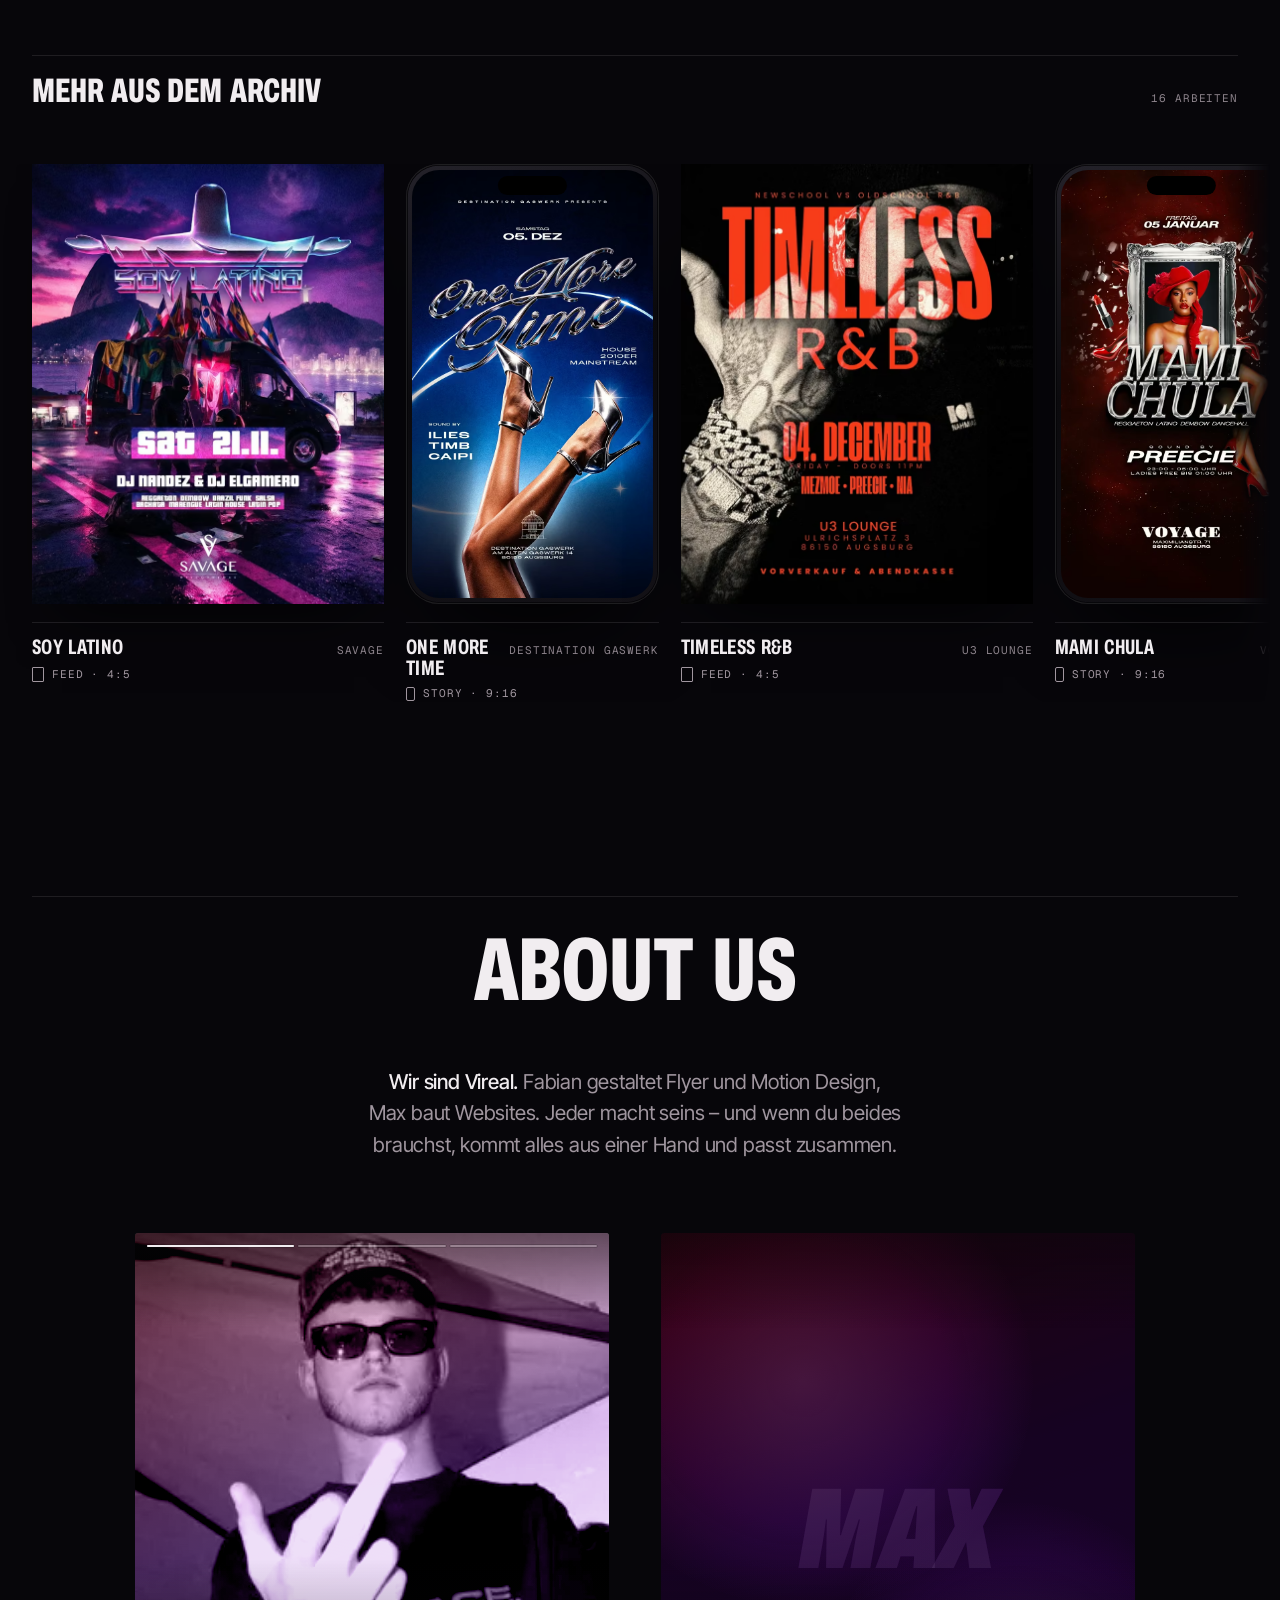
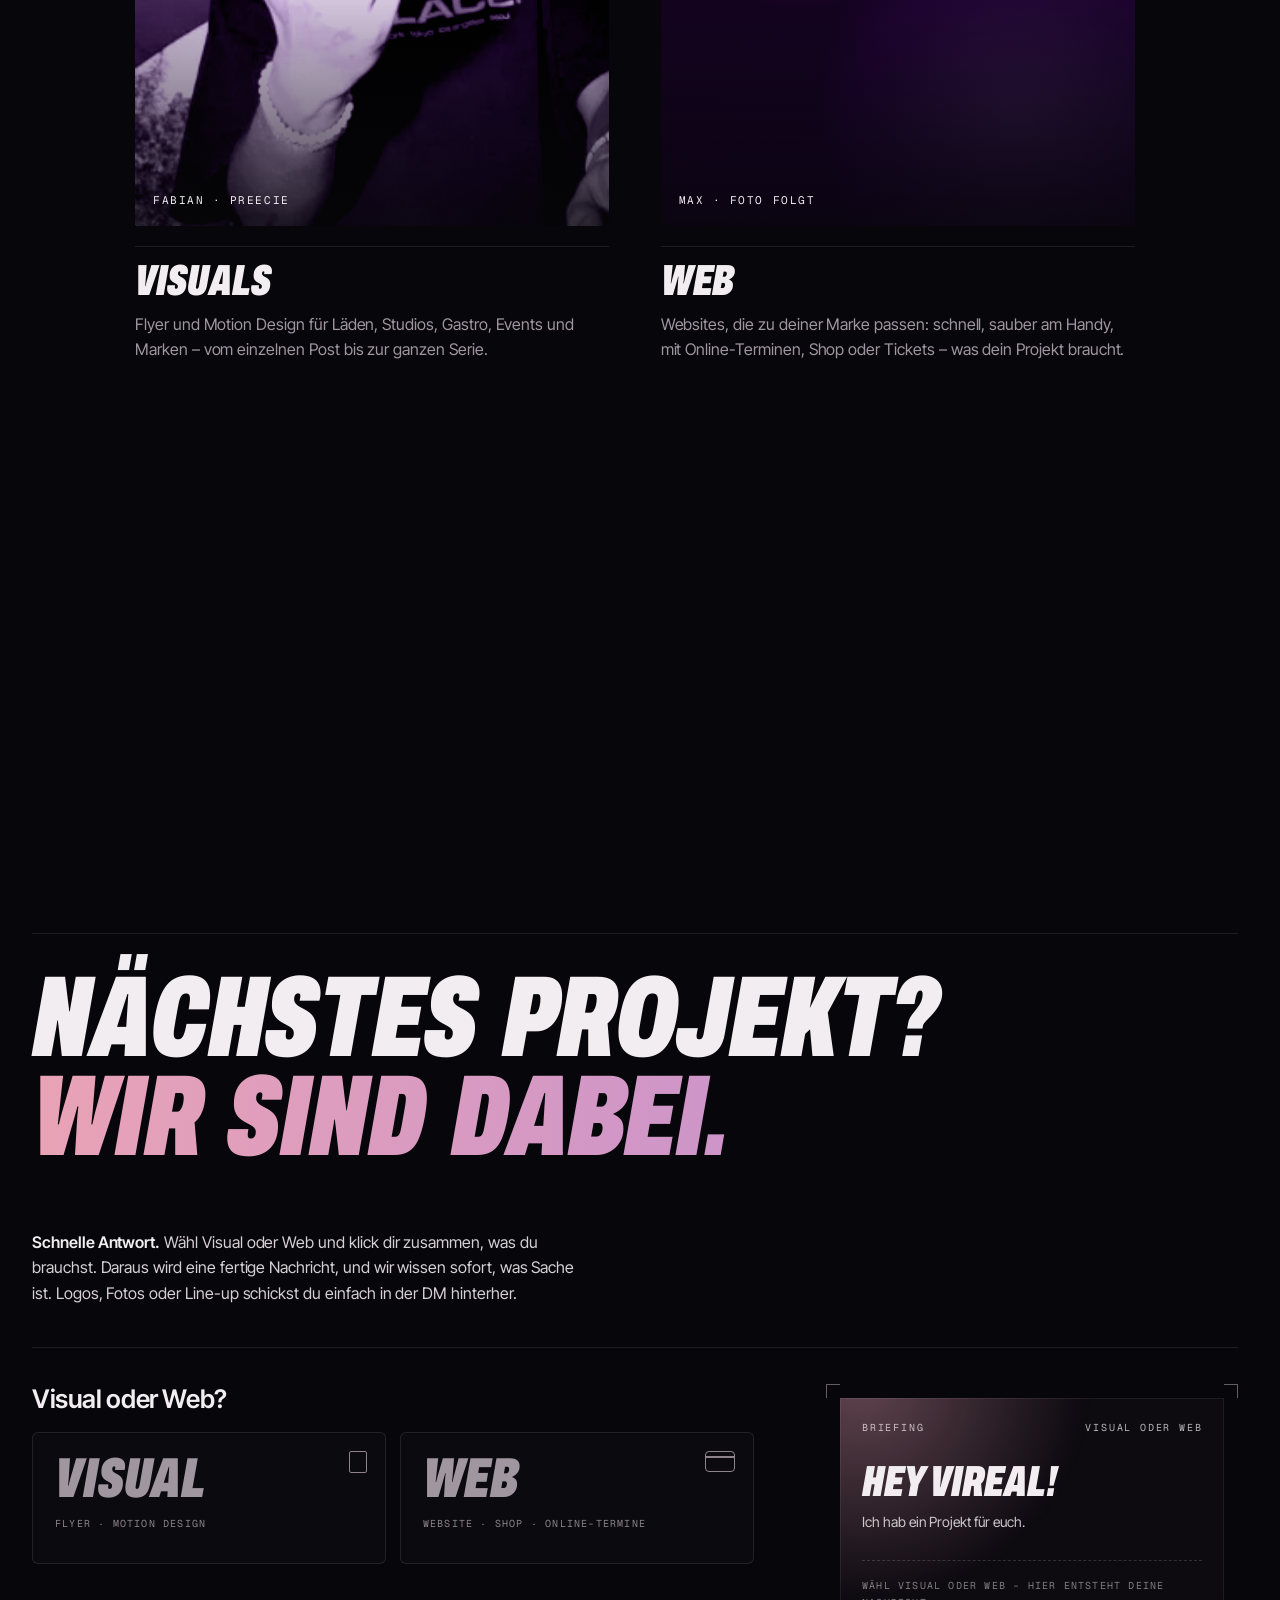
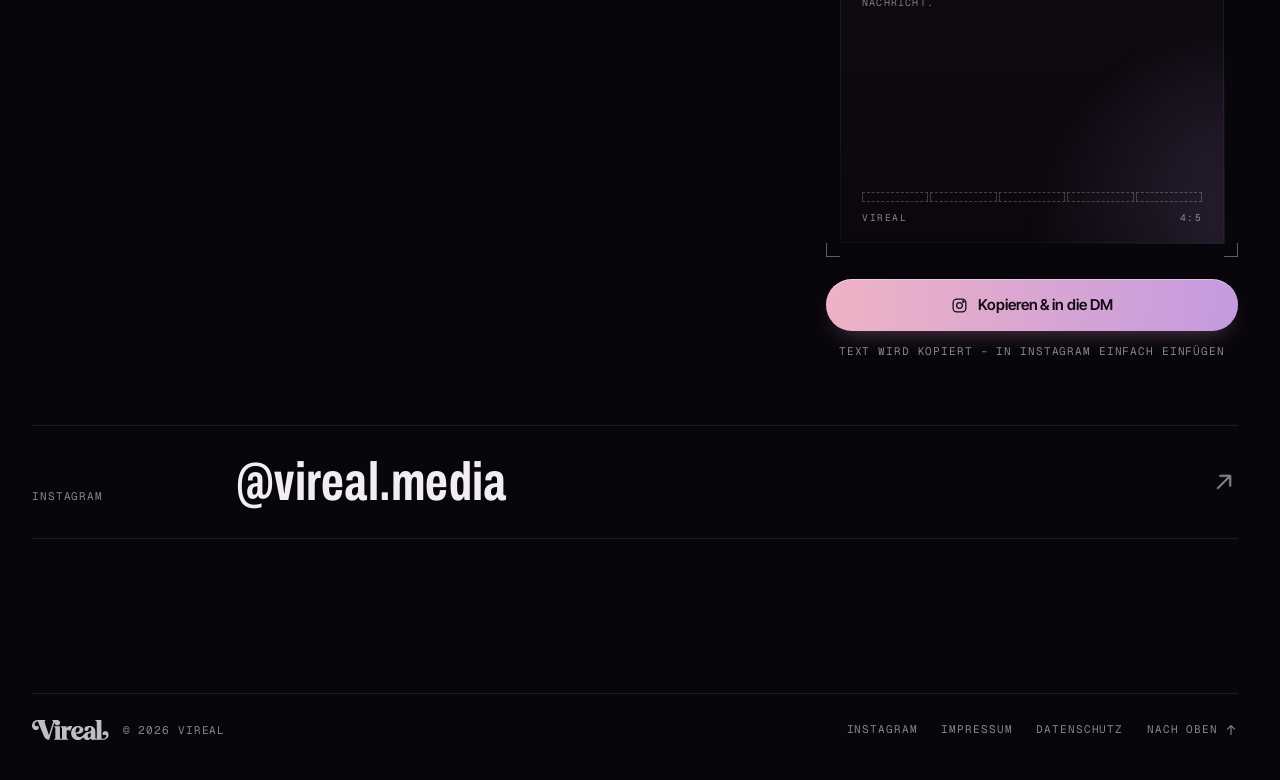
==== commit f0bcdde8: "Experiment Vireal: Visuals und Web als eigenständige Leistungen formuliert Co-Authored-By: Claude Op" ====
--- a/index.html
+++ b/index.html
@@ -4,13 +4,13 @@
 <meta charset="utf-8">
 <meta name="viewport" content="width=device-width, initial-scale=1, viewport-fit=cover">
 <title>Vireal – Visuals &amp; Web</title>
-<meta name="description" content="Flyer, Motion Design und Websites aus einer Hand – für Läden, Studios, Gastro, Events und Marken in ganz Deutschland. Anfrage per Instagram-DM.">
+<meta name="description" content="Flyer, Motion Design und Websites – einzeln oder zusammen. Für Läden, Studios, Gastro, Events und Marken in ganz Deutschland. Anfrage per Instagram-DM.">
 <link rel="canonical" href="https://www.vireal.media/">
 <meta property="og:type" content="website">
 <meta property="og:locale" content="de_DE">
 <meta property="og:site_name" content="Vireal">
 <meta property="og:title" content="Vireal – Visuals &amp; Web">
-<meta property="og:description" content="Flyer, Motion Design &amp; Websites aus einer Hand. Schreib uns einfach auf Instagram.">
+<meta property="og:description" content="Flyer, Motion Design &amp; Websites – einzeln oder zusammen. Schreib uns einfach auf Instagram.">
 <meta property="og:url" content="https://www.vireal.media/">
 <meta property="og:image" content="https://www.vireal.media/img/og.jpg">
 <meta property="og:image:width" content="1200">
@@ -1516,7 +1516,7 @@
     <div class="ambient" aria-hidden="true"><img src="img/ye-glow.webp" alt="" width="480" height="600" decoding="async"></div>
     <div class="pC-guides" aria-hidden="true"><i class="gx"></i><i class="gy"></i><span class="pC-read mono"></span></div>
     <div class="hero-stage wrap">
-      <p class="hero-claim mono"><span class="hc-b">Vireal</span><span class="hc-s" aria-hidden="true"></span>Flyer, Motion &amp; Websites<span class="hc-l"> – aus einer Hand</span></p>
+      <p class="hero-claim mono"><span class="hc-b">Vireal</span><span class="hc-s" aria-hidden="true"></span>Flyer, Motion &amp; Websites<span class="hc-l"> – einzeln oder zusammen</span></p>
       <div class="hero-rail">
       <figure class="intro-flyer">
         <div class="pC-sheet">
@@ -1564,7 +1564,7 @@
     <div class="container grid12">
       <h1 class="reveal"><span class="h1-word"><span class="sr-only">Vireal</span><svg class="logo xl" aria-hidden="true"><use href="#logo"/></svg></span><span class="h1-sub">Visuals <em>&amp;</em> Web</span></h1>
       <div class="statement-side reveal">
-        <p class="intro-sub">Flyer, Motion Design und die passende Website – aus einer Hand und im selben Look. Für Läden, Studios, Gastro, Events und Marken in ganz Deutschland.</p>
+        <p class="intro-sub">Flyer und Motion Design. Websites. Du kannst beides einzeln buchen – oder zusammen, dann passt alles in einen Look. Für Läden, Studios, Gastro, Events und Marken in ganz Deutschland.</p>
         <div class="intro-actions">
           <!-- Anfrage-Button als Druckbogen: Schnittmarken wie beim Hero-Flyer, gehen beim Überfahren auseinander -->
           <a class="cta-sheet" href="#kontakt">
@@ -1677,7 +1677,7 @@
     <div class="container">
       <header class="sec-head grid12"><h2 id="h-ueber" lang="en">About us</h2></header>
       <div class="grid12">
-        <p class="about-lead reveal"><strong>Wir sind Vireal.</strong> Zwei Leute, ein Look: Fabian gestaltet die Visuals, Max baut die Website dazu. Egal ob Party, Neueröffnung oder neuer Auftritt – alles passt zusammen und wirkt sofort.</p>
+        <p class="about-lead reveal"><strong>Wir sind Vireal.</strong> Fabian gestaltet Flyer und Motion Design, Max baut Websites. Jeder macht seins – und wenn du beides brauchst, kommt alles aus einer Hand und passt zusammen.</p>
         <div class="crew reveal">
           <article class="member">
             <figure class="about-photo" aria-roledescription="Slideshow" aria-label="Fotos von Fabian"><img src="img/fabian-5.webp" alt="Fabian alias Preecie" width="284" height="355" decoding="async" fetchpriority="low" class="on"><img src="img/fabian-4.webp" alt="" width="526" height="658" decoding="async" loading="lazy"><img src="img/fabian-7.webp" alt="" width="533" height="666" decoding="async" loading="lazy"><span class="ap-bars" aria-hidden="true"><i></i><i></i><i></i></span><button type="button" class="ap-nav prev" aria-label="Vorheriges Foto"></button><button type="button" class="ap-nav next" aria-label="Nächstes Foto"></button><figcaption>Fabian · Preecie</figcaption></figure>
@@ -1688,7 +1688,7 @@
             <!-- Foto von Max fehlt noch: <figure class="about-photo"> mit <img> wie bei Fabian einsetzen und .ph-photo entfernen -->
             <figure class="about-photo ph-photo" aria-label="Foto von Max folgt"><span class="ph-mono" aria-hidden="true">Max</span><figcaption>Max · Foto folgt</figcaption></figure>
             <div class="member-t"><span class="member-role" lang="en">Web</span></div>
-            <p class="member-text">Websites im selben Look wie deine Visuals: schnell, sauber am Handy, mit Online-Terminen, Shop oder Tickets – was dein Projekt braucht.</p>
+            <p class="member-text">Websites, die zu deiner Marke passen: schnell, sauber am Handy, mit Online-Terminen, Shop oder Tickets – was dein Projekt braucht.</p>
           </article>
         </div>
         <div class="clients reveal">
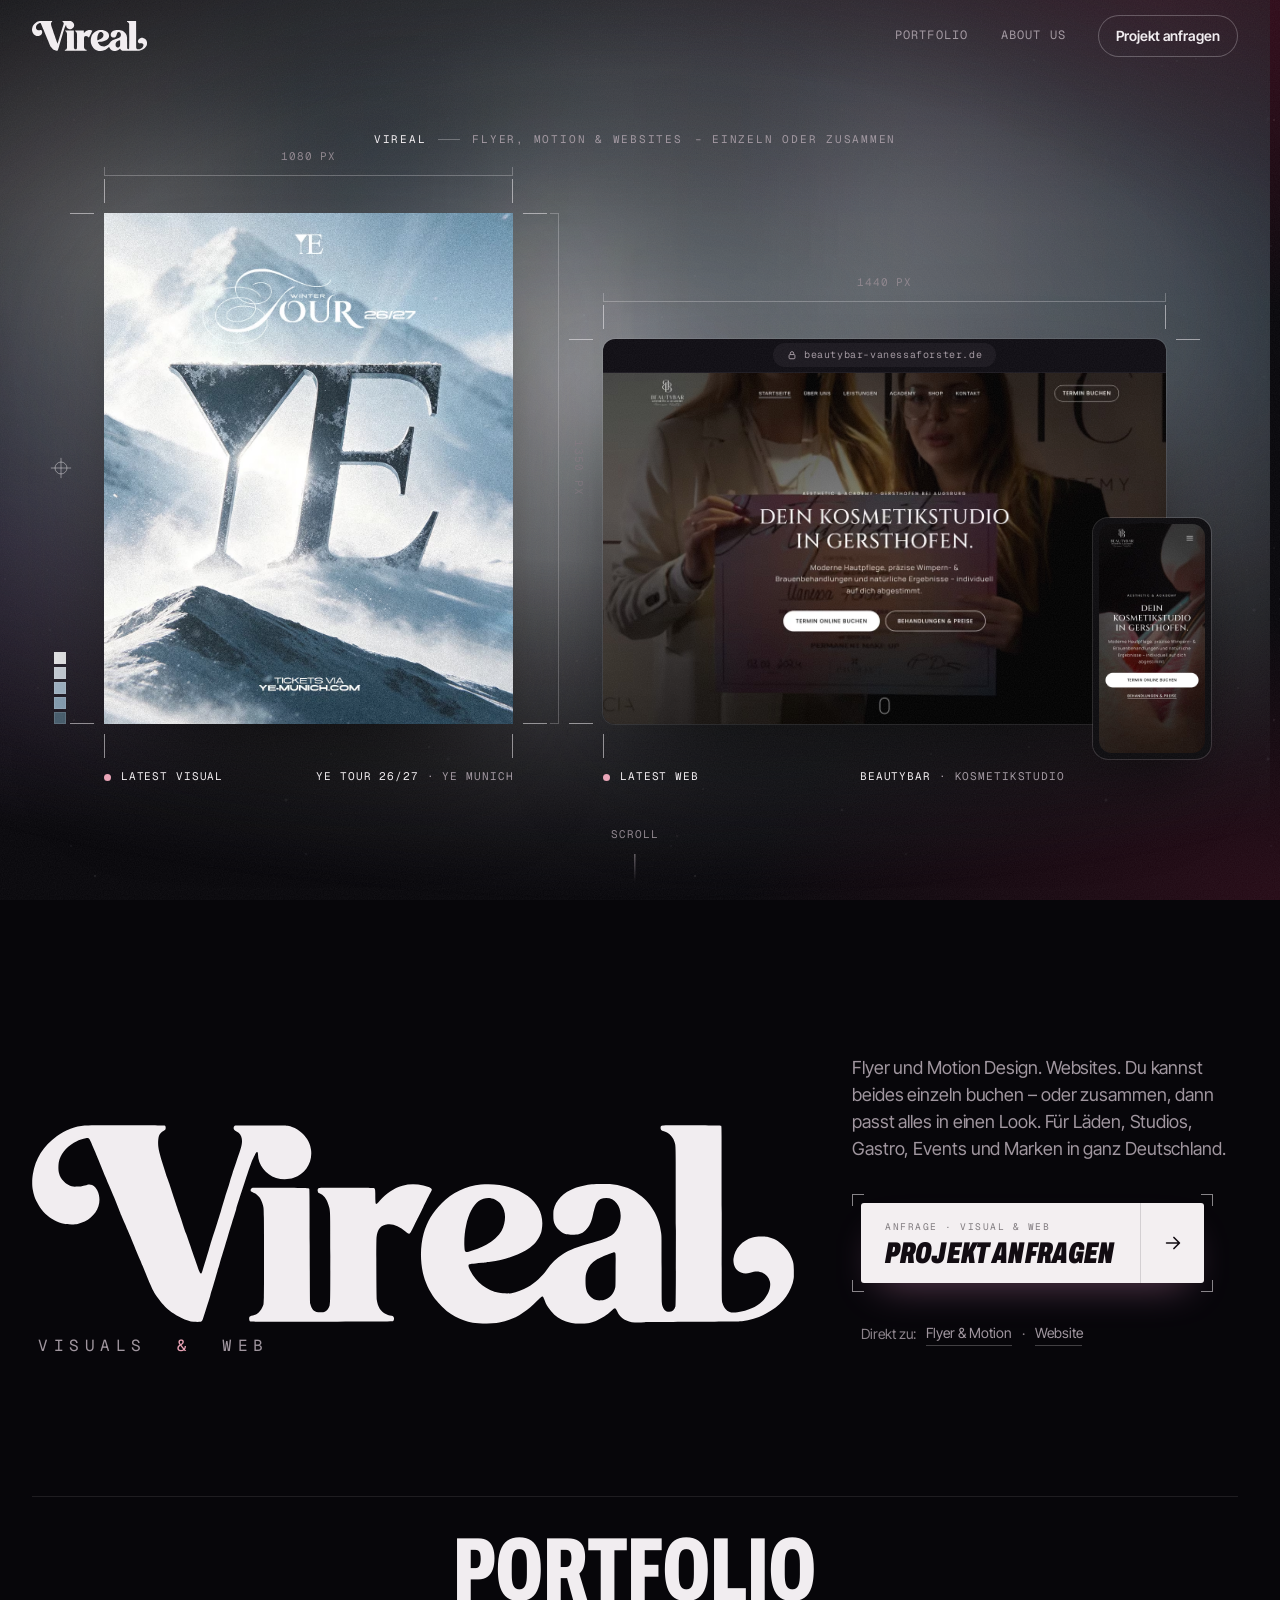
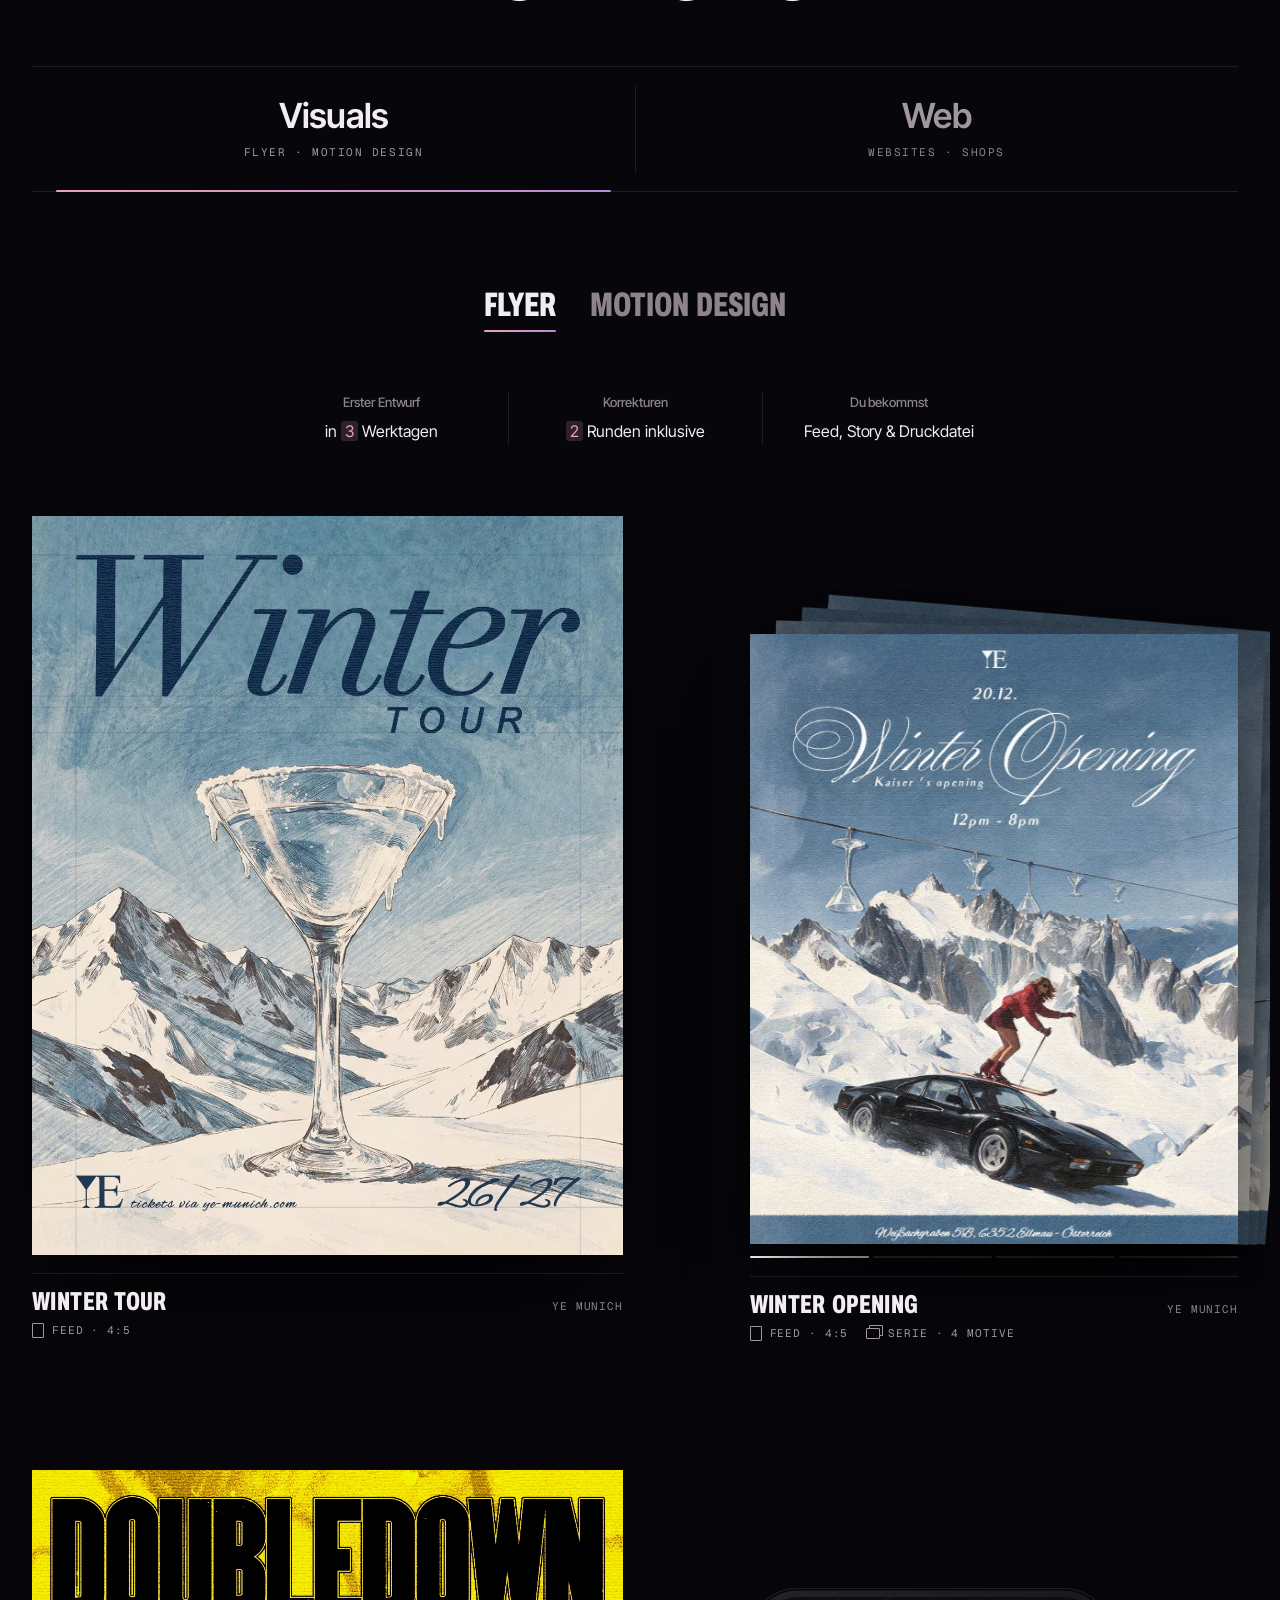
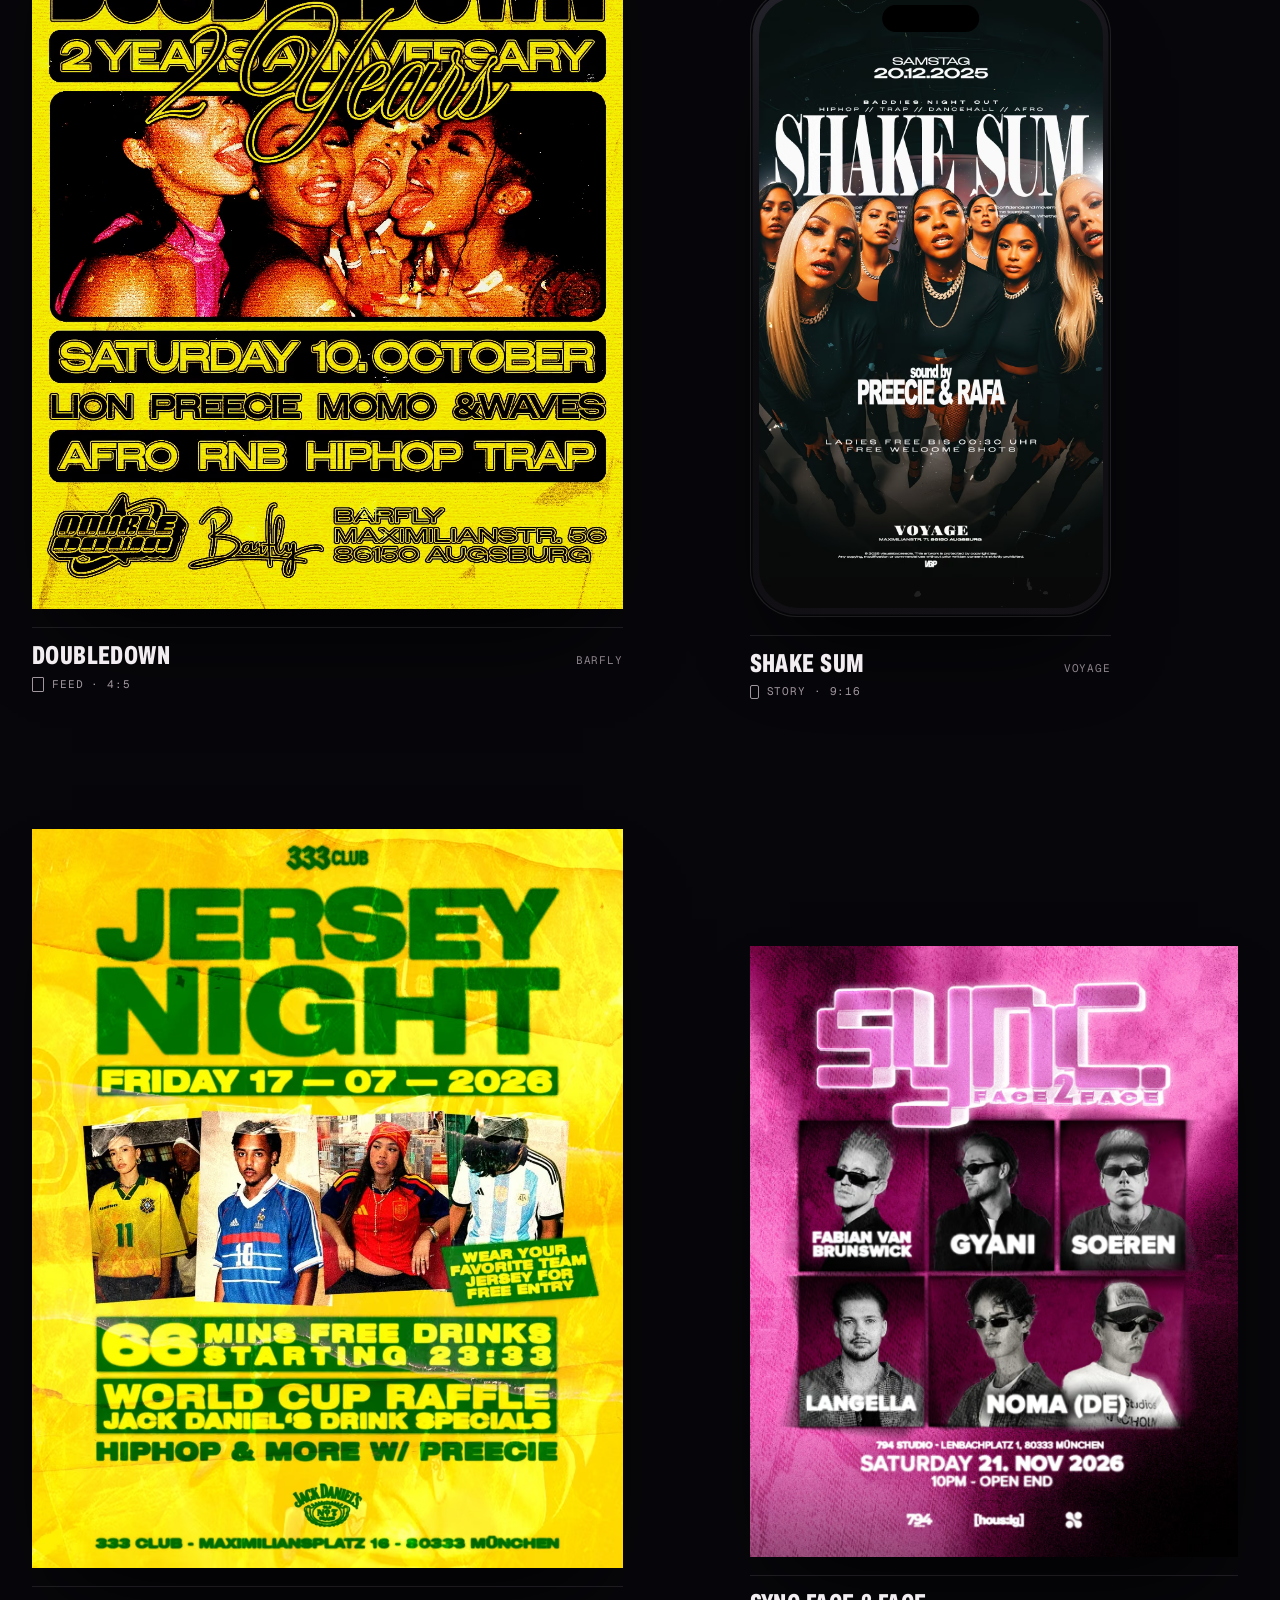
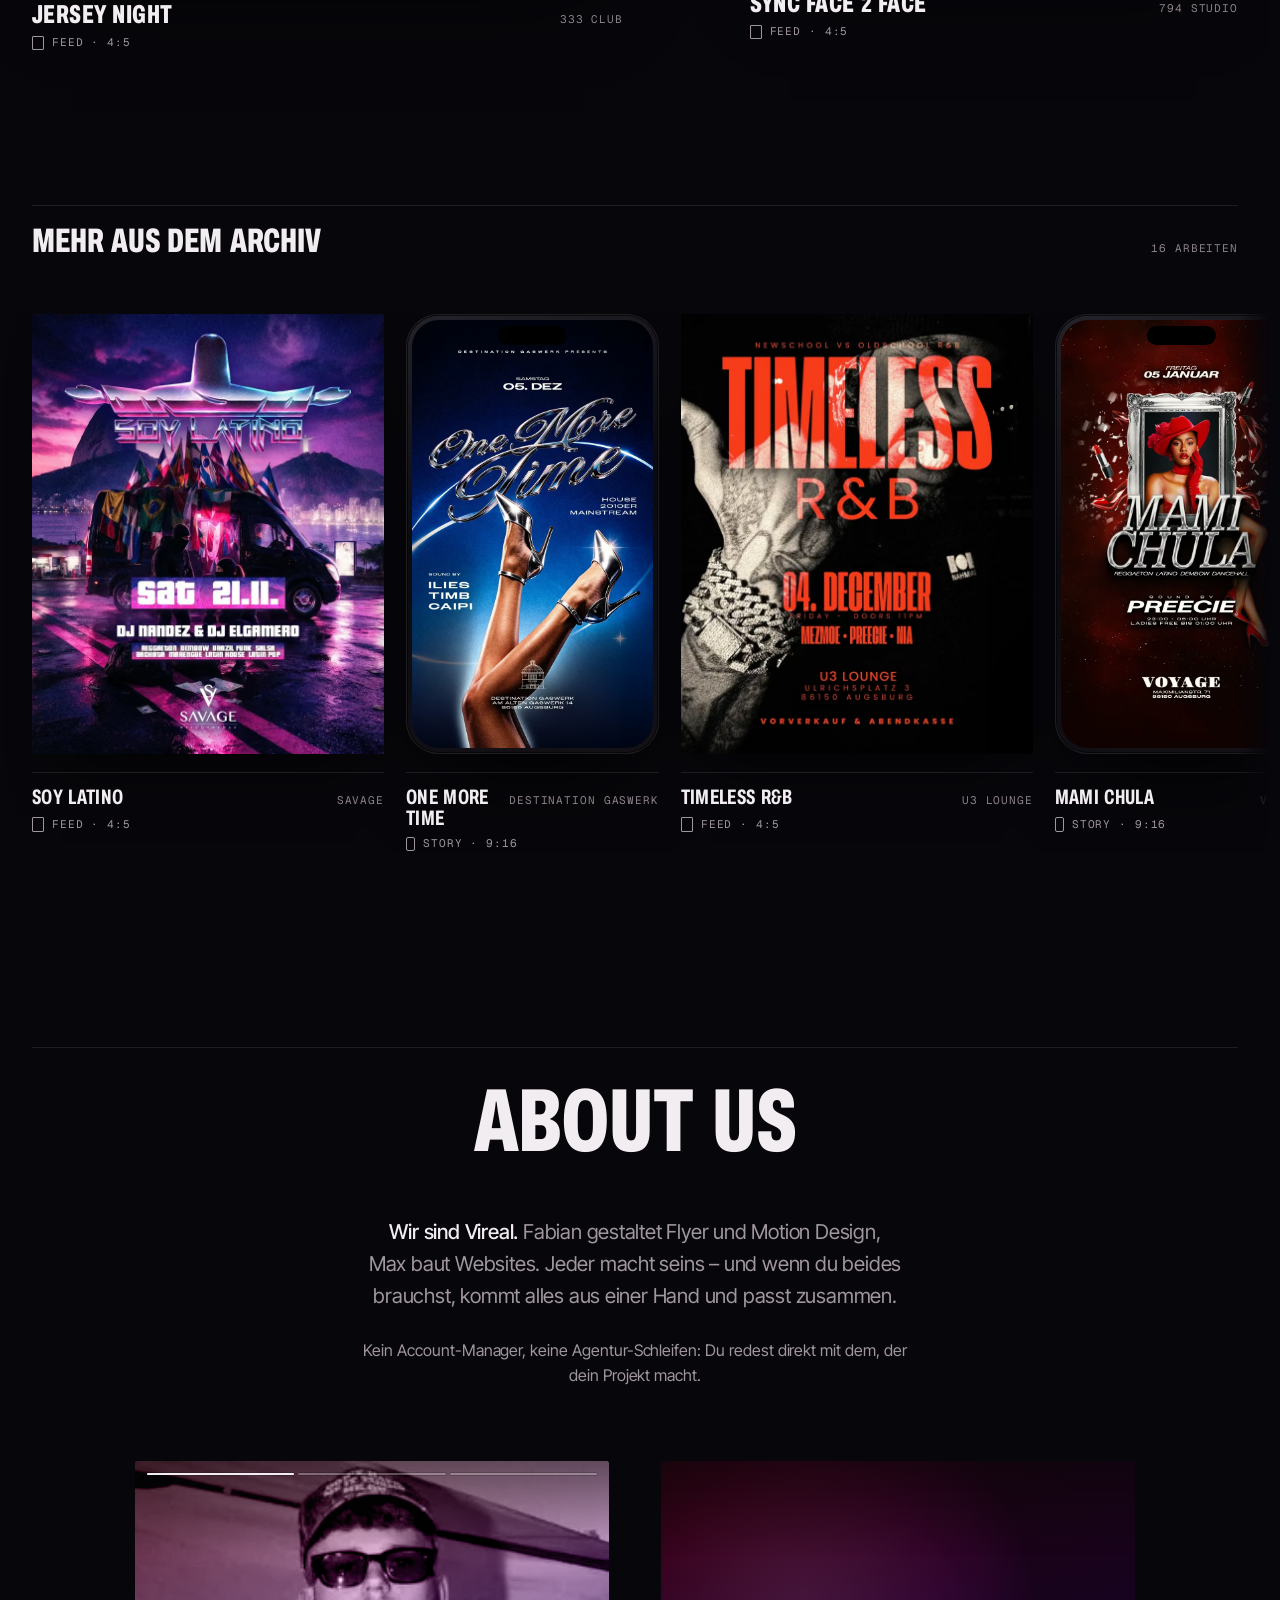
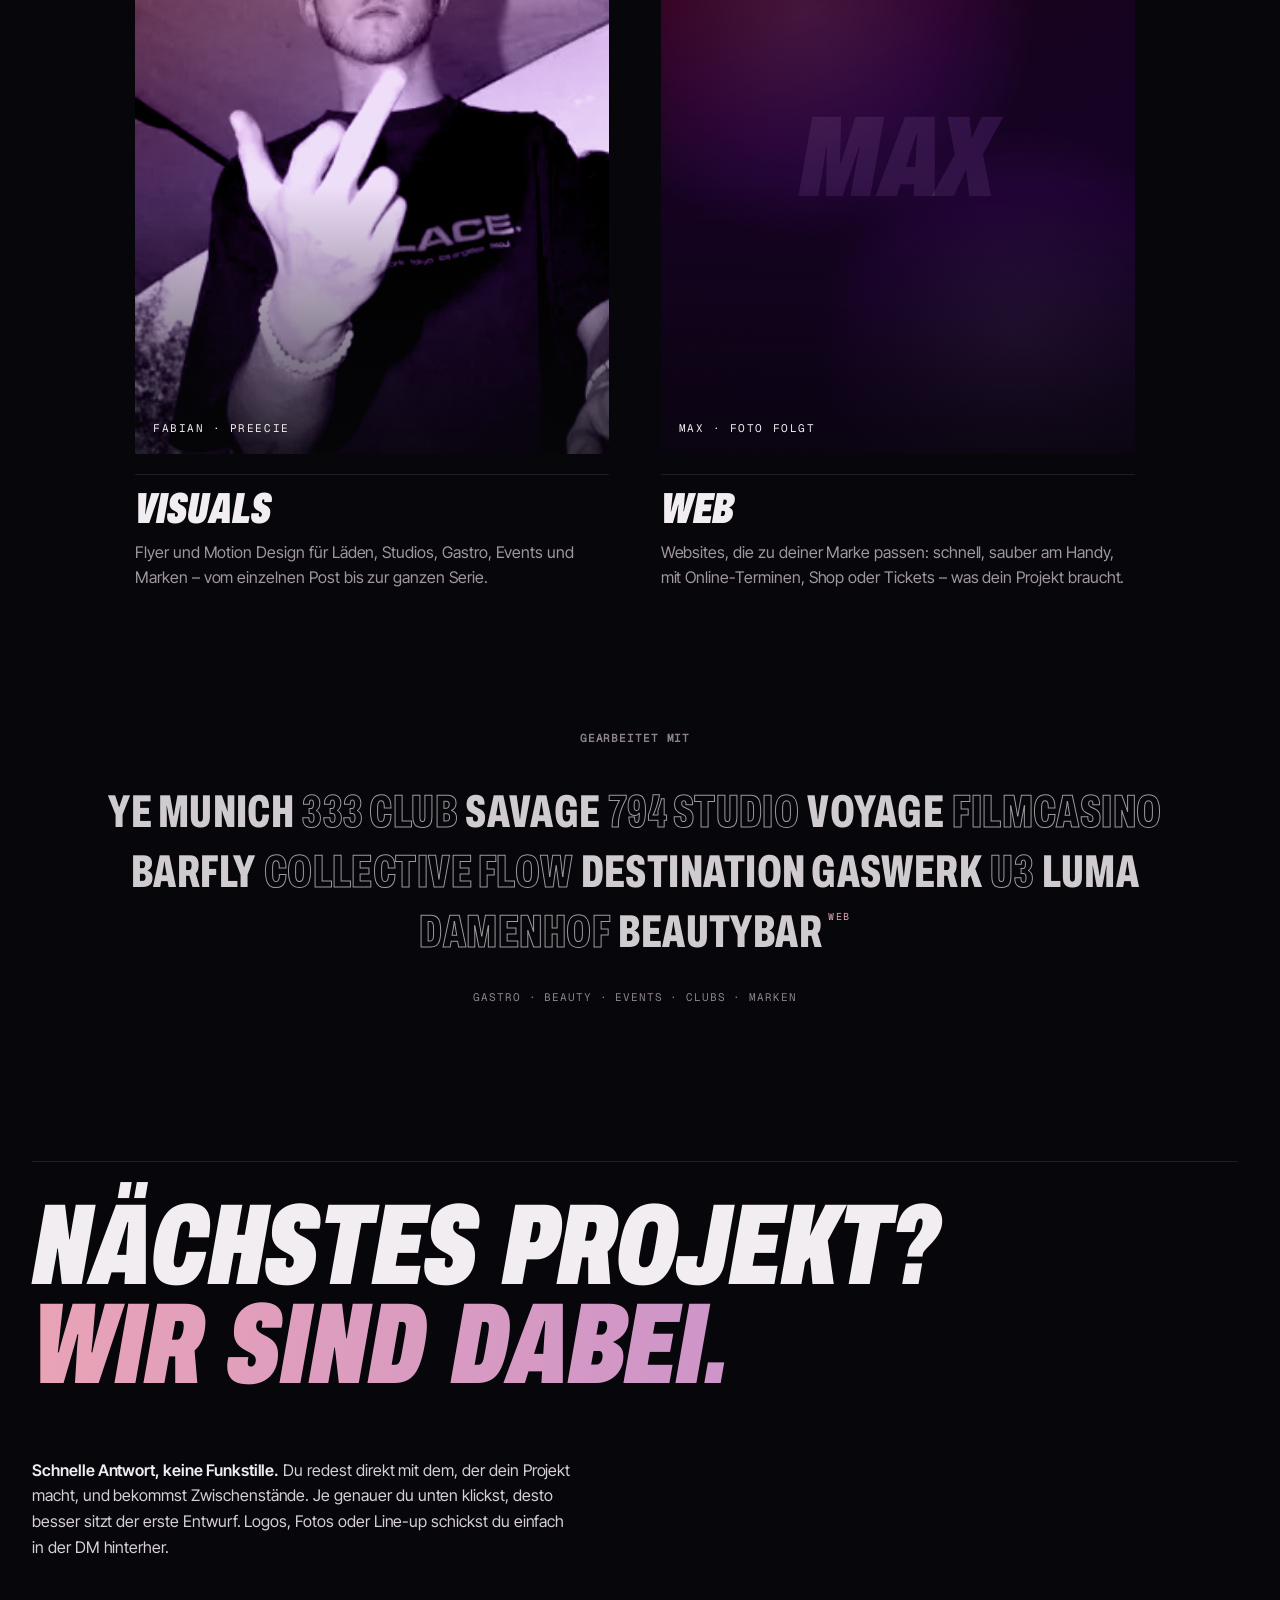
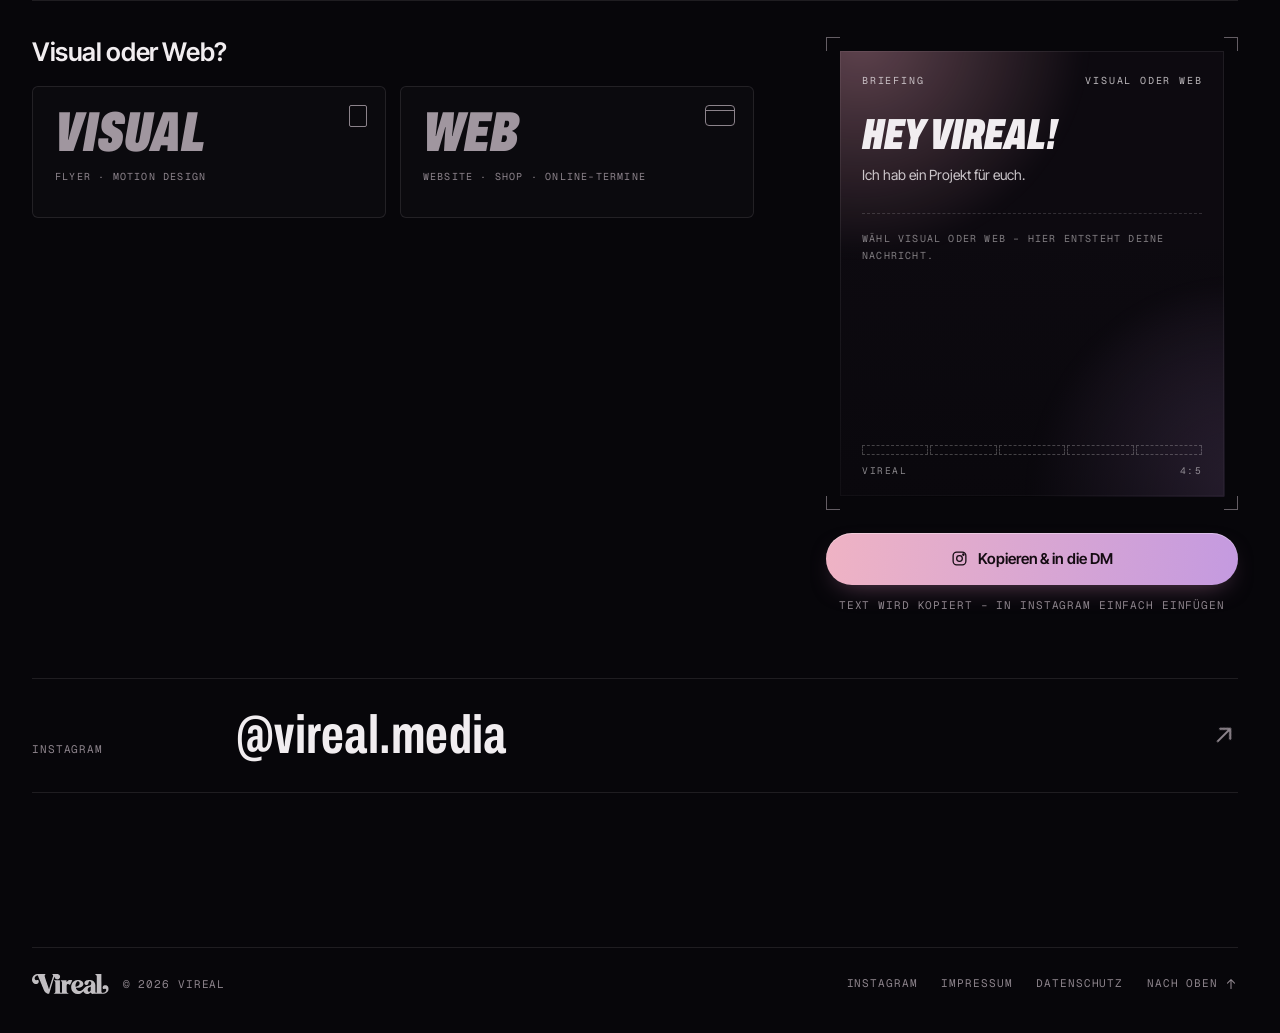
==== commit b645ebab: "Experiment Vireal: Vertrauens-Elemente (Direkt-Einstiege, Flyer-Zusagen, Baukasten-Abschnitt, Web-FA" ====
--- a/index.html
+++ b/index.html
@@ -1487,6 +1487,43 @@
   .statement h1 .h1-sub { margin-top: .32em; font-family: var(--mono); font-style: normal; font-weight: 400; font-stretch: 100%; font-size: .13em; letter-spacing: .34em; color: var(--muted); padding-left: .4em; }
   .statement h1 .h1-sub em { font-style: normal; color: var(--accent); }
   @media (max-width: 640px) { .statement h1 .h1-sub { font-size: .15em; letter-spacing: .28em; padding-left: .3em; } }
+
+  /* ---------- Vertrauen: Zusagen, Direkt-Links, FAQ, Erstgespräch ---------- */
+  .ph { padding: 0 .25em; border-radius: 3px; background: rgba(233,163,182,.18); color: var(--accent); }
+  .direct-links { margin: 18px 0 0 9px; font-size: 14px; color: var(--faint); display: flex; flex-wrap: wrap; align-items: center; gap: 6px 10px; }
+  .direct-links a { color: var(--muted); text-decoration: none; border-bottom: 1px solid rgba(241,237,240,.25); padding-bottom: 1px; transition: color .25s, border-color .25s; }
+  @media (hover: hover) { .direct-links a:hover { color: var(--text); border-color: var(--accent); } }
+  .promise { display: flex; flex-wrap: wrap; justify-content: center; gap: 12px 0; margin: -28px auto 72px; padding: 0; list-style: none; max-width: 760px; }
+  .promise li { flex: 1 1 200px; display: grid; justify-items: center; gap: 6px; padding: 0 20px; text-align: center; }
+  .promise li + li { border-left: 1px solid var(--line); }
+  .promise b { font-size: 13px; font-weight: 500; color: var(--faint); }
+  .promise li > span { font-size: 16px; color: var(--text); }
+  .diy, .faq { margin-top: 120px; padding-top: 48px; border-top: 1px solid var(--line); row-gap: 24px; }
+  .diy-t, .faq-t { grid-column: 1 / 6; margin: 0; font-family: var(--sans); font-weight: 600; font-size: clamp(26px, 2.6vw, 36px); line-height: 1.12; letter-spacing: -.02em; color: var(--text); text-wrap: balance; }
+  .diy-b, .faq-list { grid-column: 7 / 13; min-width: 0; }
+  .diy-b p { margin: 0 0 24px; font-size: 17px; line-height: 1.6; color: var(--body); }
+  .as-link { display: inline-flex; align-items: center; text-decoration: none; }
+  .faq-list details { border-bottom: 1px solid var(--line); }
+  .faq-list details:first-child { border-top: 1px solid var(--line); }
+  .faq-list summary { position: relative; display: block; padding: 20px 40px 20px 0; font-size: 17px; font-weight: 500; color: var(--text); cursor: pointer; list-style: none; }
+  .faq-list summary::-webkit-details-marker { display: none; }
+  .faq-list summary::after { content: "+"; position: absolute; right: 4px; top: 50%; transform: translateY(-50%); font: 400 22px/1 var(--sans); color: var(--accent); transition: transform .35s var(--ease); }
+  .faq-list details[open] summary::after { transform: translateY(-50%) rotate(45deg); }
+  .faq-list summary:focus-visible { outline: 2px solid var(--accent); outline-offset: 2px; border-radius: 2px; }
+  .faq-list details p { margin: 0 0 22px; max-width: 36em; font-size: 16px; line-height: 1.6; color: var(--muted); }
+  .talk { margin: 80px 0 0; text-align: center; font-size: 16px; color: var(--muted); }
+  .talk a { display: inline-flex; align-items: center; gap: 6px; color: var(--text); text-decoration: none; border-bottom: 1px solid var(--accent); padding-bottom: 2px; }
+  .talk a svg { width: 15px; height: 15px; }
+  .about-direct { grid-column: 1 / 13; justify-self: center; margin: 26px 0 0; max-width: 34em; text-align: center; font-size: 16px; color: var(--muted); }
+  @media (max-width: 960px) { .diy-t, .faq-t, .diy-b, .faq-list { grid-column: 1 / 13; } }
+  @media (max-width: 640px) {
+    .promise { margin: -12px auto 56px; gap: 18px 0; }
+    .promise li { flex: 1 1 33%; padding: 0 8px; }
+    .promise b { font-size: 12px; } .promise li > span { font-size: 14px; }
+    .diy, .faq { margin-top: 88px; padding-top: 36px; }
+    .diy-b .case-btn { width: 100%; justify-content: center; }
+    .talk { margin-top: 64px; display: grid; gap: 8px; justify-items: center; }
+  }
 </style>
 </head>
 <body>
@@ -1572,6 +1609,7 @@
             <span class="cs-in"><small class="mono">Anfrage · Visual &amp; Web</small><b>Projekt anfragen</b></span>
             <span class="cs-arr" aria-hidden="true"><svg viewBox="0 0 24 24"><path d="M5 12h13M13 6l6 6-6 6" fill="none" stroke="currentColor" stroke-width="1.8" stroke-linecap="round" stroke-linejoin="round"/></svg></span>
           </a>
+          <p class="direct-links">Direkt zu: <a href="#kontakt" data-pick="visual">Flyer &amp; Motion</a><span aria-hidden="true">·</span><a href="#kontakt" data-pick="web">Website</a></p>
         </div>
       </div>
     </div>
@@ -1597,6 +1635,12 @@
       </div>
 
       <div class="cat-panel" id="p-flyer" role="tabpanel" aria-labelledby="tab-flyer">
+        <!-- Zusagen für Flyer: Zahlen mit Fabi abstimmen (class="ph" = noch offen) -->
+        <ul class="promise" aria-label="So arbeiten wir bei Flyern">
+          <li><b>Erster Entwurf</b><span>in <span class="ph">3</span> Werktagen</span></li>
+          <li><b>Korrekturen</b><span><span class="ph">2</span> Runden inklusive</span></li>
+          <li><b>Du bekommst</b><span>Feed, Story &amp; Druckdatei</span></li>
+        </ul>
         <div class="featured grid12">
           <figure data-sector="Club &amp; Event"><button type="button" class="flyer" style="--ph:#484c4e" aria-haspopup="dialog"><picture><source srcset="img/ye-winter-tour.avif" type="image/avif"><img src="img/ye-winter-tour.webp" alt="Flyer Winter Tour, YE Munich" width="1080" height="1350" decoding="async" fetchpriority="low"></picture><span class="sr-only"> – groß ansehen</span></button><figcaption class="cap"><span class="t">Winter Tour</span><span class="meta mono">YE Munich</span></figcaption></figure>
           <figure data-sector="Club &amp; Event" data-series="img/ye-winter-opening-2.webp, img/ye-winter-opening-3.webp, img/ye-winter-opening-4.webp"><button type="button" class="flyer" style="--ph:#3f454b" aria-haspopup="dialog"><picture><source srcset="img/ye-winter-opening.avif" type="image/avif"><img src="img/ye-winter-opening.webp" alt="Flyer Winter Opening, YE Munich" width="1080" height="1350" fetchpriority="low" decoding="async"></picture><span class="sr-only"> – groß ansehen</span></button><figcaption class="cap"><span class="t">Winter Opening</span><span class="meta mono">YE Munich</span></figcaption></figure>
@@ -1668,6 +1712,29 @@
           </div>
         </article>
         <p class="web-next">Weitere Projekte gehen gerade online.</p>
+
+        <!-- Für alle, die es schon selbst versucht haben -->
+        <div class="diy grid12">
+          <h3 class="diy-t">Selbst mit Baukasten gebaut – und nicht happy?</h3>
+          <div class="diy-b">
+            <p>Passiert den meisten. Schick uns den Link: Wir übernehmen deine Inhalte, machen daraus eine Seite, die nach dir aussieht, schnell lädt und am Handy funktioniert – und kümmern uns um Domain, Hosting und E-Mail.</p>
+            <a class="case-btn as-link" href="#kontakt" data-pick="web">Website anfragen</a>
+          </div>
+        </div>
+
+        <!-- FAQ Web: Antworten mit Max abstimmen (class="ph" = Zahl noch offen) -->
+        <div class="faq grid12">
+          <h3 class="faq-t">Häufige Fragen</h3>
+          <div class="faq-list">
+            <details><summary>Was kostet eine Website?</summary><p>Kommt auf Umfang und Funktionen an – ein One-Pager ist etwas ganz anderes als ein Shop. Nach deiner Anfrage bekommst du ein klares Angebot mit festem Preis, ohne versteckte Kosten.</p></details>
+            <details><summary>Wie lange dauert das?</summary><p>Den ersten Entwurf siehst du nach etwa <span class="ph">2</span> Wochen. Wie schnell die Seite online geht, hängt vor allem davon ab, wann Texte und Fotos da sind – dabei helfen wir dir.</p></details>
+            <details><summary>Ich habe keine Texte und Fotos – geht das trotzdem?</summary><p>Ja. Das ist sogar der Normalfall. Texte schreiben wir auf Wunsch mit dir zusammen, Fotos und Videos kann Fabi machen.</p></details>
+            <details><summary>Wer kümmert sich um Domain, Hosting und E-Mail?</summary><p>Wir. Domain, Hosting, sichere Verbindung (https) und deine E-Mail-Adresse richten wir ein – du musst dich um nichts Technisches kümmern.</p></details>
+            <details><summary>Und wenn später was geändert werden muss?</summary><p>Schreib uns kurz, wir passen es an – ohne Ticketsystem und Warteschleife. Auf Wunsch gibt es ein monatliches Pflege-Paket, dann ist alles abgedeckt.</p></details>
+          </div>
+        </div>
+
+        <p class="talk"><span>Lieber erst kurz reden?</span> <a href="https://ig.me/m/vireal.media" target="_blank" rel="noopener">15 Minuten Erstgespräch, kostenlos<svg viewBox="0 0 24 24" aria-hidden="true"><path d="M7 17L17 7M9 7h8v8" fill="none" stroke="currentColor" stroke-width="1.8" stroke-linecap="round" stroke-linejoin="round"/></svg><span class="sr-only"> (Instagram, neuer Tab)</span></a></p>
       </div>
     </div>
   </section>
@@ -1678,6 +1745,7 @@
       <header class="sec-head grid12"><h2 id="h-ueber" lang="en">About us</h2></header>
       <div class="grid12">
         <p class="about-lead reveal"><strong>Wir sind Vireal.</strong> Fabian gestaltet Flyer und Motion Design, Max baut Websites. Jeder macht seins – und wenn du beides brauchst, kommt alles aus einer Hand und passt zusammen.</p>
+        <p class="about-direct reveal">Kein Account-Manager, keine Agentur-Schleifen: Du redest direkt mit dem, der dein Projekt macht.</p>
         <div class="crew reveal">
           <article class="member">
             <figure class="about-photo" aria-roledescription="Slideshow" aria-label="Fotos von Fabian"><img src="img/fabian-5.webp" alt="Fabian alias Preecie" width="284" height="355" decoding="async" fetchpriority="low" class="on"><img src="img/fabian-4.webp" alt="" width="526" height="658" decoding="async" loading="lazy"><img src="img/fabian-7.webp" alt="" width="533" height="666" decoding="async" loading="lazy"><span class="ap-bars" aria-hidden="true"><i></i><i></i><i></i></span><button type="button" class="ap-nav prev" aria-label="Vorheriges Foto"></button><button type="button" class="ap-nav next" aria-label="Nächstes Foto"></button><figcaption>Fabian · Preecie</figcaption></figure>
@@ -1706,7 +1774,7 @@
     <div class="container">
       <header class="sec-head grid12 contact-head"><h2 id="h-kontakt" class="contact-title">Nächstes Projekt? <em>Wir sind dabei.</em></h2></header>
       <div class="grid12 contact-body">
-        <p class="contact-note reveal"><strong>Schnelle Antwort.</strong> Wähl Visual oder Web und klick dir zusammen, was du brauchst. Daraus wird eine fertige Nachricht, und wir wissen sofort, was Sache ist. Logos, Fotos oder Line-up schickst du einfach in der DM hinterher.</p>
+        <p class="contact-note reveal"><strong>Schnelle Antwort, keine Funkstille.</strong> Du redest direkt mit dem, der dein Projekt macht, und bekommst Zwischenstände. Je genauer du unten klickst, desto besser sitzt der erste Entwurf. Logos, Fotos oder Line-up schickst du einfach in der DM hinterher.</p>
 
         <!-- Anfrage-Baukasten: alles bleibt im Browser, nichts wird gesendet oder gespeichert. Ergebnis = Text für die Instagram-DM. -->
         <div class="brief reveal" id="brief">
@@ -2401,6 +2469,7 @@
         return v ? r[0] + ': ' + v : '';
       })).filter(Boolean).join('\n');
     }
+    window.__vbpMode = function (m) { setMode(m); };
     function setMode(m) {
       mode = m;
       b.querySelectorAll('.mode').forEach(function (x) { x.setAttribute('aria-checked', x.getAttribute('data-mode') === m ? 'true' : 'false'); x.tabIndex = x.getAttribute('data-mode') === m || !m ? 0 : -1; });
@@ -2587,6 +2656,13 @@
       setTimeout(function () { c.classList.remove('go'); }, 1200); } }, { threshold: .9 });
     io.observe(c);
   })();
+</script>
+<script>
+  /* „Direkt zu: Flyer / Website“: wählt in der Anfrage Visual oder Web vor und springt hin */
+  document.addEventListener('click', function (e) {
+    var a = e.target.closest && e.target.closest('[data-pick]'); if (!a) return;
+    if (window.__vbpMode) window.__vbpMode(a.getAttribute('data-pick'));
+  });
 </script>
 <script>
   /* Hero am Handy: Visual / Web wischbar, Balken zeigen die Position */
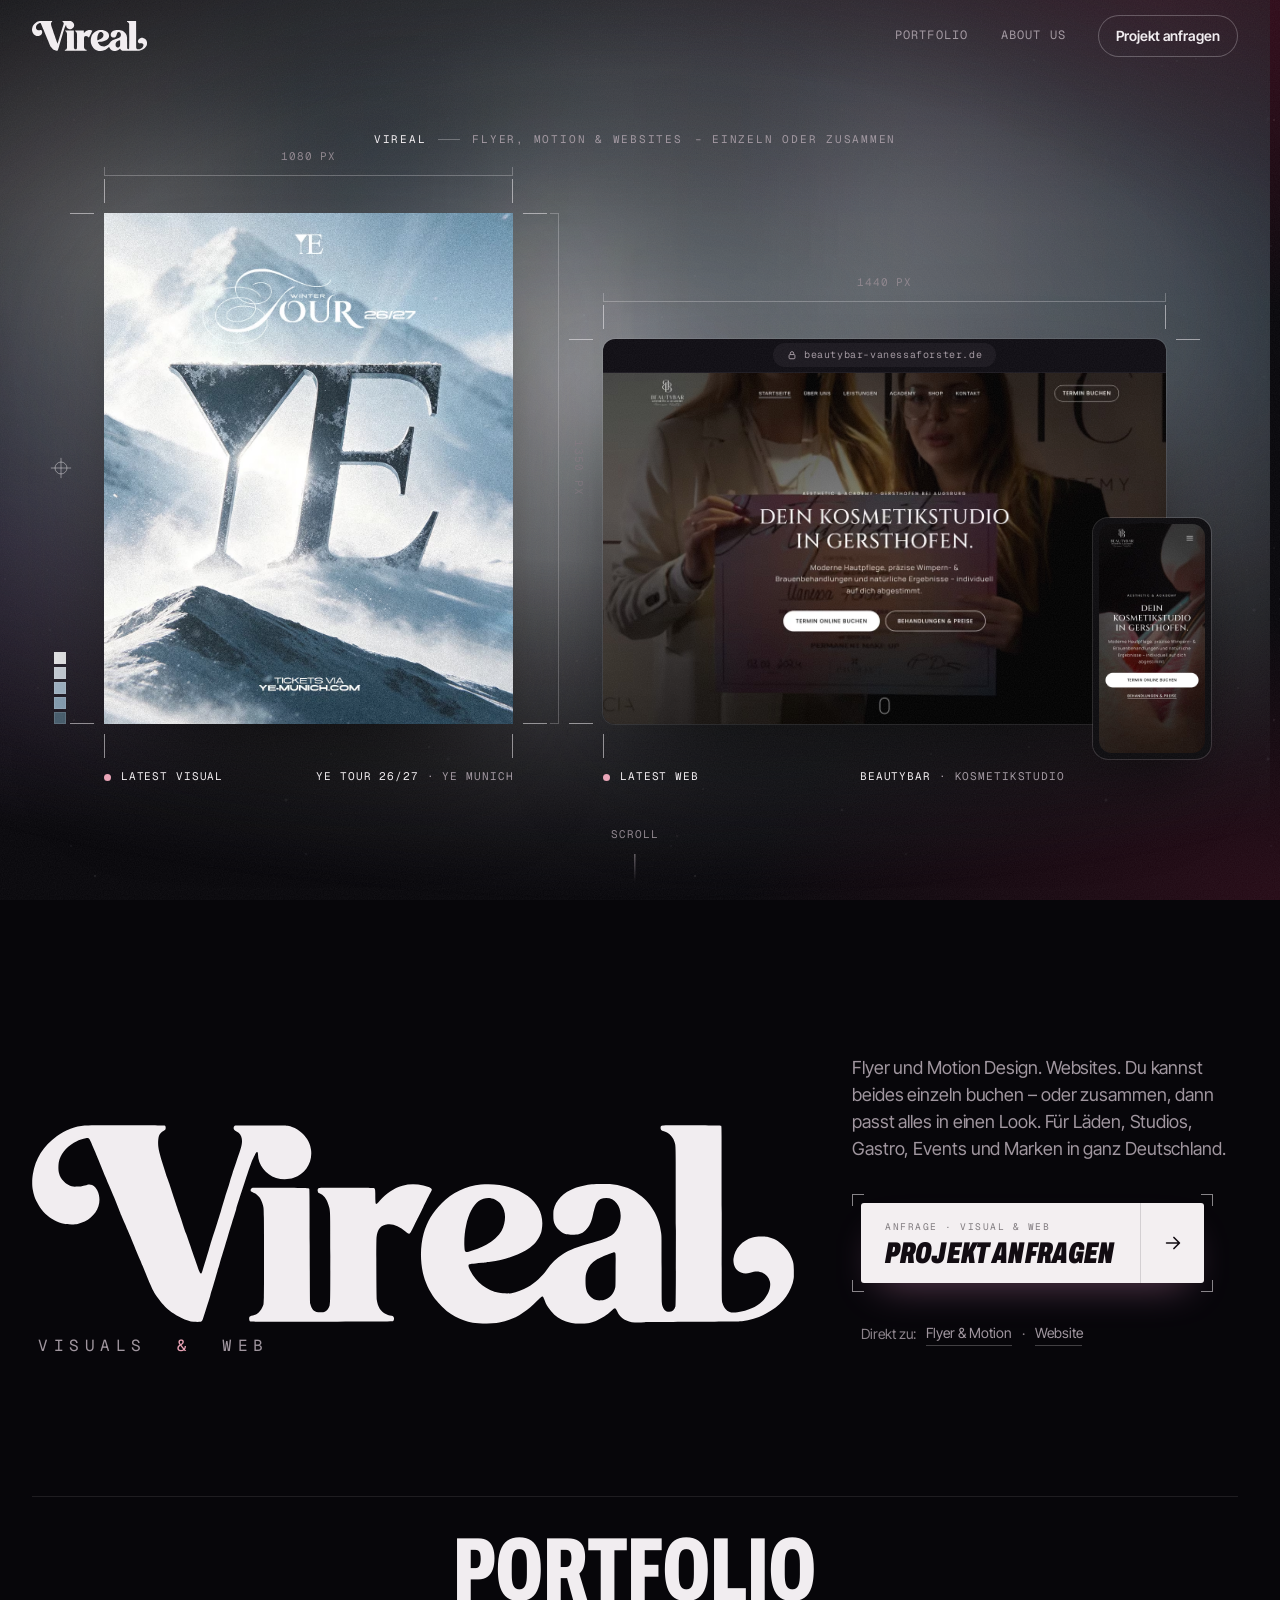
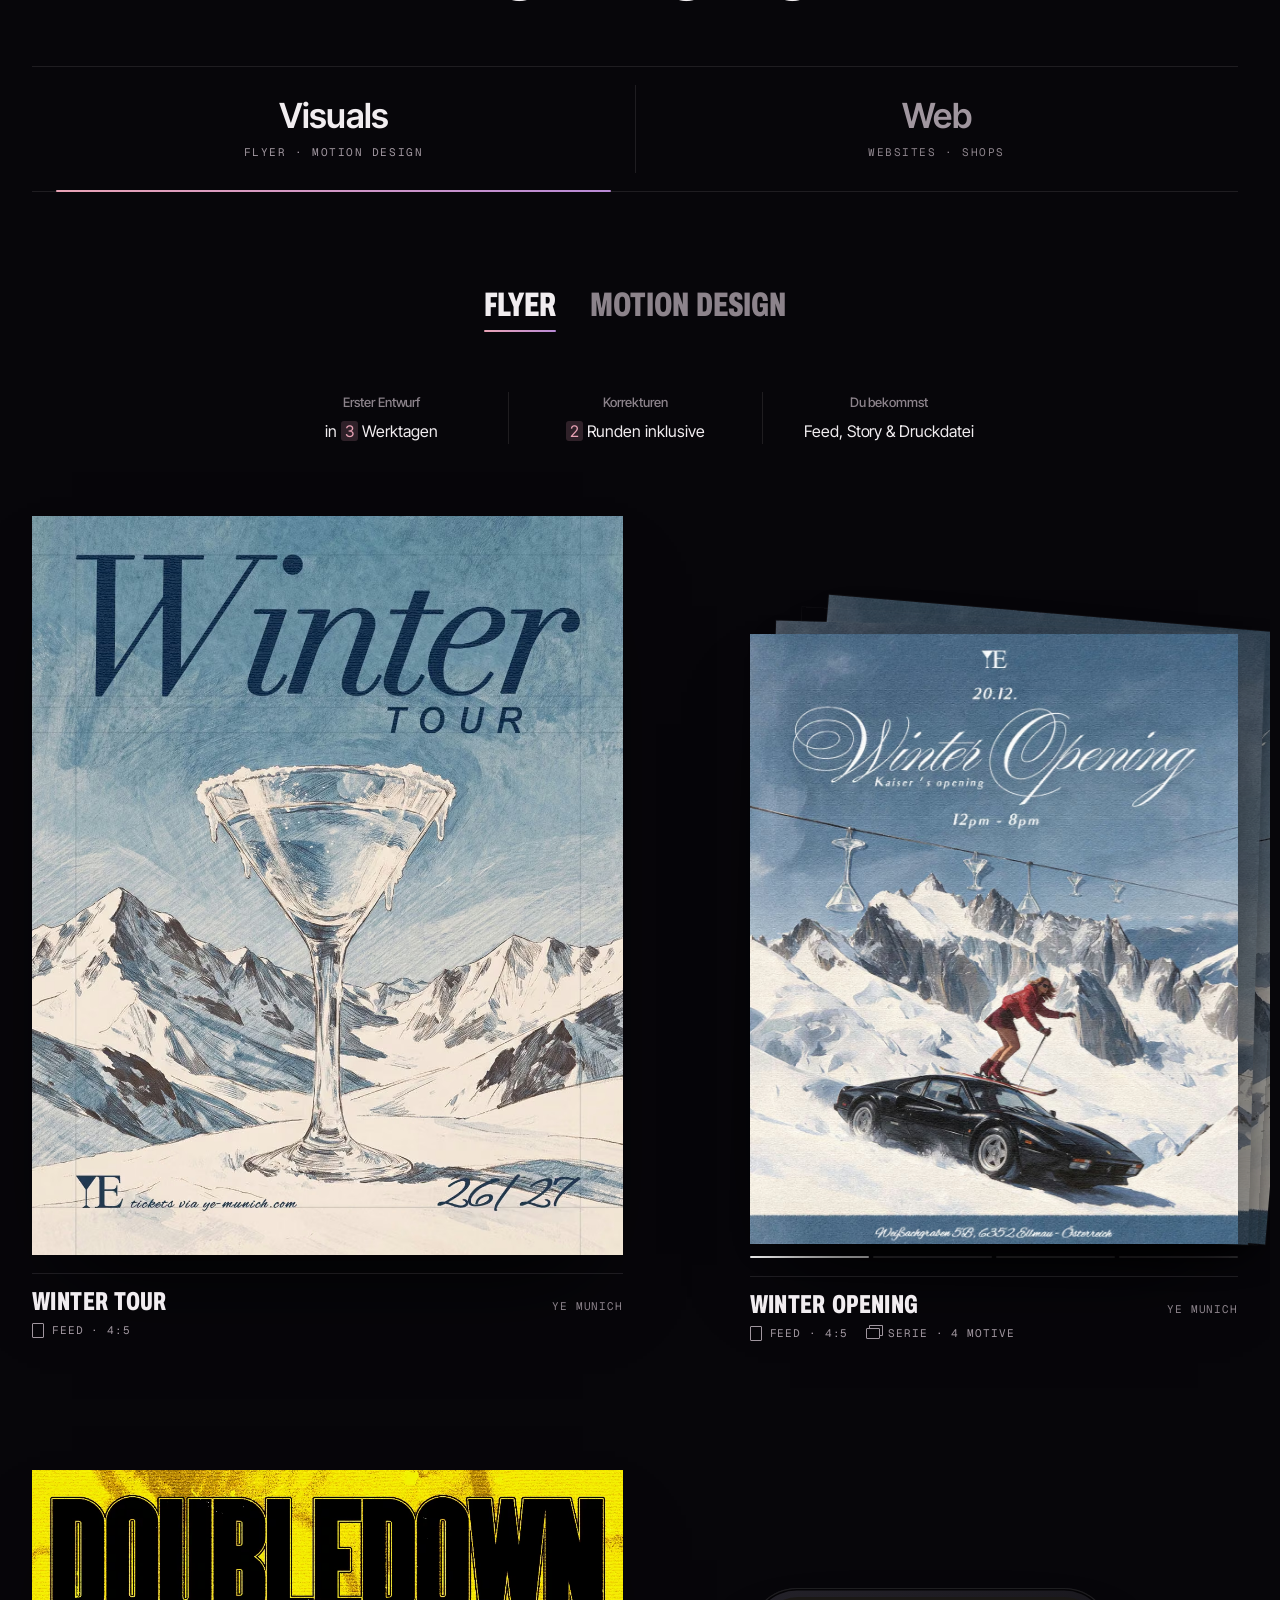
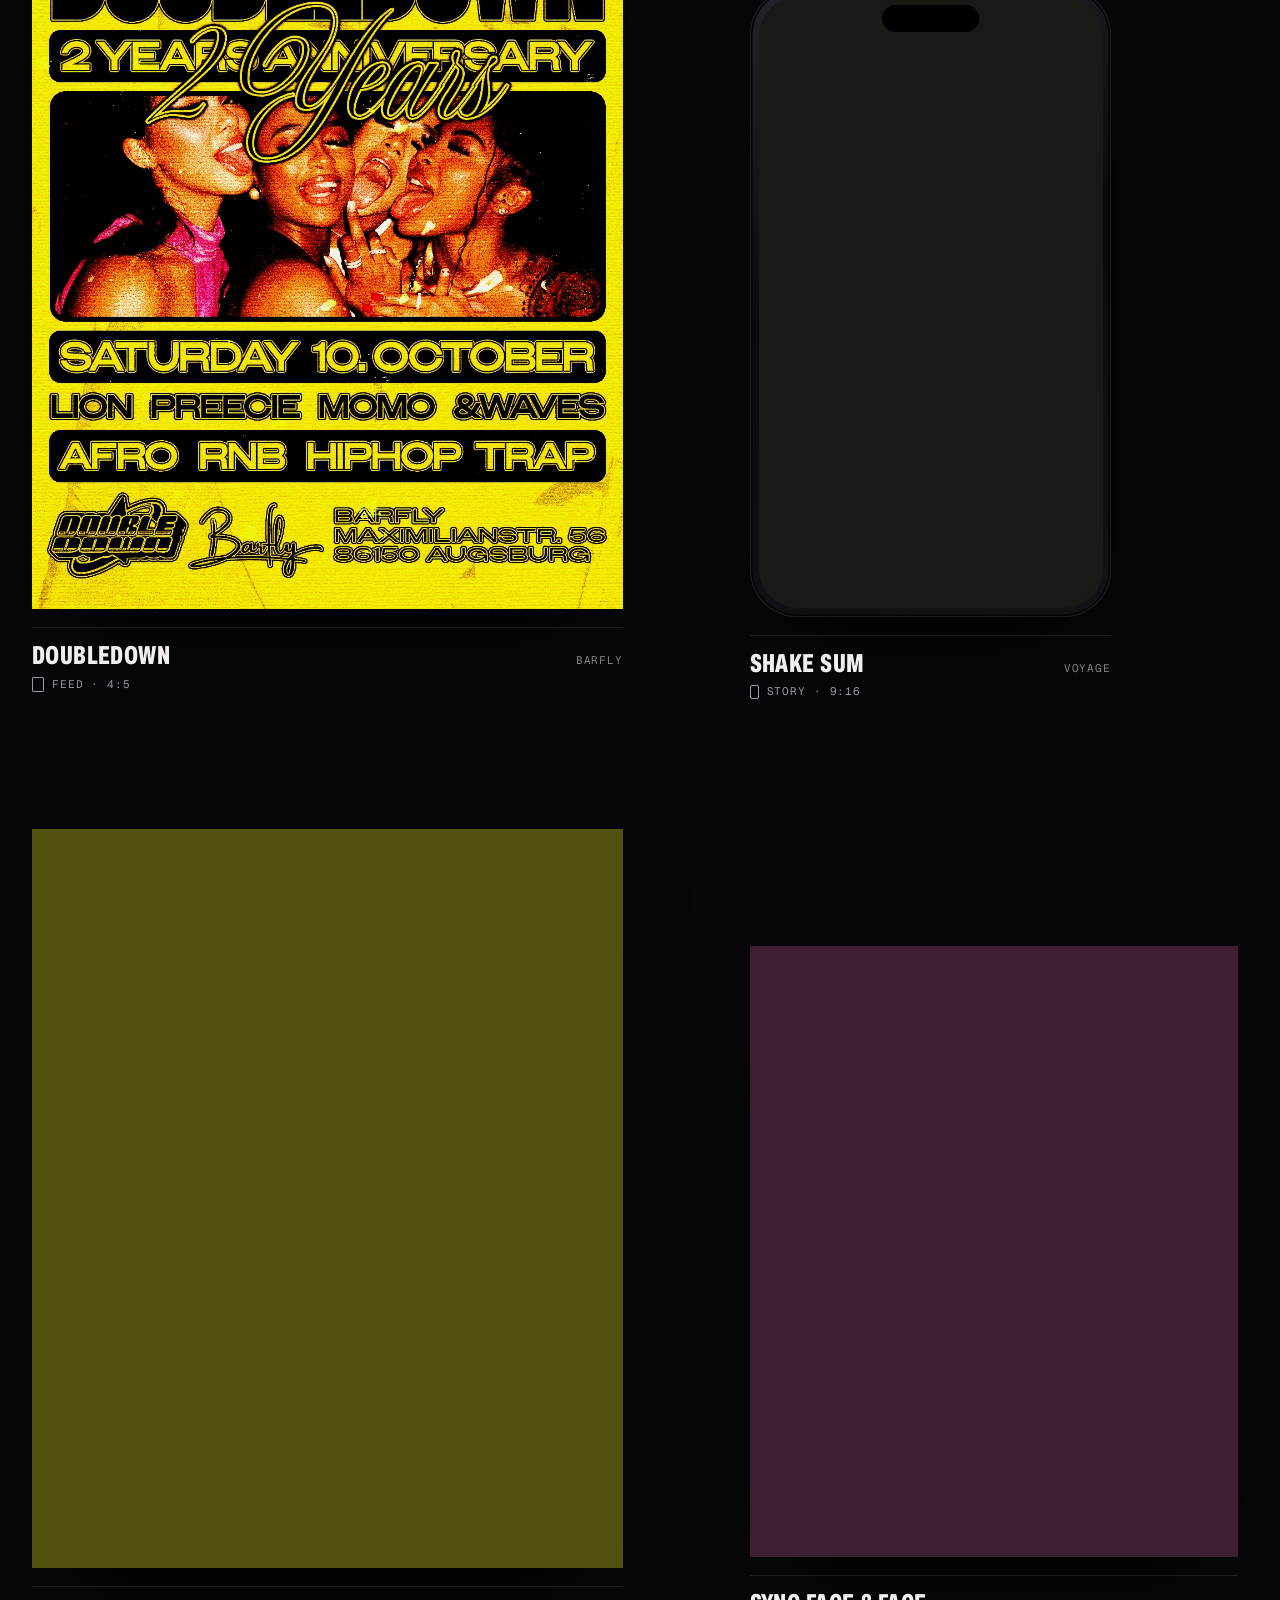
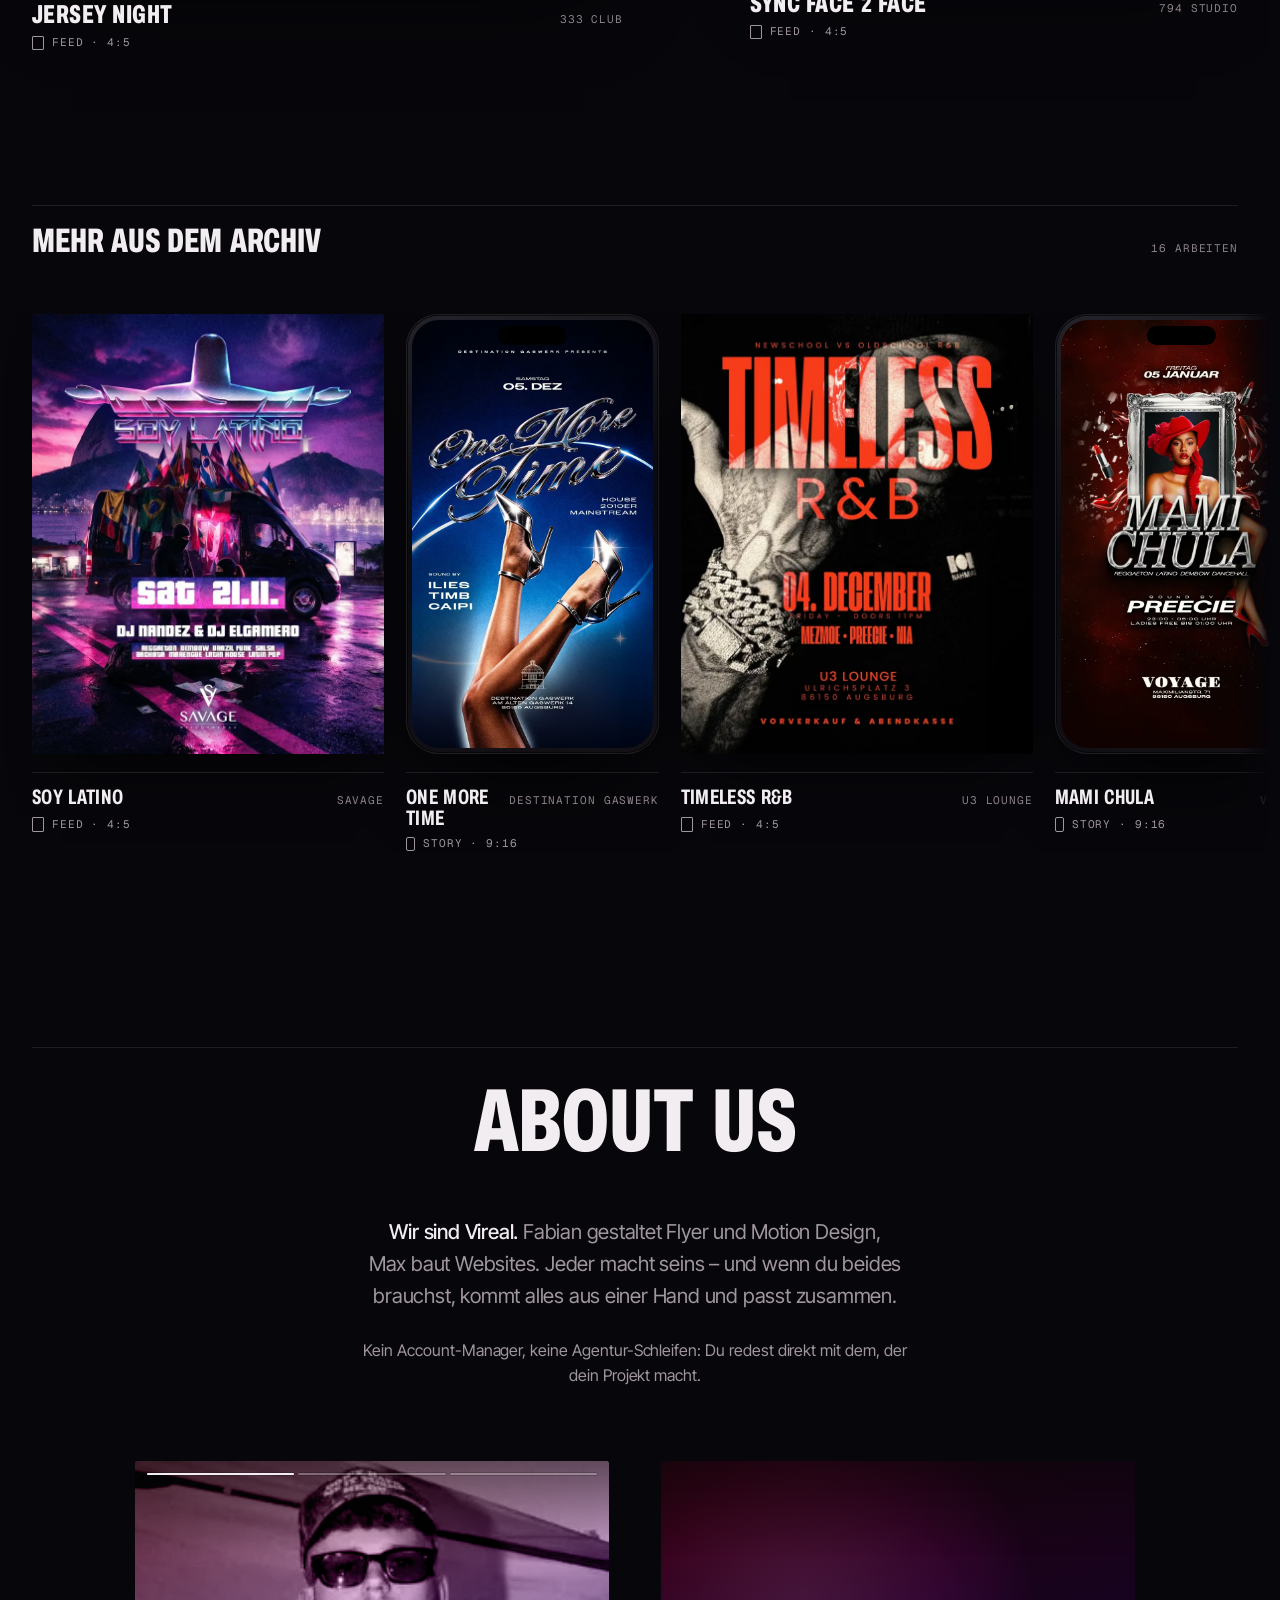
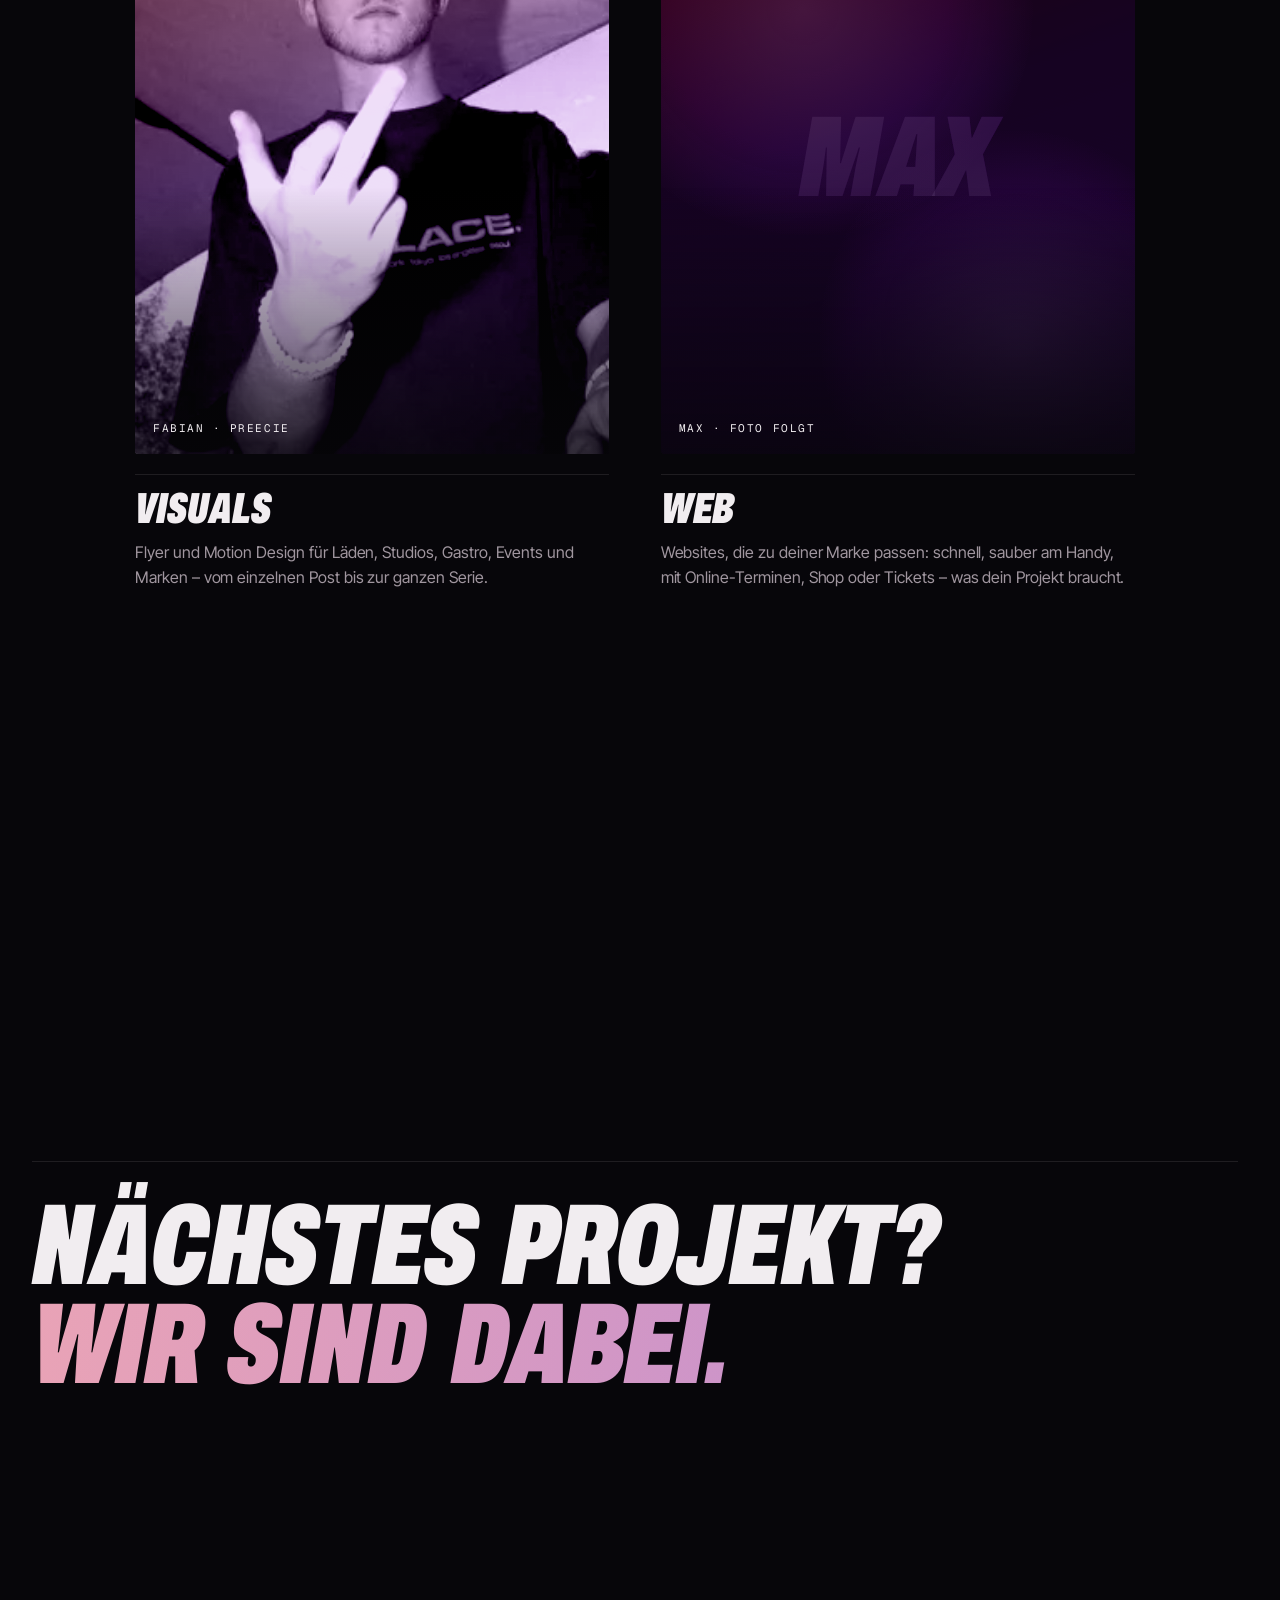
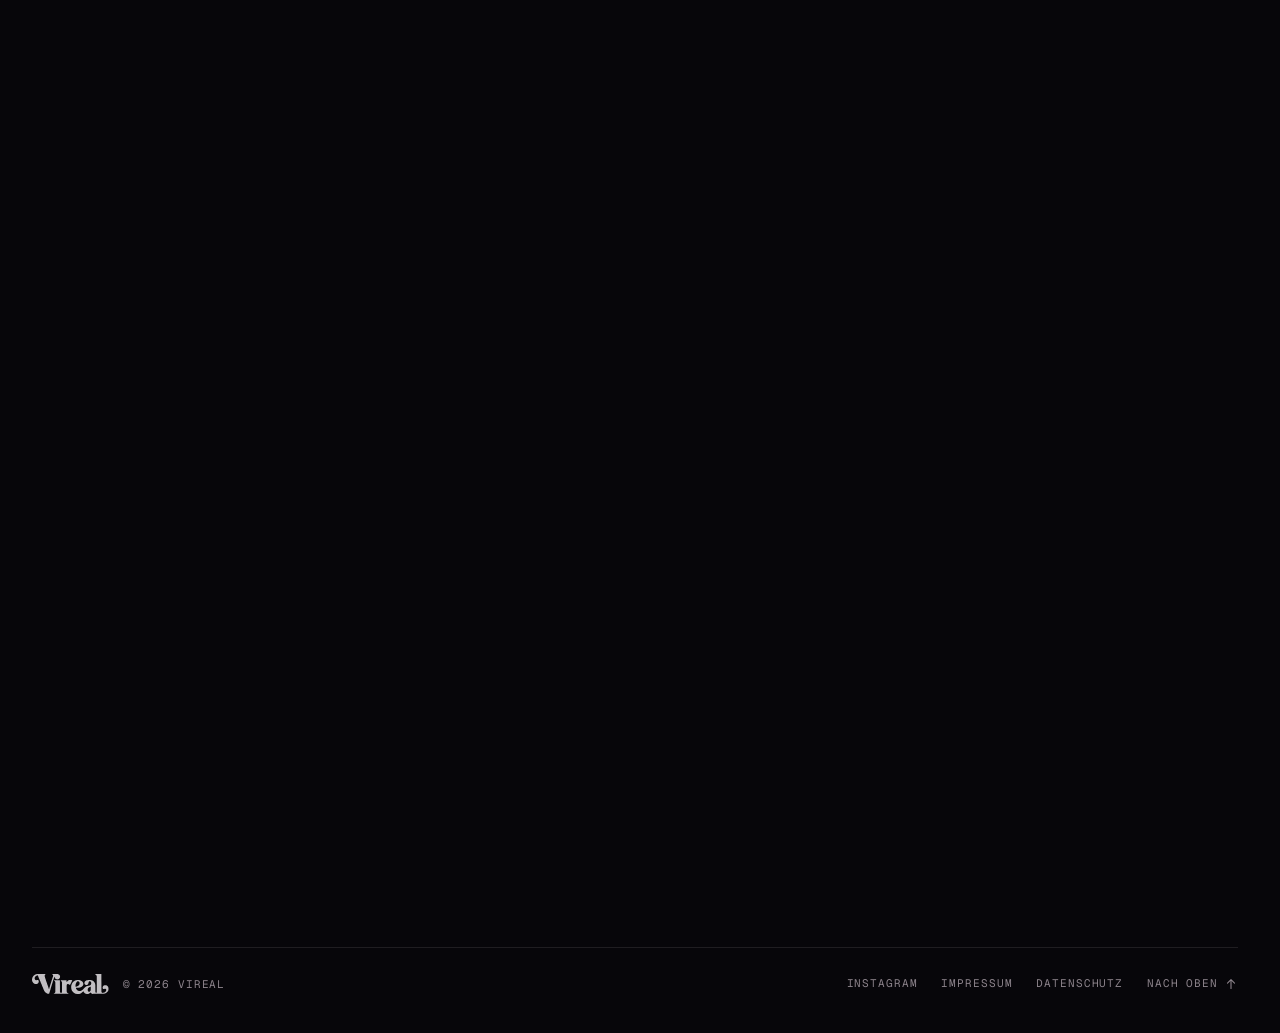
==== commit 036889b7: "Experiment Vireal: Freitext für eigene Ideen + Option 'Was anderes' in der Anfrage Co-Authored-By: C" ====
--- a/index.html
+++ b/index.html
@@ -1524,6 +1524,11 @@
     .diy-b .case-btn { width: 100%; justify-content: center; }
     .talk { margin-top: 64px; display: grid; gap: 8px; justify-items: center; }
   }
+
+  .brief-idea textarea { display: block; width: 100%; min-height: 96px; padding: 12px 0; border: 0; border-bottom: 1px solid var(--line-strong); border-radius: 0; background: transparent;
+    color: var(--text); font: 400 17px/1.55 var(--sans); resize: none; overflow: hidden; }
+  .brief-idea textarea::placeholder { color: var(--faint); opacity: .75; }
+  .brief-idea textarea:focus { outline: none; border-bottom-color: var(--accent); }
 </style>
 </head>
 <body>
@@ -1790,7 +1795,7 @@
             <fieldset class="brief-q">
               <legend><span class="q-t">Was brauchst du?</span><span class="q-count mono" aria-live="polite"></span></legend>
               <div class="chips" data-key="was">
-                <button type="button" class="chip tw" aria-pressed="false">Flyer</button><button type="button" class="chip tw" aria-pressed="false">Motion</button><button type="button" class="chip tw" aria-pressed="false">Flyer-Serie</button>
+                <button type="button" class="chip tw" aria-pressed="false">Flyer</button><button type="button" class="chip tw" aria-pressed="false">Motion</button><button type="button" class="chip tw" aria-pressed="false">Flyer-Serie</button><button type="button" class="chip tw" aria-pressed="false">Was anderes</button>
               </div>
             </fieldset>
             <fieldset class="brief-q q-visual">
@@ -1835,7 +1840,7 @@
             <fieldset class="brief-q">
               <legend><span class="q-t">Was muss sie können?</span><span class="q-count mono" aria-live="polite"></span></legend>
               <div class="chips tgs" data-key="funktionen">
-                <button type="button" class="chip ut" aria-pressed="false"><span>Online-Termine</span><i class="tg" aria-hidden="true"></i></button><button type="button" class="chip ut" aria-pressed="false"><span>Online-Shop</span><i class="tg" aria-hidden="true"></i></button><button type="button" class="chip ut" aria-pressed="false"><span>Tickets &amp; Events</span><i class="tg" aria-hidden="true"></i></button><button type="button" class="chip ut" aria-pressed="false"><span>Galerie / Portfolio</span><i class="tg" aria-hidden="true"></i></button><button type="button" class="chip ut" aria-pressed="false"><span>Speisekarte / Preise</span><i class="tg" aria-hidden="true"></i></button><button type="button" class="chip ut" aria-pressed="false"><span>Anfrage-Formular</span><i class="tg" aria-hidden="true"></i></button><button type="button" class="chip ut" aria-pressed="false"><span>WhatsApp-Button</span><i class="tg" aria-hidden="true"></i></button><button type="button" class="chip ut" aria-pressed="false"><span>Google-Bewertungen</span><i class="tg" aria-hidden="true"></i></button><button type="button" class="chip ut" aria-pressed="false"><span>Instagram-Feed</span><i class="tg" aria-hidden="true"></i></button><button type="button" class="chip ut" aria-pressed="false"><span>Newsletter</span><i class="tg" aria-hidden="true"></i></button><button type="button" class="chip ut" aria-pressed="false"><span>Mehrsprachig</span><i class="tg" aria-hidden="true"></i></button><button type="button" class="chip ut" aria-pressed="false"><span>News / Blog</span><i class="tg" aria-hidden="true"></i></button>
+                <button type="button" class="chip ut" aria-pressed="false"><span>Online-Termine</span><i class="tg" aria-hidden="true"></i></button><button type="button" class="chip ut" aria-pressed="false"><span>Online-Shop</span><i class="tg" aria-hidden="true"></i></button><button type="button" class="chip ut" aria-pressed="false"><span>Tickets &amp; Events</span><i class="tg" aria-hidden="true"></i></button><button type="button" class="chip ut" aria-pressed="false"><span>Galerie / Portfolio</span><i class="tg" aria-hidden="true"></i></button><button type="button" class="chip ut" aria-pressed="false"><span>Speisekarte / Preise</span><i class="tg" aria-hidden="true"></i></button><button type="button" class="chip ut" aria-pressed="false"><span>Anfrage-Formular</span><i class="tg" aria-hidden="true"></i></button><button type="button" class="chip ut" aria-pressed="false"><span>WhatsApp-Button</span><i class="tg" aria-hidden="true"></i></button><button type="button" class="chip ut" aria-pressed="false"><span>Google-Bewertungen</span><i class="tg" aria-hidden="true"></i></button><button type="button" class="chip ut" aria-pressed="false"><span>Instagram-Feed</span><i class="tg" aria-hidden="true"></i></button><button type="button" class="chip ut" aria-pressed="false"><span>Newsletter</span><i class="tg" aria-hidden="true"></i></button><button type="button" class="chip ut" aria-pressed="false"><span>Mehrsprachig</span><i class="tg" aria-hidden="true"></i></button><button type="button" class="chip ut" aria-pressed="false"><span>News / Blog</span><i class="tg" aria-hidden="true"></i></button><button type="button" class="chip ut" aria-pressed="false"><span>Etwas anderes</span><i class="tg" aria-hidden="true"></i></button>
               </div>
             </fieldset>
             <fieldset class="brief-q">
@@ -1873,6 +1878,12 @@
             </fieldset>
             </div>
             <div class="mode-set" data-set="any" hidden>
+            <!-- Freitext für alles, was oben nicht zur Auswahl steht -->
+            <fieldset class="brief-q brief-idea">
+              <legend><span class="q-t" data-v="Deine Idee" data-w="Was sollen wir noch wissen?">Deine Idee</span></legend>
+              <p class="pk-tip" data-v="Was dir vorschwebt – auch wenn's oben nicht dabei war. Ein, zwei Sätze reichen." data-w="Wünsche, Ideen oder Funktionen, die oben fehlen. Ein paar Worte reichen.">Was dir vorschwebt – auch wenn's oben nicht dabei war. Ein, zwei Sätze reichen.</p>
+              <label><span class="sr-only">Deine Idee in eigenen Worten</span><textarea data-key="idee" rows="3" maxlength="600" autocomplete="off" placeholder="z. B. Plakat für unsere Neueröffnung, eher ruhig, mit unserem Ladenhund drauf" data-pv="z. B. Plakat für unsere Neueröffnung, eher ruhig, mit unserem Ladenhund drauf" data-pw="z. B. Kunden sollen Gutscheine online kaufen können"></textarea></label>
+            </fieldset>
             <fieldset class="brief-q">
               <legend><span class="q-t" data-v="Welche Farben?" data-w="Markenfarben">Welche Farben?</span></legend>
               <p class="pk-tip" data-v="Mit Finger oder Maus übers Feld ziehen, dann übernehmen." data-w="Hast du ein Logo, nehmen wir die Farben daraus. Sonst hier wählen: übers Feld ziehen, dann übernehmen.">Mit Finger oder Maus übers Feld ziehen, dann übernehmen.</p>
@@ -2428,8 +2439,8 @@
       var ends = [[L('event'), val('event')], [L('wann'), val('wann')], [L('deadline'), val('deadline')]];
       if (mode === 'web') return [['Ziel', picked('ziel').join(', ')], ['Zielgruppe', picked('zielgruppe').join(', ')], ['Besonders', val('usp')], ['Umfang', picked('umfang').join(', ')],
         ['Funktionen', picked('funktionen').join(', ')], ['Look', picked('look').join(', ')], ['Schon da', picked('material').join(', ')], ['Von euch', picked('service').join(', ')],
-        ['Aktuelle Seite', val('site')], ['Vorbilder', val('refs')], ['Konkurrenz', val('konk')], ['Markenfarben', 'farben']].concat(ends, [['Budget', picked('budget').join(', ')], ['Danach', picked('pflege').join(', ')]]);
-      return r.concat([['Vibe', 'vibe'], ['Inspiration', val('insp')], ['Farben', 'farben']], ends);
+        ['Aktuelle Seite', val('site')], ['Vorbilder', val('refs')], ['Konkurrenz', val('konk')], ['Wünsche', val('idee')], ['Markenfarben', 'farben']].concat(ends, [['Budget', picked('budget').join(', ')], ['Danach', picked('pflege').join(', ')]]);
+      return r.concat([['Vibe', 'vibe'], ['Inspiration', val('insp')], ['Idee', val('idee')], ['Farben', 'farben']], ends);
     }
     function intro() {
       if (mode === 'web') return 'Hey Vireal! Ich brauch eine Website.';
@@ -2571,7 +2582,10 @@
     addBtn.addEventListener('click', addColor);
     window.addEventListener('resize', render, { passive: true });
     render();
-    b.querySelectorAll('input[data-key]').forEach(function (i) { i.addEventListener('input', update); });
+    b.querySelectorAll('input[data-key], textarea[data-key]').forEach(function (i) { i.addEventListener('input', update); });
+    /* Freitext wächst mit */
+    var idea = b.querySelector('textarea[data-key="idee"]');
+    if (idea) idea.addEventListener('input', function () { idea.style.height = 'auto'; idea.style.height = idea.scrollHeight + 2 + 'px'; });
     /* Tastatur: Enter = weiter zum nächsten Feld, im letzten Feld Tastatur zu. Tippen neben die Felder schließt sie ebenfalls (iOS hat bei Textfeldern sonst keinen Ausweg). */
     var fields = [].slice.call(b.querySelectorAll('.web-site input, .brief-insp input, .brief-fields input'));
     fields.forEach(function (f, k) {
@@ -2582,7 +2596,8 @@
     });
     document.addEventListener('pointerdown', function (e) {
       var a = document.activeElement;
-      if (a && fields.indexOf(a) > -1 && fields.indexOf(e.target) < 0 && !(e.target.closest && e.target.closest('label'))) a.blur();
+      var all = idea ? fields.concat([idea]) : fields;
+      if (a && all.indexOf(a) > -1 && all.indexOf(e.target) < 0 && !(e.target.closest && e.target.closest('label'))) a.blur();
     }, true);
     send.addEventListener('click', function () {
       var msg = text();
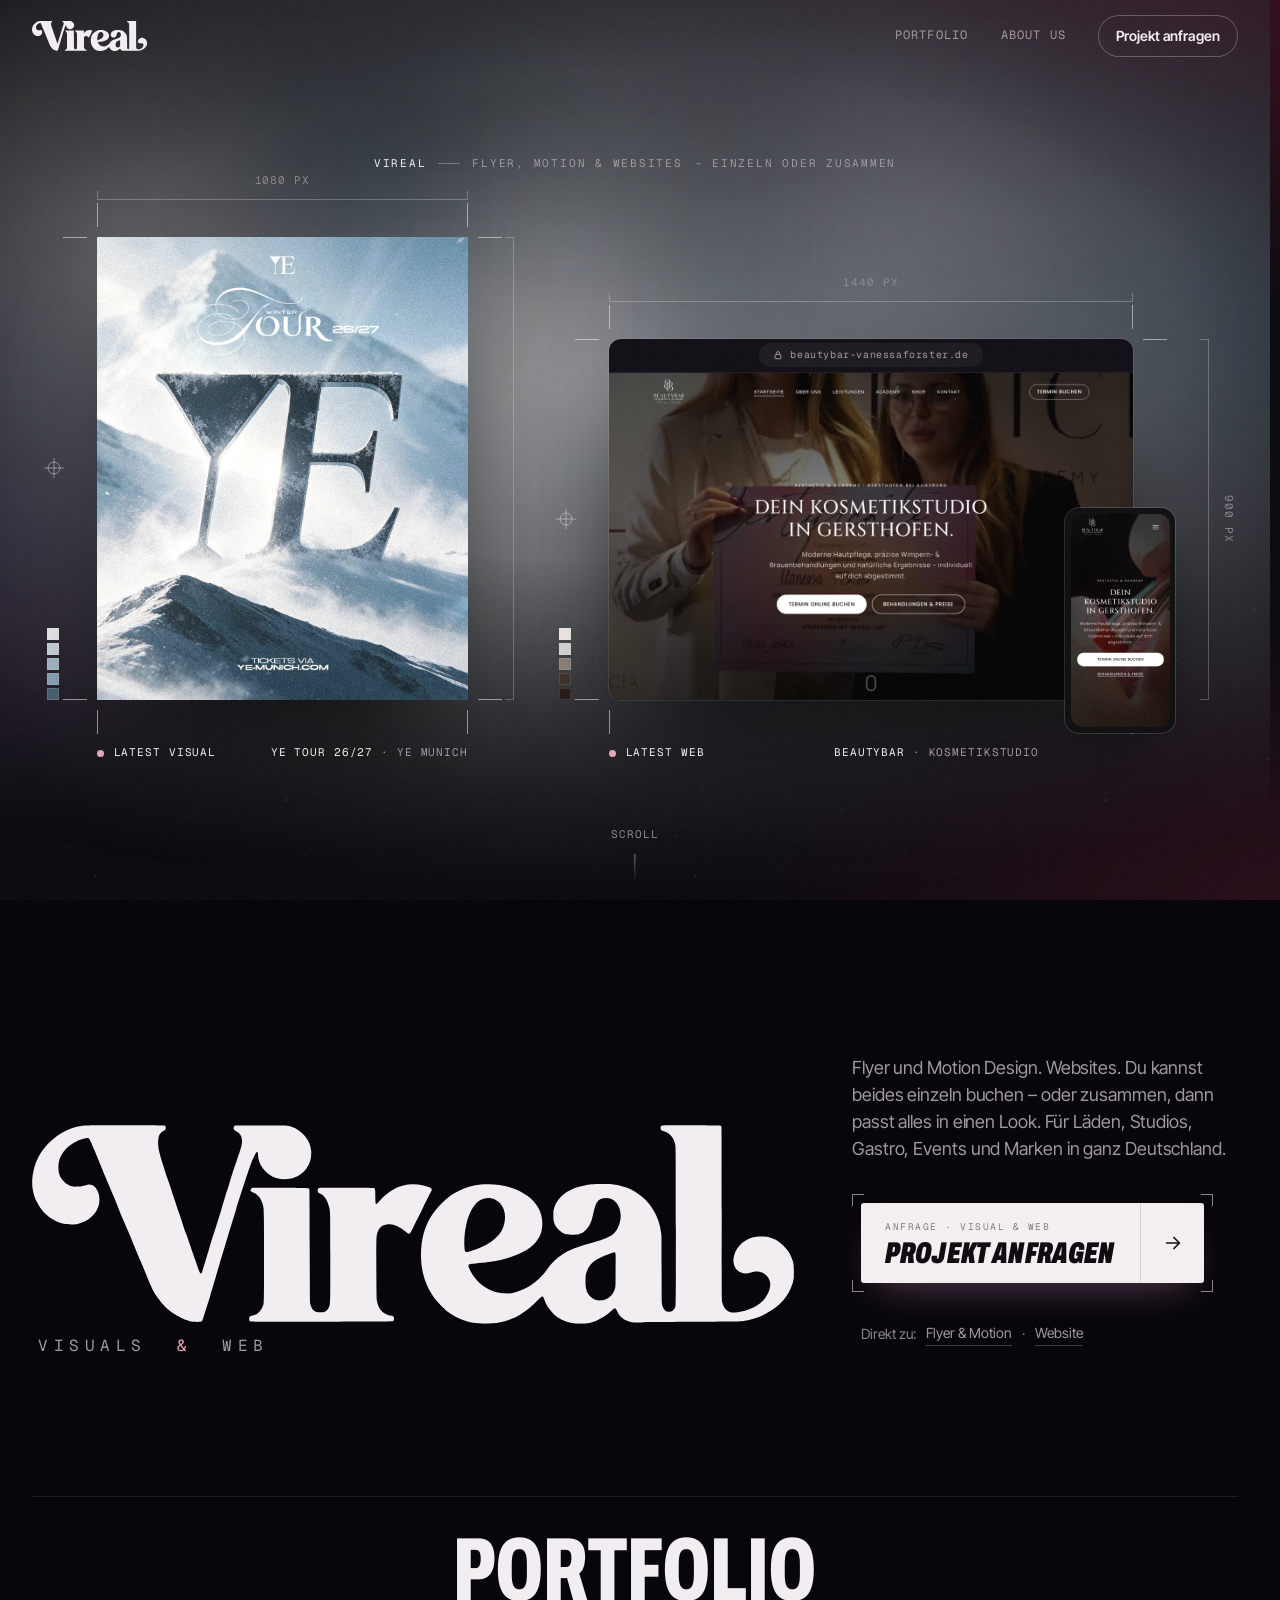
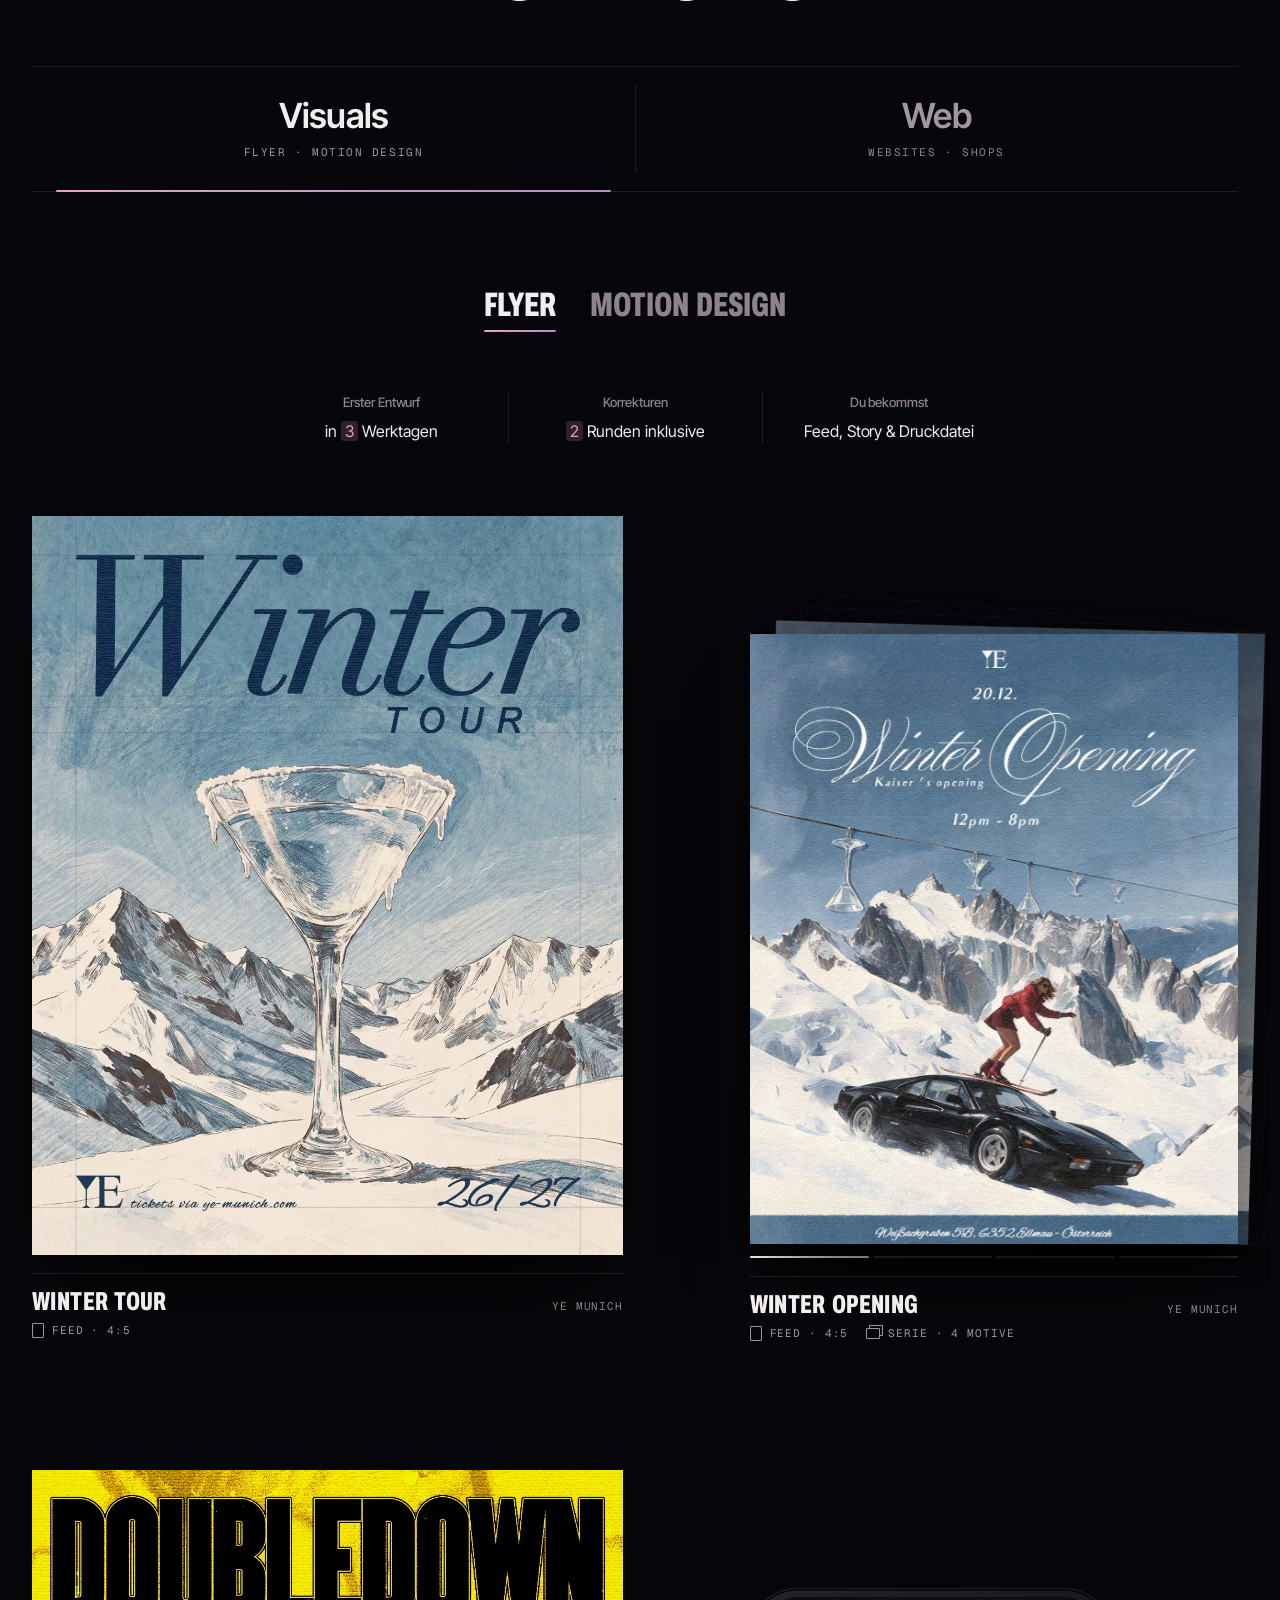
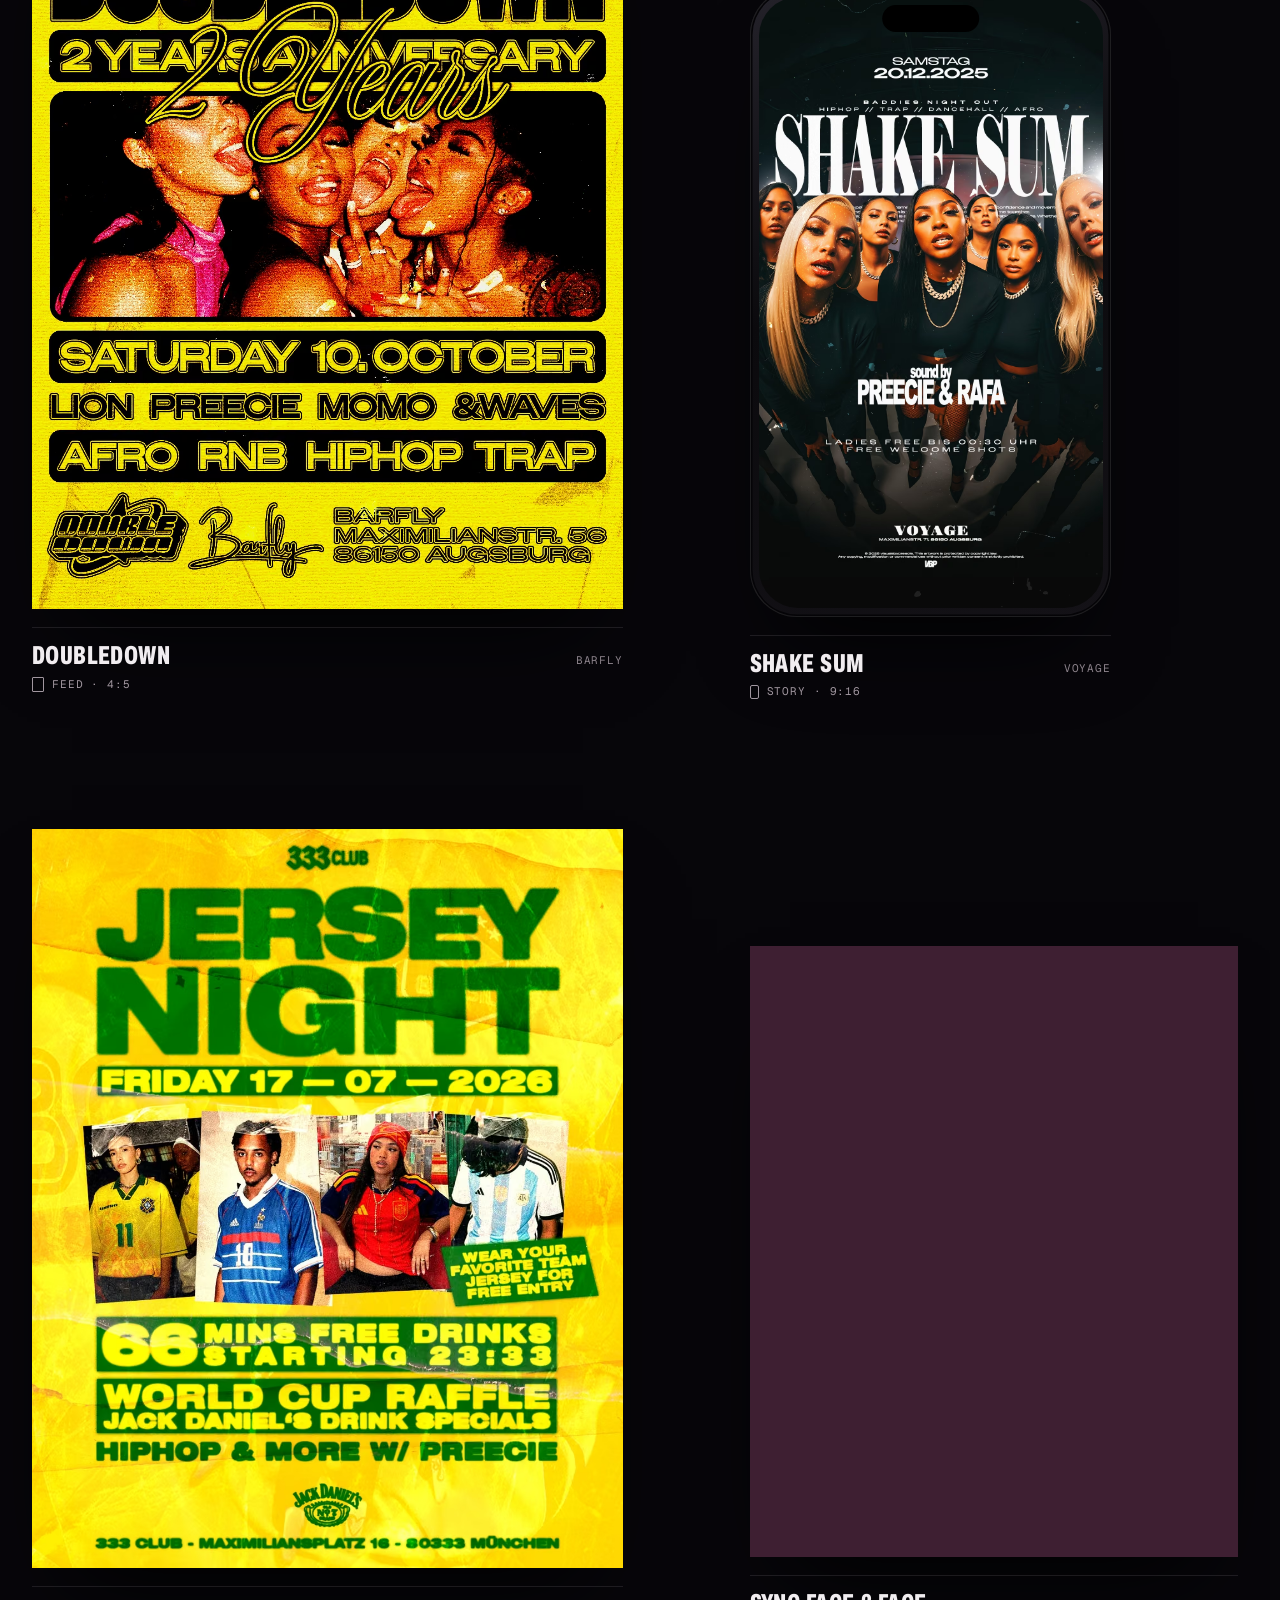
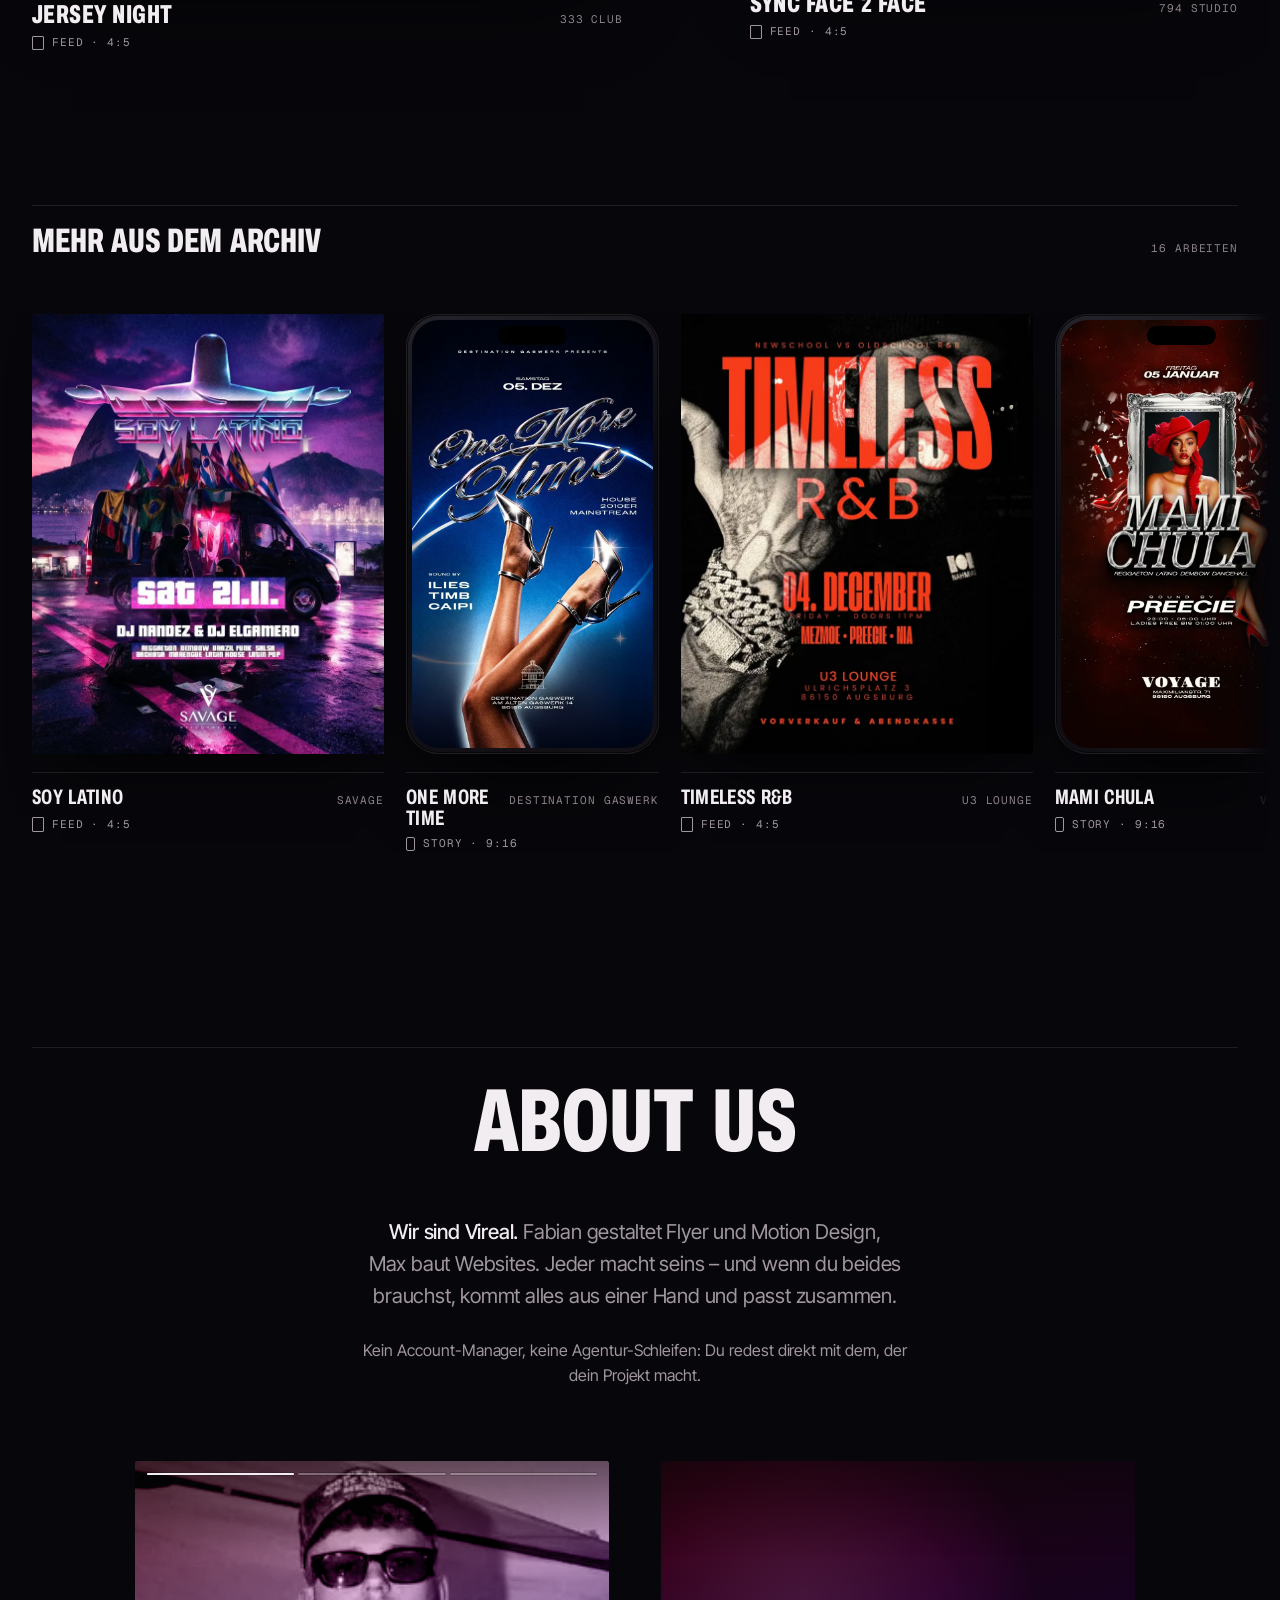
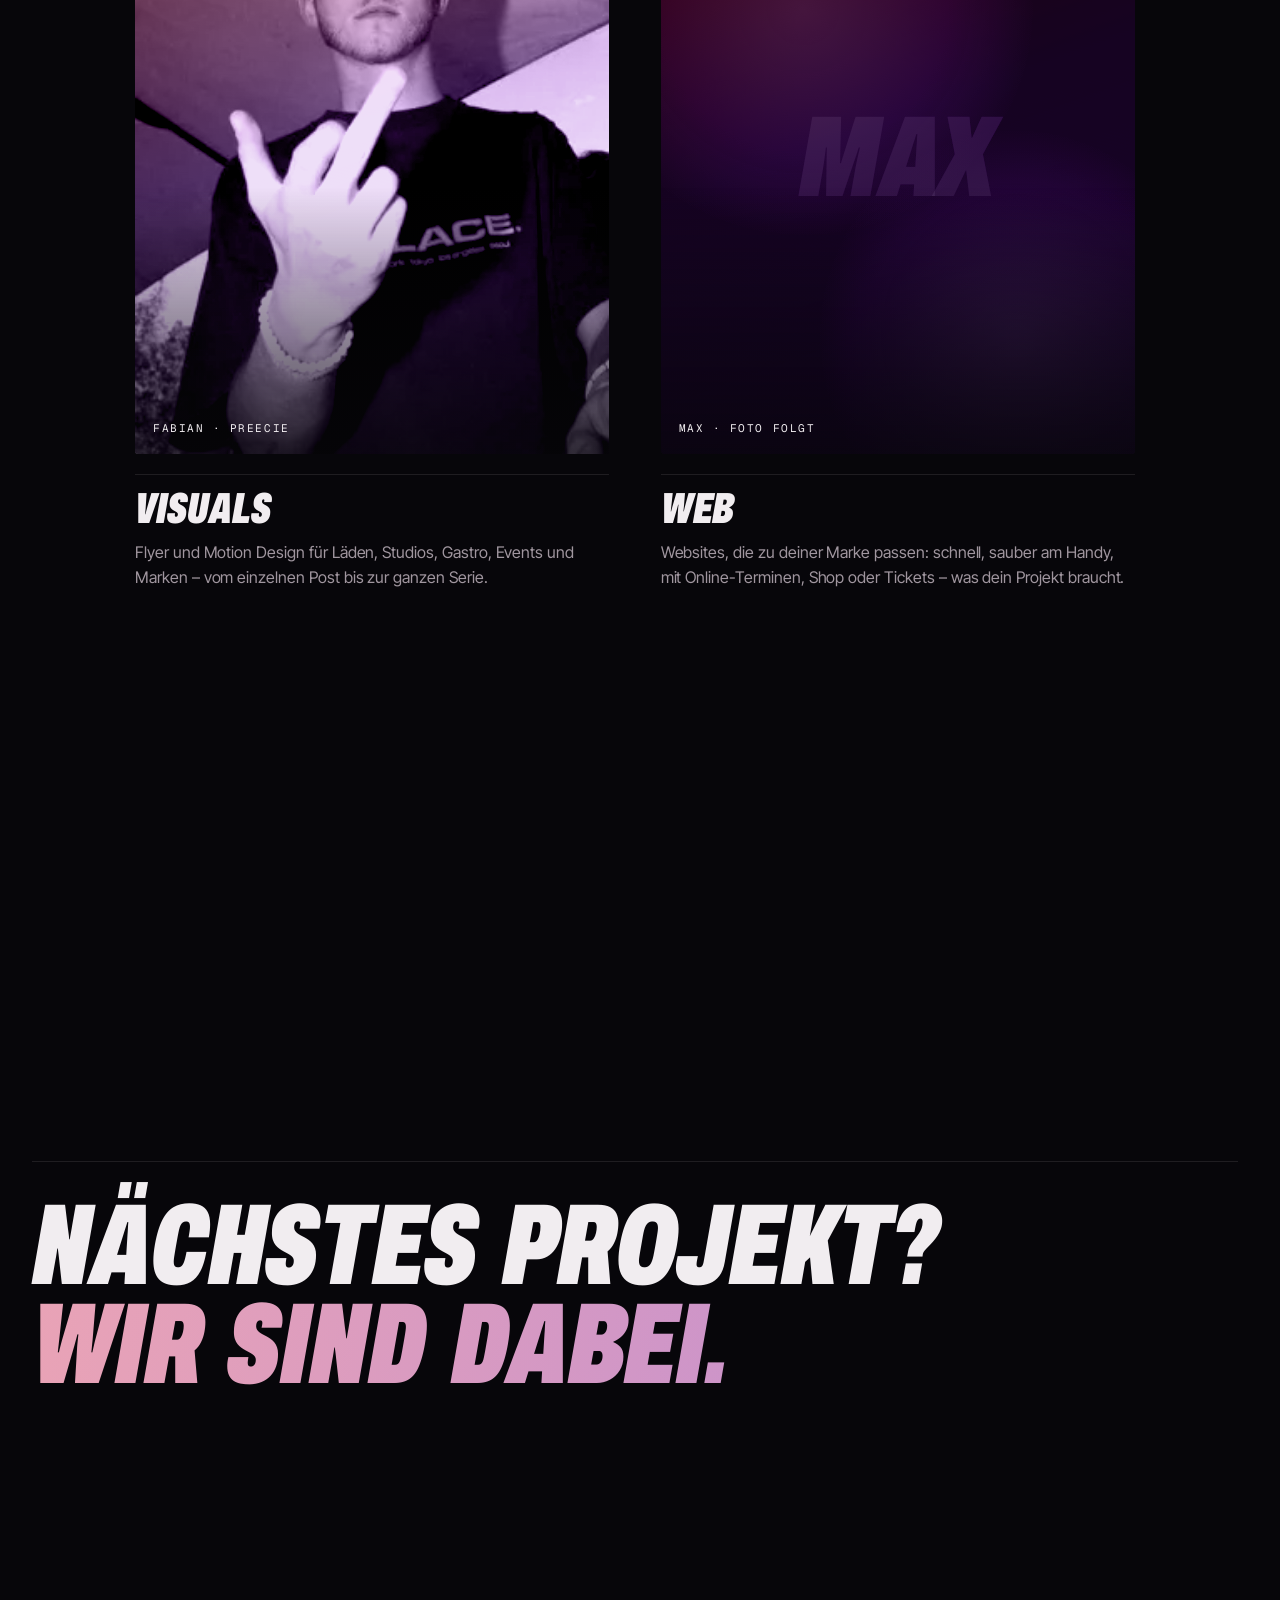
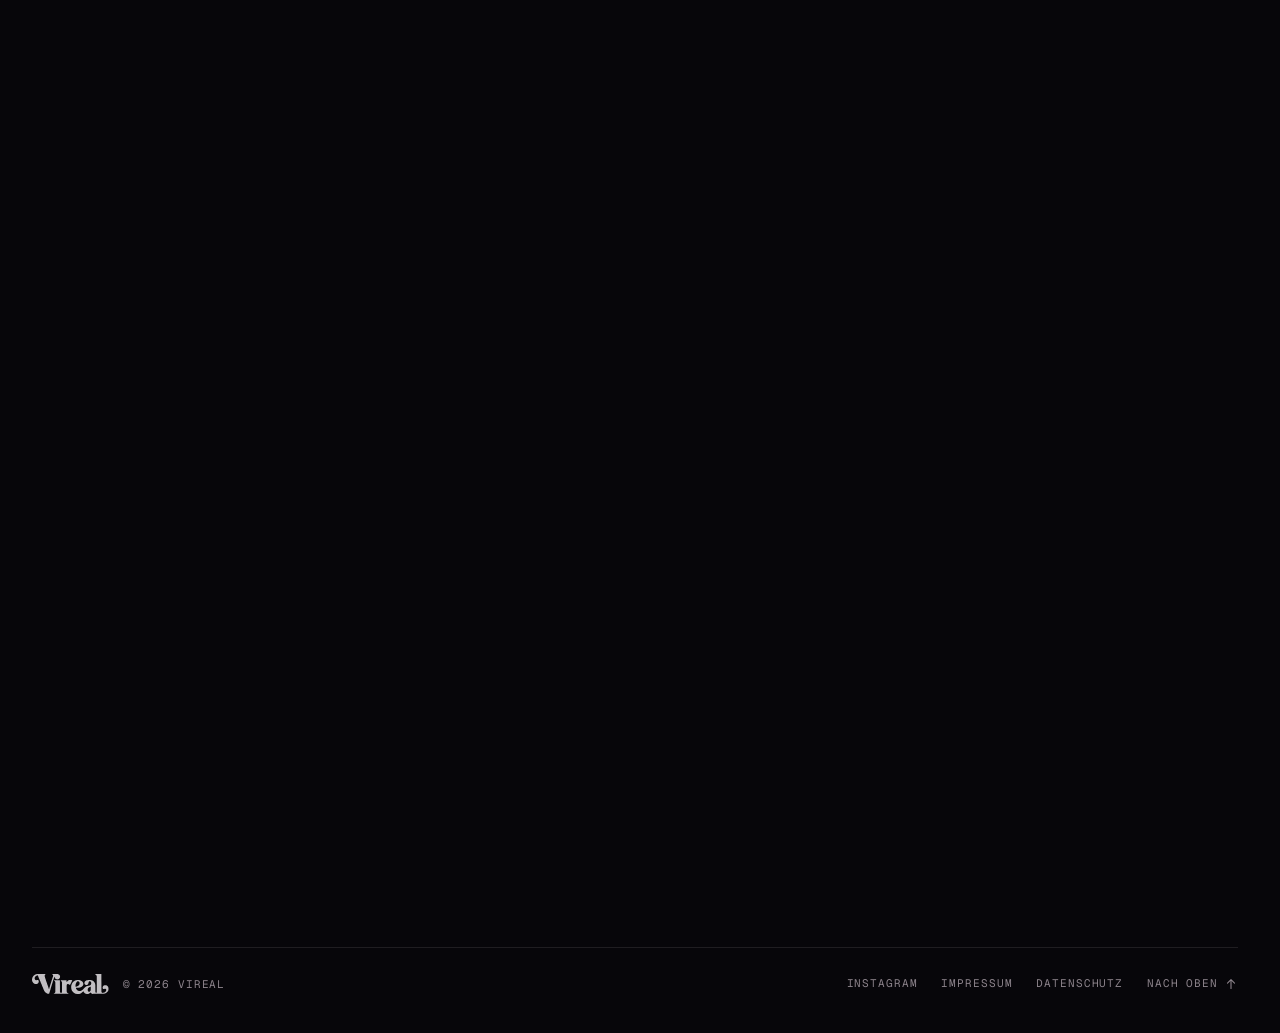
==== commit ffbc1d4d: "Hero: Fadenkreuz weiß, gleiche Druckzeichen auf Flyer und Website Co-Authored-By: Claude Opus 5.5 <n" ====
--- a/index.html
+++ b/index.html
@@ -959,10 +959,10 @@
   /* Fadenkreuz wie im Layoutprogramm */
   .hC .pC-guides { position: absolute; inset: 0; z-index: 3; pointer-events: none; opacity: 0; transition: opacity .3s ease; }
   .hC.guides-on .pC-guides { opacity: 1; }
-  .hC .pC-guides i { position: absolute; background: rgba(233,163,182,.32); }
+  .hC .pC-guides i { position: absolute; background: rgba(241,237,240,.2); }
   .hC .gx { left: 0; right: 0; top: 0; height: 1px; transform: translateY(var(--gy, 0px)); }
   .hC .gy { top: 0; bottom: 0; left: 0; width: 1px; transform: translateX(var(--gx, 0px)); }
-  .hC .pC-read { position: absolute; left: 0; top: 0; color: var(--accent); font-size: 10px; letter-spacing: .14em; white-space: nowrap;
+  .hC .pC-read { position: absolute; left: 0; top: 0; color: rgba(241,237,240,.72); font-size: 10px; letter-spacing: .14em; white-space: nowrap;
     text-shadow: 0 1px 8px rgba(0,0,0,.85); transform: translate(calc(var(--gx, 0px) + 22px), calc(var(--gy, 0px) - 24px)); }
   @media (prefers-reduced-motion: no-preference) {
     @keyframes pc-draw { from { opacity: 0; } to { opacity: 1; } }
@@ -1123,9 +1123,10 @@
 
   /* ---------- Hero Vireal: Latest Visual + Latest Web nebeneinander (Handy: wischbar) ---------- */
   .intro .hero-stage { flex-direction: column; align-items: stretch; }
-  .hero-rail { display: flex; align-items: flex-end; justify-content: center; gap: clamp(56px, 7vw, 120px); }
-  .intro .hero-rail .intro-flyer { flex: none; width: min(430px, 32vw, calc((100svh - var(--hh, 72px) - 226px) * .806)); }
-  .intro-web { flex: none; margin: 0; width: min(660px, 44vw, calc((100svh - var(--hh, 72px) - 226px) * 1.3)); }
+  .hero-rail { display: flex; align-items: flex-end; justify-content: center; gap: clamp(140px, 11vw, 168px); padding-inline: 44px 84px; }
+  .intro-web .dim-h { right: -76px; }
+  .intro .hero-rail .intro-flyer { flex: none; width: min(430px, 29vw, calc((100svh - var(--hh, 72px) - 226px) * .806)); }
+  .intro-web { flex: none; margin: 0; width: min(660px, 41vw, calc((100svh - var(--hh, 72px) - 226px) * 1.3)); }
   .web-sheet { position: relative; }
   .hero-web { position: relative; display: block; width: 100%; padding: 0; margin: 0; border: 0; background: none; color: inherit; font: inherit; text-align: left; cursor: zoom-in; }
   .hero-web .bw { box-shadow: 0 0 0 1px rgba(241,237,240,.09), 0 60px 120px -40px rgba(0,0,0,.95); }
@@ -1139,7 +1140,7 @@
   @media (prefers-reduced-motion: no-preference) { .intro-web { animation: rise 1.2s var(--ease) .12s both; } }
   .hero-dots { display: none; }
   @media (max-width: 760px), (max-width: 1100px) and (orientation: portrait) {
-    .hC .reg { display: none; }
+    .hC .reg, .hC .dim-h { display: none; }
     .hero-rail { justify-content: flex-start; gap: 22px; overflow-x: auto; overflow-y: hidden; scroll-snap-type: x mandatory; scrollbar-width: none;
       overscroll-behavior-x: contain; -webkit-overflow-scrolling: touch; margin-inline: calc(-1 * var(--gutter-l)) calc(-1 * var(--gutter-r));
       padding: 46px var(--gutter-r) 8px var(--gutter-l); scroll-padding-inline: var(--gutter-l); }
@@ -1378,8 +1379,6 @@
   .hero-claim { display: flex; align-items: center; justify-content: center; gap: 12px; margin: 0 0 clamp(18px, 2.4vh, 30px); font-size: 11px; letter-spacing: .16em; color: var(--muted); text-align: center; }
   .hc-b { color: var(--text); }
   .hc-s { width: 22px; height: 1px; background: rgba(241,237,240,.3); }
-  .intro .hero-rail .intro-flyer { width: min(430px, 32vw, calc((100svh - var(--hh, 72px) - 262px) * .806)); }
-  .intro-web { width: min(660px, 44vw, calc((100svh - var(--hh, 72px) - 262px) * 1.3)); }
   @media (max-width: 760px), (max-width: 1100px) and (orientation: portrait) {
     .hero-claim { margin-bottom: 0; font-size: 10px; letter-spacing: .12em; gap: 10px; }
     .intro .hero-rail .intro-flyer { width: min(76vw, 600px, calc((100svh - var(--hh, 72px) - 262px) * .806)); }
@@ -1388,8 +1387,9 @@
   @media (max-width: 640px) { .cta-main { width: 100%; justify-content: space-between; min-height: 60px; } }
 
   .hero-claim { margin-bottom: 64px; }
-  .intro .hero-rail .intro-flyer { width: min(430px, 32vw, calc((100svh - var(--hh, 72px) - 300px) * .806)); }
-  .intro-web { width: min(660px, 44vw, calc((100svh - var(--hh, 72px) - 300px) * 1.3)); }
+  /* Breiten so, dass Flyer + Website inkl. Maße, Passer und Farbbalken (auf beiden gleich) ohne Überschneidung passen */
+  .intro .hero-rail .intro-flyer { width: min(430px, 29vw, calc((100svh - var(--hh, 72px) - 300px) * .806)); }
+  .intro-web { width: min(660px, 41vw, calc((100svh - var(--hh, 72px) - 300px) * 1.3)); }
   @media (max-width: 760px), (max-width: 1100px) and (orientation: portrait) {
     .hero-claim { margin-bottom: 0; }
     .hc-l { display: none; }
@@ -1582,6 +1582,10 @@
           <span class="crop tl" aria-hidden="true"></span><span class="crop tr" aria-hidden="true"></span>
           <span class="crop bl" aria-hidden="true"></span><span class="crop br" aria-hidden="true"></span>
           <span class="dim dim-w mono" aria-hidden="true"><b>1440 px</b></span>
+          <span class="dim dim-h mono" aria-hidden="true"><b>900 px</b></span>
+          <svg class="reg" viewBox="0 0 24 24" aria-hidden="true"><circle cx="12" cy="12" r="6.5"/><path d="M12 1v22M1 12h22"/></svg>
+          <!-- Farbpalette = Hauptfarben der gezeigten Website (bei neuem Web-Projekt neu bestimmen) -->
+          <span class="swatch" aria-hidden="true"><i style="background:#f9f1ef"></i><i style="background:#dedcda"></i><i style="background:#8e8278"></i><i style="background:#3c3129"></i><i style="background:#241915"></i></span>
           <button type="button" class="hero-web web-src" aria-haspopup="dialog" data-title="Beautybar" data-meta="Kosmetikstudio · Gersthofen" data-url="https://www.beautybar-vanessaforster.de/" data-host="beautybar-vanessaforster.de" data-desk="img/web/beautybar-desktop" data-mob="img/web/beautybar-mobile">
             <span class="bw">
               <span class="bw-bar" aria-hidden="true"><span class="bw-url mono"><svg viewBox="0 0 12 12" aria-hidden="true"><rect x="2.5" y="5.5" width="7" height="5" rx="1"/><path d="M4 5.5V4a2 2 0 0 1 4 0v1.5"/></svg>beautybar-vanessaforster.de</span></span>
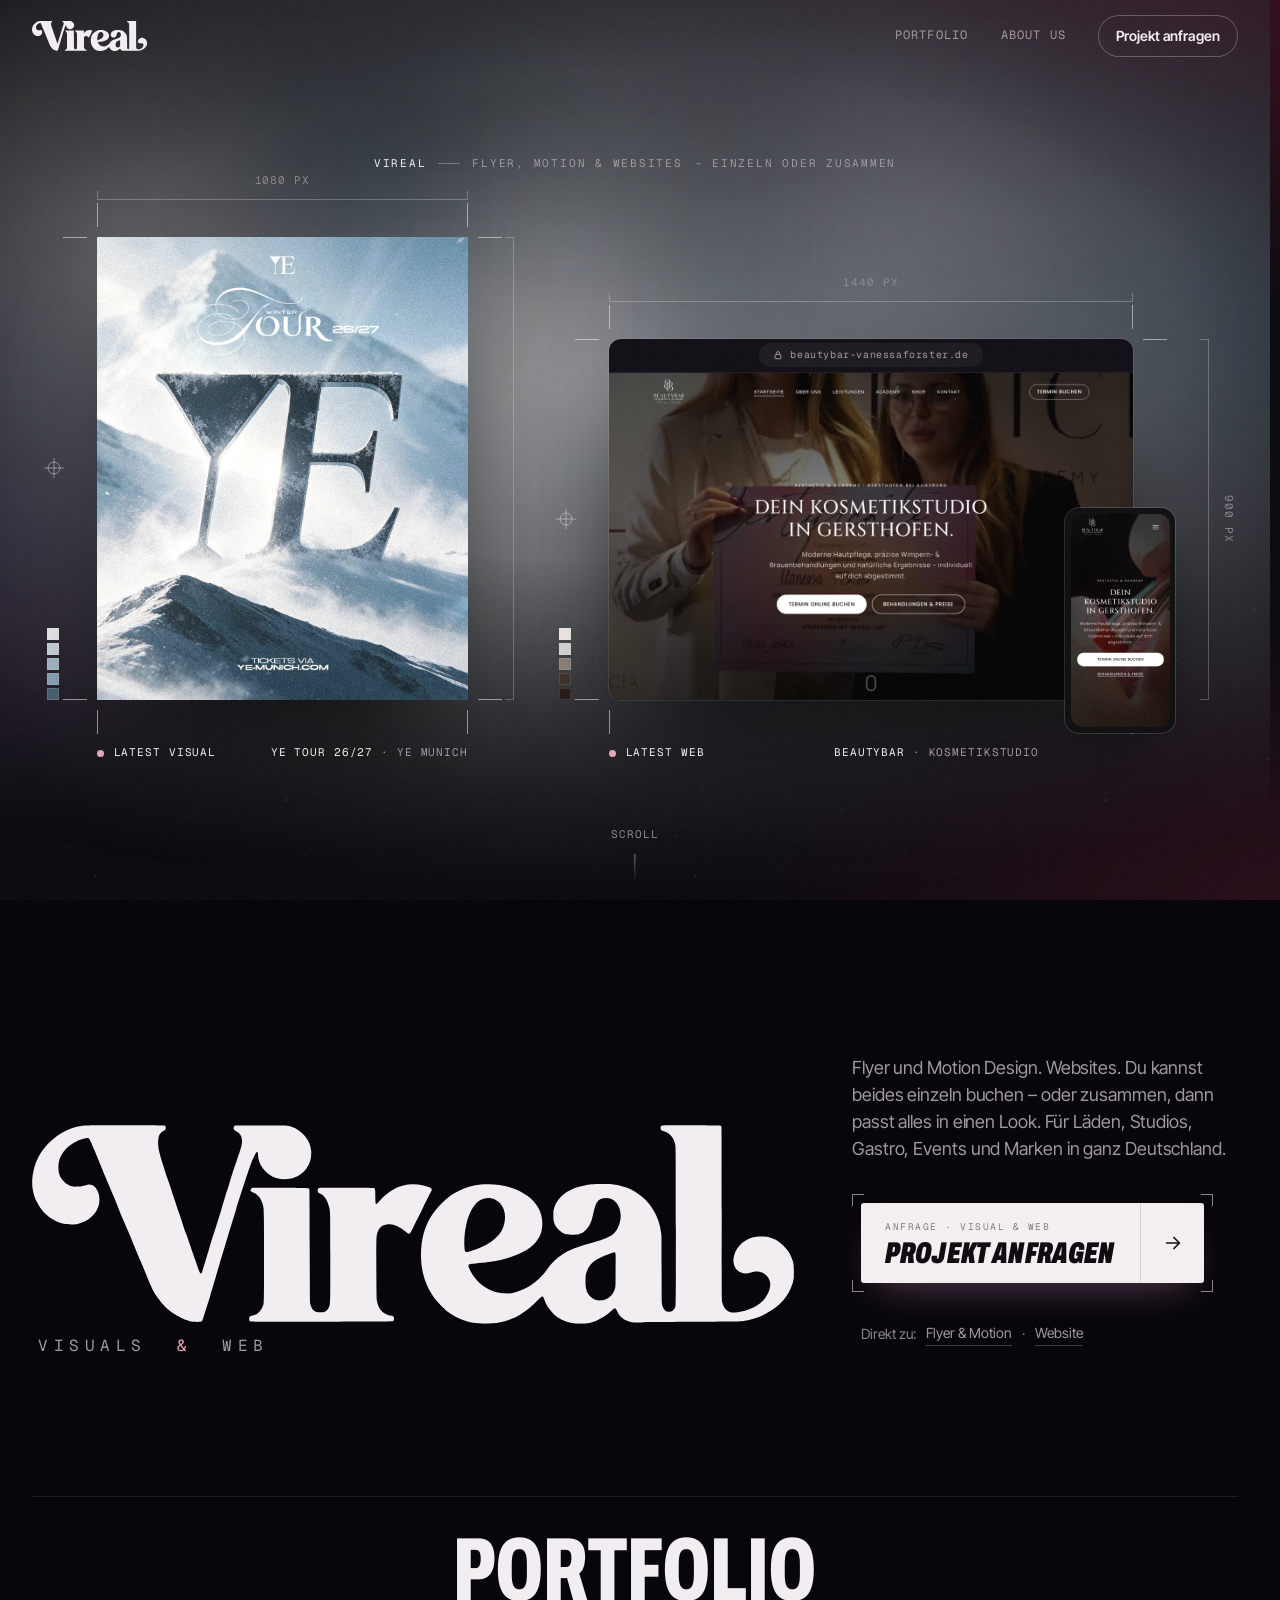
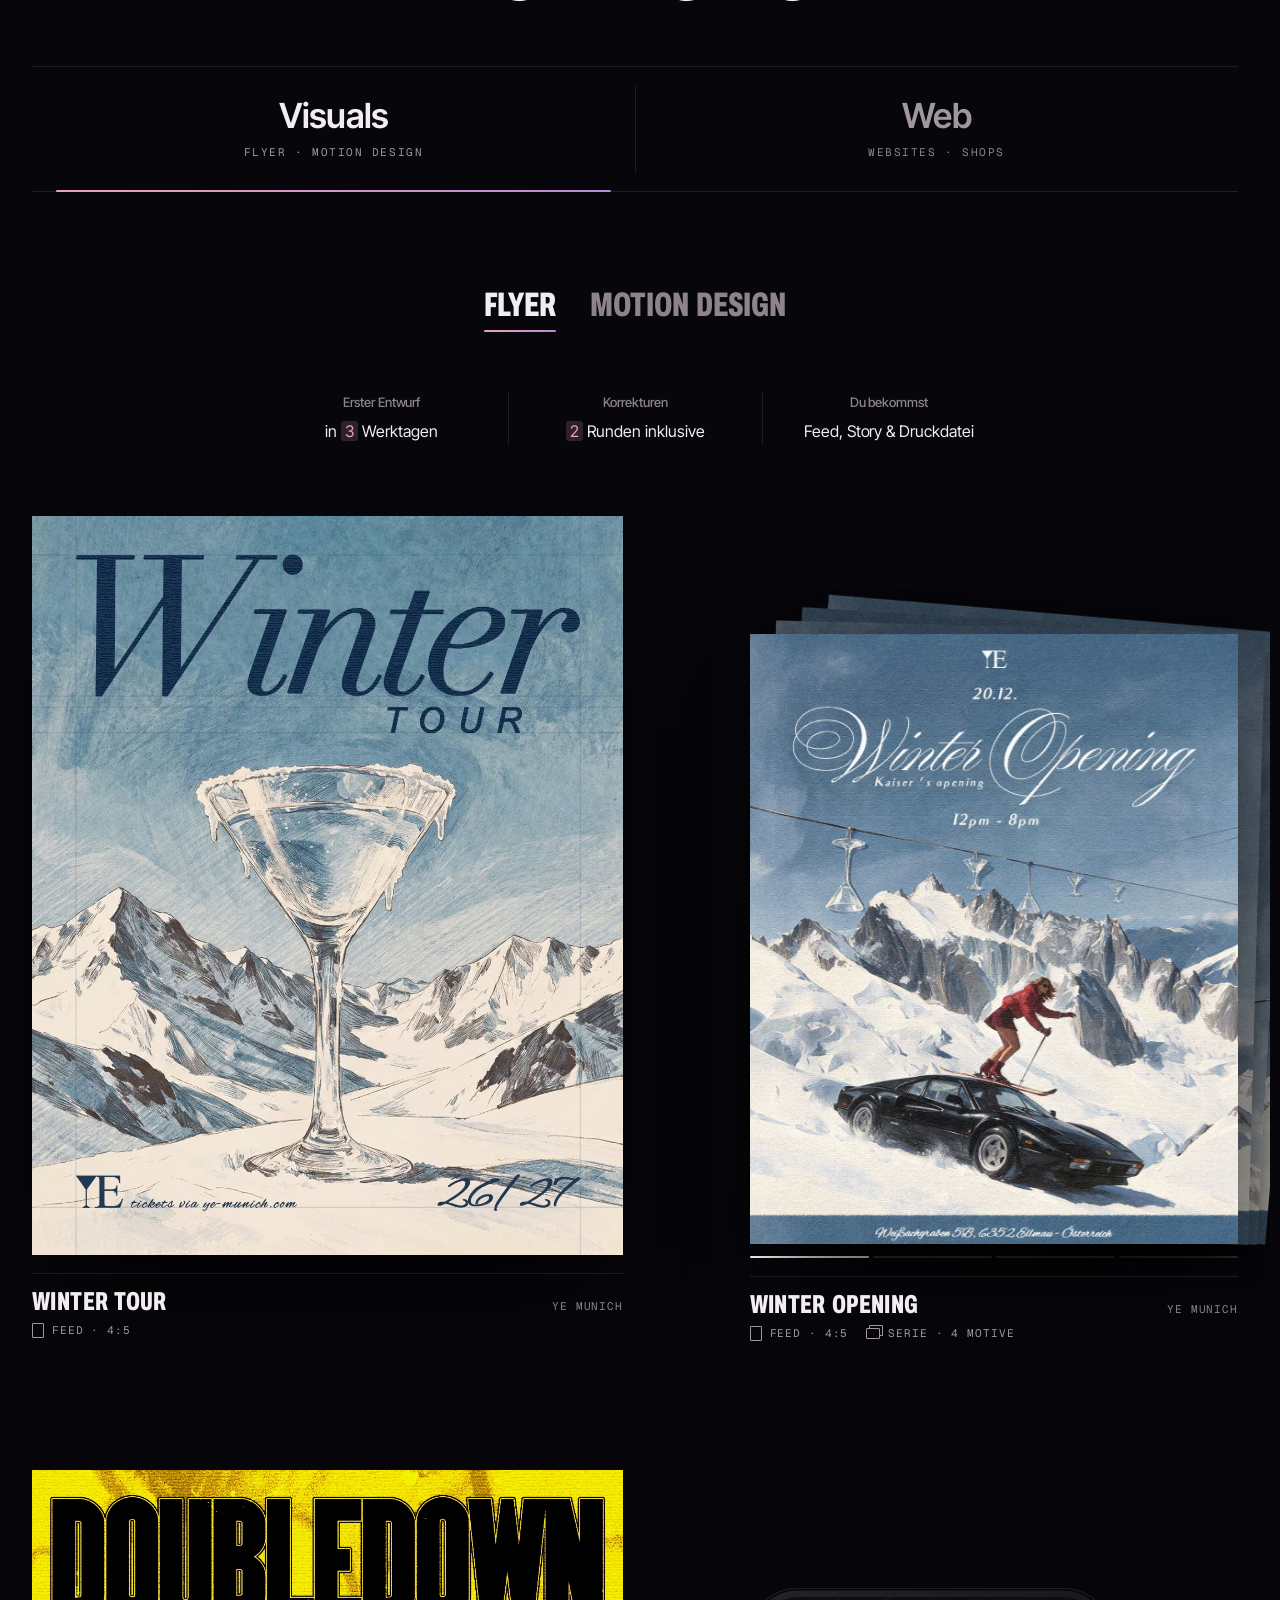
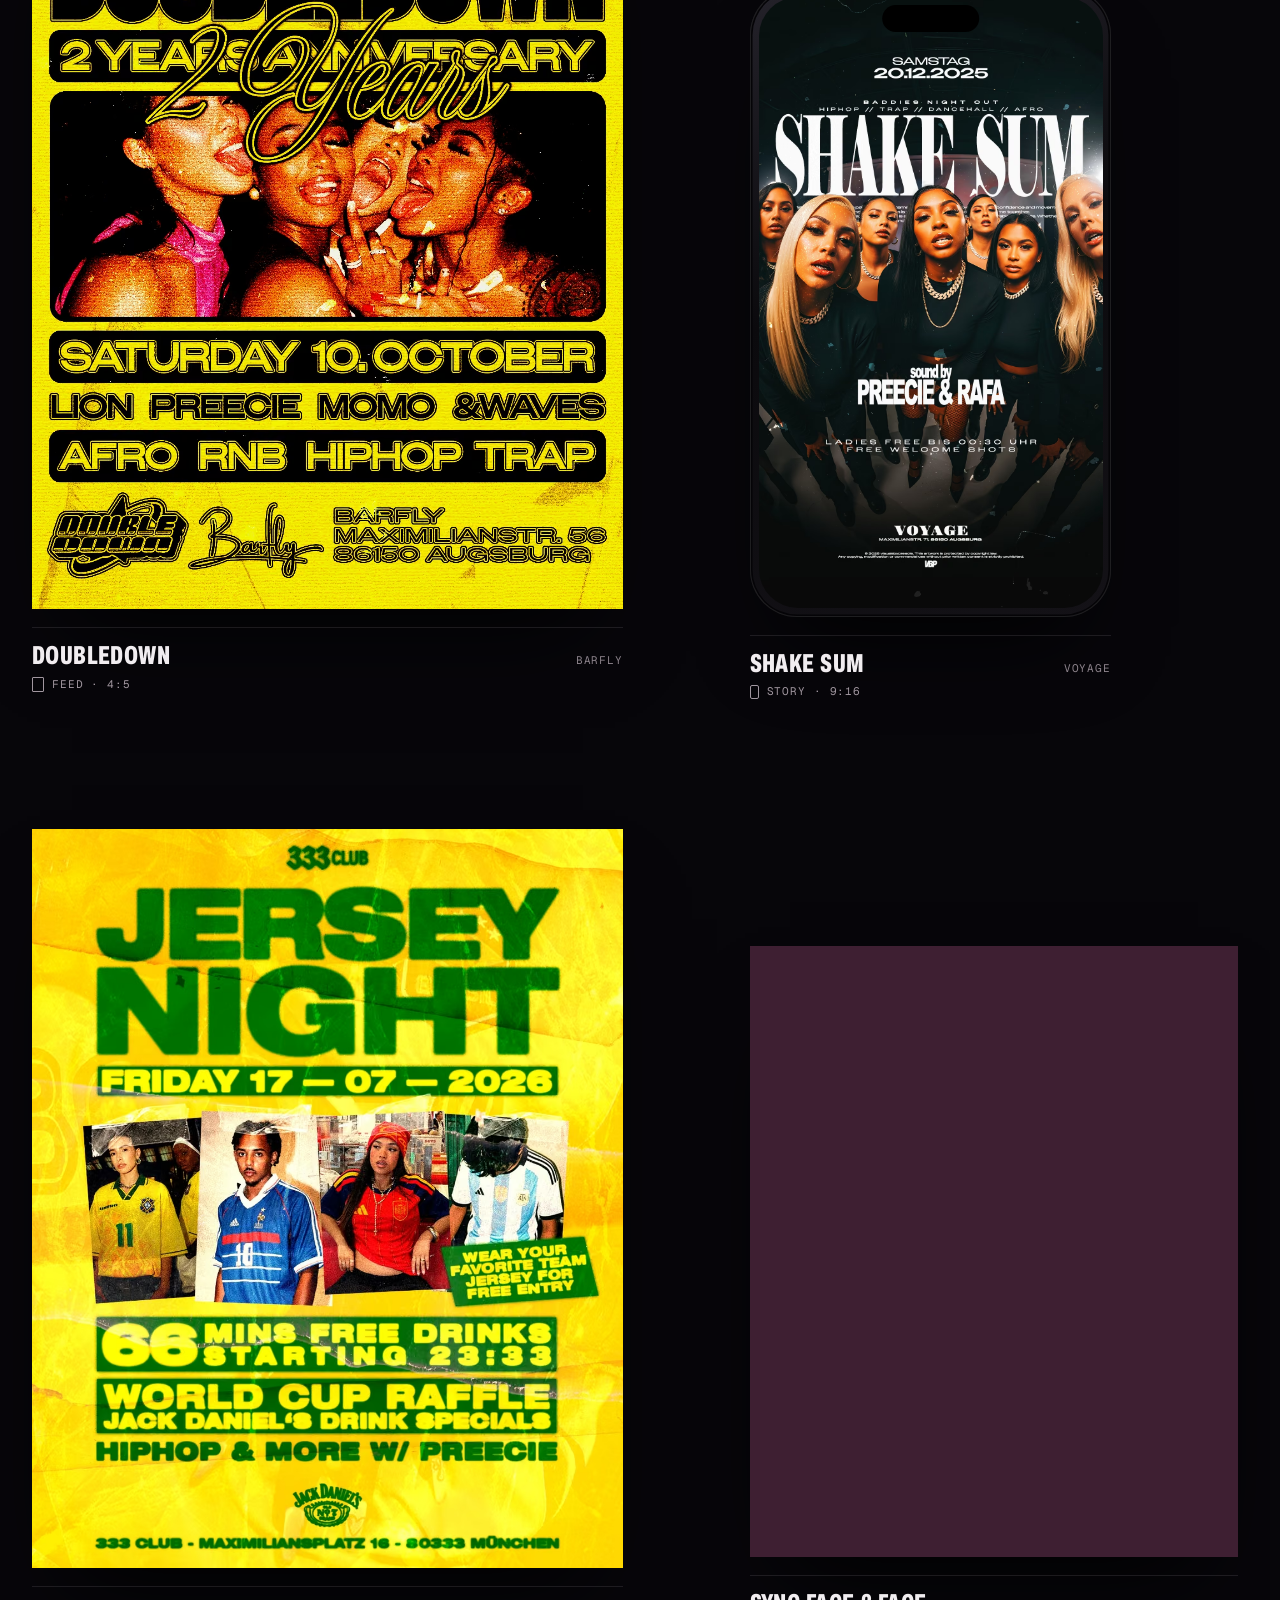
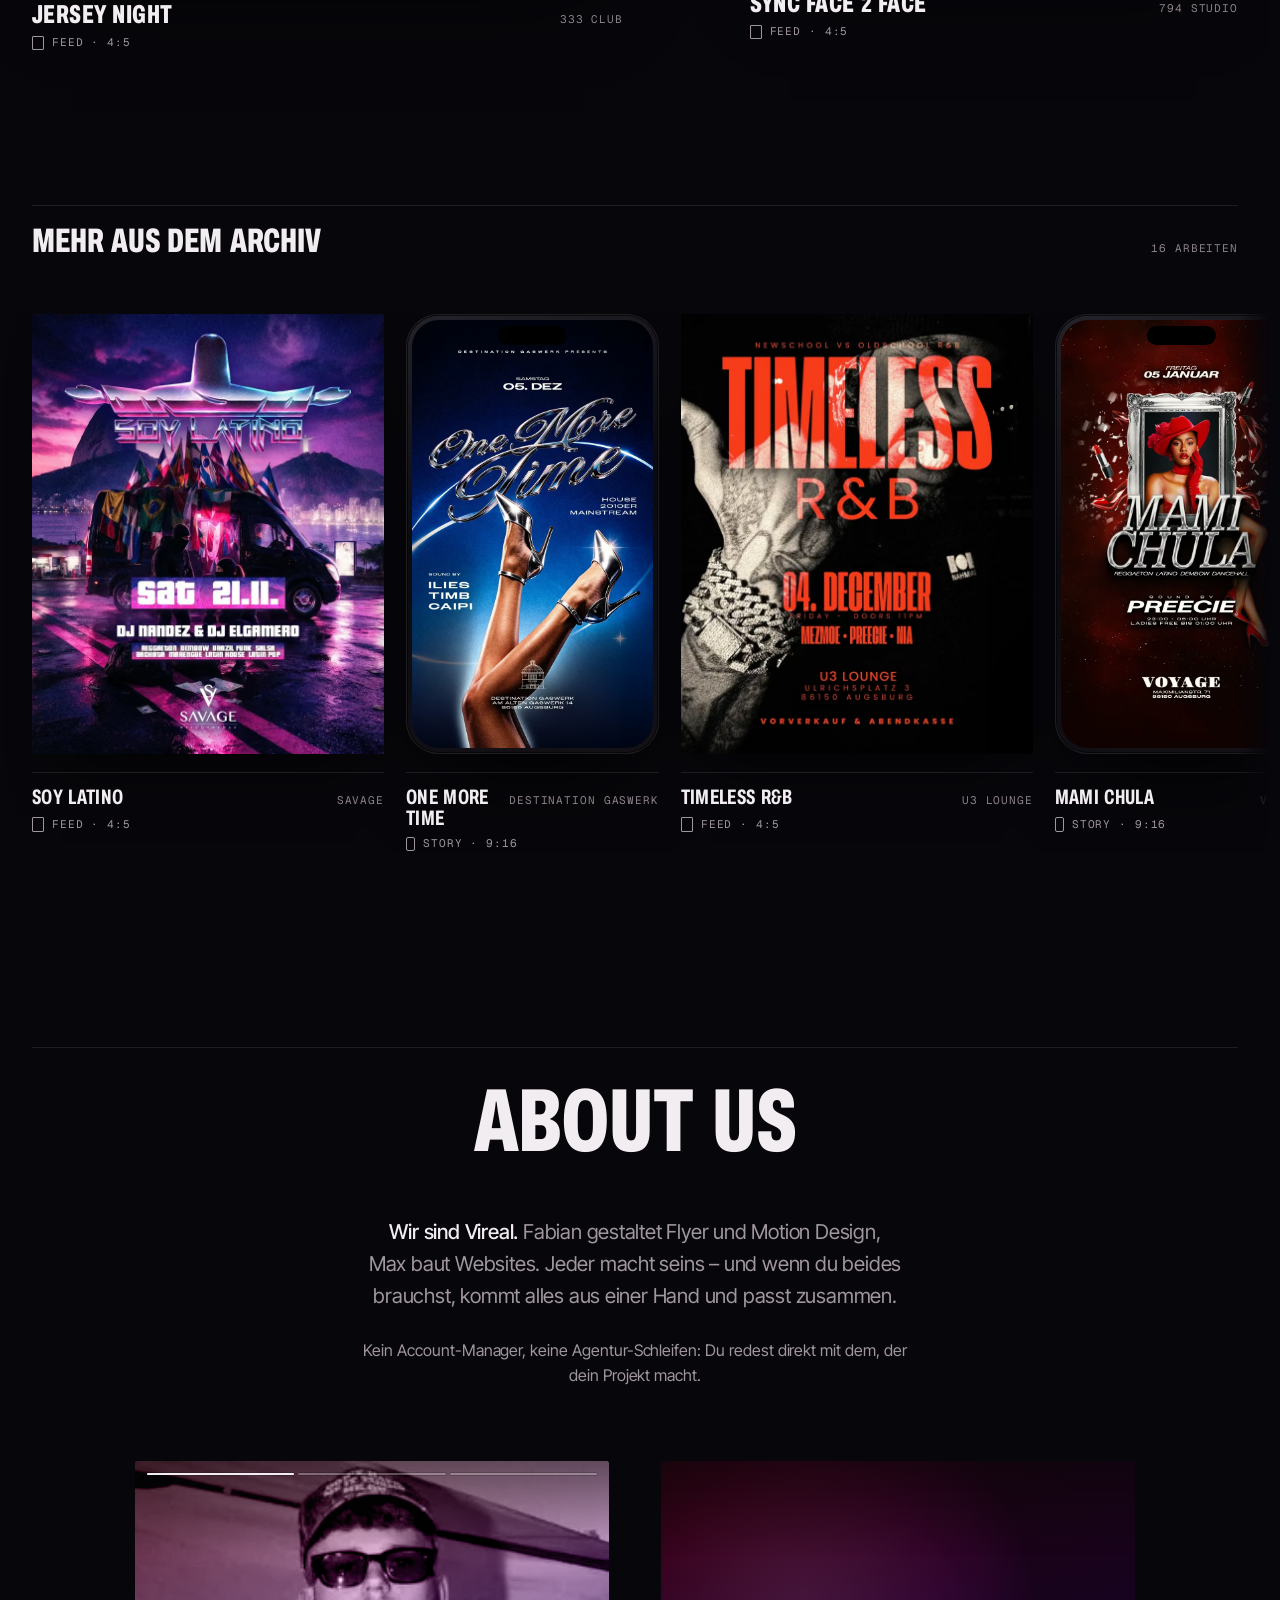
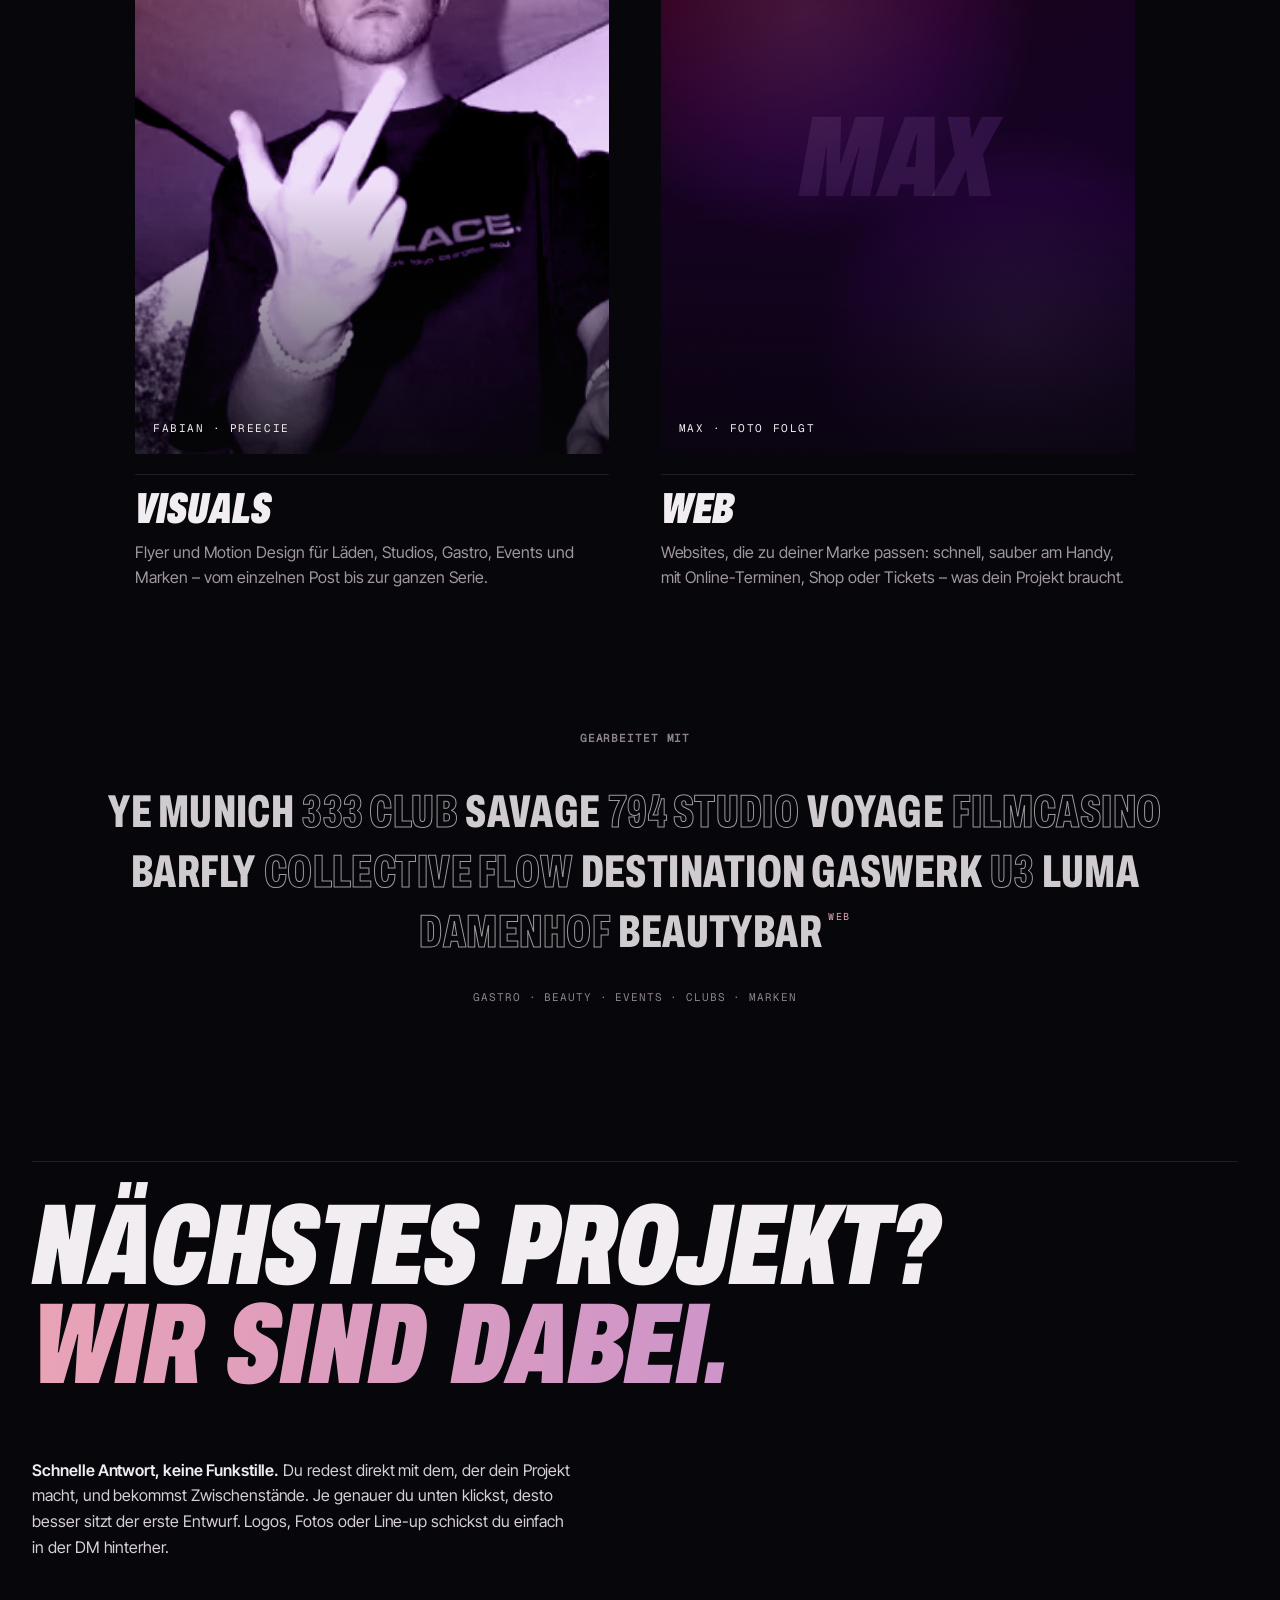
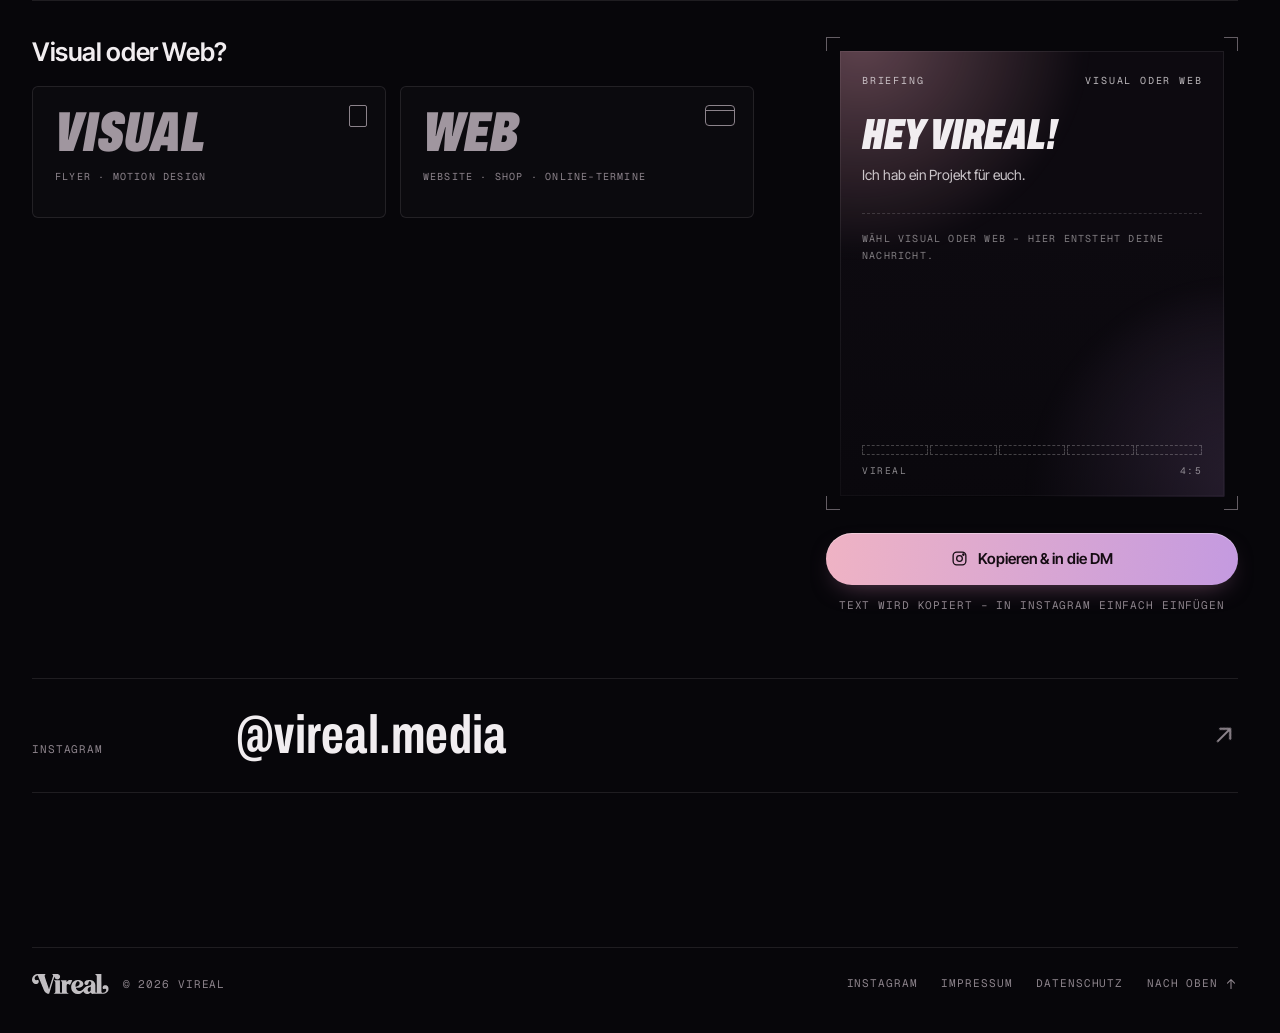
==== commit d73209f5: "Hero: Sucher-Symbol „Ansehen“ auch auf Website-Fenstern Co-Authored-By: Claude Opus 5.5 <noreply@ant" ====
--- a/index.html
+++ b/index.html
@@ -667,7 +667,7 @@
     .cursor-tag.on { opacity: 1; }
     .cursor-tag.on .vf { transform: none; }
     .cursor-tag.on .lb { opacity: 1; }
-    .has-tag button.flyer { cursor: none; }
+    .has-tag button.flyer, .has-tag .hero-web, .has-tag .case-stage { cursor: none; }
   }
   @media (prefers-reduced-motion: reduce) { .peek, .cursor-tag { transition: opacity .15s linear; } }
 
@@ -2821,7 +2821,8 @@
         peek.classList.add('on'); });
       li.addEventListener('pointerleave', function () { cur = null; peek.classList.remove('on'); });
     });
-    document.querySelectorAll('button.flyer').forEach(function (b) {
+    /* gleiches Sucher-Symbol auf Flyern und Websites (Hero + Web-Projekte) */
+    document.querySelectorAll('button.flyer, .hero-web, .case-stage').forEach(function (b) {
       b.addEventListener('pointerenter', function () { tag.classList.add('on'); });
       b.addEventListener('pointerleave', function () { tag.classList.remove('on'); });
       b.addEventListener('click', function () { tag.classList.remove('on'); });
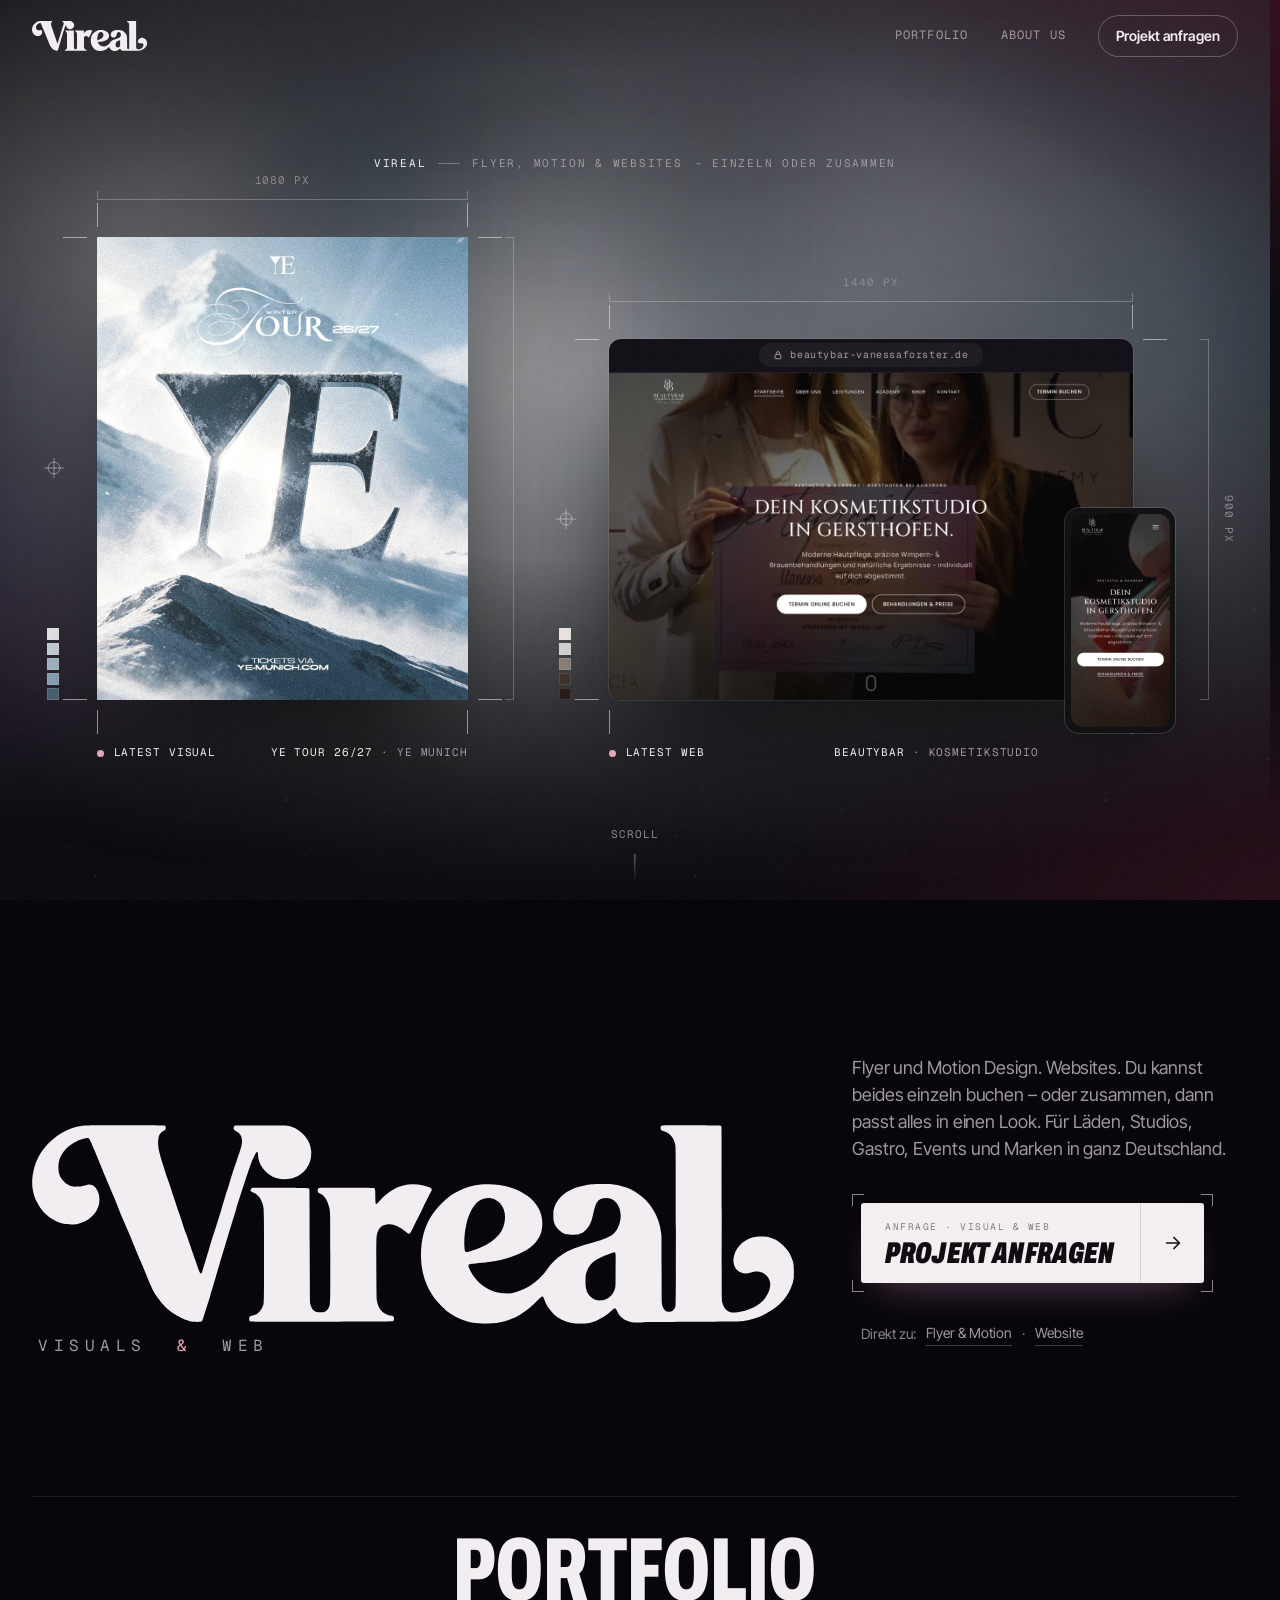
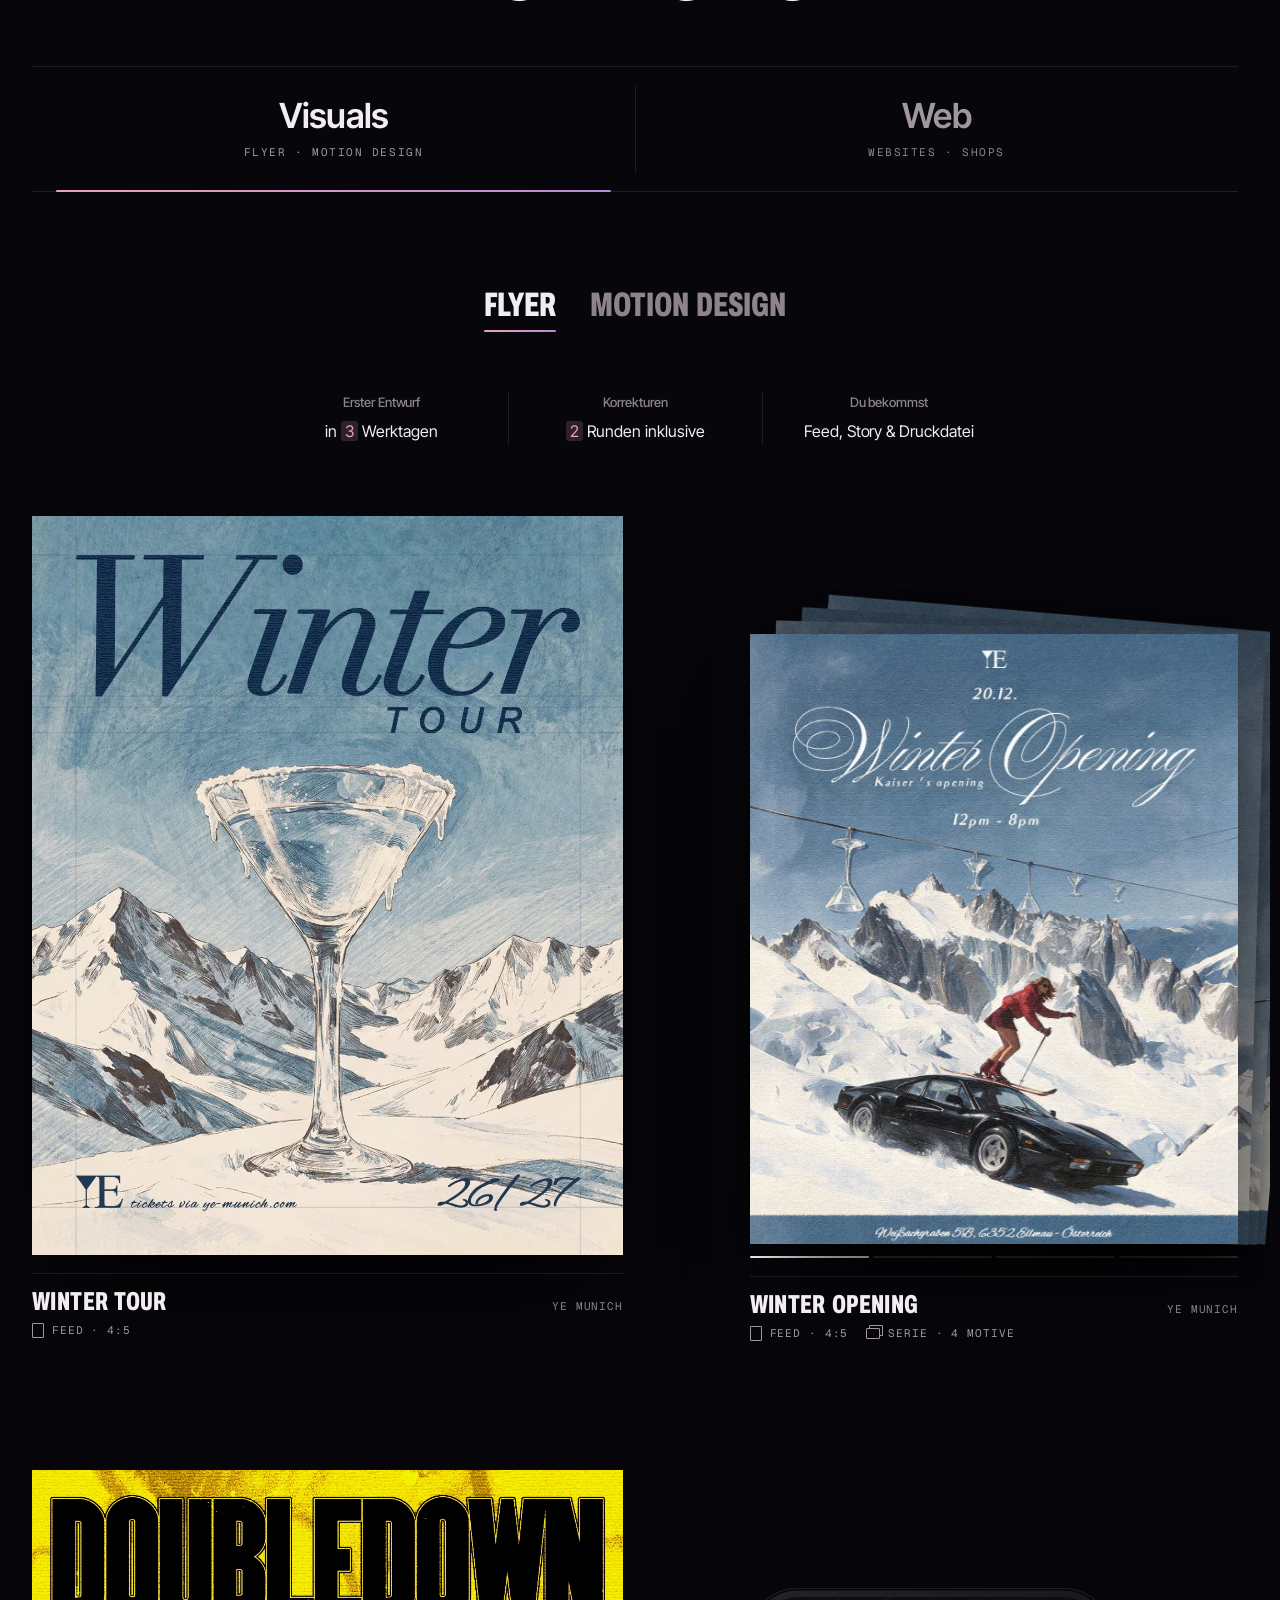
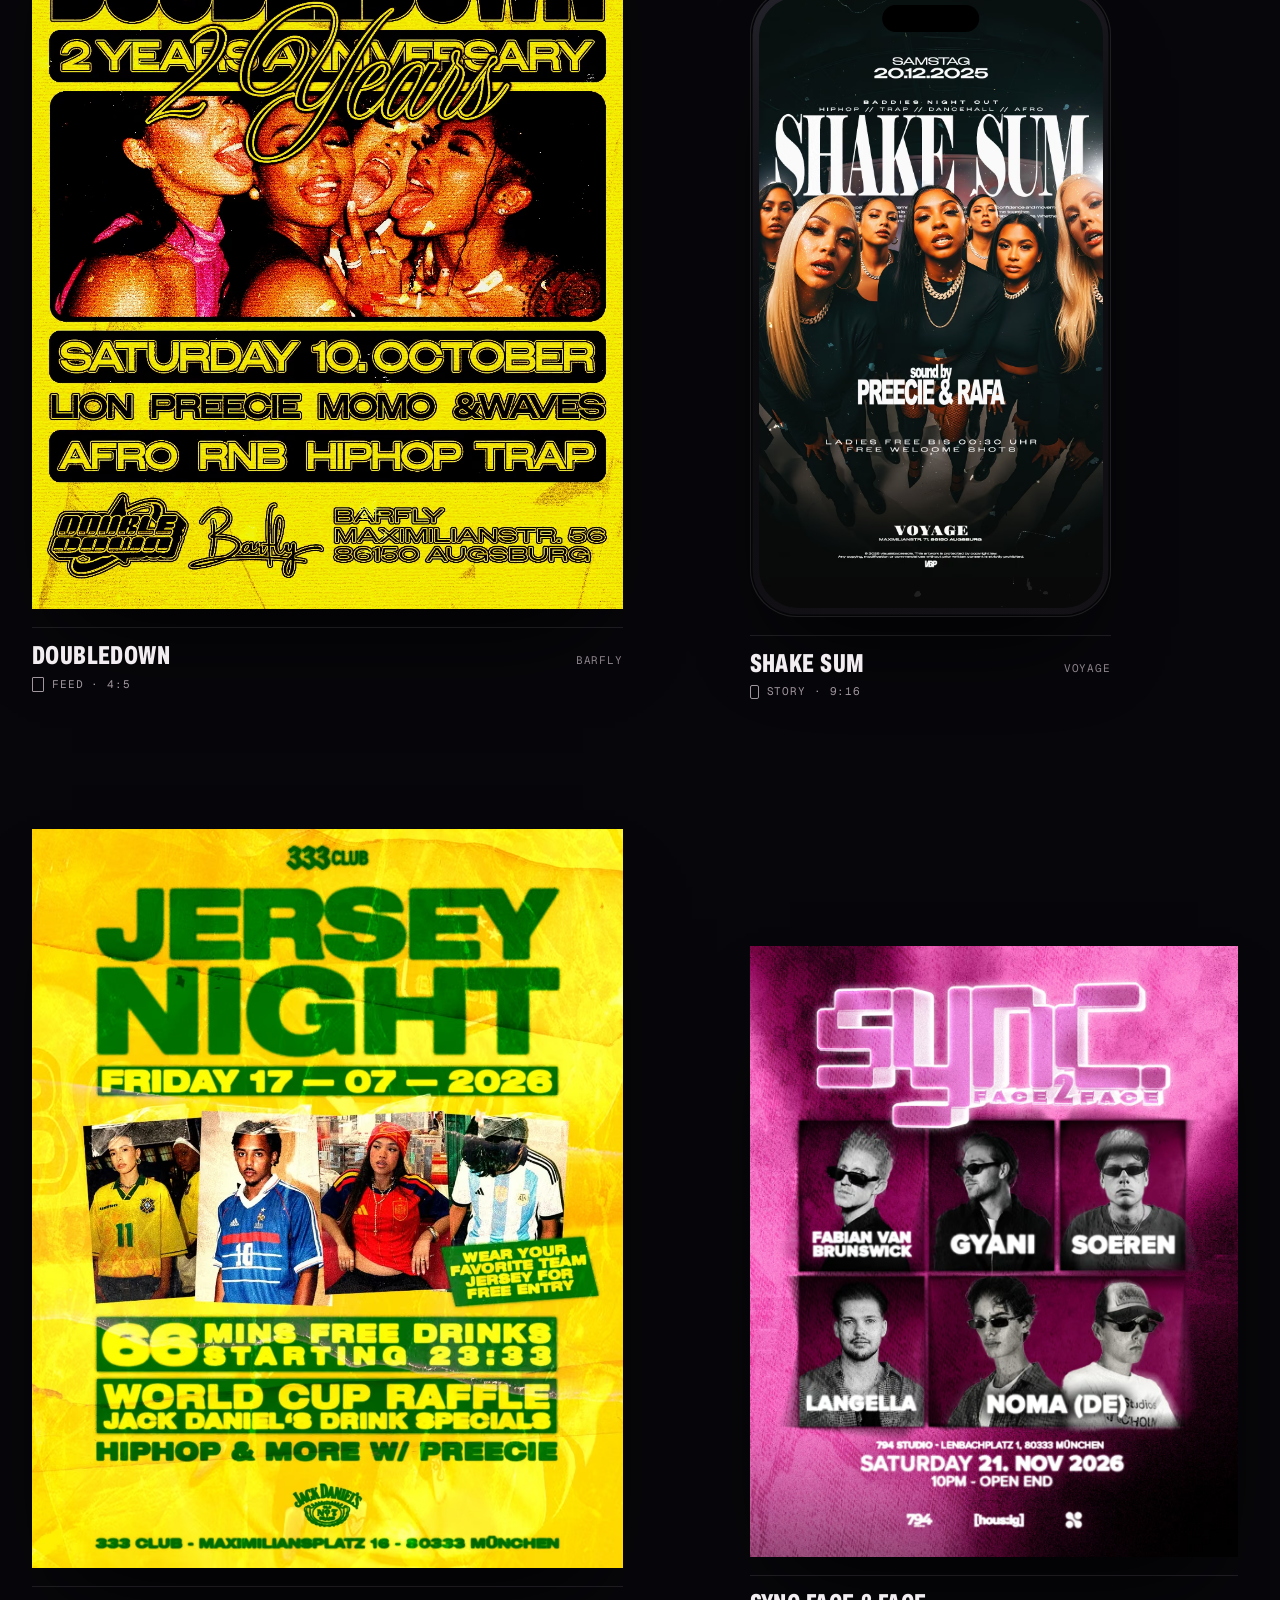
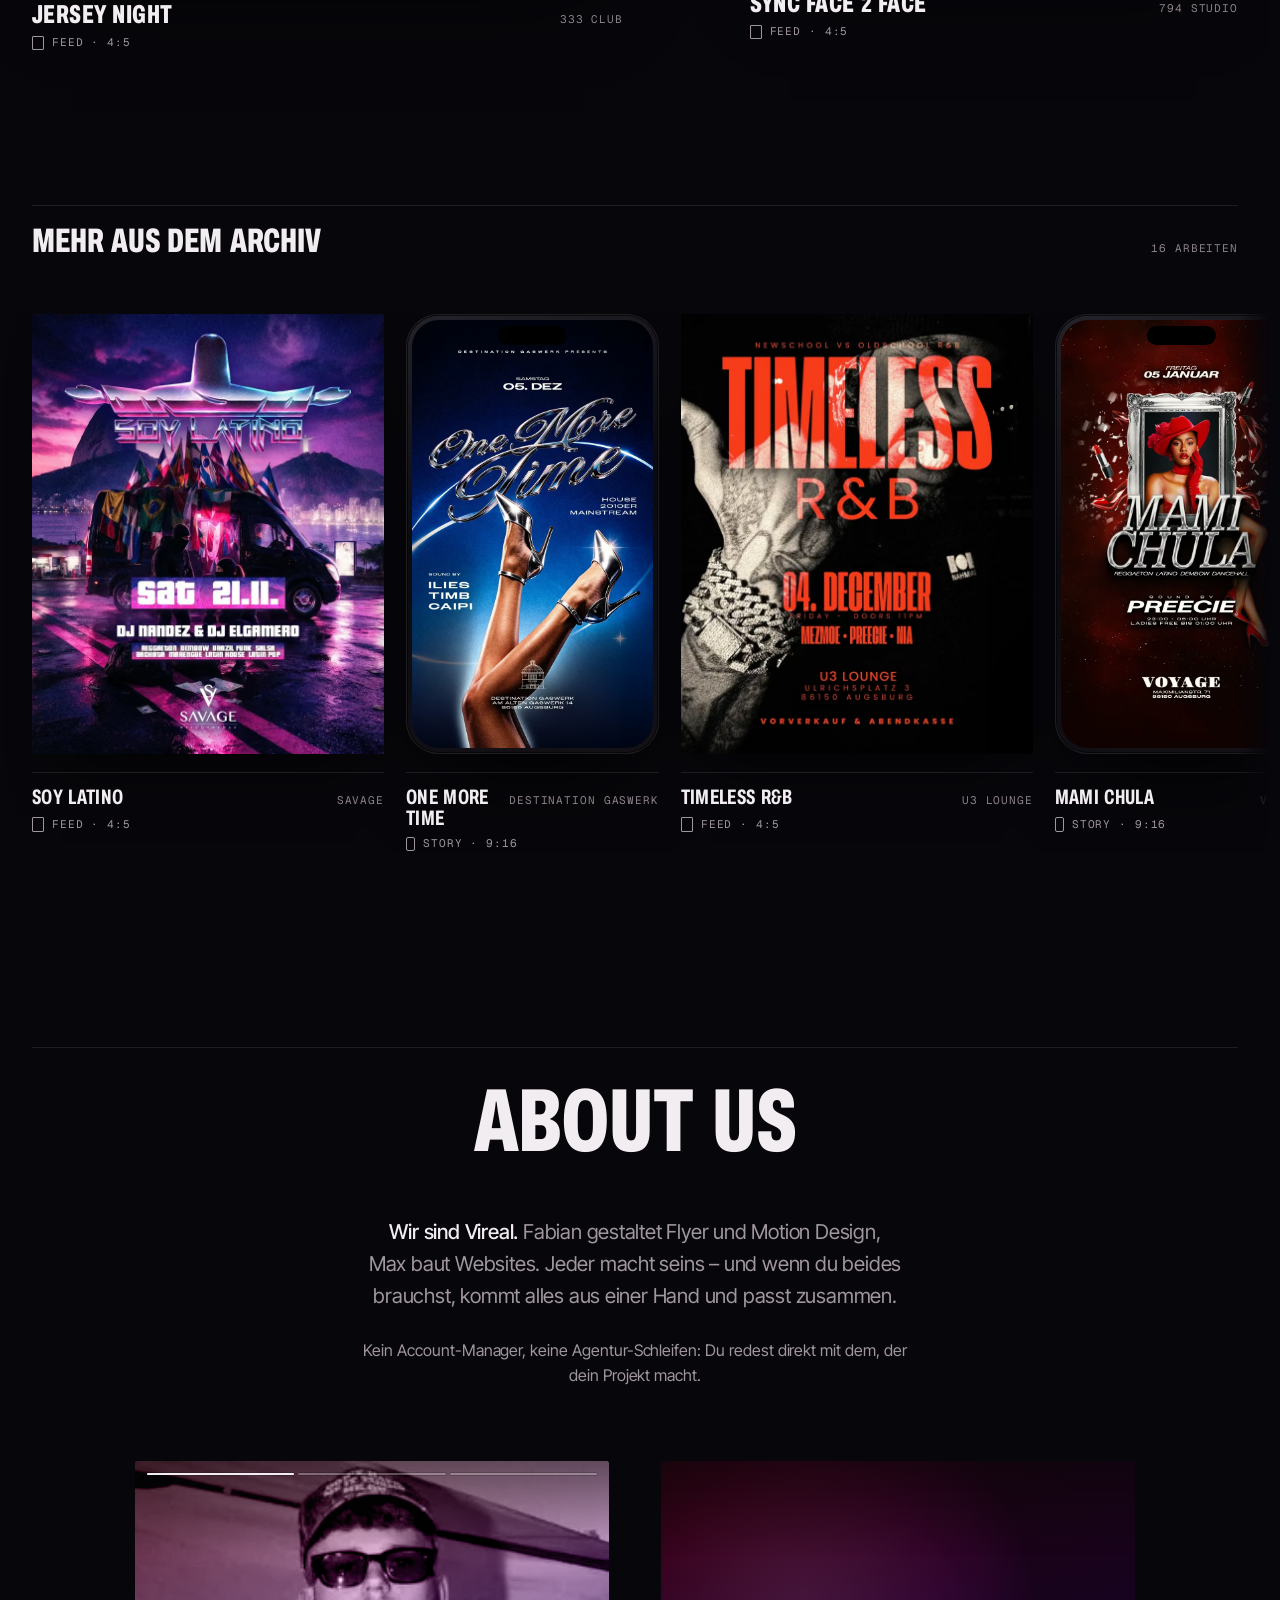
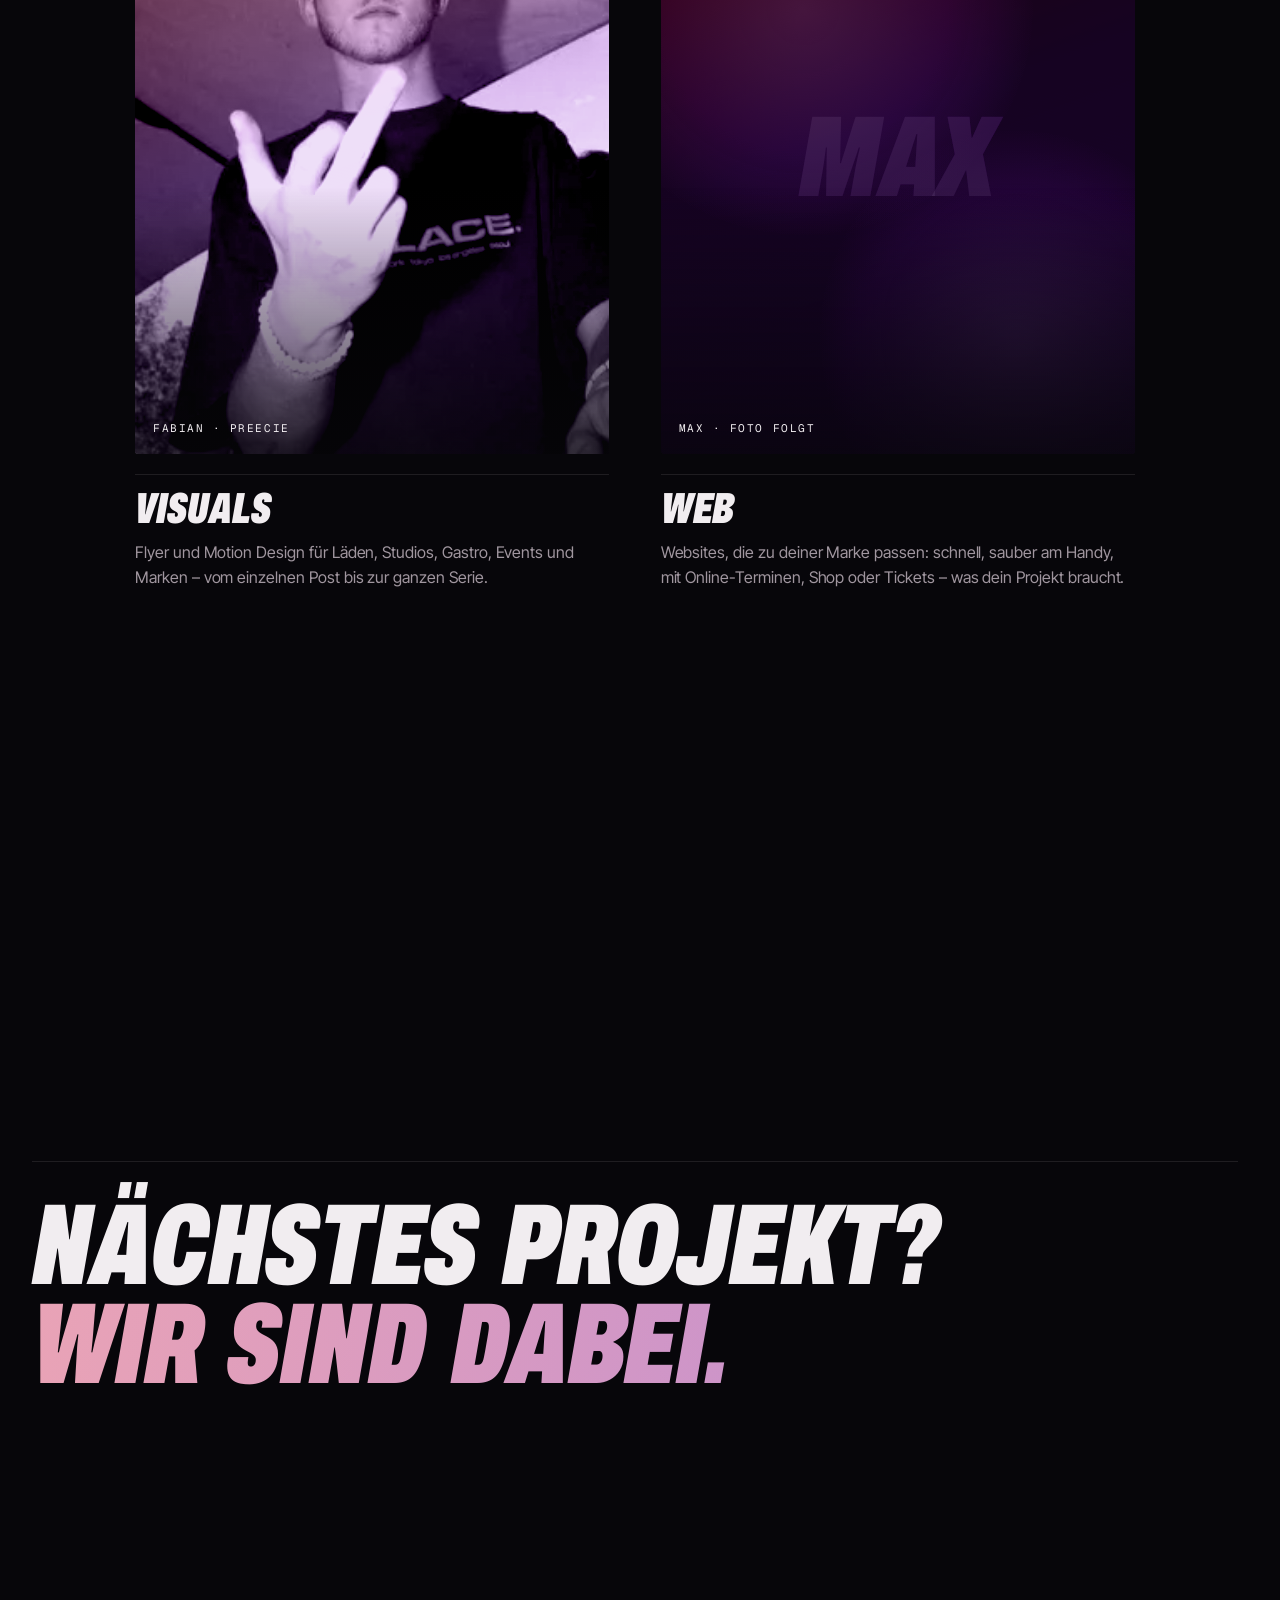
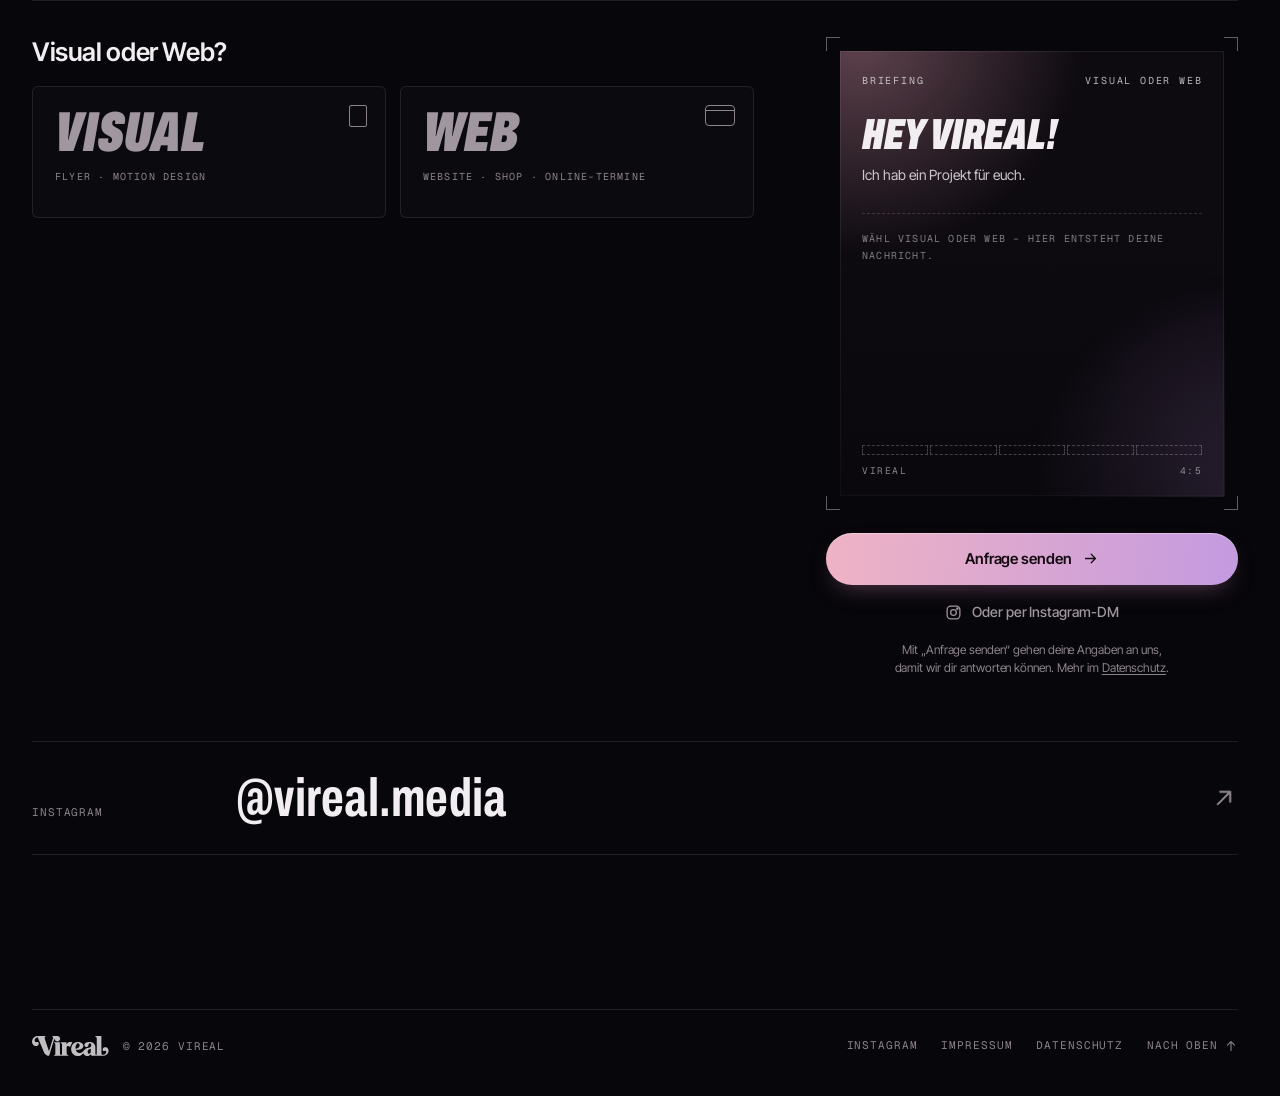
==== commit d5e7c664: "Anfrage: direkt senden an n8n (Name + E-Mail/Handy, Honeypot, DM als Zweitweg) + Datenschutz-Abschni" ====
--- a/index.html
+++ b/index.html
@@ -564,12 +564,32 @@
     transition: transform .3s var(--ease), box-shadow .3s ease, filter .3s ease; }
   .brief-send .ig { width: 17px; height: 17px; flex: none; }
   .brief-send:active { transform: scale(.98); }
+  /* Direkt senden (nur wenn data-endpoint gesetzt): Verlauf-Button = senden, DM wird ruhiger Zweitweg */
+  .brief-go, .brief-legal { display: none; }
+  .hp { position: absolute !important; left: -9999px; width: 1px; height: 1px; overflow: hidden; }
+  .brief-fields .f-reach { grid-column: span 2; }
+  .has-direct .brief-go { margin-top: 22px; width: 100%; display: flex; align-items: center; justify-content: center; gap: 10px; min-height: 52px; padding: 0 20px; border: 0; border-radius: 999px; cursor: pointer;
+    font: 600 15px/1 var(--sans); letter-spacing: -.005em; color: #140b12;
+    background: linear-gradient(95deg, #efb3c4 0%, #c49ae0 100%); box-shadow: 0 10px 26px -12px rgba(214,140,190,.5), inset 0 1px 0 rgba(255,255,255,.35);
+    transition: transform .3s var(--ease), box-shadow .3s ease, filter .3s ease, opacity .3s; }
+  .brief-go svg { width: 17px; height: 17px; flex: none; transition: transform .3s var(--ease); }
+  .brief-go[aria-busy="true"] { opacity: .6; cursor: progress; }
+  .brief-go.sent { background: var(--text); box-shadow: none; }
+  .has-direct .brief-hint { margin-top: 10px; min-height: 0; }
+  .has-direct .brief-hint:empty { display: none; }
+  .has-direct .brief-send { margin-top: 6px; min-height: 44px; background: none; box-shadow: none; color: var(--muted); font-weight: 500; font-size: 14px; }
+  .has-direct .brief-send:hover { color: var(--text); filter: none; box-shadow: none; }
+  .has-direct .brief-legal { display: block; margin: 6px auto 0; max-width: 40ch; text-align: center; font-size: 12px; line-height: 1.5; color: var(--faint); }
+  .brief-legal a { color: inherit; text-decoration: underline; text-underline-offset: 2px; }
+  .f-reach.need input { border-bottom-color: var(--accent); }
   .brief-hint { margin: 12px 0 0; min-height: 1.6em; text-align: center; transition: color .3s; }
   .brief-hint.done { color: var(--accent); }
   @media (hover: hover) {
     .chip[aria-pressed="false"]:hover { opacity: .7; }
     .pk-x:hover { color: var(--text); }
     .pk-add:not(:disabled):hover { opacity: .88; }
+    .has-direct .brief-go:not([aria-busy="true"]):not(.sent):hover { transform: translateY(-1px); filter: brightness(1.04); box-shadow: 0 14px 30px -12px rgba(214,140,190,.65), inset 0 1px 0 rgba(255,255,255,.4); }
+    .brief-go:hover svg { transform: translateX(3px); }
     .brief-send:hover { transform: translateY(-1px); filter: brightness(1.04); box-shadow: 0 14px 30px -12px rgba(214,140,190,.65), inset 0 1px 0 rgba(255,255,255,.4); }
   }
   @media (max-width: 960px) {
@@ -590,6 +610,7 @@
     .poster { padding: 18px 18px 14px; min-height: calc((100cqw - 20px) * 1.25); }
     .ps-hello { font-size: 36px; }
     .brief-fields { grid-template-columns: minmax(0, 1fr); gap: 10px; }
+    .brief-fields .f-reach { grid-column: auto; }
   }
 
   html:has(dialog[open]) { overscroll-behavior: none; }
@@ -1786,7 +1807,7 @@
         <p class="contact-note reveal"><strong>Schnelle Antwort, keine Funkstille.</strong> Du redest direkt mit dem, der dein Projekt macht, und bekommst Zwischenstände. Je genauer du unten klickst, desto besser sitzt der erste Entwurf. Logos, Fotos oder Line-up schickst du einfach in der DM hinterher.</p>
 
         <!-- Anfrage-Baukasten: alles bleibt im Browser, nichts wird gesendet oder gespeichert. Ergebnis = Text für die Instagram-DM. -->
-        <div class="brief reveal" id="brief">
+        <div class="brief reveal" id="brief" data-endpoint="https://n8n.m2f-solutions.de/webhook/vireal-briefing">
           <div class="brief-opts">
             <fieldset class="brief-q brief-mode">
               <legend><span class="q-t">Visual oder Web?</span></legend>
@@ -1907,7 +1928,10 @@
               <legend><span class="q-t">Eckdaten</span></legend>
               <label><span class="mono" data-v="Projekt" data-w="Firma / Projekt">Projekt</span><input type="text" data-key="event" maxlength="60" enterkeyhint="next" autocomplete="off" placeholder="z. B. Neueröffnung, Aktion, Event" data-pv="z. B. Neueröffnung, Aktion, Event" data-pw="z. B. Studio Lea"></label>
               <label><span class="mono" data-v="Datum &amp; Ort" data-w="Branche &amp; Ort">Datum &amp; Ort</span><input type="text" data-key="wann" maxlength="60" enterkeyhint="next" autocomplete="off" placeholder="21.11., Augsburg" data-pv="21.11., Augsburg" data-pw="Kosmetik, Augsburg"></label>
-              <label><span class="mono" data-v="Bis wann" data-w="Online bis">Bis wann</span><input type="text" data-key="deadline" maxlength="40" enterkeyhint="done" autocomplete="off" placeholder="nächsten Freitag" data-pv="nächsten Freitag" data-pw="Ende Januar"></label>
+              <label><span class="mono" data-v="Bis wann" data-w="Online bis">Bis wann</span><input type="text" data-key="deadline" maxlength="40" enterkeyhint="next" autocomplete="off" placeholder="nächsten Freitag" data-pv="nächsten Freitag" data-pw="Ende Januar"></label>
+              <label class="f-who"><span class="mono">Dein Name</span><input type="text" data-key="name" maxlength="60" enterkeyhint="next" autocomplete="name" placeholder="Vor- und Nachname"></label>
+              <label class="f-reach"><span class="mono">E-Mail oder Handy</span><input type="text" data-key="kontakt" maxlength="80" enterkeyhint="done" autocomplete="email" inputmode="email" placeholder="Damit wir dir antworten können"></label>
+              <label class="hp" aria-hidden="true">Website <input type="text" name="website" tabindex="-1" autocomplete="off"></label>
             </fieldset>
             </div>
           </div>
@@ -1928,8 +1952,10 @@
                 <div class="ps-foot mono" aria-hidden="true"><span>Vireal</span><span>4:5</span></div>
               </div>
             </div>
+            <button type="button" class="brief-go"><span class="go-l">Anfrage senden</span><svg viewBox="0 0 24 24" aria-hidden="true"><path d="M5 12h14M13 6l6 6-6 6" fill="none" stroke="currentColor" stroke-width="1.8" stroke-linecap="round" stroke-linejoin="round"/></svg></button>
             <a class="brief-send" href="https://ig.me/m/vireal.media" target="_blank" rel="noopener"><svg class="ig" viewBox="0 0 24 24" fill="none" stroke="currentColor" stroke-width="1.8" aria-hidden="true"><rect x="3" y="3" width="18" height="18" rx="5"/><circle cx="12" cy="12" r="4"/><circle cx="17.5" cy="6.5" r=".9" fill="currentColor"/></svg><span>Kopieren &amp; in die DM</span><span class="sr-only"> (öffnet Instagram in neuem Tab)</span></a>
             <p class="brief-hint mono" id="brief-hint" aria-live="polite">Text wird kopiert – in Instagram einfach einfügen</p>
+            <p class="brief-legal">Mit „Anfrage senden“ gehen deine Angaben an uns, damit wir dir antworten können. Mehr im <a href="datenschutz.html#h-anfrage">Datenschutz</a>.</p>
           </div>
         </div>
         <div class="contact-rows reveal">
@@ -2591,7 +2617,7 @@
     var idea = b.querySelector('textarea[data-key="idee"]');
     if (idea) idea.addEventListener('input', function () { idea.style.height = 'auto'; idea.style.height = idea.scrollHeight + 2 + 'px'; });
     /* Tastatur: Enter = weiter zum nächsten Feld, im letzten Feld Tastatur zu. Tippen neben die Felder schließt sie ebenfalls (iOS hat bei Textfeldern sonst keinen Ausweg). */
-    var fields = [].slice.call(b.querySelectorAll('.web-site input, .brief-insp input, .brief-fields input'));
+    var fields = [].slice.call(b.querySelectorAll('.web-site input, .brief-insp input, .brief-fields input:not([name="website"])'));
     fields.forEach(function (f, k) {
       f.addEventListener('keydown', function (e) {
         if (e.key !== 'Enter' || e.isComposing) return; e.preventDefault();
@@ -2611,6 +2637,40 @@
         hint.textContent = 'Text auf dem Plakat markiert – bitte kopieren'; hint.classList.add('done'); };
       if (navigator.clipboard && navigator.clipboard.writeText) navigator.clipboard.writeText(msg).then(ok, fail); else fail();
     });
+    /* Direkt senden an unseren Server (n8n). Gesendet wird nur beim Klick, nichts wird im Browser gespeichert.
+       Ohne data-endpoint bleibt nur der DM-Weg. Schlägt das Senden fehl, springt der DM-Weg ein. */
+    var EP = b.getAttribute('data-endpoint'), go = b.querySelector('.brief-go'), t0 = Date.now();
+    if (EP && go && window.fetch) {
+      b.classList.add('has-direct');
+      send.querySelector('span').textContent = 'Oder per Instagram-DM'; hint.textContent = hintText = '';
+      go.parentNode.insertBefore(hint, send);
+      var goL = go.querySelector('.go-l'), reach = b.querySelector('[data-key="kontakt"]'), hp = b.querySelector('input[name="website"]');
+      var say = function (m) { hint.textContent = m; hint.classList.add('done'); clearTimeout(tHint); };
+      /* Woher kam die Anfrage? Nur aus Adresse/Referrer berechnet, ohne Speicherung (§ 25 TDDDG) */
+      var quelle = function () { try { var q = new URLSearchParams(location.search), u = q.get('utm_source'); if (u) return u + (q.get('utm_campaign') ? ' / ' + q.get('utm_campaign') : '');
+        var r = document.referrer && new URL(document.referrer).hostname; return r && r !== location.hostname ? r : 'direkt'; } catch (e) { return 'direkt'; } };
+      reach.addEventListener('input', function () { reach.closest('label').classList.remove('need'); });
+      go.addEventListener('click', function () {
+        if (go.getAttribute('aria-busy') === 'true' || go.classList.contains('sent')) return;
+        if (!mode) { say('Erst oben wählen: Visual oder Web'); b.querySelector('.mode').focus(); return; }
+        var k = val('kontakt');
+        if (!/@.+\./.test(k) && k.replace(/\D/g, '').length < 6) { reach.closest('label').classList.add('need'); say('Wie erreichen wir dich? E-Mail oder Handynummer'); reach.focus(); return; }
+        var felder = {};
+        ['was', 'format', 'vibe', 'ziel', 'zielgruppe', 'umfang', 'funktionen', 'look', 'material', 'service', 'budget', 'pflege'].forEach(function (key) { var v = picked(key); if (v.length) felder[key] = v; });
+        ['usp', 'site', 'refs', 'konk', 'insp', 'idee', 'event', 'wann', 'deadline'].forEach(function (key) { var v = val(key); if (v) felder[key] = v; });
+        if (chosen.length) felder.farben = chosen.map(function (c) { return c.name + ' ' + c.hex; });
+        var body = { kunde: 'vireal', art: mode, name: val('name'), kontakt: k, felder: felder, nachricht: text(), quelle: quelle(), seite: location.href.split('#')[0],
+          website: hp ? hp.value : '', dauer: Date.now() - t0 };
+        go.setAttribute('aria-busy', 'true'); goL.textContent = 'Wird gesendet …';
+        var ctl = window.AbortController ? new AbortController() : null, tm = setTimeout(function () { if (ctl) ctl.abort(); }, 15000);
+        fetch(EP, { method: 'POST', headers: { 'Content-Type': 'application/json' }, body: JSON.stringify(body), signal: ctl ? ctl.signal : undefined })
+          .then(function (r) { if (!r.ok) throw new Error(r.status); })
+          .then(function () { clearTimeout(tm); go.removeAttribute('aria-busy'); go.classList.add('sent'); goL.textContent = 'Angekommen – danke!'; go.querySelector('path').setAttribute('d', 'M5 12.5l4.5 4.5L19 7.5');
+            say(/@/.test(k) ? 'Bestätigung kommt per Mail. Antwort innerhalb von 24 Stunden.' : 'Wir melden uns innerhalb von 24 Stunden.'); })
+          .catch(function () { clearTimeout(tm); go.removeAttribute('aria-busy'); goL.textContent = 'Nochmal senden';
+            say('Hat nicht geklappt – schick es uns einfach per Instagram-DM'); });
+      });
+    }
     update();
   })();
 
